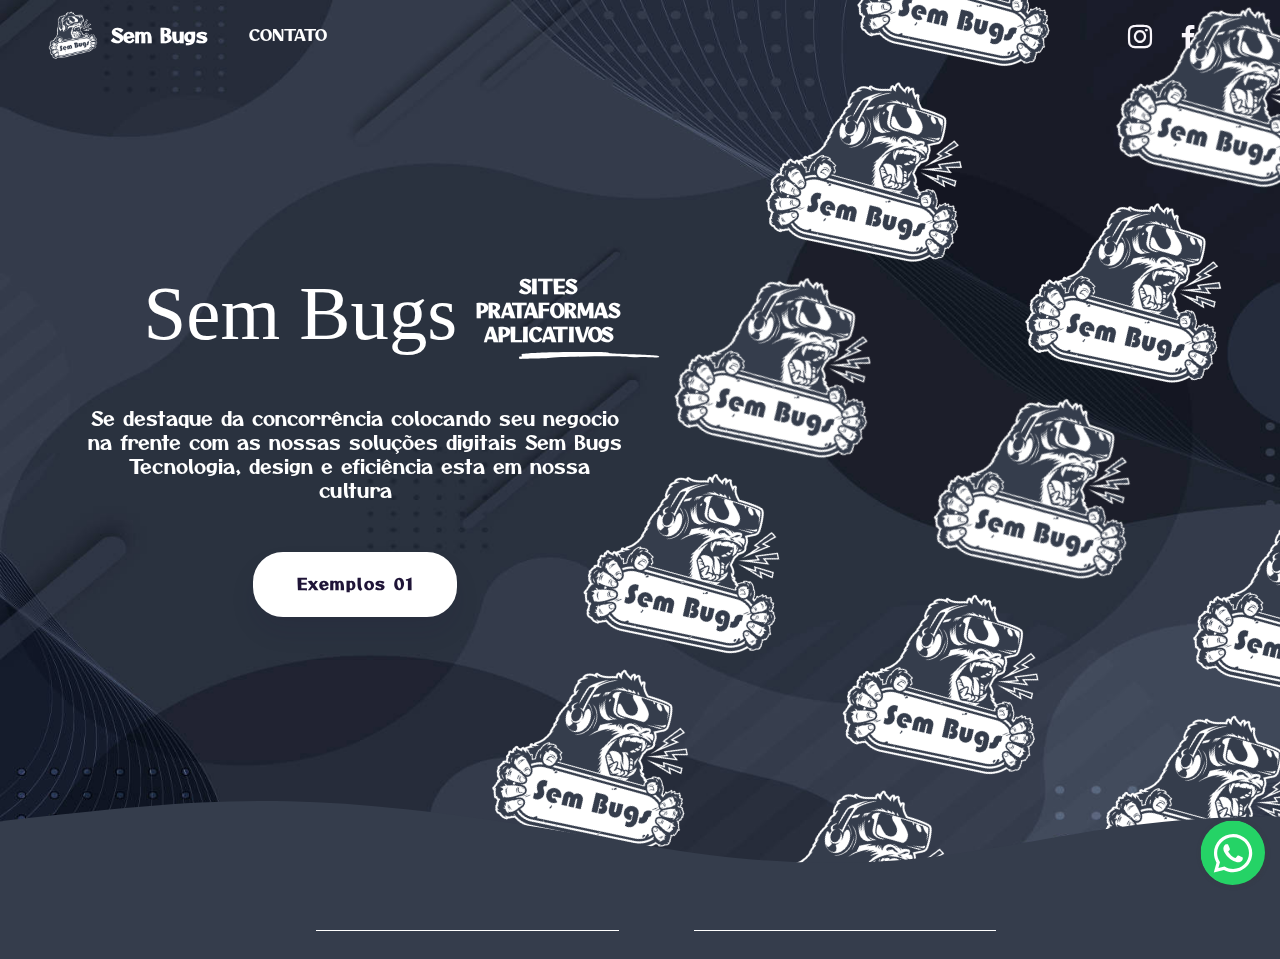
==== index.html @ 46cfd63a "Add files via upload" ====
<!DOCTYPE html>
<html  >
<head>
  
  <meta charset="UTF-8">
  <meta http-equiv="X-UA-Compatible" content="IE=edge">
  
  <meta name="twitter:card" content="summary_large_image"/>
  <meta name="twitter:image:src" content="assets/images/index-meta.png">
  <meta property="og:image" content="assets/images/index-meta.png">
  <meta name="twitter:title" content="Sem Bugs">
  <meta name="viewport" content="width=device-width, initial-scale=1, minimum-scale=1">
  <link rel="shortcut icon" href="assets/images/logo-sem-bungs-2.0-307x307.png" type="image/x-icon">
  <meta name="description" content=" Se destaque da concorrência colocando seu negocio
na frente com as nossas soluções digitais Sem Bugs.Tecnologia, design e eficiência esta em nossa cultura">
  
  
  <title>Sem Bugs</title>
  <link rel="stylesheet" href="assets/bootstrap/css/bootstrap.min.css">
  <link rel="stylesheet" href="assets/bootstrap/css/bootstrap-grid.min.css">
  <link rel="stylesheet" href="assets/bootstrap/css/bootstrap-reboot.min.css">
  <link rel="stylesheet" href="assets/animatecss/animate.css">
  <link rel="stylesheet" href="assets/chatbutton/floating-wpp.css">
  <link rel="stylesheet" href="assets/dropdown/css/style.css">
  <link rel="stylesheet" href="assets/socicon/css/styles.css">
  <link rel="stylesheet" href="assets/theme/css/style.css">
  <link href="assets/fonts/style.css" rel="stylesheet">
  <link rel="preload" href="https://fonts.googleapis.com/css?family=Otomanopee+One:400&display=swap" as="style" onload="this.onload=null;this.rel='stylesheet'">
  <noscript><link rel="stylesheet" href="https://fonts.googleapis.com/css?family=Otomanopee+One:400&display=swap"></noscript>
  <link rel="preload" as="style" href="assets/mobirise/css/mbr-additional.css"><link rel="stylesheet" href="assets/mobirise/css/mbr-additional.css" type="text/css">
  
  
  
  

</head>
<body>
  
  <section data-bs-version="5.1" class="menu menu3 cid-t0FpGBJ9zo" once="menu" id="menu3-f">
    

    <nav class="navbar navbar-dropdown navbar-fixed-top navbar-expand-lg">
        <div class="container-fluid">
            <div class="navbar-brand">
                <span class="navbar-logo">
                    <a href="index.html">
                        <img src="[data-uri]" alt="Sem Bugs" style="height: 4.1rem;" loading="lazy" class="lazyload" data-src="assets/images/logo-sem-bungs-2.0-307x307.png">
                    </a>
                </span>
                <span class="navbar-caption-wrap"><a class="navbar-caption text-white display-7" href="index.html">Sem Bugs</a></span>
            </div>
            <button class="navbar-toggler" type="button" data-toggle="collapse" data-bs-toggle="collapse" data-target="#navbarSupportedContent" data-bs-target="#navbarSupportedContent" aria-controls="navbarNavAltMarkup" aria-expanded="false" aria-label="Toggle navigation">
                <div class="hamburger">
                    <span></span>
                    <span></span>
                    <span></span>
                    <span></span>
                </div>
            </button>
            <div class="collapse navbar-collapse" id="navbarSupportedContent">
                <ul class="navbar-nav nav-dropdown nav-right" data-app-modern-menu="true"><li class="nav-item"><a class="nav-link link text-white display-4" href="Contato.html">CONTATO</a>
                    </li></ul>
                <div class="icons-menu">
                    <a class="iconfont-wrapper" href="https://www.instagram.com/guilherme.chelsea/" target="_blank">
                        <span class="p-2 mbr-iconfont socicon-instagram socicon"></span>
                    </a>
                    <a class="iconfont-wrapper" href="https://www.facebook.com/guilherme.chelseafc" target="_blank">
                        <span class="p-2 mbr-iconfont socicon-facebook socicon"></span>
                    </a>
                    
                    
                </div>
                
            </div>
        </div>
    </nav>
</section>

<section data-bs-version="5.1" class="header1 cid-sQg5cWglN6 mbr-fullscreen" id="header1-1">

    

    

    <div class="right-images">
        <div class="animated-container">
            <div class="img img1"></div>
            <div class="img img1"></div>
            <div class="img img1 animated"></div>
            <div class="img img1"></div>
            <div class="img img1"></div>
            <div class="img img1"></div>
            <div class="img img2"></div>
            <div class="img img2"></div>
            <div class="img img2 animated"></div>
            <div class="img img2"></div>
            <div class="img img2 animated"></div>
            <div class="img img2"></div>
            <div class="img img1"></div>
            <div class="img img1"></div>
            <div class="img img1"></div>
            <div class="img img1"></div>
            <div class="img img1 animated"></div>
            <div class="img img1"></div>
            <div class="img img2"></div>
            <div class="img img2"></div>
            <div class="img img2"></div>
            <div class="img img2"></div>
            <div class="img img2"></div>
            <div class="img img2 animated"></div>
            <div class="img img2"></div>
            <div class="img img1"></div>
            <div class="img img1"></div>
            <div class="img img1"></div>
        </div>
    </div>

    <div class="container">
        <div class="row">
            <div class="col-12 col-lg-6">
                <div class="content">
                    
                    <div class="title-wrap">
                        <h1 class="mbr-section-title mbr-fonts-style display-1">&nbsp; &nbsp;Sem Bugs&nbsp;<br></h1>
                        <h5 class="mbr-title-addition mbr-fonts-style display-7">
                            <span>
                                <strong>SITES<br>PRATAFORMAS<br>APLICATIVOS</strong><svg xmlns="http://www.w3.org/2000/svg" viewBox="0 0 185 9" fill="none">
                                    <path fill-rule="evenodd" clip-rule="evenodd" d="M32.6705 0.652891C25.9796 0.934397 16.5394 1.41835 11.6934 1.72793C3.08364 2.27765 2.89534 2.33084 3.51524 4.05534C4.03147 5.4939 3.74056 5.82048 1.94011 5.82048C0.253908 5.82048 -0.189329 6.21429 0.0677272 7.48292C0.327957 8.75893 1.0219 9.10545 3.05085 8.97394C4.50538 8.8801 12.2975 8.65327 20.3667 8.47003C28.4359 8.2868 36.7664 7.95283 38.879 7.72822C55.4427 5.96234 130.697 4.67155 141.099 5.9749C147.056 6.72041 151.714 6.82755 159.876 6.4064C161.767 6.30887 168.194 6.49654 174.157 6.82311C183.505 7.33514 185 7.26274 185 6.29926C185 5.68453 184.167 5.00478 183.149 4.78903C180.08 4.13957 155.962 2.92489 137.532 2.49117C124.76 2.1912 119.631 1.79886 117.992 0.996461C116.131 0.0861856 110.002 -0.0719309 80.302 0.0248598C60.7954 0.0884018 39.3613 0.370647 32.6705 0.652891Z">
                                    </path>
                                </svg></span></h5>
                    </div>
                    <p class="mbr-text mbr-fonts-style display-7">
                        Se destaque da concorrência colocando seu negocio <br>na frente com as nossas soluções digitais Sem Bugs<br>&nbsp;Tecnologia, design e eficiência esta em nossa cultura</p>
                    <div class="mbr-section-btn justify-content-center"><a class="btn btn-size btn-white display-4" href="Servicos.html">Exemplos 01<strong></strong></a></div>
                </div>
            </div>
        </div>
    </div>
    <div class="bottom-images">
        <div class="animated-container">
            <div class="img img1"></div>
            <div class="img img1 animated"></div>
            <div class="img img2"></div>
            <div class="img img2 animated"></div>
            <div class="img img1 animated"></div>
            <div class="img img1"></div>
            <div class="img img1"></div>
            <div class="img img2"></div>
            <div class="img img2"></div>
            <div class="img img2"></div>
            <div class="img img2 "></div>
            <div class="img img2"></div>
        </div>
    </div>
    <div class="wave-container">
        <div class="wave">
            <svg xmlns="http://www.w3.org/2000/svg" viewBox="0 0 12635 852" fill="none">
                <path d="M1488.94 101.957C980.637 -45.6519 284.521 40.4531 0 101.957V852H12635V70.4548C12393.6 115.791 11719.3 179.261 10953.5 70.4548C9996.13 -65.553 9903.74 248.965 9066.53 101.957C8229.31 -45.0517 8108.18 -11.7656 7371.48 70.4548C6717 143.5 6255 11.9509 5994.13 11.9514C5548.5 11.9514 4791.5 206 4355.23 101.957C3933.12 1.28993 3260.26 -0.215927 2955.13 70.4548C2678.19 142.459 1997.24 249.565 1488.94 101.957Z">
                </path>
            </svg>
        </div>
    </div>
</section>

<section data-bs-version="5.1" class="footer1 cid-t6M9EksaP3 mbr-reveal" once="footers" id="footer01-5k">
    
    
    <div class="container">
        <div class="media-container-row align-center mbr-white">
            <div class="row-copirayt">
                <p class="mbr-text mb-0 mbr-fonts-style mbr-white align-left display-4">
                    © Copyright 2022 Sem Bugs. <br>Todos os direitos reservados</p>
            </div>
            <div class="line"></div>
            <div class="navbar-logo">
                <a href="index.html">
                    <img src="[data-uri]" alt="Sem Bugs" loading="lazy" class="lazyload" data-src="assets/images/logo-sem-bungs-2.0-307x307.png">
                </a>
            </div>
            <div class="line"></div>
            <div class="wrapper">
                <div class="row-links">
                    <ul class="foot-menu">
                        <li class="foot-menu-item mbr-fonts-style display-4">CNPJ: 46.117.828/0001-25</li>
                    </ul>
                </div>
                
            </div>
        </div>
    </div>
</section>


<script src="assets/bootstrap/js/bootstrap.bundle.min.js"></script>
  <script src="assets/smoothscroll/smooth-scroll.js"></script>
  <script src="assets/ytplayer/index.js"></script>
  <script src="assets/chatbutton/floating-wpp.js"></script>
  <script src="assets/chatbutton/script.js"></script>
  <script src="assets/dropdown/js/navbar-dropdown.js"></script>
  <script src="assets/theme/js/script.js"></script>
  
  
  
  <input name="animation" type="hidden">
  <div id="chatbutton-wa" data-phone="+5531983849858" data-showpopup="true" data-headertitle="👋 Fale com a gente no WhatsApp!" data-popupmessage="OI!👋

Digite uma mensagem aqui. Vai direto para o nosso telefone! 🔥

Equipe Sem Bugs" data-placeholder="Digite aqui..." data-position="left" data-headercolor="#39847a" data-backgroundcolor="#e5ddd5" data-autoopentimeout="5" data-size="65px"><div class="floating-wpp-button" style="width: 65px; height: 65px;"><div class="floating-wpp-button-image"><!--?xml version="1.0" encoding="UTF-8" standalone="no"?--><svg xmlns="http://www.w3.org/2000/svg" xmlns:xlink="http://www.w3.org/1999/xlink" style="isolation:isolate" viewBox="0 0 800 800" width="65" height="65"><defs><clipPath id="_clipPath_A3g8G5hPEGG2L0B6hFCxamU4cc8rfqzQ"><rect width="800" height="800"></rect></clipPath></defs><g clip-path="url(#_clipPath_A3g8G5hPEGG2L0B6hFCxamU4cc8rfqzQ)"><g><path d=" M 787.59 800 L 12.41 800 C 5.556 800 0 793.332 0 785.108 L 0 14.892 C 0 6.667 5.556 0 12.41 0 L 787.59 0 C 794.444 0 800 6.667 800 14.892 L 800 785.108 C 800 793.332 794.444 800 787.59 800 Z " fill="rgb(37,211,102)"></path></g><g><path d=" M 508.558 450.429 C 502.67 447.483 473.723 433.24 468.325 431.273 C 462.929 429.308 459.003 428.328 455.078 434.22 C 451.153 440.114 439.869 453.377 436.434 457.307 C 433 461.236 429.565 461.729 423.677 458.78 C 417.79 455.834 398.818 449.617 376.328 429.556 C 358.825 413.943 347.008 394.663 343.574 388.768 C 340.139 382.873 343.207 379.687 346.155 376.752 C 348.804 374.113 352.044 369.874 354.987 366.436 C 357.931 362.999 358.912 360.541 360.875 356.614 C 362.837 352.683 361.857 349.246 360.383 346.299 C 358.912 343.352 347.136 314.369 342.231 302.579 C 337.451 291.099 332.597 292.654 328.983 292.472 C 325.552 292.301 321.622 292.265 317.698 292.265 C 313.773 292.265 307.394 293.739 301.996 299.632 C 296.6 305.527 281.389 319.772 281.389 348.752 C 281.389 377.735 302.487 405.731 305.431 409.661 C 308.376 413.592 346.949 473.062 406.015 498.566 C 420.062 504.634 431.03 508.256 439.581 510.969 C 453.685 515.451 466.521 514.818 476.666 513.302 C 487.978 511.613 511.502 499.06 516.409 485.307 C 521.315 471.55 521.315 459.762 519.842 457.307 C 518.371 454.851 514.446 453.377 508.558 450.429 Z  M 401.126 597.117 L 401.047 597.117 C 365.902 597.104 331.431 587.661 301.36 569.817 L 294.208 565.572 L 220.08 585.017 L 239.866 512.743 L 235.21 505.332 C 215.604 474.149 205.248 438.108 205.264 401.1 C 205.307 293.113 293.17 205.257 401.204 205.257 C 453.518 205.275 502.693 225.674 539.673 262.696 C 576.651 299.716 597.004 348.925 596.983 401.258 C 596.939 509.254 509.078 597.117 401.126 597.117 Z  M 567.816 234.565 C 523.327 190.024 464.161 165.484 401.124 165.458 C 271.24 165.458 165.529 271.161 165.477 401.085 C 165.46 442.617 176.311 483.154 196.932 518.892 L 163.502 641 L 288.421 608.232 C 322.839 627.005 361.591 636.901 401.03 636.913 L 401.126 636.913 L 401.127 636.913 C 530.998 636.913 636.717 531.2 636.77 401.274 C 636.794 338.309 612.306 279.105 567.816 234.565" fill-rule="evenodd" fill="rgb(255,255,255)"></path></g></g></svg></div></div></div>
 <script>"use strict";if("loading"in HTMLImageElement.prototype){document.querySelectorAll('img[loading="lazy"],iframe[loading="lazy"]').forEach(e=>{e.src=e.dataset.src,e.style.paddingTop=100*e.getAttribute("data-aspectratio")+"%",e.style.height=0,e.onload=function(){e.removeAttribute("style")}})}else{const e=document.createElement("script");e.src="https://cdnjs.cloudflare.com/ajax/libs/lazysizes/5.1.2/lazysizes.min.js",document.body.appendChild(e)}</script>

</body>
</html>
---- assets/chatbutton/floating-wpp.css ----
.floating-wpp {
    position: fixed;
    bottom: 15px;
    left: 15px;
    font-size: 14px;
    transition: bottom 0.2s;
    z-index: 1021;
}

.floating-wpp .floating-wpp-button {
    position: relative;
    border-radius: 50%;
    box-shadow: 1px 1px 4px rgba(60, 60, 60, 0.4);
    transition: box-shadow 0.2s;
    cursor: pointer;
    overflow: hidden;
}

.floating-wpp .floating-wpp-button img,
.floating-wpp .floating-wpp-button svg {
    position: absolute;
    width: 100%;
    height: auto;
    object-fit: cover;
    top: 50%;
    left: 50%;
    transform: translate3d(-50%, -50%, 0);
    border-radius: 50%;
}

.floating-wpp:hover .floating-wpp-button {
    box-shadow: 1px 2px 8px rgba(60, 60, 60, 0.4);
}

.floating-wpp .floating-wpp-popup {
    /*border: 2px solid white;*/
    border-radius: 8px;
    background-color: #e5ddd5;
    position: absolute;
    overflow: hidden;
    padding: 0;
    box-shadow: 1px 2px 8px rgba(60, 60, 60, 0.25);
    width: 0px;
    height: 0px;
    bottom: 0;
    opacity: 0;
    transition: bottom 0.1s ease-out, opacity 0.2s ease-out;
    transform-origin: bottom;
}

.floating-wpp .floating-wpp-popup.active {
    padding: 0 15px 12px 15px;
    width: 280px;
    height: auto;
    bottom: 82px;
    opacity: 1;
}

.floating-wpp .floating-wpp-popup .floating-wpp-message {
    background-color: white;
    padding: 8px;
    border-radius: 7.5px 7.5px 7.5px 7.5px;
    box-shadow: 1px 1px 5px rgba(0, 0, 0, 0.15);
    opacity: 0;
    transition: opacity 0.2s;
    max-width: 100%;
}

.floating-wpp .floating-wpp-popup.active .floating-wpp-message {
    opacity: 1;
    transition-delay: 0.2s;
}

.floating-wpp .floating-wpp-popup .floating-wpp-head {
    text-align: left;
    color: white;
    margin: 0 -15px 15px -15px;
    padding: 15px 15px;
    display: flex;
    flex-direction: column;
    justify-content: space-between;
    cursor: pointer;
}

.floating-wpp-headName {
    margin: 0;
}

.floating-wpp .floating-wpp-popup .floating-wpp-head .close {
    position: absolute;
    top: 14px;
    right: 8px;
    color: #ffffff;
    text-shadow: none;
    opacity: 1;
    font-size: inherit;
}

.floating-wpp .floating-wpp-input-message {
    background-color: #e5ddd5;
    margin: 5px -15px -15px -15px;
    padding: 0 15px;
    display: flex;
    align-items: center;
}

.floating-wpp .floating-wpp-input-message textarea {
    border: 1px solid #ffffff;
    border-radius: 21px;
    box-shadow: none;
    padding: 8px 12px;
    margin: 10px 0 15px 0;
    width: 100%;
    max-width: 100%;
    font-family: inherit;
    font-size: inherit;
    resize: none;
    outline: none;
    color: #4a4a4a;
    box-shadow: 1px 2px 8px rgba(60, 60, 60, 0.25);
    visibility: visible !important;
    animation-delay: 0s;
    animation-duration: 0s;
}

.floating-wpp .floating-wpp-btn-send {
    margin: 10px 0 15px 12px;
    font-size: 0;
    cursor: pointer;
    box-shadow: 1px 2px 8px rgba(60, 60, 60, 0.25);
    border-radius: 50%;
}
---- assets/dropdown/css/style.css ----
.navbar-dropdown {
  left: 0;
  padding: 0;
  position: absolute;
  right: 0;
  top: 0;
  transition: all 0.45s ease;
  z-index: 1030;
  background: #282828; }
  .navbar-dropdown .navbar-logo {
    margin-right: 0.8rem;
    transition: margin 0.3s ease-in-out;
    vertical-align: middle; }
    .navbar-dropdown .navbar-logo img {
      height: 3.125rem;
      transition: all 0.3s ease-in-out; }
    .navbar-dropdown .navbar-logo.mbr-iconfont {
      font-size: 3.125rem;
      line-height: 3.125rem; }
  .navbar-dropdown .navbar-caption {
    font-weight: 700;
    white-space: normal;
    vertical-align: -4px;
    line-height: 3.125rem !important; }
    .navbar-dropdown .navbar-caption, .navbar-dropdown .navbar-caption:hover {
      color: inherit;
      text-decoration: none; }
  .navbar-dropdown .mbr-iconfont + .navbar-caption {
    vertical-align: -1px; }
  .navbar-dropdown.navbar-fixed-top {
    position: fixed; }
  .navbar-dropdown .navbar-brand span {
    vertical-align: -4px; }
  .navbar-dropdown.bg-color.transparent {
    background: none; }
  .navbar-dropdown.navbar-short .navbar-brand {
    padding: 0.625rem 0; }
    .navbar-dropdown.navbar-short .navbar-brand span {
      vertical-align: -1px; }
  .navbar-dropdown.navbar-short .navbar-caption {
    line-height: 2.375rem !important;
    vertical-align: -2px; }
  .navbar-dropdown.navbar-short .navbar-logo {
    margin-right: 0.5rem; }
    .navbar-dropdown.navbar-short .navbar-logo img {
      height: 2.375rem; }
    .navbar-dropdown.navbar-short .navbar-logo.mbr-iconfont {
      font-size: 2.375rem;
      line-height: 2.375rem; }
  .navbar-dropdown.navbar-short .mbr-table-cell {
    height: 3.625rem; }
  .navbar-dropdown .navbar-close {
    left: 0.6875rem;
    position: fixed;
    top: 0.75rem;
    z-index: 1000; }
  .navbar-dropdown .hamburger-icon {
    content: "";
    display: inline-block;
    vertical-align: middle;
    width: 16px;
    -webkit-box-shadow: 0 -6px 0 1px #282828,0 0 0 1px #282828,0 6px 0 1px #282828;
    -moz-box-shadow: 0 -6px 0 1px #282828,0 0 0 1px #282828,0 6px 0 1px #282828;
    box-shadow: 0 -6px 0 1px #282828,0 0 0 1px #282828,0 6px 0 1px #282828; }

.dropdown-menu .dropdown-toggle[data-toggle="dropdown-submenu"]::after {
  border-bottom: 0.35em solid transparent;
  border-left: 0.35em solid;
  border-right: 0;
  border-top: 0.35em solid transparent;
  margin-left: 0.3rem; }

.dropdown-menu .dropdown-item:focus {
  outline: 0; }

.nav-dropdown {
  font-size: 0.75rem;
  font-weight: 500;
  height: auto !important; }
  .nav-dropdown .nav-btn {
    padding-left: 1rem; }
  .nav-dropdown .link {
    margin: .667em 1.667em;
    font-weight: 500;
    padding: 0;
    transition: color .2s ease-in-out; }
    .nav-dropdown .link.dropdown-toggle {
      margin-right: 2.583em; }
      .nav-dropdown .link.dropdown-toggle::after {
        margin-left: .25rem;
        border-top: 0.35em solid;
        border-right: 0.35em solid transparent;
        border-left: 0.35em solid transparent;
        border-bottom: 0; }
      .nav-dropdown .link.dropdown-toggle[aria-expanded="true"] {
        margin: 0;
        padding: 0.667em 3.263em  0.667em 1.667em; }
  .nav-dropdown .link::after,
  .nav-dropdown .dropdown-item::after {
    color: inherit; }
  .nav-dropdown .btn {
    font-size: 0.75rem;
    font-weight: 700;
    letter-spacing: 0;
    margin-bottom: 0;
    padding-left: 1.25rem;
    padding-right: 1.25rem; }
  .nav-dropdown .dropdown-menu {
    border-radius: 0;
    border: 0;
    left: 0;
    margin: 0;
    padding-bottom: 1.25rem;
    padding-top: 1.25rem;
    position: relative; }
  .nav-dropdown .dropdown-submenu {
    margin-left: 0.125rem;
    top: 0; }
  .nav-dropdown .dropdown-item {
    font-weight: 500;
    line-height: 2;
    padding: 0.3846em 4.615em 0.3846em 1.5385em;
    position: relative;
    transition: color .2s ease-in-out, background-color .2s ease-in-out; }
    .nav-dropdown .dropdown-item::after {
      margin-top: -0.3077em;
      position: absolute;
      right: 1.1538em;
      top: 50%; }
    .nav-dropdown .dropdown-item:focus, .nav-dropdown .dropdown-item:hover {
      background: none; }

@media (max-width: 767px) {
  .nav-dropdown.navbar-toggleable-sm {
    bottom: 0;
    display: none;
    left: 0;
    overflow-x: hidden;
    position: fixed;
    top: 0;
    transform: translateX(-100%);
    -ms-transform: translateX(-100%);
    -webkit-transform: translateX(-100%);
    width: 18.75rem;
    z-index: 999; } }
.nav-dropdown.navbar-toggleable-xl {
  bottom: 0;
  display: none;
  left: 0;
  overflow-x: hidden;
  position: fixed;
  top: 0;
  transform: translateX(-100%);
  -ms-transform: translateX(-100%);
  -webkit-transform: translateX(-100%);
  width: 18.75rem;
  z-index: 999; }

.nav-dropdown-sm {
  display: block !important;
  overflow-x: hidden;
  overflow: auto;
  padding-top: 3.875rem; }
  .nav-dropdown-sm::after {
    content: "";
    display: block;
    height: 3rem;
    width: 100%; }
  .nav-dropdown-sm.collapse.in ~ .navbar-close {
    display: block !important; }
  .nav-dropdown-sm.collapsing, .nav-dropdown-sm.collapse.in {
    transform: translateX(0);
    -ms-transform: translateX(0);
    -webkit-transform: translateX(0);
    transition: all 0.25s ease-out;
    -webkit-transition: all 0.25s ease-out;
    background: #282828; }
  .nav-dropdown-sm.collapsing[aria-expanded="false"] {
    transform: translateX(-100%);
    -ms-transform: translateX(-100%);
    -webkit-transform: translateX(-100%); }
  .nav-dropdown-sm .nav-item {
    display: block;
    margin-left: 0 !important;
    padding-left: 0; }
  .nav-dropdown-sm .link,
  .nav-dropdown-sm .dropdown-item {
    border-top: 1px dotted rgba(255, 255, 255, 0.1);
    font-size: 0.8125rem;
    line-height: 1.6;
    margin: 0 !important;
    padding: 0.875rem 2.4rem 0.875rem 1.5625rem !important;
    position: relative;
    white-space: normal; }
    .nav-dropdown-sm .link:focus, .nav-dropdown-sm .link:hover,
    .nav-dropdown-sm .dropdown-item:focus,
    .nav-dropdown-sm .dropdown-item:hover {
      background: rgba(0, 0, 0, 0.2) !important;
      color: #c0a375; }
  .nav-dropdown-sm .nav-btn {
    position: relative;
    padding: 1.5625rem 1.5625rem 0 1.5625rem; }
    .nav-dropdown-sm .nav-btn::before {
      border-top: 1px dotted rgba(255, 255, 255, 0.1);
      content: "";
      left: 0;
      position: absolute;
      top: 0;
      width: 100%; }
    .nav-dropdown-sm .nav-btn + .nav-btn {
      padding-top: 0.625rem; }
      .nav-dropdown-sm .nav-btn + .nav-btn::before {
        display: none; }
  .nav-dropdown-sm .btn {
    padding: 0.625rem 0; }
  .nav-dropdown-sm .dropdown-toggle[data-toggle="dropdown-submenu"]::after {
    margin-left: .25rem;
    border-top: 0.35em solid;
    border-right: 0.35em solid transparent;
    border-left: 0.35em solid transparent;
    border-bottom: 0; }
  .nav-dropdown-sm .dropdown-toggle[data-toggle="dropdown-submenu"][aria-expanded="true"]::after {
    border-top: 0;
    border-right: 0.35em solid transparent;
    border-left: 0.35em solid transparent;
    border-bottom: 0.35em solid; }
  .nav-dropdown-sm .dropdown-menu {
    margin: 0;
    padding: 0;
    position: relative;
    top: 0;
    left: 0;
    width: 100%;
    border: 0;
    float: none;
    border-radius: 0;
    background: none; }
  .nav-dropdown-sm .dropdown-submenu {
    left: 100%;
    margin-left: 0.125rem;
    margin-top: -1.25rem;
    top: 0; }

.navbar-toggleable-sm .nav-dropdown .dropdown-menu {
  position: absolute; }

.navbar-toggleable-sm .nav-dropdown .dropdown-submenu {
  left: 100%;
  margin-left: 0.125rem;
  margin-top: -1.25rem;
  top: 0; }

.navbar-toggleable-sm.opened .nav-dropdown .dropdown-menu {
  position: relative; }

.navbar-toggleable-sm.opened .nav-dropdown .dropdown-submenu {
  left: 0;
  margin-left: 00rem;
  margin-top: 0rem;
  top: 0; }

.is-builder .nav-dropdown.collapsing {
  transition: none !important; }
---- assets/socicon/css/styles.css ----
@charset "UTF-8";

@font-face {
  font-family: 'Socicon';
  src:  url('../fonts/socicon.eot');
  src:  url('../fonts/socicon.eot?#iefix') format('embedded-opentype'),
    url('../fonts/socicon.woff2') format('woff2'),
    url('../fonts/socicon.ttf') format('truetype'),
    url('../fonts/socicon.woff') format('woff'),
    url('../fonts/socicon.svg#socicon') format('svg');
  font-weight: normal;
  font-style: normal;
  font-display: swap;
}

[data-icon]:before {
  font-family: "socicon" !important;
  content: attr(data-icon);
  font-style: normal !important;
  font-weight: normal !important;
  font-variant: normal !important;
  text-transform: none !important;
  speak: none;
  line-height: 1;
  -webkit-font-smoothing: antialiased;
  -moz-osx-font-smoothing: grayscale;
}

[class^="socicon-"], [class*=" socicon-"] {
  /* use !important to prevent issues with browser extensions that change fonts */
  font-family: 'Socicon' !important;
  speak: none;
  font-style: normal;
  font-weight: normal;
  font-variant: normal;
  text-transform: none;
  line-height: 1;

  /* Better Font Rendering =========== */
  -webkit-font-smoothing: antialiased;
  -moz-osx-font-smoothing: grayscale;
}

.socicon-eitaa:before {
  content: "\e97c";
}
.socicon-soroush:before {
  content: "\e97d";
}
.socicon-bale:before {
  content: "\e97e";
}
.socicon-zazzle:before {
  content: "\e97b";
}
.socicon-society6:before {
  content: "\e97a";
}
.socicon-redbubble:before {
  content: "\e979";
}
.socicon-avvo:before {
  content: "\e978";
}
.socicon-stitcher:before {
  content: "\e977";
}
.socicon-googlehangouts:before {
  content: "\e974";
}
.socicon-dlive:before {
  content: "\e975";
}
.socicon-vsco:before {
  content: "\e976";
}
.socicon-flipboard:before {
  content: "\e973";
}
.socicon-ubuntu:before {
  content: "\e958";
}
.socicon-artstation:before {
  content: "\e959";
}
.socicon-invision:before {
  content: "\e95a";
}
.socicon-torial:before {
  content: "\e95b";
}
.socicon-collectorz:before {
  content: "\e95c";
}
.socicon-seenthis:before {
  content: "\e95d";
}
.socicon-googleplaymusic:before {
  content: "\e95e";
}
.socicon-debian:before {
  content: "\e95f";
}
.socicon-filmfreeway:before {
  content: "\e960";
}
.socicon-gnome:before {
  content: "\e961";
}
.socicon-itchio:before {
  content: "\e962";
}
.socicon-jamendo:before {
  content: "\e963";
}
.socicon-mix:before {
  content: "\e964";
}
.socicon-sharepoint:before {
  content: "\e965";
}
.socicon-tinder:before {
  content: "\e966";
}
.socicon-windguru:before {
  content: "\e967";
}
.socicon-cdbaby:before {
  content: "\e968";
}
.socicon-elementaryos:before {
  content: "\e969";
}
.socicon-stage32:before {
  content: "\e96a";
}
.socicon-tiktok:before {
  content: "\e96b";
}
.socicon-gitter:before {
  content: "\e96c";
}
.socicon-letterboxd:before {
  content: "\e96d";
}
.socicon-threema:before {
  content: "\e96e";
}
.socicon-splice:before {
  content: "\e96f";
}
.socicon-metapop:before {
  content: "\e970";
}
.socicon-naver:before {
  content: "\e971";
}
.socicon-remote:before {
  content: "\e972";
}
.socicon-internet:before {
  content: "\e957";
}
.socicon-moddb:before {
  content: "\e94b";
}
.socicon-indiedb:before {
  content: "\e94c";
}
.socicon-traxsource:before {
  content: "\e94d";
}
.socicon-gamefor:before {
  content: "\e94e";
}
.socicon-pixiv:before {
  content: "\e94f";
}
.socicon-myanimelist:before {
  content: "\e950";
}
.socicon-blackberry:before {
  content: "\e951";
}
.socicon-wickr:before {
  content: "\e952";
}
.socicon-spip:before {
  content: "\e953";
}
.socicon-napster:before {
  content: "\e954";
}
.socicon-beatport:before {
  content: "\e955";
}
.socicon-hackerone:before {
  content: "\e956";
}
.socicon-hackernews:before {
  content: "\e946";
}
.socicon-smashwords:before {
  content: "\e947";
}
.socicon-kobo:before {
  content: "\e948";
}
.socicon-bookbub:before {
  content: "\e949";
}
.socicon-mailru:before {
  content: "\e94a";
}
.socicon-gitlab:before {
  content: "\e945";
}
.socicon-instructables:before {
  content: "\e944";
}
.socicon-portfolio:before {
  content: "\e943";
}
.socicon-codered:before {
  content: "\e940";
}
.socicon-origin:before {
  content: "\e941";
}
.socicon-nextdoor:before {
  content: "\e942";
}
.socicon-udemy:before {
  content: "\e93f";
}
.socicon-livemaster:before {
  content: "\e93e";
}
.socicon-crunchbase:before {
  content: "\e93b";
}
.socicon-homefy:before {
  content: "\e93c";
}
.socicon-calendly:before {
  content: "\e93d";
}
.socicon-realtor:before {
  content: "\e90f";
}
.socicon-tidal:before {
  content: "\e910";
}
.socicon-qobuz:before {
  content: "\e911";
}
.socicon-natgeo:before {
  content: "\e912";
}
.socicon-mastodon:before {
  content: "\e913";
}
.socicon-unsplash:before {
  content: "\e914";
}
.socicon-homeadvisor:before {
  content: "\e915";
}
.socicon-angieslist:before {
  content: "\e916";
}
.socicon-codepen:before {
  content: "\e917";
}
.socicon-slack:before {
  content: "\e918";
}
.socicon-openaigym:before {
  content: "\e919";
}
.socicon-logmein:before {
  content: "\e91a";
}
.socicon-fiverr:before {
  content: "\e91b";
}
.socicon-gotomeeting:before {
  content: "\e91c";
}
.socicon-aliexpress:before {
  content: "\e91d";
}
.socicon-guru:before {
  content: "\e91e";
}
.socicon-appstore:before {
  content: "\e91f";
}
.socicon-homes:before {
  content: "\e920";
}
.socicon-zoom:before {
  content: "\e921";
}
.socicon-alibaba:before {
  content: "\e922";
}
.socicon-craigslist:before {
  content: "\e923";
}
.socicon-wix:before {
  content: "\e924";
}
.socicon-redfin:before {
  content: "\e925";
}
.socicon-googlecalendar:before {
  content: "\e926";
}
.socicon-shopify:before {
  content: "\e927";
}
.socicon-freelancer:before {
  content: "\e928";
}
.socicon-seedrs:before {
  content: "\e929";
}
.socicon-bing:before {
  content: "\e92a";
}
.socicon-doodle:before {
  content: "\e92b";
}
.socicon-bonanza:before {
  content: "\e92c";
}
.socicon-squarespace:before {
  content: "\e92d";
}
.socicon-toptal:before {
  content: "\e92e";
}
.socicon-gust:before {
  content: "\e92f";
}
.socicon-ask:before {
  content: "\e930";
}
.socicon-trulia:before {
  content: "\e931";
}
.socicon-loomly:before {
  content: "\e932";
}
.socicon-ghost:before {
  content: "\e933";
}
.socicon-upwork:before {
  content: "\e934";
}
.socicon-fundable:before {
  content: "\e935";
}
.socicon-booking:before {
  content: "\e936";
}
.socicon-googlemaps:before {
  content: "\e937";
}
.socicon-zillow:before {
  content: "\e938";
}
.socicon-niconico:before {
  content: "\e939";
}
.socicon-toneden:before {
  content: "\e93a";
}
.socicon-augment:before {
  content: "\e908";
}
.socicon-bitbucket:before {
  content: "\e909";
}
.socicon-fyuse:before {
  content: "\e90a";
}
.socicon-yt-gaming:before {
  content: "\e90b";
}
.socicon-sketchfab:before {
  content: "\e90c";
}
.socicon-mobcrush:before {
  content: "\e90d";
}
.socicon-microsoft:before {
  content: "\e90e";
}
.socicon-pandora:before {
  content: "\e907";
}
.socicon-messenger:before {
  content: "\e906";
}
.socicon-gamewisp:before {
  content: "\e905";
}
.socicon-bloglovin:before {
  content: "\e904";
}
.socicon-tunein:before {
  content: "\e903";
}
.socicon-gamejolt:before {
  content: "\e901";
}
.socicon-trello:before {
  content: "\e902";
}
.socicon-spreadshirt:before {
  content: "\e900";
}
.socicon-500px:before {
  content: "\e000";
}
.socicon-8tracks:before {
  content: "\e001";
}
.socicon-airbnb:before {
  content: "\e002";
}
.socicon-alliance:before {
  content: "\e003";
}
.socicon-amazon:before {
  content: "\e004";
}
.socicon-amplement:before {
  content: "\e005";
}
.socicon-android:before {
  content: "\e006";
}
.socicon-angellist:before {
  content: "\e007";
}
.socicon-apple:before {
  content: "\e008";
}
.socicon-appnet:before {
  content: "\e009";
}
.socicon-baidu:before {
  content: "\e00a";
}
.socicon-bandcamp:before {
  content: "\e00b";
}
.socicon-battlenet:before {
  content: "\e00c";
}
.socicon-mixer:before {
  content: "\e00d";
}
.socicon-bebee:before {
  content: "\e00e";
}
.socicon-bebo:before {
  content: "\e00f";
}
.socicon-behance:before {
  content: "\e010";
}
.socicon-blizzard:before {
  content: "\e011";
}
.socicon-blogger:before {
  content: "\e012";
}
.socicon-buffer:before {
  content: "\e013";
}
.socicon-chrome:before {
  content: "\e014";
}
.socicon-coderwall:before {
  content: "\e015";
}
.socicon-curse:before {
  content: "\e016";
}
.socicon-dailymotion:before {
  content: "\e017";
}
.socicon-deezer:before {
  content: "\e018";
}
.socicon-delicious:before {
  content: "\e019";
}
.socicon-deviantart:before {
  content: "\e01a";
}
.socicon-diablo:before {
  content: "\e01b";
}
.socicon-digg:before {
  content: "\e01c";
}
.socicon-discord:before {
  content: "\e01d";
}
.socicon-disqus:before {
  content: "\e01e";
}
.socicon-douban:before {
  content: "\e01f";
}
.socicon-draugiem:before {
  content: "\e020";
}
.socicon-dribbble:before {
  content: "\e021";
}
.socicon-drupal:before {
  content: "\e022";
}
.socicon-ebay:before {
  content: "\e023";
}
.socicon-ello:before {
  content: "\e024";
}
.socicon-endomodo:before {
  content: "\e025";
}
.socicon-envato:before {
  content: "\e026";
}
.socicon-etsy:before {
  content: "\e027";
}
.socicon-facebook:before {
  content: "\e028";
}
.socicon-feedburner:before {
  content: "\e029";
}
.socicon-filmweb:before {
  content: "\e02a";
}
.socicon-firefox:before {
  content: "\e02b";
}
.socicon-flattr:before {
  content: "\e02c";
}
.socicon-flickr:before {
  content: "\e02d";
}
.socicon-formulr:before {
  content: "\e02e";
}
.socicon-forrst:before {
  content: "\e02f";
}
.socicon-foursquare:before {
  content: "\e030";
}
.socicon-friendfeed:before {
  content: "\e031";
}
.socicon-github:before {
  content: "\e032";
}
.socicon-goodreads:before {
  content: "\e033";
}
.socicon-google:before {
  content: "\e034";
}
.socicon-googlescholar:before {
  content: "\e035";
}
.socicon-googlegroups:before {
  content: "\e036";
}
.socicon-googlephotos:before {
  content: "\e037";
}
.socicon-googleplus:before {
  content: "\e038";
}
.socicon-grooveshark:before {
  content: "\e039";
}
.socicon-hackerrank:before {
  content: "\e03a";
}
.socicon-hearthstone:before {
  content: "\e03b";
}
.socicon-hellocoton:before {
  content: "\e03c";
}
.socicon-heroes:before {
  content: "\e03d";
}
.socicon-smashcast:before {
  content: "\e03e";
}
.socicon-horde:before {
  content: "\e03f";
}
.socicon-houzz:before {
  content: "\e040";
}
.socicon-icq:before {
  content: "\e041";
}
.socicon-identica:before {
  content: "\e042";
}
.socicon-imdb:before {
  content: "\e043";
}
.socicon-instagram:before {
  content: "\e044";
}
.socicon-issuu:before {
  content: "\e045";
}
.socicon-istock:before {
  content: "\e046";
}
.socicon-itunes:before {
  content: "\e047";
}
.socicon-keybase:before {
  content: "\e048";
}
.socicon-lanyrd:before {
  content: "\e049";
}
.socicon-lastfm:before {
  content: "\e04a";
}
.socicon-line:before {
  content: "\e04b";
}
.socicon-linkedin:before {
  content: "\e04c";
}
.socicon-livejournal:before {
  content: "\e04d";
}
.socicon-lyft:before {
  content: "\e04e";
}
.socicon-macos:before {
  content: "\e04f";
}
.socicon-mail:before {
  content: "\e050";
}
.socicon-medium:before {
  content: "\e051";
}
.socicon-meetup:before {
  content: "\e052";
}
.socicon-mixcloud:before {
  content: "\e053";
}
.socicon-modelmayhem:before {
  content: "\e054";
}
.socicon-mumble:before {
  content: "\e055";
}
.socicon-myspace:before {
  content: "\e056";
}
.socicon-newsvine:before {
  content: "\e057";
}
.socicon-nintendo:before {
  content: "\e058";
}
.socicon-npm:before {
  content: "\e059";
}
.socicon-odnoklassniki:before {
  content: "\e05a";
}
.socicon-openid:before {
  content: "\e05b";
}
.socicon-opera:before {
  content: "\e05c";
}
.socicon-outlook:before {
  content: "\e05d";
}
.socicon-overwatch:before {
  content: "\e05e";
}
.socicon-patreon:before {
  content: "\e05f";
}
.socicon-paypal:before {
  content: "\e060";
}
.socicon-periscope:before {
  content: "\e061";
}
.socicon-persona:before {
  content: "\e062";
}
.socicon-pinterest:before {
  content: "\e063";
}
.socicon-play:before {
  content: "\e064";
}
.socicon-player:before {
  content: "\e065";
}
.socicon-playstation:before {
  content: "\e066";
}
.socicon-pocket:before {
  content: "\e067";
}
.socicon-qq:before {
  content: "\e068";
}
.socicon-quora:before {
  content: "\e069";
}
.socicon-raidcall:before {
  content: "\e06a";
}
.socicon-ravelry:before {
  content: "\e06b";
}
.socicon-reddit:before {
  content: "\e06c";
}
.socicon-renren:before {
  content: "\e06d";
}
.socicon-researchgate:before {
  content: "\e06e";
}
.socicon-residentadvisor:before {
  content: "\e06f";
}
.socicon-reverbnation:before {
  content: "\e070";
}
.socicon-rss:before {
  content: "\e071";
}
.socicon-sharethis:before {
  content: "\e072";
}
.socicon-skype:before {
  content: "\e073";
}
.socicon-slideshare:before {
  content: "\e074";
}
.socicon-smugmug:before {
  content: "\e075";
}
.socicon-snapchat:before {
  content: "\e076";
}
.socicon-songkick:before {
  content: "\e077";
}
.socicon-soundcloud:before {
  content: "\e078";
}
.socicon-spotify:before {
  content: "\e079";
}
.socicon-stackexchange:before {
  content: "\e07a";
}
.socicon-stackoverflow:before {
  content: "\e07b";
}
.socicon-starcraft:before {
  content: "\e07c";
}
.socicon-stayfriends:before {
  content: "\e07d";
}
.socicon-steam:before {
  content: "\e07e";
}
.socicon-storehouse:before {
  content: "\e07f";
}
.socicon-strava:before {
  content: "\e080";
}
.socicon-streamjar:before {
  content: "\e081";
}
.socicon-stumbleupon:before {
  content: "\e082";
}
.socicon-swarm:before {
  content: "\e083";
}
.socicon-teamspeak:before {
  content: "\e084";
}
.socicon-teamviewer:before {
  content: "\e085";
}
.socicon-technorati:before {
  content: "\e086";
}
.socicon-telegram:before {
  content: "\e087";
}
.socicon-tripadvisor:before {
  content: "\e088";
}
.socicon-tripit:before {
  content: "\e089";
}
.socicon-triplej:before {
  content: "\e08a";
}
.socicon-tumblr:before {
  content: "\e08b";
}
.socicon-twitch:before {
  content: "\e08c";
}
.socicon-twitter:before {
  content: "\e08d";
}
.socicon-uber:before {
  content: "\e08e";
}
.socicon-ventrilo:before {
  content: "\e08f";
}
.socicon-viadeo:before {
  content: "\e090";
}
.socicon-viber:before {
  content: "\e091";
}
.socicon-viewbug:before {
  content: "\e092";
}
.socicon-vimeo:before {
  content: "\e093";
}
.socicon-vine:before {
  content: "\e094";
}
.socicon-vkontakte:before {
  content: "\e095";
}
.socicon-warcraft:before {
  content: "\e096";
}
.socicon-wechat:before {
  content: "\e097";
}
.socicon-weibo:before {
  content: "\e098";
}
.socicon-whatsapp:before {
  content: "\e099";
}
.socicon-wikipedia:before {
  content: "\e09a";
}
.socicon-windows:before {
  content: "\e09b";
}
.socicon-wordpress:before {
  content: "\e09c";
}
.socicon-wykop:before {
  content: "\e09d";
}
.socicon-xbox:before {
  content: "\e09e";
}
.socicon-xing:before {
  content: "\e09f";
}
.socicon-yahoo:before {
  content: "\e0a0";
}
.socicon-yammer:before {
  content: "\e0a1";
}
.socicon-yandex:before {
  content: "\e0a2";
}
.socicon-yelp:before {
  content: "\e0a3";
}
.socicon-younow:before {
  content: "\e0a4";
}
.socicon-youtube:before {
  content: "\e0a5";
}
.socicon-zapier:before {
  content: "\e0a6";
}
.socicon-zerply:before {
  content: "\e0a7";
}
.socicon-zomato:before {
  content: "\e0a8";
}
.socicon-zynga:before {
  content: "\e0a9";
}
---- assets/theme/css/style.css ----
section{background-color:#fff}body{font-style:normal;line-height:1.5;font-weight:400;color:#1f1437;position:relative}button{background-color:transparent;border-color:transparent}section,.container,.container-fluid{position:relative;word-wrap:break-word}a.mbr-iconfont:hover{text-decoration:none}.article .lead p,.article .lead ul,.article .lead ol,.article .lead pre,.article .lead blockquote{margin-bottom:0}a{font-style:normal;font-weight:400;cursor:pointer}a,a:hover{text-decoration:none}.mbr-section-title{font-style:normal;line-height:1.3}.mbr-section-subtitle{line-height:1.3}.mbr-text{font-style:normal;line-height:1.7}h1,h2,h3,h4,h5,h6,span,p,a{word-break:break-word;word-wrap:break-word;font-weight:400}.display-1{line-height:1.05}.display-2{line-height:1.15}.display-4{line-height:1.45}.display-5{line-height:1.1}.display-7{line-height:1.25}b,strong{font-weight:bold}input:-webkit-autofill,input:-webkit-autofill:hover,input:-webkit-autofill:focus,input:-webkit-autofill:active{transition-delay:9999s;-webkit-transition-property:background-color,color;transition-property:background-color,color}textarea[type=hidden]{display:none}section{background-position:50% 50%;background-repeat:no-repeat;background-size:cover}section .mbr-background-video,section .mbr-background-video-preview{position:absolute;bottom:0;left:0;right:0;top:0}.hidden{visibility:hidden}.mbr-z-index20{z-index:20}/*! Base colors */.mbr-white{color:#fff}.mbr-black{color:#000}.mbr-bg-white{background-color:#fff}.mbr-bg-black{background-color:#000}/*! Text-aligns */.align-left{text-align:left}.align-center{text-align:center}.align-right{text-align:right}/*! Font-weight  */.mbr-light{font-weight:300}.mbr-regular{font-weight:400}.mbr-semibold{font-weight:500}.mbr-bold{font-weight:700}/*! Media  */.media-content{flex-basis:100%}.media-container-row{display:flex;flex-direction:row;flex-wrap:wrap;justify-content:center;align-content:center;align-items:start}.media-container-row .media-size-item{width:400px}.media-container-column{display:flex;flex-direction:column;flex-wrap:wrap;justify-content:center;align-content:center;align-items:stretch}.media-container-column>*{width:100%}@media(min-width: 992px){.media-container-row{flex-wrap:nowrap}}figure{margin-bottom:0;overflow:hidden}figure[mbr-media-size]{transition:width .1s}img,iframe{display:block;width:100%}.card{background-color:transparent;border:none}.card-box{width:100%}.card-img{text-align:center;flex-shrink:0;-webkit-flex-shrink:0}.media{max-width:100%;margin:0 auto}.mbr-figure{align-self:center}.media-container>div{max-width:100%}.mbr-figure img,.card-img img{width:100%}@media(max-width: 991px){.media-size-item{width:auto !important}.media{width:auto}.mbr-figure{width:100% !important}}/*! Buttons */.mbr-section-btn{margin-left:-0.6rem;margin-right:-0.6rem;font-size:0}.btn{font-weight:600;letter-spacing:1.5px;border-width:2px;font-style:normal;margin:.6rem .6rem;white-space:normal;transition:all .2s ease-in-out;display:inline-flex;align-items:center;justify-content:center;word-break:break-word}.btn-size{min-width:204px;min-height:65px}.btn-sm{font-weight:600;letter-spacing:1.5px;transition:all .3s ease-in-out}.btn-md{font-weight:600;letter-spacing:1.5px;transition:all .3s ease-in-out}.btn-lg{font-weight:600;letter-spacing:1.5px;transition:all .3s ease-in-out}.btn-form{margin:0}.btn-form:hover{cursor:pointer}nav .mbr-section-btn{margin-left:0rem;margin-right:0rem}/*! Btn icon margin */.btn .mbr-iconfont,.btn.btn-sm .mbr-iconfont{order:1;cursor:pointer;margin-left:.5rem;vertical-align:sub}.btn.btn-md .mbr-iconfont,.btn.btn-md .mbr-iconfont{margin-left:.8rem}.mbr-regular{font-weight:400}.mbr-semibold{font-weight:500}.mbr-bold{font-weight:700}[type=submit]{-webkit-appearance:none}/*! Full-screen */.mbr-fullscreen .mbr-overlay{min-height:100vh}.mbr-fullscreen{display:flex;display:-moz-flex;display:-ms-flex;display:-o-flex;align-items:center;min-height:100vh;padding-top:3rem;padding-bottom:3rem}/*! Map */.map{height:25rem;position:relative}.map iframe{width:100%;height:100%}/*! Scroll to top arrow */.mbr-arrow-up{bottom:25px;right:90px;position:fixed;text-align:right;z-index:5000;color:#fff;font-size:22px}.mbr-arrow-up a{background:rgba(0,0,0,.2);border-radius:50%;color:#fff;display:inline-block;height:60px;width:60px;border:2px solid #fff;outline-style:none !important;position:relative;text-decoration:none;transition:all .3s ease-in-out;cursor:pointer;text-align:center}.mbr-arrow-up a:hover{background-color:rgba(0,0,0,.4)}.mbr-arrow-up a i{line-height:60px}.mbr-arrow-up-icon{display:block;color:#fff}.mbr-arrow-up-icon::before{content:"›";display:inline-block;font-family:serif;font-size:22px;line-height:1;font-style:normal;position:relative;top:6px;left:-4px;transform:rotate(-90deg)}/*! Arrow Down */.mbr-arrow{position:absolute;bottom:45px;left:50%;width:60px;height:60px;cursor:pointer;background-color:rgba(80,80,80,.5);border-radius:50%;transform:translateX(-50%)}@media(max-width: 767px){.mbr-arrow{display:none}}.mbr-arrow>a{display:inline-block;text-decoration:none;outline-style:none;-webkit-animation:arrowdown 1.7s ease-in-out infinite;animation:arrowdown 1.7s ease-in-out infinite;color:#fff}.mbr-arrow>a>i{position:absolute;top:-2px;left:15px;font-size:2rem}#scrollToTop a i::before{content:"";position:absolute;display:block;border-bottom:2.5px solid #fff;border-left:2.5px solid #fff;width:27.8%;height:27.8%;left:50%;top:51%;transform:translateY(-30%) translateX(-50%) rotate(135deg)}@keyframes arrowdown{0%{transform:translateY(0px)}50%{transform:translateY(-5px)}100%{transform:translateY(0px)}}@-webkit-keyframes arrowdown{0%{transform:translateY(0px)}50%{transform:translateY(-5px)}100%{transform:translateY(0px)}}@media(max-width: 500px){.mbr-arrow-up{left:0;right:0;text-align:center}}@keyframes gradient-animation{from{background-position:0% 100%;-webkit-animation-timing-function:ease-in-out;animation-timing-function:ease-in-out}to{background-position:100% 0%;-webkit-animation-timing-function:ease-in-out;animation-timing-function:ease-in-out}}@-webkit-keyframes gradient-animation{from{background-position:0% 100%;-webkit-animation-timing-function:ease-in-out;animation-timing-function:ease-in-out}to{background-position:100% 0%;-webkit-animation-timing-function:ease-in-out;animation-timing-function:ease-in-out}}.bg-gradient{background-size:200% 200%;animation:gradient-animation 5s infinite alternate;-webkit-animation:gradient-animation 5s infinite alternate}.menu .navbar-brand{display:-webkit-flex}.menu .navbar-brand span{display:flex;display:-webkit-flex}.menu .navbar-brand .navbar-caption-wrap{display:-webkit-flex}.menu .navbar-brand .navbar-logo img{display:-webkit-flex;width:auto}@media(min-width: 768px)and (max-width: 991px){.menu .navbar-toggleable-sm .navbar-nav{display:-ms-flexbox}}@media(max-width: 991px){.menu .navbar-collapse{max-height:93.5vh}.menu .navbar-collapse.show{overflow:auto}}@media(min-width: 992px){.menu .navbar-nav.nav-dropdown{display:-webkit-flex}.menu .navbar-toggleable-sm .navbar-collapse{display:-webkit-flex !important}.menu .collapsed .navbar-collapse{max-height:93.5vh}.menu .collapsed .navbar-collapse.show{overflow:auto}}@media(max-width: 767px){.menu .navbar-collapse{max-height:80vh}}.nav-link .mbr-iconfont{margin-right:.5rem}.navbar{display:-webkit-flex;-webkit-flex-wrap:wrap;-webkit-align-items:center;-webkit-justify-content:space-between}.navbar-collapse{-webkit-flex-basis:100%;-webkit-flex-grow:1;-webkit-align-items:center}.nav-dropdown .link{padding:.667em 1.667em !important;margin:0 !important}.nav{display:-webkit-flex;-webkit-flex-wrap:wrap}.row{display:-webkit-flex;-webkit-flex-wrap:wrap}.justify-content-center{-webkit-justify-content:center}.form-inline{display:-webkit-flex}.card-wrapper{-webkit-flex:1}.carousel-control{z-index:10;display:-webkit-flex}.carousel-controls{display:-webkit-flex}.media{display:-webkit-flex}.form-group:focus{outline:none}.jq-selectbox__select{padding:7px 0;position:relative}.jq-selectbox__dropdown{overflow:hidden;border-radius:10px;position:absolute;top:100%;left:0 !important;width:100% !important}.jq-selectbox__trigger-arrow{right:0;transform:translateY(-50%)}.jq-selectbox li{padding:1.07em .5em}input[type=range]{padding-left:0 !important;padding-right:0 !important}.modal-dialog,.modal-content{height:100%}.modal-dialog .carousel-inner{height:calc(100vh - 1.75rem)}@media(max-width: 575px){.modal-dialog .carousel-inner{height:calc(100vh - 1rem)}}.carousel-item{text-align:center}.carousel-item img{margin:auto}.navbar-toggler{align-self:flex-start;padding:.25rem .75rem;font-size:1.25rem;line-height:1;background:transparent;border:1px solid transparent;border-radius:.25rem}.navbar-toggler:focus,.navbar-toggler:hover{text-decoration:none;box-shadow:none}.navbar-toggler-icon{display:inline-block;width:1.5em;height:1.5em;vertical-align:middle;content:"";background:no-repeat center center;background-size:100% 100%}.navbar-toggler-left{position:absolute;left:1rem}.navbar-toggler-right{position:absolute;right:1rem}.card-img{width:auto}.menu .navbar.collapsed:not(.beta-menu){flex-direction:column}.carousel-item.active,.carousel-item-next,.carousel-item-prev{display:flex}.note-air-layout .dropup .dropdown-menu,.note-air-layout .navbar-fixed-bottom .dropdown .dropdown-menu{bottom:initial !important}html,body{height:auto;min-height:100vh}.dropup .dropdown-toggle::after{display:none}.form-asterisk{font-family:initial;position:absolute;top:-2px;font-weight:normal}.form-control-label{position:relative;cursor:pointer;margin-bottom:.357em;padding:0}.alert{color:#fff;border-radius:0;border:0;font-size:1.1rem;line-height:1.5;margin-bottom:1.875rem;padding:1.25rem;position:relative;text-align:center}.alert.alert-form::after{background-color:inherit;bottom:-7px;content:"";display:block;height:14px;left:50%;margin-left:-7px;position:absolute;transform:rotate(45deg);width:14px}.form-control{background-color:#4f426b;background-clip:border-box;color:rgba(255,255,255,.5);line-height:1.33rem !important;height:55px;padding:0 20px;transition:border-color .25s ease 0s;border:1px solid transparent !important;border-radius:55px;box-shadow:none;outline:none}.form-active .form-control:invalid{border-color:red}form .row{margin-left:-0.6rem;margin-right:-0.6rem}form .row [class*=col]{padding-left:.6rem;padding-right:.6rem}form .mbr-section-btn{margin:0;padding-left:.6rem;padding-right:.6rem}form .btn{display:flex;padding:.6rem 1.2rem;margin:0}form .form-check-input{margin-top:.5}textarea.form-control{line-height:1.5rem !important}.form-group{margin-bottom:1.2rem}.form-control,form .btn{min-height:55px}.gdpr-block label span.textGDPR input[name=gdpr]{top:7px}.form-control:focus{box-shadow:none}:focus{outline:none}.mbr-overlay{background-color:#000;bottom:0;left:0;opacity:.5;position:absolute;right:0;top:0;z-index:0;pointer-events:none}blockquote{font-style:italic;padding:3rem;font-size:1.09rem;position:relative;border-left:3px solid}ul,ol,pre,blockquote{margin-bottom:2.3125rem}.mt-4{margin-top:2rem !important}.mb-4{margin-bottom:2rem !important}@media(min-width: 992px){.container{padding-left:16px;padding-right:16px}.row{margin-left:-16px;margin-right:-16px}.row>[class*=col]{padding-left:16px;padding-right:16px}}@media(min-width: 768px){.container-fluid{padding-left:32px;padding-right:32px}}@media(min-width: 768px)and (max-width: 991px){.mbr-container{padding-left:32px;padding-right:32px}}@media(max-width: 767px){.mbr-container{padding-left:16px;padding-right:16px}}.card-wrapper,.item-wrapper{overflow:hidden}.app-video-wrapper>img{opacity:1}.item{position:relative}.dropdown-menu .dropdown-menu{left:100%}.dropdown-item+.dropdown-menu{display:none}.dropdown-item:hover+.dropdown-menu,.dropdown-menu:hover{display:block}
---- assets/fonts/style.css ----
@font-face {
   font-family: 'Bauhaus 93';
   font-display: swap;
   src: url('Bauhaus 93/font.ttf');
}
---- assets/mobirise/css/mbr-additional.css ----
.btn {
  border-width: 2px;
}
body {
  font-family: 'Otomanopee One', sans-serif;
}
.display-1 {
  font-family: 'Bauhaus 93';
  font-size: 4.8rem;
  line-height: 1.05;
}
.display-1 > .mbr-iconfont {
  font-size: 6rem;
}
.display-2 {
  font-family: 'Otomanopee One', sans-serif;
  font-size: 3.6rem;
  line-height: 1.15;
}
.display-2 > .mbr-iconfont {
  font-size: 4.5rem;
}
.display-4 {
  font-family: 'Otomanopee One', sans-serif;
  font-size: 1rem;
  line-height: 1.45;
}
.display-4 > .mbr-iconfont {
  font-size: 1.25rem;
}
.display-5 {
  font-family: 'Otomanopee One', sans-serif;
  font-size: 1.4rem;
  line-height: 1.1;
}
.display-5 > .mbr-iconfont {
  font-size: 1.75rem;
}
.display-7 {
  font-family: 'Otomanopee One', sans-serif;
  font-size: 1.2rem;
  line-height: 1.25;
}
.display-7 > .mbr-iconfont {
  font-size: 1.5rem;
}
/* ---- Fluid typography for mobile devices ---- */
/* 1.4 - font scale ratio ( bootstrap == 1.42857 ) */
/* 100vw - current viewport width */
/* (48 - 20)  48 == 48rem == 768px, 20 == 20rem == 320px(minimal supported viewport) */
/* 0.65 - min scale variable, may vary */
@media (max-width: 992px) {
  .display-1 {
    font-size: 3.84rem;
  }
}
@media (max-width: 768px) {
  .display-1 {
    font-size: 3.36rem;
    font-size: calc( 2.33rem + (4.8 - 2.33) * ((100vw - 20rem) / (48 - 20)));
    line-height: calc( 1.1 * (2.33rem + (4.8 - 2.33) * ((100vw - 20rem) / (48 - 20))));
  }
  .display-2 {
    font-size: 2.88rem;
    font-size: calc( 1.91rem + (3.6 - 1.91) * ((100vw - 20rem) / (48 - 20)));
    line-height: calc( 1.3 * (1.91rem + (3.6 - 1.91) * ((100vw - 20rem) / (48 - 20))));
  }
  .display-4 {
    font-size: 0.8rem;
    font-size: calc( 1rem + (1 - 1) * ((100vw - 20rem) / (48 - 20)));
    line-height: calc( 1.4 * (1rem + (1 - 1) * ((100vw - 20rem) / (48 - 20))));
  }
  .display-5 {
    font-size: 1.12rem;
    font-size: calc( 1.14rem + (1.4 - 1.14) * ((100vw - 20rem) / (48 - 20)));
    line-height: calc( 1.4 * (1.14rem + (1.4 - 1.14) * ((100vw - 20rem) / (48 - 20))));
  }
  .display-7 {
    font-size: 0.96rem;
    font-size: calc( 1.07rem + (1.2 - 1.07) * ((100vw - 20rem) / (48 - 20)));
    line-height: calc( 1.4 * (1.07rem + (1.2 - 1.07) * ((100vw - 20rem) / (48 - 20))));
  }
}
/* Buttons */
.btn {
  padding: 0.6rem 1.2rem;
  border-radius: 0;
}
.btn-sm {
  padding: 0.6rem 1.2rem;
  border-radius: 4px;
}
.btn-md {
  padding: 0.6rem 1.2rem;
  border-radius: 4px;
}
.btn-lg {
  padding: 1rem 2.6rem;
  border-radius: 4px;
}
.bg-primary {
  background-color: #353d4c !important;
}
.bg-success {
  background-color: #8dd168 !important;
}
.bg-info {
  background-color: #47b5ed !important;
}
.bg-warning {
  background-color: #a2528a !important;
}
.bg-danger {
  background-color: #f8c37e !important;
}
.btn-primary {
  box-shadow: 0px 15px 25px 0px rgba(31, 20, 55, 0.1);
}
.btn-primary,
.btn-primary:active {
  background-color: #353d4c !important;
  border-color: #353d4c !important;
  color: #ffffff !important;
  box-shadow: 0px 15px 25px 0px rgba(31, 20, 55, 0.1);
}
.btn-primary:hover,
.btn-primary:focus,
.btn-primary.focus,
.btn-primary.active {
  color: #ffffff !important;
  background-color: #33d5ad !important;
  border-color: #33d5ad !important;
  box-shadow: 0px 15px 25px 0px rgba(31, 20, 55, 0.1);
}
.btn-primary.disabled,
.btn-primary:disabled {
  color: #ffffff !important;
  background-color: #33d5ad !important;
  border-color: #33d5ad !important;
}
.btn-secondary {
  box-shadow: 0px 15px 25px 0px rgba(31, 20, 55, 0.1);
}
.btn-secondary,
.btn-secondary:active {
  background-color: #353d4c !important;
  border-color: #353d4c !important;
  color: #ffffff !important;
  box-shadow: 0px 15px 25px 0px rgba(31, 20, 55, 0.1);
}
.btn-secondary:hover,
.btn-secondary:focus,
.btn-secondary.focus,
.btn-secondary.active {
  color: #ffffff !important;
  background-color: #1f1437 !important;
  border-color: #1f1437 !important;
  box-shadow: 0px 15px 25px 0px rgba(31, 20, 55, 0.1);
}
.btn-secondary.disabled,
.btn-secondary:disabled {
  color: #ffffff !important;
  background-color: #1f1437 !important;
  border-color: #1f1437 !important;
}
.btn-info {
  box-shadow: 0px 15px 25px 0px rgba(31, 20, 55, 0.1);
}
.btn-info,
.btn-info:active {
  background-color: #47b5ed !important;
  border-color: #47b5ed !important;
  color: #ffffff !important;
  box-shadow: 0px 15px 25px 0px rgba(31, 20, 55, 0.1);
}
.btn-info:hover,
.btn-info:focus,
.btn-info.focus,
.btn-info.active {
  color: #ffffff !important;
  background-color: #33d5ad !important;
  border-color: #33d5ad !important;
  box-shadow: 0px 15px 25px 0px rgba(31, 20, 55, 0.1);
}
.btn-info.disabled,
.btn-info:disabled {
  color: #ffffff !important;
  background-color: #33d5ad !important;
  border-color: #33d5ad !important;
}
.btn-success {
  box-shadow: 0px 15px 25px 0px rgba(31, 20, 55, 0.1);
}
.btn-success,
.btn-success:active {
  background-color: #8dd168 !important;
  border-color: #8dd168 !important;
  color: #ffffff !important;
  box-shadow: 0px 15px 25px 0px rgba(31, 20, 55, 0.1);
}
.btn-success:hover,
.btn-success:focus,
.btn-success.focus,
.btn-success.active {
  color: #ffffff !important;
  background-color: #33d5ad !important;
  border-color: #33d5ad !important;
  box-shadow: 0px 15px 25px 0px rgba(31, 20, 55, 0.1);
}
.btn-success.disabled,
.btn-success:disabled {
  color: #ffffff !important;
  background-color: #33d5ad !important;
  border-color: #33d5ad !important;
}
.btn-warning {
  box-shadow: 0px 15px 25px 0px rgba(31, 20, 55, 0.1);
}
.btn-warning,
.btn-warning:active {
  background-color: #a2528a !important;
  border-color: #a2528a !important;
  color: #ffffff !important;
  box-shadow: 0px 15px 25px 0px rgba(31, 20, 55, 0.1);
}
.btn-warning:hover,
.btn-warning:focus,
.btn-warning.focus,
.btn-warning.active {
  color: #ffffff !important;
  background-color: #33d5ad !important;
  border-color: #33d5ad !important;
  box-shadow: 0px 15px 25px 0px rgba(31, 20, 55, 0.1);
}
.btn-warning.disabled,
.btn-warning:disabled {
  color: #ffffff !important;
  background-color: #33d5ad !important;
  border-color: #33d5ad !important;
}
.btn-danger {
  box-shadow: 0px 15px 25px 0px rgba(31, 20, 55, 0.1);
}
.btn-danger,
.btn-danger:active {
  background-color: #f8c37e !important;
  border-color: #f8c37e !important;
  color: #ffffff !important;
  box-shadow: 0px 15px 25px 0px rgba(31, 20, 55, 0.1);
}
.btn-danger:hover,
.btn-danger:focus,
.btn-danger.focus,
.btn-danger.active {
  color: #ffffff !important;
  background-color: #33d5ad !important;
  border-color: #33d5ad !important;
  box-shadow: 0px 15px 25px 0px rgba(31, 20, 55, 0.1);
}
.btn-danger.disabled,
.btn-danger:disabled {
  color: #ffffff !important;
  background-color: #33d5ad !important;
  border-color: #33d5ad !important;
}
.btn-white {
  box-shadow: 0px 15px 25px 0px rgba(31, 20, 55, 0.1);
}
.btn-white,
.btn-white:active {
  background-color: #ffffff !important;
  border-color: #ffffff !important;
  color: #1f1437 !important;
  box-shadow: 0px 15px 25px 0px rgba(31, 20, 55, 0.1);
}
.btn-white:hover,
.btn-white:focus,
.btn-white.focus,
.btn-white.active {
  color: #ffffff !important;
  background-color: #33d5ad !important;
  border-color: #33d5ad !important;
  box-shadow: 0px 15px 25px 0px rgba(31, 20, 55, 0.1);
}
.btn-white.disabled,
.btn-white:disabled {
  color: #1f1437 !important;
  background-color: #33d5ad !important;
  border-color: #33d5ad !important;
}
.btn-black {
  box-shadow: 0px 15px 25px 0px rgba(31, 20, 55, 0.1);
}
.btn-black,
.btn-black:active {
  background-color: #000000 !important;
  border-color: #000000 !important;
  color: #ffffff !important;
  box-shadow: 0px 15px 25px 0px rgba(31, 20, 55, 0.1);
}
.btn-black:hover,
.btn-black:focus,
.btn-black.focus,
.btn-black.active {
  color: #ffffff !important;
  background-color: #33d5ad !important;
  border-color: #33d5ad !important;
  box-shadow: 0px 15px 25px 0px rgba(31, 20, 55, 0.1);
}
.btn-black.disabled,
.btn-black:disabled {
  color: #ffffff !important;
  background-color: #33d5ad !important;
  border-color: #33d5ad !important;
}
.btn-primary-outline {
  background-color: transparent !important;
  border-color: #353d4c;
  color: #353d4c;
}
.btn-primary-outline:hover,
.btn-primary-outline:focus,
.btn-primary-outline.focus,
.btn-primary-outline.active {
  color: #ffffff;
  background-color: #33d5ad !important;
  border-color: #33d5ad;
  box-shadow: none!important;
}
.btn-primary-outline.disabled,
.btn-primary-outline:disabled {
  color: #ffffff !important;
  background-color: #33d5ad !important;
  border-color: #33d5ad !important;
}
.btn-secondary-outline {
  background-color: transparent !important;
  border-color: #353d4c;
  color: #353d4c;
}
.btn-secondary-outline:hover,
.btn-secondary-outline:focus,
.btn-secondary-outline.focus,
.btn-secondary-outline.active {
  color: #ffffff;
  background-color: #33d5ad !important;
  border-color: #33d5ad;
  box-shadow: none!important;
}
.btn-secondary-outline.disabled,
.btn-secondary-outline:disabled {
  color: #ffffff !important;
  background-color: #33d5ad !important;
  border-color: #33d5ad !important;
}
.btn-info-outline {
  background-color: transparent !important;
  border-color: #47b5ed;
  color: #47b5ed;
}
.btn-info-outline:hover,
.btn-info-outline:focus,
.btn-info-outline.focus,
.btn-info-outline.active {
  color: #ffffff;
  background-color: #33d5ad !important;
  border-color: #33d5ad;
  box-shadow: none!important;
}
.btn-info-outline.disabled,
.btn-info-outline:disabled {
  color: #ffffff !important;
  background-color: #33d5ad !important;
  border-color: #33d5ad !important;
}
.btn-success-outline {
  background-color: transparent !important;
  border-color: #8dd168;
  color: #8dd168;
}
.btn-success-outline:hover,
.btn-success-outline:focus,
.btn-success-outline.focus,
.btn-success-outline.active {
  color: #ffffff;
  background-color: #33d5ad !important;
  border-color: #33d5ad;
  box-shadow: none!important;
}
.btn-success-outline.disabled,
.btn-success-outline:disabled {
  color: #ffffff !important;
  background-color: #33d5ad !important;
  border-color: #33d5ad !important;
}
.btn-warning-outline {
  background-color: transparent !important;
  border-color: #a2528a;
  color: #a2528a;
}
.btn-warning-outline:hover,
.btn-warning-outline:focus,
.btn-warning-outline.focus,
.btn-warning-outline.active {
  color: #ffffff;
  background-color: #33d5ad !important;
  border-color: #33d5ad;
  box-shadow: none!important;
}
.btn-warning-outline.disabled,
.btn-warning-outline:disabled {
  color: #ffffff !important;
  background-color: #33d5ad !important;
  border-color: #33d5ad !important;
}
.btn-danger-outline {
  background-color: transparent !important;
  border-color: #f8c37e;
  color: #f8c37e;
}
.btn-danger-outline:hover,
.btn-danger-outline:focus,
.btn-danger-outline.focus,
.btn-danger-outline.active {
  color: #ffffff;
  background-color: #33d5ad !important;
  border-color: #33d5ad;
  box-shadow: none!important;
}
.btn-danger-outline.disabled,
.btn-danger-outline:disabled {
  color: #ffffff !important;
  background-color: #33d5ad !important;
  border-color: #33d5ad !important;
}
.btn-black-outline {
  background-color: transparent !important;
  border-color: #000000;
  color: #000000;
}
.btn-black-outline:hover,
.btn-black-outline:focus,
.btn-black-outline.focus,
.btn-black-outline.active {
  color: #ffffff;
  background-color: #33d5ad !important;
  border-color: #33d5ad;
  box-shadow: none!important;
}
.btn-black-outline.disabled,
.btn-black-outline:disabled {
  color: #ffffff !important;
  background-color: #33d5ad !important;
  border-color: #33d5ad !important;
}
.btn-white-outline {
  background-color: transparent !important;
  border-color: #ffffff;
  color: #ffffff;
}
.btn-white-outline:hover,
.btn-white-outline:focus,
.btn-white-outline.focus,
.btn-white-outline.active {
  color: #ffffff;
  background-color: #33d5ad !important;
  border-color: #33d5ad;
  box-shadow: none!important;
}
.btn-white-outline.disabled,
.btn-white-outline:disabled {
  color: #ffffff !important;
  background-color: #33d5ad !important;
  border-color: #33d5ad !important;
}
.text-primary {
  color: #353d4c !important;
}
.text-secondary {
  color: #353d4c !important;
}
.text-success {
  color: #8dd168 !important;
}
.text-info {
  color: #47b5ed !important;
}
.text-warning {
  color: #a2528a !important;
}
.text-danger {
  color: #f8c37e !important;
}
.text-white {
  color: #ffffff !important;
}
.text-black {
  color: #000000 !important;
}
a.text-primary:hover,
a.text-primary:focus,
a.text-primary.active {
  color: #3f495b !important;
}
a.text-secondary:hover,
a.text-secondary:focus,
a.text-secondary.active {
  color: #3f495b !important;
}
a.text-success:hover,
a.text-success:focus,
a.text-success.active {
  color: #9cd77c !important;
}
a.text-info:hover,
a.text-info:focus,
a.text-info.active {
  color: #5ebeef !important;
}
a.text-warning:hover,
a.text-warning:focus,
a.text-warning.active {
  color: #ae5f97 !important;
}
a.text-danger:hover,
a.text-danger:focus,
a.text-danger.active {
  color: #f9ce96 !important;
}
a.text-white:hover,
a.text-white:focus,
a.text-white.active {
  color: #ffffff !important;
}
a.text-black:hover,
a.text-black:focus,
a.text-black.active {
  color: #333333 !important;
}
a[class*="text-"]:not(.nav-link):not(.dropdown-item):not([role]):not(.navbar-caption) {
  transition: 0.2s;
  position: relative;
  background-image: linear-gradient(currentColor 50%, currentColor 50%);
  background-size: 10000px 2px;
  background-repeat: no-repeat;
  background-position: 0 1.2em;
}
.nav-tabs .nav-link.active {
  color: #353d4c;
}
.nav-tabs .nav-link:not(.active) {
  color: #000000;
}
.alert-success {
  background-color: #8dd168;
}
.alert-info {
  background-color: #47b5ed;
}
.alert-warning {
  background-color: #a2528a;
}
.alert-danger {
  background-color: #f8c37e;
}
.mbr-section-btn a.btn:not(.btn-form) {
  border-radius: 30px;
}
.mbr-gallery-filter li a {
  border-radius: 30px !important;
}
.mbr-gallery-filter li.active .btn {
  background-color: #353d4c;
  border-color: #353d4c;
  color: #ffffff;
}
.mbr-gallery-filter li.active .btn:focus {
  box-shadow: none;
}
.nav-tabs .nav-link {
  border-radius: 30px !important;
}
a,
a:hover {
  color: #353d4c;
}
.mbr-plan-header.bg-primary .mbr-plan-subtitle,
.mbr-plan-header.bg-primary .mbr-plan-price-desc {
  color: #a6afc1;
}
.mbr-plan-header.bg-success .mbr-plan-subtitle,
.mbr-plan-header.bg-success .mbr-plan-price-desc {
  color: #ffffff;
}
.mbr-plan-header.bg-info .mbr-plan-subtitle,
.mbr-plan-header.bg-info .mbr-plan-price-desc {
  color: #ffffff;
}
.mbr-plan-header.bg-warning .mbr-plan-subtitle,
.mbr-plan-header.bg-warning .mbr-plan-price-desc {
  color: #d0a3c3;
}
.mbr-plan-header.bg-danger .mbr-plan-subtitle,
.mbr-plan-header.bg-danger .mbr-plan-price-desc {
  color: #ffffff;
}
/* Scroll to top button*/
.scrollToTop_wraper {
  display: none;
}
.form-control {
  font-family: 'Otomanopee One', sans-serif;
  font-size: 1rem;
  line-height: 1.45;
  font-weight: 400;
}
.form-control > .mbr-iconfont {
  font-size: 1.25rem;
}
.form-control:hover,
.form-control:focus {
  box-shadow: rgba(0, 0, 0, 0.07) 0px 1px 1px 0px, rgba(0, 0, 0, 0.07) 0px 1px 3px 0px, rgba(0, 0, 0, 0.03) 0px 0px 0px 1px;
  border-color: #353d4c !important;
}
.form-control:-webkit-input-placeholder {
  font-family: 'Otomanopee One', sans-serif;
  font-size: 1rem;
  line-height: 1.45;
  font-weight: 400;
}
.form-control:-webkit-input-placeholder > .mbr-iconfont {
  font-size: 1.25rem;
}
blockquote {
  border-color: #353d4c;
}
/* Forms */
.mbr-form .input-group-btn a.btn {
  border-radius: 30px !important;
}
.mbr-form .input-group-btn a.btn:hover {
  box-shadow: 0 10px 40px 0 rgba(0, 0, 0, 0.2);
}
.mbr-form .input-group-btn button[type="submit"] {
  border-radius: 30px !important;
  padding: 1rem 3rem;
}
.mbr-form .input-group-btn button[type="submit"]:hover {
  box-shadow: 0 10px 40px 0 rgba(0, 0, 0, 0.2);
}
.jq-selectbox li:hover,
.jq-selectbox li.selected {
  background-color: #353d4c;
  color: #ffffff;
}
.jq-number__spin {
  transition: 0.25s ease;
}
.jq-number__spin:hover {
  border-color: #353d4c;
}
.jq-selectbox .jq-selectbox__trigger-arrow,
.jq-number__spin.minus:after,
.jq-number__spin.plus:after {
  transition: 0.4s;
  border-top-color: #353535;
  border-bottom-color: #353535;
}
.jq-selectbox:hover .jq-selectbox__trigger-arrow,
.jq-number__spin.minus:hover:after,
.jq-number__spin.plus:hover:after {
  border-top-color: #353d4c;
  border-bottom-color: #353d4c;
}
.xdsoft_datetimepicker .xdsoft_calendar td.xdsoft_default,
.xdsoft_datetimepicker .xdsoft_calendar td.xdsoft_current,
.xdsoft_datetimepicker .xdsoft_timepicker .xdsoft_time_box > div > div.xdsoft_current {
  color: #ffffff !important;
  background-color: #353d4c !important;
  box-shadow: none !important;
}
.xdsoft_datetimepicker .xdsoft_calendar td:hover,
.xdsoft_datetimepicker .xdsoft_timepicker .xdsoft_time_box > div > div:hover {
  color: #ffffff !important;
  background: #353d4c !important;
  box-shadow: none !important;
}
.lazy-bg {
  background-image: none !important;
}
.lazy-placeholder:not(section),
.lazy-none {
  display: block;
  position: relative;
  padding-bottom: 56.25%;
  width: 100%;
  height: auto;
}
iframe.lazy-placeholder,
.lazy-placeholder:after {
  content: '';
  position: absolute;
  width: 200px;
  height: 200px;
  background: transparent no-repeat center;
  background-size: contain;
  top: 50%;
  left: 50%;
  transform: translateX(-50%) translateY(-50%);
  background-image: url("data:image/svg+xml;charset=UTF-8,%3csvg width='32' height='32' viewBox='0 0 64 64' xmlns='http://www.w3.org/2000/svg' stroke='%23353d4c' %3e%3cg fill='none' fill-rule='evenodd'%3e%3cg transform='translate(16 16)' stroke-width='2'%3e%3ccircle stroke-opacity='.5' cx='16' cy='16' r='16'/%3e%3cpath d='M32 16c0-9.94-8.06-16-16-16'%3e%3canimateTransform attributeName='transform' type='rotate' from='0 16 16' to='360 16 16' dur='1s' repeatCount='indefinite'/%3e%3c/path%3e%3c/g%3e%3c/g%3e%3c/svg%3e");
}
section.lazy-placeholder:after {
  opacity: 0.5;
}
body {
  overflow-x: hidden;
}
a {
  transition: color 0.6s;
}
.cid-sQg5cWglN6 {
  background-image: url("../../../assets/images/fundo-site-1920x1080.jpg");
}
.cid-sQg5cWglN6 .title-wrap {
  display: flex;
}
@media (max-width: 959px) {
  .cid-sQg5cWglN6 .title-wrap {
    display: block;
  }
}
.cid-sQg5cWglN6 .mbr-section-title {
  color: #ffffff;
  text-align: center;
}
.cid-sQg5cWglN6 .mbr-title-addition {
  color: #ffffff;
  align-self: flex-end;
  margin-bottom: 20px;
  text-align: center;
}
.cid-sQg5cWglN6 .mbr-title-addition span {
  position: relative;
}
.cid-sQg5cWglN6 .mbr-title-addition span svg {
  position: absolute;
  left: 0;
  bottom: -12px;
  width: 150%;
  height: 9px;
}
@media (max-width: 959px) {
  .cid-sQg5cWglN6 .mbr-title-addition span svg {
    left: -12px;
  }
}
.cid-sQg5cWglN6 .mbr-title-addition span svg path {
  fill: #ffffff;
}
.cid-sQg5cWglN6 .mbr-section-subtitle {
  color: #353d4c;
}
.cid-sQg5cWglN6 .mbr-section-subtitle span {
  position: relative;
}
.cid-sQg5cWglN6 .mbr-section-subtitle span svg {
  position: absolute;
  right: -50px;
  bottom: 50px;
  transform: rotate(20deg);
  width: 68px;
  height: 62px;
}
.cid-sQg5cWglN6 .mbr-section-subtitle span svg path {
  fill: #1f1437;
}
@media (max-width: 599px) {
  .cid-sQg5cWglN6 .mbr-section-subtitle span svg {
    display: none;
  }
}
.cid-sQg5cWglN6 .mbr-text {
  color: #1f1437;
  margin: 40px 0;
}
.cid-sQg5cWglN6 .mbr-section-btn {
  display: flex;
  flex-wrap: wrap;
}
@media (max-width: 959px) {
  .cid-sQg5cWglN6 .mbr-section-btn {
    justify-content: center!important;
  }
}
.cid-sQg5cWglN6 .right-images {
  position: absolute;
  width: 65%;
  height: 100%;
  top: 0;
  right: 0;
  overflow: hidden;
}
@media (max-width: 959px) {
  .cid-sQg5cWglN6 .right-images {
    display: none;
  }
}
.cid-sQg5cWglN6 .animated-container {
  width: 150%;
  height: 200%;
  display: flex;
  flex-direction: column;
  flex-wrap: wrap;
  align-content: flex-start;
  transform: rotate(25deg);
}
.cid-sQg5cWglN6 .img {
  width: 270px;
  height: 200px;
  margin: 0.5rem;
  background-position: center;
  background-repeat: no-repeat;
  background-size: contain;
}
.cid-sQg5cWglN6 .img1 {
  background-image: url("../../../assets/images/logo-sem-bungs-2.0-1080x1080.png");
}
.cid-sQg5cWglN6 .img2 {
  background-image: url("../../../assets/images/logo-sem-bungs-2.0-1080x1080.png");
}
.cid-sQg5cWglN6 .animated {
  animation: cooky 0.4s infinite linear;
  backface-visibility: hidden;
}
.cid-sQg5cWglN6 .bottom-images {
  display: none;
}
@media (max-width: 959px) {
  .cid-sQg5cWglN6 .bottom-images {
    display: block;
    position: absolute;
    width: 100%;
    height: 400px;
    left: 0;
    bottom: 0;
    overflow: hidden;
  }
}
@media (max-width: 690px) {
  .cid-sQg5cWglN6 .bottom-images {
    display: none;
  }
}
.cid-sQg5cWglN6 .wave-container {
  position: absolute;
  width: 100%;
  height: 100px;
  left: 0;
  bottom: -1px;
  overflow: hidden;
}
.cid-sQg5cWglN6 .wave-container .wave {
  width: 5500px;
  position: relative;
  left: -3300px;
}
.cid-sQg5cWglN6 .wave-container .wave svg {
  width: 100%;
  height: 100%;
  object-fit: cover;
  animation: wavy 35s infinite linear;
  backface-visibility: hidden;
}
.cid-sQg5cWglN6 .wave-container .wave svg path {
  fill: #353d4c;
}
@keyframes wavy {
  0% {
    opacity: 1;
    transform: translateX(0px) translateY(0px) rotate(0deg) scale(1, 1);
    animation-timing-function: linear;
  }
  100% {
    opacity: 1;
    transform: translateX(3230px) translateY(0px) rotate(0deg) scale(1, 1);
  }
}
@keyframes cooky {
  0% {
    opacity: 1;
    transform: translateX(0px) translateY(0px) rotate(0deg) scale(1, 1);
    animation-timing-function: linear;
  }
  25% {
    opacity: 1;
    transform: translateX(0px) translateY(0px) rotate(5deg) scale(1, 1);
    animation-timing-function: linear;
  }
  50% {
    opacity: 1;
    transform: translateX(0px) translateY(0px) rotate(0deg) scale(1, 1);
    animation-timing-function: linear;
  }
  75% {
    opacity: 1;
    transform: translateX(0px) translateY(0px) rotate(-5deg) scale(1, 1);
    animation-timing-function: linear;
  }
  100% {
    opacity: 1;
    transform: translateX(0px) translateY(0px) rotate(0deg) scale(1, 1);
  }
}
.cid-sQg5cWglN6 .mbr-text,
.cid-sQg5cWglN6 .mbr-section-btn {
  color: #ffffff;
  text-align: center;
}
.cid-t0FpGBJ9zo {
  z-index: 1000;
  width: 100%;
}
.cid-t0FpGBJ9zo nav.navbar {
  position: fixed;
}
.cid-t0FpGBJ9zo .dropdown-item:before {
  font-family: Moririse2 !important;
  content: "\e966";
  display: inline-block;
  width: 0;
  position: absolute;
  left: 1rem;
  top: 0.5rem;
  margin-right: 0.5rem;
  line-height: 1;
  font-size: inherit;
  vertical-align: middle;
  text-align: center;
  overflow: hidden;
  transform: scale(0, 1);
  transition: all 0.25s ease-in-out;
}
.cid-t0FpGBJ9zo .dropdown-menu {
  padding: 0;
  border-radius: 4px;
  box-shadow: 0 1px 3px 0 rgba(0, 0, 0, 0.1);
}
.cid-t0FpGBJ9zo .dropdown-item {
  border-bottom: 1px solid #e6e6e6;
}
.cid-t0FpGBJ9zo .dropdown-item:hover,
.cid-t0FpGBJ9zo .dropdown-item:focus {
  background: #353d4c !important;
  color: white !important;
}
.cid-t0FpGBJ9zo .dropdown-item:hover span {
  color: white;
}
.cid-t0FpGBJ9zo .dropdown-item:first-child {
  border-top-left-radius: 4px;
  border-top-right-radius: 4px;
}
.cid-t0FpGBJ9zo .dropdown-item:last-child {
  border-bottom: none;
  border-bottom-left-radius: 4px;
  border-bottom-right-radius: 4px;
}
.cid-t0FpGBJ9zo .nav-dropdown .link {
  padding: 0 0.3em !important;
  margin: 0.667em 1em !important;
}
.cid-t0FpGBJ9zo .nav-dropdown .link.dropdown-toggle::after {
  margin-left: 0.5rem;
  margin-top: 0.2rem;
}
.cid-t0FpGBJ9zo .nav-link {
  position: relative;
}
.cid-t0FpGBJ9zo .container {
  display: flex;
  margin: auto;
}
.cid-t0FpGBJ9zo .iconfont-wrapper {
  color: #f8f5fa !important;
  font-size: 1.5rem;
  padding-right: 0.5rem;
}
.cid-t0FpGBJ9zo .dropdown-menu,
.cid-t0FpGBJ9zo .navbar.opened {
  background: #353d4c !important;
}
.cid-t0FpGBJ9zo .nav-item:focus,
.cid-t0FpGBJ9zo .nav-link:focus {
  outline: none;
}
.cid-t0FpGBJ9zo .dropdown .dropdown-menu .dropdown-item {
  width: auto;
  transition: all 0.25s ease-in-out;
}
.cid-t0FpGBJ9zo .dropdown .dropdown-menu .dropdown-item::after {
  right: 0.5rem;
}
.cid-t0FpGBJ9zo .dropdown .dropdown-menu .dropdown-item .mbr-iconfont {
  margin-right: 0.5rem;
  vertical-align: sub;
}
.cid-t0FpGBJ9zo .dropdown .dropdown-menu .dropdown-item .mbr-iconfont:before {
  display: inline-block;
  transform: scale(1, 1);
  transition: all 0.25s ease-in-out;
}
.cid-t0FpGBJ9zo .collapsed .dropdown-menu .dropdown-item:before {
  display: none;
}
.cid-t0FpGBJ9zo .collapsed .dropdown .dropdown-menu .dropdown-item {
  padding: 0.235em 1.5em 0.235em 1.5em !important;
  transition: none;
  margin: 0 !important;
}
.cid-t0FpGBJ9zo .navbar {
  min-height: 70px;
  transition: all 0.3s;
  border-bottom: 1px solid transparent;
  background: rgba(53, 61, 76, 0);
}
.cid-t0FpGBJ9zo .navbar.opened {
  transition: all 0.3s;
}
.cid-t0FpGBJ9zo .navbar .dropdown-item {
  padding: 0.5rem 1.8rem;
}
.cid-t0FpGBJ9zo .navbar .navbar-logo img {
  width: auto;
}
.cid-t0FpGBJ9zo .navbar .navbar-collapse {
  justify-content: space-between;
  z-index: 1;
  margin-left: 20px;
}
.cid-t0FpGBJ9zo .navbar.collapsed {
  justify-content: center;
}
.cid-t0FpGBJ9zo .navbar.collapsed .nav-item .nav-link::before {
  display: none;
}
.cid-t0FpGBJ9zo .navbar.collapsed.opened .dropdown-menu {
  top: 0;
}
@media (min-width: 992px) {
  .cid-t0FpGBJ9zo .navbar.collapsed.opened:not(.navbar-short) .navbar-collapse {
    max-height: calc(98.5vh - 4.1rem);
  }
}
.cid-t0FpGBJ9zo .navbar.collapsed .dropdown-menu .dropdown-submenu {
  left: 0 !important;
}
.cid-t0FpGBJ9zo .navbar.collapsed .dropdown-menu .dropdown-item:after {
  right: auto;
}
.cid-t0FpGBJ9zo .navbar.collapsed .dropdown-menu .dropdown-toggle[data-toggle="dropdown-submenu"]:after {
  margin-left: 0.5rem;
  margin-top: 0.2rem;
  border-top: 0.35em solid;
  border-right: 0.35em solid transparent;
  border-left: 0.35em solid transparent;
  border-bottom: 0;
  top: 41%;
}
.cid-t0FpGBJ9zo .navbar.collapsed ul.navbar-nav li {
  margin: auto;
}
.cid-t0FpGBJ9zo .navbar.collapsed .dropdown-menu .dropdown-item {
  padding: 0.25rem 1.5rem;
  text-align: center;
}
.cid-t0FpGBJ9zo .navbar.collapsed .icons-menu {
  padding-left: 0;
  padding-right: 0;
  padding-top: 0.5rem;
  padding-bottom: 0.5rem;
}
@media (max-width: 991px) {
  .cid-t0FpGBJ9zo .navbar .nav-item .nav-link::before {
    display: none;
  }
  .cid-t0FpGBJ9zo .navbar.opened .dropdown-menu {
    top: 0;
  }
  .cid-t0FpGBJ9zo .navbar .dropdown-menu .dropdown-submenu {
    left: 0 !important;
  }
  .cid-t0FpGBJ9zo .navbar .dropdown-menu .dropdown-item:after {
    right: auto;
  }
  .cid-t0FpGBJ9zo .navbar .dropdown-menu .dropdown-toggle[data-toggle="dropdown-submenu"]:after {
    margin-left: 0.5rem;
    margin-top: 0.2rem;
    border-top: 0.35em solid;
    border-right: 0.35em solid transparent;
    border-left: 0.35em solid transparent;
    border-bottom: 0;
    top: 40%;
  }
  .cid-t0FpGBJ9zo .navbar .navbar-logo img {
    height: 3rem !important;
  }
  .cid-t0FpGBJ9zo .navbar ul.navbar-nav li {
    margin: auto;
  }
  .cid-t0FpGBJ9zo .navbar .dropdown-menu .dropdown-item {
    padding: 0.25rem 1.5rem !important;
    text-align: center;
  }
  .cid-t0FpGBJ9zo .navbar .navbar-brand {
    flex-shrink: initial;
    flex-basis: auto;
    word-break: break-word;
    padding-right: 2rem;
  }
  .cid-t0FpGBJ9zo .navbar .navbar-toggler {
    flex-basis: auto;
  }
  .cid-t0FpGBJ9zo .navbar .icons-menu {
    padding-left: 0;
    padding-top: 0.5rem;
    padding-bottom: 0.5rem;
  }
}
.cid-t0FpGBJ9zo .navbar.navbar-short {
  min-height: 60px;
}
.cid-t0FpGBJ9zo .navbar.navbar-short .navbar-logo img {
  height: 2.5rem !important;
}
.cid-t0FpGBJ9zo .navbar.navbar-short .navbar-brand {
  min-height: 60px;
  padding: 0;
}
.cid-t0FpGBJ9zo .navbar-brand {
  min-height: 70px;
  flex-shrink: 0;
  align-items: center;
  margin-right: 0;
  padding: 10px 0;
  transition: all 0.3s;
  word-break: break-word;
  z-index: 1;
}
.cid-t0FpGBJ9zo .navbar-brand .navbar-caption {
  line-height: inherit !important;
}
.cid-t0FpGBJ9zo .navbar-brand .navbar-logo a {
  outline: none;
}
.cid-t0FpGBJ9zo .dropdown-item.active,
.cid-t0FpGBJ9zo .dropdown-item:active {
  background-color: transparent;
}
.cid-t0FpGBJ9zo .navbar-expand-lg .navbar-nav .nav-link {
  padding: 0;
}
.cid-t0FpGBJ9zo .nav-dropdown .link.dropdown-toggle {
  margin-right: 1.667em;
}
.cid-t0FpGBJ9zo .nav-dropdown .link.dropdown-toggle[aria-expanded="true"] {
  margin-right: 0;
  padding: 0.667em 1.667em;
}
.cid-t0FpGBJ9zo .navbar.navbar-expand-lg .dropdown .dropdown-menu {
  background: #353d4c;
}
.cid-t0FpGBJ9zo .navbar.navbar-expand-lg .dropdown .dropdown-menu .dropdown-submenu {
  margin: 0;
  left: 100%;
}
.cid-t0FpGBJ9zo .navbar .dropdown.open > .dropdown-menu {
  display: block;
}
.cid-t0FpGBJ9zo ul.navbar-nav {
  flex-wrap: wrap;
}
.cid-t0FpGBJ9zo .navbar-buttons {
  text-align: center;
  min-width: 170px;
}
.cid-t0FpGBJ9zo button.navbar-toggler {
  outline: none;
  width: 31px;
  height: 20px;
  cursor: pointer;
  transition: all 0.2s;
  position: relative;
  align-self: center;
}
.cid-t0FpGBJ9zo button.navbar-toggler .hamburger span {
  position: absolute;
  right: 0;
  width: 30px;
  height: 2px;
  border-right: 5px;
  background-color: #58e0be;
}
.cid-t0FpGBJ9zo button.navbar-toggler .hamburger span:nth-child(1) {
  top: 0;
  transition: all 0.2s;
}
.cid-t0FpGBJ9zo button.navbar-toggler .hamburger span:nth-child(2) {
  top: 8px;
  transition: all 0.15s;
}
.cid-t0FpGBJ9zo button.navbar-toggler .hamburger span:nth-child(3) {
  top: 8px;
  transition: all 0.15s;
}
.cid-t0FpGBJ9zo button.navbar-toggler .hamburger span:nth-child(4) {
  top: 16px;
  transition: all 0.2s;
}
.cid-t0FpGBJ9zo nav.opened .hamburger span:nth-child(1) {
  top: 8px;
  width: 0;
  opacity: 0;
  right: 50%;
  transition: all 0.2s;
}
.cid-t0FpGBJ9zo nav.opened .hamburger span:nth-child(2) {
  transform: rotate(45deg);
  transition: all 0.25s;
}
.cid-t0FpGBJ9zo nav.opened .hamburger span:nth-child(3) {
  transform: rotate(-45deg);
  transition: all 0.25s;
}
.cid-t0FpGBJ9zo nav.opened .hamburger span:nth-child(4) {
  top: 8px;
  width: 0;
  opacity: 0;
  right: 50%;
  transition: all 0.2s;
}
.cid-t0FpGBJ9zo .navbar-dropdown {
  padding: 0 1rem;
  position: fixed;
}
.cid-t0FpGBJ9zo a.nav-link {
  display: flex;
  align-items: center;
  justify-content: center;
}
.cid-t0FpGBJ9zo .icons-menu {
  flex-wrap: nowrap;
  display: flex;
  justify-content: center;
  padding-left: 1rem;
  padding-right: 1rem;
  padding-top: 0.3rem;
  text-align: center;
}
@media screen and (-ms-high-contrast: active), (-ms-high-contrast: none) {
  .cid-t0FpGBJ9zo .navbar {
    height: 70px;
  }
  .cid-t0FpGBJ9zo .navbar.opened {
    height: auto;
  }
  .cid-t0FpGBJ9zo .nav-item .nav-link:hover::before {
    width: 175%;
    max-width: calc(100% + 2rem);
    left: -1rem;
  }
}
.cid-t6M9EksaP3 {
  padding-top: 0rem;
  padding-bottom: 0rem;
  background-color: #353d4c;
}
.cid-t6M9EksaP3 .row-links {
  justify-content: center;
}
.cid-t6M9EksaP3 .social-row {
  justify-content: center;
  padding: 0 1rem;
}
.cid-t6M9EksaP3 .wrapper {
  display: flex;
}
.cid-t6M9EksaP3 .container {
  max-width: 1700px;
}
.cid-t6M9EksaP3 img {
  width: 75px;
  margin: auto;
  padding: 0 0.5rem;
}
.cid-t6M9EksaP3 .row-copirayt {
  min-width: 300px;
}
.cid-t6M9EksaP3 .foot-menu-item {
  word-wrap: unset;
  word-break: unset;
  white-space: nowrap;
}
.cid-t6M9EksaP3 .line {
  width: 100%;
  height: 50px;
  position: relative;
}
.cid-t6M9EksaP3 .line:before {
  position: absolute;
  left: 0;
  top: 50%;
  width: 100%;
  height: 1px;
  background: #ffffff;
  content: "";
}
.cid-t6M9EksaP3 .row-links,
.cid-t6M9EksaP3 .wrapper {
  min-width: fit-content;
  padding: 0 0.5rem;
}
.cid-t6M9EksaP3 .foot-menu {
  width: fit-content;
}
.cid-t6M9EksaP3 .media-container-row {
  flex-direction: row;
  justify-content: space-between;
  align-items: center;
}
.cid-t6M9EksaP3 .media-container-row .foot-menu {
  list-style: none;
  display: flex;
  justify-content: center;
  padding: 0;
  margin-bottom: 0;
}
.cid-t6M9EksaP3 .media-container-row .foot-menu li {
  padding: 0 1rem;
}
.cid-t6M9EksaP3 .media-container-row .foot-menu li p {
  margin: 0;
}
.cid-t6M9EksaP3 .media-container-row .social-list {
  padding-left: 0;
  margin-bottom: 0;
  list-style: none;
  display: flex;
  justify-content: flex-end;
}
.cid-t6M9EksaP3 .media-container-row .social-list .mbr-iconfont-social {
  font-size: 1.5rem;
  color: #ffffff;
  transition: all 0.3s;
}
.cid-t6M9EksaP3 .media-container-row .social-list .mbr-iconfont-social:hover {
  color: #353d4c;
}
.cid-t6M9EksaP3 .media-container-row .social-list .soc-item {
  margin: 0 0.5rem;
}
.cid-t6M9EksaP3 .media-container-row .social-list a {
  margin: 0;
}
@media (max-width: 767px) {
  .cid-t6M9EksaP3 .media-container-row .social-list {
    -webkit-justify-content: center;
    justify-content: center;
  }
}
.cid-t6M9EksaP3 .media-container-row .row-copirayt {
  word-break: break-word;
}
.cid-t6M9EksaP3 .media-container-row .row-copirayt p {
  width: 100%;
}
@media (max-width: 992px) {
  .cid-t6M9EksaP3 .media-container-row {
    justify-content: center;
  }
  .cid-t6M9EksaP3 .media-container-row .mbr-text {
    text-align: center;
  }
  .cid-t6M9EksaP3 .media-container-row .wrapper {
    flex-direction: column;
  }
  .cid-t6M9EksaP3 .media-container-row .foot-menu {
    margin: auto;
    padding-bottom: 1rem;
  }
}
.cid-t6M9EksaP3 .media-container-row .mbr-text {
  color: #f8f5fa;
}
.cid-t0FTxlvvIo {
  padding-top: 10rem;
  padding-bottom: 10rem;
  background-image: url("../../../assets/images/fundo-site-1920x1080.jpg");
}
.cid-t0FTxlvvIo .image-wrapper {
  display: flex;
  align-items: center;
}
.cid-t0FTxlvvIo .card-wrapper {
  border-radius: 2rem;
  transition: all 0.3s;
  margin-bottom: 2rem;
  display: flex;
  background: #ffffff;
}
.cid-t0FTxlvvIo .card-wrapper:hover {
  box-shadow: 0 50px 50px -25px rgba(0, 0, 0, 0.3);
  transform: rotate(-2deg) scale(1.03);
}
@media (max-width: 991px) {
  .cid-t0FTxlvvIo .card-wrapper {
    padding: 1rem 2rem;
  }
}
@media (min-width: 992px) {
  .cid-t0FTxlvvIo .card-wrapper {
    padding: 2rem 4rem;
  }
}
.cid-t0FTxlvvIo .mbr-iconfont {
  font-size: 4rem;
  padding-right: 2rem;
  color: #353d4c;
}
@media (max-width: 767px) {
  .cid-t0FTxlvvIo .mbr-iconfont {
    font-size: 2.8rem;
  }
}
.cid-t0FTxlvvIo .mbr-section-subtitle {
  color: #696969;
}
.cid-t0FTxlvvIo .mbr-section-title {
  color: #ffffff;
}
.cid-t0FTxlvvIo .card-title {
  color: #353d4c;
  text-align: left;
}
.cid-t0FTxlvvIo P {
  color: #353d4c;
  text-align: left;
}
.cid-t0FPWgHYxk {
  z-index: 1000;
  width: 100%;
}
.cid-t0FPWgHYxk nav.navbar {
  position: fixed;
}
.cid-t0FPWgHYxk .dropdown-item:before {
  font-family: Moririse2 !important;
  content: "\e966";
  display: inline-block;
  width: 0;
  position: absolute;
  left: 1rem;
  top: 0.5rem;
  margin-right: 0.5rem;
  line-height: 1;
  font-size: inherit;
  vertical-align: middle;
  text-align: center;
  overflow: hidden;
  transform: scale(0, 1);
  transition: all 0.25s ease-in-out;
}
.cid-t0FPWgHYxk .dropdown-menu {
  padding: 0;
  border-radius: 4px;
  box-shadow: 0 1px 3px 0 rgba(0, 0, 0, 0.1);
}
.cid-t0FPWgHYxk .dropdown-item {
  border-bottom: 1px solid #e6e6e6;
}
.cid-t0FPWgHYxk .dropdown-item:hover,
.cid-t0FPWgHYxk .dropdown-item:focus {
  background: #353d4c !important;
  color: white !important;
}
.cid-t0FPWgHYxk .dropdown-item:hover span {
  color: white;
}
.cid-t0FPWgHYxk .dropdown-item:first-child {
  border-top-left-radius: 4px;
  border-top-right-radius: 4px;
}
.cid-t0FPWgHYxk .dropdown-item:last-child {
  border-bottom: none;
  border-bottom-left-radius: 4px;
  border-bottom-right-radius: 4px;
}
.cid-t0FPWgHYxk .nav-dropdown .link {
  padding: 0 0.3em !important;
  margin: 0.667em 1em !important;
}
.cid-t0FPWgHYxk .nav-dropdown .link.dropdown-toggle::after {
  margin-left: 0.5rem;
  margin-top: 0.2rem;
}
.cid-t0FPWgHYxk .nav-link {
  position: relative;
}
.cid-t0FPWgHYxk .container {
  display: flex;
  margin: auto;
}
.cid-t0FPWgHYxk .iconfont-wrapper {
  color: #f8f5fa !important;
  font-size: 1.5rem;
  padding-right: 0.5rem;
}
.cid-t0FPWgHYxk .dropdown-menu,
.cid-t0FPWgHYxk .navbar.opened {
  background: #353d4c !important;
}
.cid-t0FPWgHYxk .nav-item:focus,
.cid-t0FPWgHYxk .nav-link:focus {
  outline: none;
}
.cid-t0FPWgHYxk .dropdown .dropdown-menu .dropdown-item {
  width: auto;
  transition: all 0.25s ease-in-out;
}
.cid-t0FPWgHYxk .dropdown .dropdown-menu .dropdown-item::after {
  right: 0.5rem;
}
.cid-t0FPWgHYxk .dropdown .dropdown-menu .dropdown-item .mbr-iconfont {
  margin-right: 0.5rem;
  vertical-align: sub;
}
.cid-t0FPWgHYxk .dropdown .dropdown-menu .dropdown-item .mbr-iconfont:before {
  display: inline-block;
  transform: scale(1, 1);
  transition: all 0.25s ease-in-out;
}
.cid-t0FPWgHYxk .collapsed .dropdown-menu .dropdown-item:before {
  display: none;
}
.cid-t0FPWgHYxk .collapsed .dropdown .dropdown-menu .dropdown-item {
  padding: 0.235em 1.5em 0.235em 1.5em !important;
  transition: none;
  margin: 0 !important;
}
.cid-t0FPWgHYxk .navbar {
  min-height: 70px;
  transition: all 0.3s;
  border-bottom: 1px solid transparent;
  background: rgba(53, 61, 76, 0);
}
.cid-t0FPWgHYxk .navbar.opened {
  transition: all 0.3s;
}
.cid-t0FPWgHYxk .navbar .dropdown-item {
  padding: 0.5rem 1.8rem;
}
.cid-t0FPWgHYxk .navbar .navbar-logo img {
  width: auto;
}
.cid-t0FPWgHYxk .navbar .navbar-collapse {
  justify-content: space-between;
  z-index: 1;
  margin-left: 20px;
}
.cid-t0FPWgHYxk .navbar.collapsed {
  justify-content: center;
}
.cid-t0FPWgHYxk .navbar.collapsed .nav-item .nav-link::before {
  display: none;
}
.cid-t0FPWgHYxk .navbar.collapsed.opened .dropdown-menu {
  top: 0;
}
@media (min-width: 992px) {
  .cid-t0FPWgHYxk .navbar.collapsed.opened:not(.navbar-short) .navbar-collapse {
    max-height: calc(98.5vh - 4.1rem);
  }
}
.cid-t0FPWgHYxk .navbar.collapsed .dropdown-menu .dropdown-submenu {
  left: 0 !important;
}
.cid-t0FPWgHYxk .navbar.collapsed .dropdown-menu .dropdown-item:after {
  right: auto;
}
.cid-t0FPWgHYxk .navbar.collapsed .dropdown-menu .dropdown-toggle[data-toggle="dropdown-submenu"]:after {
  margin-left: 0.5rem;
  margin-top: 0.2rem;
  border-top: 0.35em solid;
  border-right: 0.35em solid transparent;
  border-left: 0.35em solid transparent;
  border-bottom: 0;
  top: 41%;
}
.cid-t0FPWgHYxk .navbar.collapsed ul.navbar-nav li {
  margin: auto;
}
.cid-t0FPWgHYxk .navbar.collapsed .dropdown-menu .dropdown-item {
  padding: 0.25rem 1.5rem;
  text-align: center;
}
.cid-t0FPWgHYxk .navbar.collapsed .icons-menu {
  padding-left: 0;
  padding-right: 0;
  padding-top: 0.5rem;
  padding-bottom: 0.5rem;
}
@media (max-width: 991px) {
  .cid-t0FPWgHYxk .navbar .nav-item .nav-link::before {
    display: none;
  }
  .cid-t0FPWgHYxk .navbar.opened .dropdown-menu {
    top: 0;
  }
  .cid-t0FPWgHYxk .navbar .dropdown-menu .dropdown-submenu {
    left: 0 !important;
  }
  .cid-t0FPWgHYxk .navbar .dropdown-menu .dropdown-item:after {
    right: auto;
  }
  .cid-t0FPWgHYxk .navbar .dropdown-menu .dropdown-toggle[data-toggle="dropdown-submenu"]:after {
    margin-left: 0.5rem;
    margin-top: 0.2rem;
    border-top: 0.35em solid;
    border-right: 0.35em solid transparent;
    border-left: 0.35em solid transparent;
    border-bottom: 0;
    top: 40%;
  }
  .cid-t0FPWgHYxk .navbar .navbar-logo img {
    height: 3rem !important;
  }
  .cid-t0FPWgHYxk .navbar ul.navbar-nav li {
    margin: auto;
  }
  .cid-t0FPWgHYxk .navbar .dropdown-menu .dropdown-item {
    padding: 0.25rem 1.5rem !important;
    text-align: center;
  }
  .cid-t0FPWgHYxk .navbar .navbar-brand {
    flex-shrink: initial;
    flex-basis: auto;
    word-break: break-word;
    padding-right: 2rem;
  }
  .cid-t0FPWgHYxk .navbar .navbar-toggler {
    flex-basis: auto;
  }
  .cid-t0FPWgHYxk .navbar .icons-menu {
    padding-left: 0;
    padding-top: 0.5rem;
    padding-bottom: 0.5rem;
  }
}
.cid-t0FPWgHYxk .navbar.navbar-short {
  min-height: 60px;
}
.cid-t0FPWgHYxk .navbar.navbar-short .navbar-logo img {
  height: 2.5rem !important;
}
.cid-t0FPWgHYxk .navbar.navbar-short .navbar-brand {
  min-height: 60px;
  padding: 0;
}
.cid-t0FPWgHYxk .navbar-brand {
  min-height: 70px;
  flex-shrink: 0;
  align-items: center;
  margin-right: 0;
  padding: 10px 0;
  transition: all 0.3s;
  word-break: break-word;
  z-index: 1;
}
.cid-t0FPWgHYxk .navbar-brand .navbar-caption {
  line-height: inherit !important;
}
.cid-t0FPWgHYxk .navbar-brand .navbar-logo a {
  outline: none;
}
.cid-t0FPWgHYxk .dropdown-item.active,
.cid-t0FPWgHYxk .dropdown-item:active {
  background-color: transparent;
}
.cid-t0FPWgHYxk .navbar-expand-lg .navbar-nav .nav-link {
  padding: 0;
}
.cid-t0FPWgHYxk .nav-dropdown .link.dropdown-toggle {
  margin-right: 1.667em;
}
.cid-t0FPWgHYxk .nav-dropdown .link.dropdown-toggle[aria-expanded="true"] {
  margin-right: 0;
  padding: 0.667em 1.667em;
}
.cid-t0FPWgHYxk .navbar.navbar-expand-lg .dropdown .dropdown-menu {
  background: #353d4c;
}
.cid-t0FPWgHYxk .navbar.navbar-expand-lg .dropdown .dropdown-menu .dropdown-submenu {
  margin: 0;
  left: 100%;
}
.cid-t0FPWgHYxk .navbar .dropdown.open > .dropdown-menu {
  display: block;
}
.cid-t0FPWgHYxk ul.navbar-nav {
  flex-wrap: wrap;
}
.cid-t0FPWgHYxk .navbar-buttons {
  text-align: center;
  min-width: 170px;
}
.cid-t0FPWgHYxk button.navbar-toggler {
  outline: none;
  width: 31px;
  height: 20px;
  cursor: pointer;
  transition: all 0.2s;
  position: relative;
  align-self: center;
}
.cid-t0FPWgHYxk button.navbar-toggler .hamburger span {
  position: absolute;
  right: 0;
  width: 30px;
  height: 2px;
  border-right: 5px;
  background-color: #58e0be;
}
.cid-t0FPWgHYxk button.navbar-toggler .hamburger span:nth-child(1) {
  top: 0;
  transition: all 0.2s;
}
.cid-t0FPWgHYxk button.navbar-toggler .hamburger span:nth-child(2) {
  top: 8px;
  transition: all 0.15s;
}
.cid-t0FPWgHYxk button.navbar-toggler .hamburger span:nth-child(3) {
  top: 8px;
  transition: all 0.15s;
}
.cid-t0FPWgHYxk button.navbar-toggler .hamburger span:nth-child(4) {
  top: 16px;
  transition: all 0.2s;
}
.cid-t0FPWgHYxk nav.opened .hamburger span:nth-child(1) {
  top: 8px;
  width: 0;
  opacity: 0;
  right: 50%;
  transition: all 0.2s;
}
.cid-t0FPWgHYxk nav.opened .hamburger span:nth-child(2) {
  transform: rotate(45deg);
  transition: all 0.25s;
}
.cid-t0FPWgHYxk nav.opened .hamburger span:nth-child(3) {
  transform: rotate(-45deg);
  transition: all 0.25s;
}
.cid-t0FPWgHYxk nav.opened .hamburger span:nth-child(4) {
  top: 8px;
  width: 0;
  opacity: 0;
  right: 50%;
  transition: all 0.2s;
}
.cid-t0FPWgHYxk .navbar-dropdown {
  padding: 0 1rem;
  position: fixed;
}
.cid-t0FPWgHYxk a.nav-link {
  display: flex;
  align-items: center;
  justify-content: center;
}
.cid-t0FPWgHYxk .icons-menu {
  flex-wrap: nowrap;
  display: flex;
  justify-content: center;
  padding-left: 1rem;
  padding-right: 1rem;
  padding-top: 0.3rem;
  text-align: center;
}
@media screen and (-ms-high-contrast: active), (-ms-high-contrast: none) {
  .cid-t0FPWgHYxk .navbar {
    height: 70px;
  }
  .cid-t0FPWgHYxk .navbar.opened {
    height: auto;
  }
  .cid-t0FPWgHYxk .nav-item .nav-link:hover::before {
    width: 175%;
    max-width: calc(100% + 2rem);
    left: -1rem;
  }
}
.cid-t6M9EksaP3 {
  padding-top: 0rem;
  padding-bottom: 0rem;
  background-color: #353d4c;
}
.cid-t6M9EksaP3 .row-links {
  justify-content: center;
}
.cid-t6M9EksaP3 .social-row {
  justify-content: center;
  padding: 0 1rem;
}
.cid-t6M9EksaP3 .wrapper {
  display: flex;
}
.cid-t6M9EksaP3 .container {
  max-width: 1700px;
}
.cid-t6M9EksaP3 img {
  width: 75px;
  margin: auto;
  padding: 0 0.5rem;
}
.cid-t6M9EksaP3 .row-copirayt {
  min-width: 300px;
}
.cid-t6M9EksaP3 .foot-menu-item {
  word-wrap: unset;
  word-break: unset;
  white-space: nowrap;
}
.cid-t6M9EksaP3 .line {
  width: 100%;
  height: 50px;
  position: relative;
}
.cid-t6M9EksaP3 .line:before {
  position: absolute;
  left: 0;
  top: 50%;
  width: 100%;
  height: 1px;
  background: #ffffff;
  content: "";
}
.cid-t6M9EksaP3 .row-links,
.cid-t6M9EksaP3 .wrapper {
  min-width: fit-content;
  padding: 0 0.5rem;
}
.cid-t6M9EksaP3 .foot-menu {
  width: fit-content;
}
.cid-t6M9EksaP3 .media-container-row {
  flex-direction: row;
  justify-content: space-between;
  align-items: center;
}
.cid-t6M9EksaP3 .media-container-row .foot-menu {
  list-style: none;
  display: flex;
  justify-content: center;
  padding: 0;
  margin-bottom: 0;
}
.cid-t6M9EksaP3 .media-container-row .foot-menu li {
  padding: 0 1rem;
}
.cid-t6M9EksaP3 .media-container-row .foot-menu li p {
  margin: 0;
}
.cid-t6M9EksaP3 .media-container-row .social-list {
  padding-left: 0;
  margin-bottom: 0;
  list-style: none;
  display: flex;
  justify-content: flex-end;
}
.cid-t6M9EksaP3 .media-container-row .social-list .mbr-iconfont-social {
  font-size: 1.5rem;
  color: #ffffff;
  transition: all 0.3s;
}
.cid-t6M9EksaP3 .media-container-row .social-list .mbr-iconfont-social:hover {
  color: #353d4c;
}
.cid-t6M9EksaP3 .media-container-row .social-list .soc-item {
  margin: 0 0.5rem;
}
.cid-t6M9EksaP3 .media-container-row .social-list a {
  margin: 0;
}
@media (max-width: 767px) {
  .cid-t6M9EksaP3 .media-container-row .social-list {
    -webkit-justify-content: center;
    justify-content: center;
  }
}
.cid-t6M9EksaP3 .media-container-row .row-copirayt {
  word-break: break-word;
}
.cid-t6M9EksaP3 .media-container-row .row-copirayt p {
  width: 100%;
}
@media (max-width: 992px) {
  .cid-t6M9EksaP3 .media-container-row {
    justify-content: center;
  }
  .cid-t6M9EksaP3 .media-container-row .mbr-text {
    text-align: center;
  }
  .cid-t6M9EksaP3 .media-container-row .wrapper {
    flex-direction: column;
  }
  .cid-t6M9EksaP3 .media-container-row .foot-menu {
    margin: auto;
    padding-bottom: 1rem;
  }
}
.cid-t6M9EksaP3 .media-container-row .mbr-text {
  color: #f8f5fa;
}
.cid-tbeFac8k36 {
  padding-top: 4rem;
  padding-bottom: 7rem;
  background-color: #ffffff;
}
.cid-tbeFac8k36 .section-head {
  margin-bottom: 2rem;
}
.cid-tbeFac8k36 .mbr-section-title {
  text-align: center;
  margin-bottom: 1.5rem;
}
.cid-tbeFac8k36 .mbr-section-subtitle {
  text-align: right;
}
@media (max-width: 991px) {
  .cid-tbeFac8k36 .row {
    text-align: center;
  }
}
.cid-tbeFac8k36 .wave-container {
  position: absolute;
  width: 100%;
  height: 100px;
  left: 0;
  bottom: -1px;
  overflow: hidden;
}
.cid-tbeFac8k36 .wave-container .wave {
  width: 5500px;
  position: relative;
  left: -3300px;
}
.cid-tbeFac8k36 .wave-container .wave svg {
  width: 100%;
  height: 100%;
  object-fit: cover;
  animation: wavy 35s infinite linear;
  backface-visibility: hidden;
}
.cid-tbeFac8k36 .wave-container .wave svg path {
  fill: #353d4c;
}
@keyframes wavy {
  0% {
    opacity: 1;
    transform: translateX(0px) translateY(0px) rotate(0deg) scale(1, 1);
    animation-timing-function: linear;
  }
  100% {
    opacity: 1;
    transform: translateX(3230px) translateY(0px) rotate(0deg) scale(1, 1);
  }
}
.cid-tbeE5xRZPu {
  padding-top: 15px;
  padding-bottom: 45px;
  background-color: #353d4c;
}
.cid-tbeE5xRZPu .card-wrapper {
  display: flex;
  -webkit-box-orient: horizontal;
  -webkit-box-direction: normal;
  -ms-flex-direction: row;
  flex-direction: row;
  border-radius: 30px;
  -webkit-box-align: center;
  -ms-flex-align: center;
  align-items: center;
  -webkit-box-pack: center;
  -ms-flex-pack: center;
  justify-content: center;
  background-color: #ffffff;
  -webkit-transition: all 0.3s;
  transition: all 0.3s;
  padding: 1rem 1rem !important;
  box-shadow: 0 15px 50px 10px rgba(179, 179, 179, 0.6);
}
.cid-tbeE5xRZPu .card-wrapper:hover {
  -webkit-transform: translateY(1rem);
  transform: translateY(1rem);
}
.cid-tbeE5xRZPu .card-wrapper:hover .ico2 {
  color: #353d4c !important;
}
.cid-tbeE5xRZPu .ico2 {
  color: #47b5ed !important;
  -webkit-transition: all 0.6s;
  transition: all 0.6s;
}
.cid-tbeE5xRZPu .text-info:hover {
  color: inherit !important;
}
.cid-tbeE5xRZPu .card-box {
  padding: 0rem 1rem;
}
.cid-tbeE5xRZPu .ico1 {
  font-size: 3rem !important;
}
.cid-tbeE5xRZPu h3,
.cid-tbeE5xRZPu h4 {
  padding: 0;
  margin: 0;
}
.cid-tbeE5xRZPu .mbr-fallback-image.disabled {
  display: none;
}
.cid-tbeE5xRZPu .mbr-fallback-image {
  display: block;
  background-size: cover;
  background-position: center center;
  width: 100%;
  height: 100%;
  position: absolute;
  top: 0;
}
.cid-tbeG2MTBmN {
  padding-top: 60px;
  padding-bottom: 60px;
  background-color: #353d4c;
}
.cid-tbeG2MTBmN .card-wrapper {
  display: flex;
  -webkit-box-orient: horizontal;
  -webkit-box-direction: normal;
  -ms-flex-direction: row;
  flex-direction: row;
  border-radius: 30px;
  -webkit-box-align: center;
  -ms-flex-align: center;
  align-items: center;
  -webkit-box-pack: center;
  -ms-flex-pack: center;
  justify-content: center;
  background-color: #ffffff;
  -webkit-transition: all 0.3s;
  transition: all 0.3s;
  padding: 1rem 1rem !important;
  box-shadow: 0 15px 50px 10px rgba(179, 179, 179, 0.6);
}
.cid-tbeG2MTBmN .card-wrapper:hover {
  -webkit-transform: translateY(1rem);
  transform: translateY(1rem);
}
.cid-tbeG2MTBmN .card-wrapper:hover .ico2 {
  color: #353d4c !important;
}
.cid-tbeG2MTBmN .ico2 {
  color: #47b5ed !important;
  -webkit-transition: all 0.6s;
  transition: all 0.6s;
}
.cid-tbeG2MTBmN .text-info:hover {
  color: inherit !important;
}
.cid-tbeG2MTBmN .card-box {
  padding: 0rem 1rem;
}
.cid-tbeG2MTBmN .ico1 {
  font-size: 3rem !important;
}
.cid-tbeG2MTBmN h3,
.cid-tbeG2MTBmN h4 {
  padding: 0;
  margin: 0;
}
.cid-tbeG2MTBmN .mbr-fallback-image.disabled {
  display: none;
}
.cid-tbeG2MTBmN .mbr-fallback-image {
  display: block;
  background-size: cover;
  background-position: center center;
  width: 100%;
  height: 100%;
  position: absolute;
  top: 0;
}
.cid-t0G267EeIP {
  z-index: 1000;
  width: 100%;
}
.cid-t0G267EeIP nav.navbar {
  position: fixed;
}
.cid-t0G267EeIP .dropdown-item:before {
  font-family: Moririse2 !important;
  content: "\e966";
  display: inline-block;
  width: 0;
  position: absolute;
  left: 1rem;
  top: 0.5rem;
  margin-right: 0.5rem;
  line-height: 1;
  font-size: inherit;
  vertical-align: middle;
  text-align: center;
  overflow: hidden;
  transform: scale(0, 1);
  transition: all 0.25s ease-in-out;
}
.cid-t0G267EeIP .dropdown-menu {
  padding: 0;
  border-radius: 4px;
  box-shadow: 0 1px 3px 0 rgba(0, 0, 0, 0.1);
}
.cid-t0G267EeIP .dropdown-item {
  border-bottom: 1px solid #e6e6e6;
}
.cid-t0G267EeIP .dropdown-item:hover,
.cid-t0G267EeIP .dropdown-item:focus {
  background: #353d4c !important;
  color: white !important;
}
.cid-t0G267EeIP .dropdown-item:hover span {
  color: white;
}
.cid-t0G267EeIP .dropdown-item:first-child {
  border-top-left-radius: 4px;
  border-top-right-radius: 4px;
}
.cid-t0G267EeIP .dropdown-item:last-child {
  border-bottom: none;
  border-bottom-left-radius: 4px;
  border-bottom-right-radius: 4px;
}
.cid-t0G267EeIP .nav-dropdown .link {
  padding: 0 0.3em !important;
  margin: 0.667em 1em !important;
}
.cid-t0G267EeIP .nav-dropdown .link.dropdown-toggle::after {
  margin-left: 0.5rem;
  margin-top: 0.2rem;
}
.cid-t0G267EeIP .nav-link {
  position: relative;
}
.cid-t0G267EeIP .container {
  display: flex;
  margin: auto;
}
.cid-t0G267EeIP .iconfont-wrapper {
  color: #f8f5fa !important;
  font-size: 1.5rem;
  padding-right: 0.5rem;
}
.cid-t0G267EeIP .dropdown-menu,
.cid-t0G267EeIP .navbar.opened {
  background: #353d4c !important;
}
.cid-t0G267EeIP .nav-item:focus,
.cid-t0G267EeIP .nav-link:focus {
  outline: none;
}
.cid-t0G267EeIP .dropdown .dropdown-menu .dropdown-item {
  width: auto;
  transition: all 0.25s ease-in-out;
}
.cid-t0G267EeIP .dropdown .dropdown-menu .dropdown-item::after {
  right: 0.5rem;
}
.cid-t0G267EeIP .dropdown .dropdown-menu .dropdown-item .mbr-iconfont {
  margin-right: 0.5rem;
  vertical-align: sub;
}
.cid-t0G267EeIP .dropdown .dropdown-menu .dropdown-item .mbr-iconfont:before {
  display: inline-block;
  transform: scale(1, 1);
  transition: all 0.25s ease-in-out;
}
.cid-t0G267EeIP .collapsed .dropdown-menu .dropdown-item:before {
  display: none;
}
.cid-t0G267EeIP .collapsed .dropdown .dropdown-menu .dropdown-item {
  padding: 0.235em 1.5em 0.235em 1.5em !important;
  transition: none;
  margin: 0 !important;
}
.cid-t0G267EeIP .navbar {
  min-height: 70px;
  transition: all 0.3s;
  border-bottom: 1px solid transparent;
  background: rgba(53, 61, 76, 0);
}
.cid-t0G267EeIP .navbar.opened {
  transition: all 0.3s;
}
.cid-t0G267EeIP .navbar .dropdown-item {
  padding: 0.5rem 1.8rem;
}
.cid-t0G267EeIP .navbar .navbar-logo img {
  width: auto;
}
.cid-t0G267EeIP .navbar .navbar-collapse {
  justify-content: space-between;
  z-index: 1;
  margin-left: 20px;
}
.cid-t0G267EeIP .navbar.collapsed {
  justify-content: center;
}
.cid-t0G267EeIP .navbar.collapsed .nav-item .nav-link::before {
  display: none;
}
.cid-t0G267EeIP .navbar.collapsed.opened .dropdown-menu {
  top: 0;
}
@media (min-width: 992px) {
  .cid-t0G267EeIP .navbar.collapsed.opened:not(.navbar-short) .navbar-collapse {
    max-height: calc(98.5vh - 4.1rem);
  }
}
.cid-t0G267EeIP .navbar.collapsed .dropdown-menu .dropdown-submenu {
  left: 0 !important;
}
.cid-t0G267EeIP .navbar.collapsed .dropdown-menu .dropdown-item:after {
  right: auto;
}
.cid-t0G267EeIP .navbar.collapsed .dropdown-menu .dropdown-toggle[data-toggle="dropdown-submenu"]:after {
  margin-left: 0.5rem;
  margin-top: 0.2rem;
  border-top: 0.35em solid;
  border-right: 0.35em solid transparent;
  border-left: 0.35em solid transparent;
  border-bottom: 0;
  top: 41%;
}
.cid-t0G267EeIP .navbar.collapsed ul.navbar-nav li {
  margin: auto;
}
.cid-t0G267EeIP .navbar.collapsed .dropdown-menu .dropdown-item {
  padding: 0.25rem 1.5rem;
  text-align: center;
}
.cid-t0G267EeIP .navbar.collapsed .icons-menu {
  padding-left: 0;
  padding-right: 0;
  padding-top: 0.5rem;
  padding-bottom: 0.5rem;
}
@media (max-width: 991px) {
  .cid-t0G267EeIP .navbar .nav-item .nav-link::before {
    display: none;
  }
  .cid-t0G267EeIP .navbar.opened .dropdown-menu {
    top: 0;
  }
  .cid-t0G267EeIP .navbar .dropdown-menu .dropdown-submenu {
    left: 0 !important;
  }
  .cid-t0G267EeIP .navbar .dropdown-menu .dropdown-item:after {
    right: auto;
  }
  .cid-t0G267EeIP .navbar .dropdown-menu .dropdown-toggle[data-toggle="dropdown-submenu"]:after {
    margin-left: 0.5rem;
    margin-top: 0.2rem;
    border-top: 0.35em solid;
    border-right: 0.35em solid transparent;
    border-left: 0.35em solid transparent;
    border-bottom: 0;
    top: 40%;
  }
  .cid-t0G267EeIP .navbar .navbar-logo img {
    height: 3rem !important;
  }
  .cid-t0G267EeIP .navbar ul.navbar-nav li {
    margin: auto;
  }
  .cid-t0G267EeIP .navbar .dropdown-menu .dropdown-item {
    padding: 0.25rem 1.5rem !important;
    text-align: center;
  }
  .cid-t0G267EeIP .navbar .navbar-brand {
    flex-shrink: initial;
    flex-basis: auto;
    word-break: break-word;
    padding-right: 2rem;
  }
  .cid-t0G267EeIP .navbar .navbar-toggler {
    flex-basis: auto;
  }
  .cid-t0G267EeIP .navbar .icons-menu {
    padding-left: 0;
    padding-top: 0.5rem;
    padding-bottom: 0.5rem;
  }
}
.cid-t0G267EeIP .navbar.navbar-short {
  min-height: 60px;
}
.cid-t0G267EeIP .navbar.navbar-short .navbar-logo img {
  height: 2.5rem !important;
}
.cid-t0G267EeIP .navbar.navbar-short .navbar-brand {
  min-height: 60px;
  padding: 0;
}
.cid-t0G267EeIP .navbar-brand {
  min-height: 70px;
  flex-shrink: 0;
  align-items: center;
  margin-right: 0;
  padding: 10px 0;
  transition: all 0.3s;
  word-break: break-word;
  z-index: 1;
}
.cid-t0G267EeIP .navbar-brand .navbar-caption {
  line-height: inherit !important;
}
.cid-t0G267EeIP .navbar-brand .navbar-logo a {
  outline: none;
}
.cid-t0G267EeIP .dropdown-item.active,
.cid-t0G267EeIP .dropdown-item:active {
  background-color: transparent;
}
.cid-t0G267EeIP .navbar-expand-lg .navbar-nav .nav-link {
  padding: 0;
}
.cid-t0G267EeIP .nav-dropdown .link.dropdown-toggle {
  margin-right: 1.667em;
}
.cid-t0G267EeIP .nav-dropdown .link.dropdown-toggle[aria-expanded="true"] {
  margin-right: 0;
  padding: 0.667em 1.667em;
}
.cid-t0G267EeIP .navbar.navbar-expand-lg .dropdown .dropdown-menu {
  background: #353d4c;
}
.cid-t0G267EeIP .navbar.navbar-expand-lg .dropdown .dropdown-menu .dropdown-submenu {
  margin: 0;
  left: 100%;
}
.cid-t0G267EeIP .navbar .dropdown.open > .dropdown-menu {
  display: block;
}
.cid-t0G267EeIP ul.navbar-nav {
  flex-wrap: wrap;
}
.cid-t0G267EeIP .navbar-buttons {
  text-align: center;
  min-width: 170px;
}
.cid-t0G267EeIP button.navbar-toggler {
  outline: none;
  width: 31px;
  height: 20px;
  cursor: pointer;
  transition: all 0.2s;
  position: relative;
  align-self: center;
}
.cid-t0G267EeIP button.navbar-toggler .hamburger span {
  position: absolute;
  right: 0;
  width: 30px;
  height: 2px;
  border-right: 5px;
  background-color: #58e0be;
}
.cid-t0G267EeIP button.navbar-toggler .hamburger span:nth-child(1) {
  top: 0;
  transition: all 0.2s;
}
.cid-t0G267EeIP button.navbar-toggler .hamburger span:nth-child(2) {
  top: 8px;
  transition: all 0.15s;
}
.cid-t0G267EeIP button.navbar-toggler .hamburger span:nth-child(3) {
  top: 8px;
  transition: all 0.15s;
}
.cid-t0G267EeIP button.navbar-toggler .hamburger span:nth-child(4) {
  top: 16px;
  transition: all 0.2s;
}
.cid-t0G267EeIP nav.opened .hamburger span:nth-child(1) {
  top: 8px;
  width: 0;
  opacity: 0;
  right: 50%;
  transition: all 0.2s;
}
.cid-t0G267EeIP nav.opened .hamburger span:nth-child(2) {
  transform: rotate(45deg);
  transition: all 0.25s;
}
.cid-t0G267EeIP nav.opened .hamburger span:nth-child(3) {
  transform: rotate(-45deg);
  transition: all 0.25s;
}
.cid-t0G267EeIP nav.opened .hamburger span:nth-child(4) {
  top: 8px;
  width: 0;
  opacity: 0;
  right: 50%;
  transition: all 0.2s;
}
.cid-t0G267EeIP .navbar-dropdown {
  padding: 0 1rem;
  position: fixed;
}
.cid-t0G267EeIP a.nav-link {
  display: flex;
  align-items: center;
  justify-content: center;
}
.cid-t0G267EeIP .icons-menu {
  flex-wrap: nowrap;
  display: flex;
  justify-content: center;
  padding-left: 1rem;
  padding-right: 1rem;
  padding-top: 0.3rem;
  text-align: center;
}
@media screen and (-ms-high-contrast: active), (-ms-high-contrast: none) {
  .cid-t0G267EeIP .navbar {
    height: 70px;
  }
  .cid-t0G267EeIP .navbar.opened {
    height: auto;
  }
  .cid-t0G267EeIP .nav-item .nav-link:hover::before {
    width: 175%;
    max-width: calc(100% + 2rem);
    left: -1rem;
  }
}
.cid-t6M9EksaP3 {
  padding-top: 0rem;
  padding-bottom: 0rem;
  background-color: #353d4c;
}
.cid-t6M9EksaP3 .row-links {
  justify-content: center;
}
.cid-t6M9EksaP3 .social-row {
  justify-content: center;
  padding: 0 1rem;
}
.cid-t6M9EksaP3 .wrapper {
  display: flex;
}
.cid-t6M9EksaP3 .container {
  max-width: 1700px;
}
.cid-t6M9EksaP3 img {
  width: 75px;
  margin: auto;
  padding: 0 0.5rem;
}
.cid-t6M9EksaP3 .row-copirayt {
  min-width: 300px;
}
.cid-t6M9EksaP3 .foot-menu-item {
  word-wrap: unset;
  word-break: unset;
  white-space: nowrap;
}
.cid-t6M9EksaP3 .line {
  width: 100%;
  height: 50px;
  position: relative;
}
.cid-t6M9EksaP3 .line:before {
  position: absolute;
  left: 0;
  top: 50%;
  width: 100%;
  height: 1px;
  background: #ffffff;
  content: "";
}
.cid-t6M9EksaP3 .row-links,
.cid-t6M9EksaP3 .wrapper {
  min-width: fit-content;
  padding: 0 0.5rem;
}
.cid-t6M9EksaP3 .foot-menu {
  width: fit-content;
}
.cid-t6M9EksaP3 .media-container-row {
  flex-direction: row;
  justify-content: space-between;
  align-items: center;
}
.cid-t6M9EksaP3 .media-container-row .foot-menu {
  list-style: none;
  display: flex;
  justify-content: center;
  padding: 0;
  margin-bottom: 0;
}
.cid-t6M9EksaP3 .media-container-row .foot-menu li {
  padding: 0 1rem;
}
.cid-t6M9EksaP3 .media-container-row .foot-menu li p {
  margin: 0;
}
.cid-t6M9EksaP3 .media-container-row .social-list {
  padding-left: 0;
  margin-bottom: 0;
  list-style: none;
  display: flex;
  justify-content: flex-end;
}
.cid-t6M9EksaP3 .media-container-row .social-list .mbr-iconfont-social {
  font-size: 1.5rem;
  color: #ffffff;
  transition: all 0.3s;
}
.cid-t6M9EksaP3 .media-container-row .social-list .mbr-iconfont-social:hover {
  color: #353d4c;
}
.cid-t6M9EksaP3 .media-container-row .social-list .soc-item {
  margin: 0 0.5rem;
}
.cid-t6M9EksaP3 .media-container-row .social-list a {
  margin: 0;
}
@media (max-width: 767px) {
  .cid-t6M9EksaP3 .media-container-row .social-list {
    -webkit-justify-content: center;
    justify-content: center;
  }
}
.cid-t6M9EksaP3 .media-container-row .row-copirayt {
  word-break: break-word;
}
.cid-t6M9EksaP3 .media-container-row .row-copirayt p {
  width: 100%;
}
@media (max-width: 992px) {
  .cid-t6M9EksaP3 .media-container-row {
    justify-content: center;
  }
  .cid-t6M9EksaP3 .media-container-row .mbr-text {
    text-align: center;
  }
  .cid-t6M9EksaP3 .media-container-row .wrapper {
    flex-direction: column;
  }
  .cid-t6M9EksaP3 .media-container-row .foot-menu {
    margin: auto;
    padding-bottom: 1rem;
  }
}
.cid-t6M9EksaP3 .media-container-row .mbr-text {
  color: #f8f5fa;
}
---- assets/mobirise/css/mbr-additional.css ----
.btn {
  border-width: 2px;
}
body {
  font-family: 'Otomanopee One', sans-serif;
}
.display-1 {
  font-family: 'Bauhaus 93';
  font-size: 4.8rem;
  line-height: 1.05;
}
.display-1 > .mbr-iconfont {
  font-size: 6rem;
}
.display-2 {
  font-family: 'Otomanopee One', sans-serif;
  font-size: 3.6rem;
  line-height: 1.15;
}
.display-2 > .mbr-iconfont {
  font-size: 4.5rem;
}
.display-4 {
  font-family: 'Otomanopee One', sans-serif;
  font-size: 1rem;
  line-height: 1.45;
}
.display-4 > .mbr-iconfont {
  font-size: 1.25rem;
}
.display-5 {
  font-family: 'Otomanopee One', sans-serif;
  font-size: 1.4rem;
  line-height: 1.1;
}
.display-5 > .mbr-iconfont {
  font-size: 1.75rem;
}
.display-7 {
  font-family: 'Otomanopee One', sans-serif;
  font-size: 1.2rem;
  line-height: 1.25;
}
.display-7 > .mbr-iconfont {
  font-size: 1.5rem;
}
/* ---- Fluid typography for mobile devices ---- */
/* 1.4 - font scale ratio ( bootstrap == 1.42857 ) */
/* 100vw - current viewport width */
/* (48 - 20)  48 == 48rem == 768px, 20 == 20rem == 320px(minimal supported viewport) */
/* 0.65 - min scale variable, may vary */
@media (max-width: 992px) {
  .display-1 {
    font-size: 3.84rem;
  }
}
@media (max-width: 768px) {
  .display-1 {
    font-size: 3.36rem;
    font-size: calc( 2.33rem + (4.8 - 2.33) * ((100vw - 20rem) / (48 - 20)));
    line-height: calc( 1.1 * (2.33rem + (4.8 - 2.33) * ((100vw - 20rem) / (48 - 20))));
  }
  .display-2 {
    font-size: 2.88rem;
    font-size: calc( 1.91rem + (3.6 - 1.91) * ((100vw - 20rem) / (48 - 20)));
    line-height: calc( 1.3 * (1.91rem + (3.6 - 1.91) * ((100vw - 20rem) / (48 - 20))));
  }
  .display-4 {
    font-size: 0.8rem;
    font-size: calc( 1rem + (1 - 1) * ((100vw - 20rem) / (48 - 20)));
    line-height: calc( 1.4 * (1rem + (1 - 1) * ((100vw - 20rem) / (48 - 20))));
  }
  .display-5 {
    font-size: 1.12rem;
    font-size: calc( 1.14rem + (1.4 - 1.14) * ((100vw - 20rem) / (48 - 20)));
    line-height: calc( 1.4 * (1.14rem + (1.4 - 1.14) * ((100vw - 20rem) / (48 - 20))));
  }
  .display-7 {
    font-size: 0.96rem;
    font-size: calc( 1.07rem + (1.2 - 1.07) * ((100vw - 20rem) / (48 - 20)));
    line-height: calc( 1.4 * (1.07rem + (1.2 - 1.07) * ((100vw - 20rem) / (48 - 20))));
  }
}
/* Buttons */
.btn {
  padding: 0.6rem 1.2rem;
  border-radius: 0;
}
.btn-sm {
  padding: 0.6rem 1.2rem;
  border-radius: 4px;
}
.btn-md {
  padding: 0.6rem 1.2rem;
  border-radius: 4px;
}
.btn-lg {
  padding: 1rem 2.6rem;
  border-radius: 4px;
}
.bg-primary {
  background-color: #353d4c !important;
}
.bg-success {
  background-color: #8dd168 !important;
}
.bg-info {
  background-color: #47b5ed !important;
}
.bg-warning {
  background-color: #a2528a !important;
}
.bg-danger {
  background-color: #f8c37e !important;
}
.btn-primary {
  box-shadow: 0px 15px 25px 0px rgba(31, 20, 55, 0.1);
}
.btn-primary,
.btn-primary:active {
  background-color: #353d4c !important;
  border-color: #353d4c !important;
  color: #ffffff !important;
  box-shadow: 0px 15px 25px 0px rgba(31, 20, 55, 0.1);
}
.btn-primary:hover,
.btn-primary:focus,
.btn-primary.focus,
.btn-primary.active {
  color: #ffffff !important;
  background-color: #33d5ad !important;
  border-color: #33d5ad !important;
  box-shadow: 0px 15px 25px 0px rgba(31, 20, 55, 0.1);
}
.btn-primary.disabled,
.btn-primary:disabled {
  color: #ffffff !important;
  background-color: #33d5ad !important;
  border-color: #33d5ad !important;
}
.btn-secondary {
  box-shadow: 0px 15px 25px 0px rgba(31, 20, 55, 0.1);
}
.btn-secondary,
.btn-secondary:active {
  background-color: #353d4c !important;
  border-color: #353d4c !important;
  color: #ffffff !important;
  box-shadow: 0px 15px 25px 0px rgba(31, 20, 55, 0.1);
}
.btn-secondary:hover,
.btn-secondary:focus,
.btn-secondary.focus,
.btn-secondary.active {
  color: #ffffff !important;
  background-color: #1f1437 !important;
  border-color: #1f1437 !important;
  box-shadow: 0px 15px 25px 0px rgba(31, 20, 55, 0.1);
}
.btn-secondary.disabled,
.btn-secondary:disabled {
  color: #ffffff !important;
  background-color: #1f1437 !important;
  border-color: #1f1437 !important;
}
.btn-info {
  box-shadow: 0px 15px 25px 0px rgba(31, 20, 55, 0.1);
}
.btn-info,
.btn-info:active {
  background-color: #47b5ed !important;
  border-color: #47b5ed !important;
  color: #ffffff !important;
  box-shadow: 0px 15px 25px 0px rgba(31, 20, 55, 0.1);
}
.btn-info:hover,
.btn-info:focus,
.btn-info.focus,
.btn-info.active {
  color: #ffffff !important;
  background-color: #33d5ad !important;
  border-color: #33d5ad !important;
  box-shadow: 0px 15px 25px 0px rgba(31, 20, 55, 0.1);
}
.btn-info.disabled,
.btn-info:disabled {
  color: #ffffff !important;
  background-color: #33d5ad !important;
  border-color: #33d5ad !important;
}
.btn-success {
  box-shadow: 0px 15px 25px 0px rgba(31, 20, 55, 0.1);
}
.btn-success,
.btn-success:active {
  background-color: #8dd168 !important;
  border-color: #8dd168 !important;
  color: #ffffff !important;
  box-shadow: 0px 15px 25px 0px rgba(31, 20, 55, 0.1);
}
.btn-success:hover,
.btn-success:focus,
.btn-success.focus,
.btn-success.active {
  color: #ffffff !important;
  background-color: #33d5ad !important;
  border-color: #33d5ad !important;
  box-shadow: 0px 15px 25px 0px rgba(31, 20, 55, 0.1);
}
.btn-success.disabled,
.btn-success:disabled {
  color: #ffffff !important;
  background-color: #33d5ad !important;
  border-color: #33d5ad !important;
}
.btn-warning {
  box-shadow: 0px 15px 25px 0px rgba(31, 20, 55, 0.1);
}
.btn-warning,
.btn-warning:active {
  background-color: #a2528a !important;
  border-color: #a2528a !important;
  color: #ffffff !important;
  box-shadow: 0px 15px 25px 0px rgba(31, 20, 55, 0.1);
}
.btn-warning:hover,
.btn-warning:focus,
.btn-warning.focus,
.btn-warning.active {
  color: #ffffff !important;
  background-color: #33d5ad !important;
  border-color: #33d5ad !important;
  box-shadow: 0px 15px 25px 0px rgba(31, 20, 55, 0.1);
}
.btn-warning.disabled,
.btn-warning:disabled {
  color: #ffffff !important;
  background-color: #33d5ad !important;
  border-color: #33d5ad !important;
}
.btn-danger {
  box-shadow: 0px 15px 25px 0px rgba(31, 20, 55, 0.1);
}
.btn-danger,
.btn-danger:active {
  background-color: #f8c37e !important;
  border-color: #f8c37e !important;
  color: #ffffff !important;
  box-shadow: 0px 15px 25px 0px rgba(31, 20, 55, 0.1);
}
.btn-danger:hover,
.btn-danger:focus,
.btn-danger.focus,
.btn-danger.active {
  color: #ffffff !important;
  background-color: #33d5ad !important;
  border-color: #33d5ad !important;
  box-shadow: 0px 15px 25px 0px rgba(31, 20, 55, 0.1);
}
.btn-danger.disabled,
.btn-danger:disabled {
  color: #ffffff !important;
  background-color: #33d5ad !important;
  border-color: #33d5ad !important;
}
.btn-white {
  box-shadow: 0px 15px 25px 0px rgba(31, 20, 55, 0.1);
}
.btn-white,
.btn-white:active {
  background-color: #ffffff !important;
  border-color: #ffffff !important;
  color: #1f1437 !important;
  box-shadow: 0px 15px 25px 0px rgba(31, 20, 55, 0.1);
}
.btn-white:hover,
.btn-white:focus,
.btn-white.focus,
.btn-white.active {
  color: #ffffff !important;
  background-color: #33d5ad !important;
  border-color: #33d5ad !important;
  box-shadow: 0px 15px 25px 0px rgba(31, 20, 55, 0.1);
}
.btn-white.disabled,
.btn-white:disabled {
  color: #1f1437 !important;
  background-color: #33d5ad !important;
  border-color: #33d5ad !important;
}
.btn-black {
  box-shadow: 0px 15px 25px 0px rgba(31, 20, 55, 0.1);
}
.btn-black,
.btn-black:active {
  background-color: #000000 !important;
  border-color: #000000 !important;
  color: #ffffff !important;
  box-shadow: 0px 15px 25px 0px rgba(31, 20, 55, 0.1);
}
.btn-black:hover,
.btn-black:focus,
.btn-black.focus,
.btn-black.active {
  color: #ffffff !important;
  background-color: #33d5ad !important;
  border-color: #33d5ad !important;
  box-shadow: 0px 15px 25px 0px rgba(31, 20, 55, 0.1);
}
.btn-black.disabled,
.btn-black:disabled {
  color: #ffffff !important;
  background-color: #33d5ad !important;
  border-color: #33d5ad !important;
}
.btn-primary-outline {
  background-color: transparent !important;
  border-color: #353d4c;
  color: #353d4c;
}
.btn-primary-outline:hover,
.btn-primary-outline:focus,
.btn-primary-outline.focus,
.btn-primary-outline.active {
  color: #ffffff;
  background-color: #33d5ad !important;
  border-color: #33d5ad;
  box-shadow: none!important;
}
.btn-primary-outline.disabled,
.btn-primary-outline:disabled {
  color: #ffffff !important;
  background-color: #33d5ad !important;
  border-color: #33d5ad !important;
}
.btn-secondary-outline {
  background-color: transparent !important;
  border-color: #353d4c;
  color: #353d4c;
}
.btn-secondary-outline:hover,
.btn-secondary-outline:focus,
.btn-secondary-outline.focus,
.btn-secondary-outline.active {
  color: #ffffff;
  background-color: #33d5ad !important;
  border-color: #33d5ad;
  box-shadow: none!important;
}
.btn-secondary-outline.disabled,
.btn-secondary-outline:disabled {
  color: #ffffff !important;
  background-color: #33d5ad !important;
  border-color: #33d5ad !important;
}
.btn-info-outline {
  background-color: transparent !important;
  border-color: #47b5ed;
  color: #47b5ed;
}
.btn-info-outline:hover,
.btn-info-outline:focus,
.btn-info-outline.focus,
.btn-info-outline.active {
  color: #ffffff;
  background-color: #33d5ad !important;
  border-color: #33d5ad;
  box-shadow: none!important;
}
.btn-info-outline.disabled,
.btn-info-outline:disabled {
  color: #ffffff !important;
  background-color: #33d5ad !important;
  border-color: #33d5ad !important;
}
.btn-success-outline {
  background-color: transparent !important;
  border-color: #8dd168;
  color: #8dd168;
}
.btn-success-outline:hover,
.btn-success-outline:focus,
.btn-success-outline.focus,
.btn-success-outline.active {
  color: #ffffff;
  background-color: #33d5ad !important;
  border-color: #33d5ad;
  box-shadow: none!important;
}
.btn-success-outline.disabled,
.btn-success-outline:disabled {
  color: #ffffff !important;
  background-color: #33d5ad !important;
  border-color: #33d5ad !important;
}
.btn-warning-outline {
  background-color: transparent !important;
  border-color: #a2528a;
  color: #a2528a;
}
.btn-warning-outline:hover,
.btn-warning-outline:focus,
.btn-warning-outline.focus,
.btn-warning-outline.active {
  color: #ffffff;
  background-color: #33d5ad !important;
  border-color: #33d5ad;
  box-shadow: none!important;
}
.btn-warning-outline.disabled,
.btn-warning-outline:disabled {
  color: #ffffff !important;
  background-color: #33d5ad !important;
  border-color: #33d5ad !important;
}
.btn-danger-outline {
  background-color: transparent !important;
  border-color: #f8c37e;
  color: #f8c37e;
}
.btn-danger-outline:hover,
.btn-danger-outline:focus,
.btn-danger-outline.focus,
.btn-danger-outline.active {
  color: #ffffff;
  background-color: #33d5ad !important;
  border-color: #33d5ad;
  box-shadow: none!important;
}
.btn-danger-outline.disabled,
.btn-danger-outline:disabled {
  color: #ffffff !important;
  background-color: #33d5ad !important;
  border-color: #33d5ad !important;
}
.btn-black-outline {
  background-color: transparent !important;
  border-color: #000000;
  color: #000000;
}
.btn-black-outline:hover,
.btn-black-outline:focus,
.btn-black-outline.focus,
.btn-black-outline.active {
  color: #ffffff;
  background-color: #33d5ad !important;
  border-color: #33d5ad;
  box-shadow: none!important;
}
.btn-black-outline.disabled,
.btn-black-outline:disabled {
  color: #ffffff !important;
  background-color: #33d5ad !important;
  border-color: #33d5ad !important;
}
.btn-white-outline {
  background-color: transparent !important;
  border-color: #ffffff;
  color: #ffffff;
}
.btn-white-outline:hover,
.btn-white-outline:focus,
.btn-white-outline.focus,
.btn-white-outline.active {
  color: #ffffff;
  background-color: #33d5ad !important;
  border-color: #33d5ad;
  box-shadow: none!important;
}
.btn-white-outline.disabled,
.btn-white-outline:disabled {
  color: #ffffff !important;
  background-color: #33d5ad !important;
  border-color: #33d5ad !important;
}
.text-primary {
  color: #353d4c !important;
}
.text-secondary {
  color: #353d4c !important;
}
.text-success {
  color: #8dd168 !important;
}
.text-info {
  color: #47b5ed !important;
}
.text-warning {
  color: #a2528a !important;
}
.text-danger {
  color: #f8c37e !important;
}
.text-white {
  color: #ffffff !important;
}
.text-black {
  color: #000000 !important;
}
a.text-primary:hover,
a.text-primary:focus,
a.text-primary.active {
  color: #3f495b !important;
}
a.text-secondary:hover,
a.text-secondary:focus,
a.text-secondary.active {
  color: #3f495b !important;
}
a.text-success:hover,
a.text-success:focus,
a.text-success.active {
  color: #9cd77c !important;
}
a.text-info:hover,
a.text-info:focus,
a.text-info.active {
  color: #5ebeef !important;
}
a.text-warning:hover,
a.text-warning:focus,
a.text-warning.active {
  color: #ae5f97 !important;
}
a.text-danger:hover,
a.text-danger:focus,
a.text-danger.active {
  color: #f9ce96 !important;
}
a.text-white:hover,
a.text-white:focus,
a.text-white.active {
  color: #ffffff !important;
}
a.text-black:hover,
a.text-black:focus,
a.text-black.active {
  color: #333333 !important;
}
a[class*="text-"]:not(.nav-link):not(.dropdown-item):not([role]):not(.navbar-caption) {
  transition: 0.2s;
  position: relative;
  background-image: linear-gradient(currentColor 50%, currentColor 50%);
  background-size: 10000px 2px;
  background-repeat: no-repeat;
  background-position: 0 1.2em;
}
.nav-tabs .nav-link.active {
  color: #353d4c;
}
.nav-tabs .nav-link:not(.active) {
  color: #000000;
}
.alert-success {
  background-color: #8dd168;
}
.alert-info {
  background-color: #47b5ed;
}
.alert-warning {
  background-color: #a2528a;
}
.alert-danger {
  background-color: #f8c37e;
}
.mbr-section-btn a.btn:not(.btn-form) {
  border-radius: 30px;
}
.mbr-gallery-filter li a {
  border-radius: 30px !important;
}
.mbr-gallery-filter li.active .btn {
  background-color: #353d4c;
  border-color: #353d4c;
  color: #ffffff;
}
.mbr-gallery-filter li.active .btn:focus {
  box-shadow: none;
}
.nav-tabs .nav-link {
  border-radius: 30px !important;
}
a,
a:hover {
  color: #353d4c;
}
.mbr-plan-header.bg-primary .mbr-plan-subtitle,
.mbr-plan-header.bg-primary .mbr-plan-price-desc {
  color: #a6afc1;
}
.mbr-plan-header.bg-success .mbr-plan-subtitle,
.mbr-plan-header.bg-success .mbr-plan-price-desc {
  color: #ffffff;
}
.mbr-plan-header.bg-info .mbr-plan-subtitle,
.mbr-plan-header.bg-info .mbr-plan-price-desc {
  color: #ffffff;
}
.mbr-plan-header.bg-warning .mbr-plan-subtitle,
.mbr-plan-header.bg-warning .mbr-plan-price-desc {
  color: #d0a3c3;
}
.mbr-plan-header.bg-danger .mbr-plan-subtitle,
.mbr-plan-header.bg-danger .mbr-plan-price-desc {
  color: #ffffff;
}
/* Scroll to top button*/
.scrollToTop_wraper {
  display: none;
}
.form-control {
  font-family: 'Otomanopee One', sans-serif;
  font-size: 1rem;
  line-height: 1.45;
  font-weight: 400;
}
.form-control > .mbr-iconfont {
  font-size: 1.25rem;
}
.form-control:hover,
.form-control:focus {
  box-shadow: rgba(0, 0, 0, 0.07) 0px 1px 1px 0px, rgba(0, 0, 0, 0.07) 0px 1px 3px 0px, rgba(0, 0, 0, 0.03) 0px 0px 0px 1px;
  border-color: #353d4c !important;
}
.form-control:-webkit-input-placeholder {
  font-family: 'Otomanopee One', sans-serif;
  font-size: 1rem;
  line-height: 1.45;
  font-weight: 400;
}
.form-control:-webkit-input-placeholder > .mbr-iconfont {
  font-size: 1.25rem;
}
blockquote {
  border-color: #353d4c;
}
/* Forms */
.mbr-form .input-group-btn a.btn {
  border-radius: 30px !important;
}
.mbr-form .input-group-btn a.btn:hover {
  box-shadow: 0 10px 40px 0 rgba(0, 0, 0, 0.2);
}
.mbr-form .input-group-btn button[type="submit"] {
  border-radius: 30px !important;
  padding: 1rem 3rem;
}
.mbr-form .input-group-btn button[type="submit"]:hover {
  box-shadow: 0 10px 40px 0 rgba(0, 0, 0, 0.2);
}
.jq-selectbox li:hover,
.jq-selectbox li.selected {
  background-color: #353d4c;
  color: #ffffff;
}
.jq-number__spin {
  transition: 0.25s ease;
}
.jq-number__spin:hover {
  border-color: #353d4c;
}
.jq-selectbox .jq-selectbox__trigger-arrow,
.jq-number__spin.minus:after,
.jq-number__spin.plus:after {
  transition: 0.4s;
  border-top-color: #353535;
  border-bottom-color: #353535;
}
.jq-selectbox:hover .jq-selectbox__trigger-arrow,
.jq-number__spin.minus:hover:after,
.jq-number__spin.plus:hover:after {
  border-top-color: #353d4c;
  border-bottom-color: #353d4c;
}
.xdsoft_datetimepicker .xdsoft_calendar td.xdsoft_default,
.xdsoft_datetimepicker .xdsoft_calendar td.xdsoft_current,
.xdsoft_datetimepicker .xdsoft_timepicker .xdsoft_time_box > div > div.xdsoft_current {
  color: #ffffff !important;
  background-color: #353d4c !important;
  box-shadow: none !important;
}
.xdsoft_datetimepicker .xdsoft_calendar td:hover,
.xdsoft_datetimepicker .xdsoft_timepicker .xdsoft_time_box > div > div:hover {
  color: #ffffff !important;
  background: #353d4c !important;
  box-shadow: none !important;
}
.lazy-bg {
  background-image: none !important;
}
.lazy-placeholder:not(section),
.lazy-none {
  display: block;
  position: relative;
  padding-bottom: 56.25%;
  width: 100%;
  height: auto;
}
iframe.lazy-placeholder,
.lazy-placeholder:after {
  content: '';
  position: absolute;
  width: 200px;
  height: 200px;
  background: transparent no-repeat center;
  background-size: contain;
  top: 50%;
  left: 50%;
  transform: translateX(-50%) translateY(-50%);
  background-image: url("data:image/svg+xml;charset=UTF-8,%3csvg width='32' height='32' viewBox='0 0 64 64' xmlns='http://www.w3.org/2000/svg' stroke='%23353d4c' %3e%3cg fill='none' fill-rule='evenodd'%3e%3cg transform='translate(16 16)' stroke-width='2'%3e%3ccircle stroke-opacity='.5' cx='16' cy='16' r='16'/%3e%3cpath d='M32 16c0-9.94-8.06-16-16-16'%3e%3canimateTransform attributeName='transform' type='rotate' from='0 16 16' to='360 16 16' dur='1s' repeatCount='indefinite'/%3e%3c/path%3e%3c/g%3e%3c/g%3e%3c/svg%3e");
}
section.lazy-placeholder:after {
  opacity: 0.5;
}
body {
  overflow-x: hidden;
}
a {
  transition: color 0.6s;
}
.cid-sQg5cWglN6 {
  background-image: url("../../../assets/images/fundo-site-1920x1080.jpg");
}
.cid-sQg5cWglN6 .title-wrap {
  display: flex;
}
@media (max-width: 959px) {
  .cid-sQg5cWglN6 .title-wrap {
    display: block;
  }
}
.cid-sQg5cWglN6 .mbr-section-title {
  color: #ffffff;
  text-align: center;
}
.cid-sQg5cWglN6 .mbr-title-addition {
  color: #ffffff;
  align-self: flex-end;
  margin-bottom: 20px;
  text-align: center;
}
.cid-sQg5cWglN6 .mbr-title-addition span {
  position: relative;
}
.cid-sQg5cWglN6 .mbr-title-addition span svg {
  position: absolute;
  left: 0;
  bottom: -12px;
  width: 150%;
  height: 9px;
}
@media (max-width: 959px) {
  .cid-sQg5cWglN6 .mbr-title-addition span svg {
    left: -12px;
  }
}
.cid-sQg5cWglN6 .mbr-title-addition span svg path {
  fill: #ffffff;
}
.cid-sQg5cWglN6 .mbr-section-subtitle {
  color: #353d4c;
}
.cid-sQg5cWglN6 .mbr-section-subtitle span {
  position: relative;
}
.cid-sQg5cWglN6 .mbr-section-subtitle span svg {
  position: absolute;
  right: -50px;
  bottom: 50px;
  transform: rotate(20deg);
  width: 68px;
  height: 62px;
}
.cid-sQg5cWglN6 .mbr-section-subtitle span svg path {
  fill: #1f1437;
}
@media (max-width: 599px) {
  .cid-sQg5cWglN6 .mbr-section-subtitle span svg {
    display: none;
  }
}
.cid-sQg5cWglN6 .mbr-text {
  color: #1f1437;
  margin: 40px 0;
}
.cid-sQg5cWglN6 .mbr-section-btn {
  display: flex;
  flex-wrap: wrap;
}
@media (max-width: 959px) {
  .cid-sQg5cWglN6 .mbr-section-btn {
    justify-content: center!important;
  }
}
.cid-sQg5cWglN6 .right-images {
  position: absolute;
  width: 65%;
  height: 100%;
  top: 0;
  right: 0;
  overflow: hidden;
}
@media (max-width: 959px) {
  .cid-sQg5cWglN6 .right-images {
    display: none;
  }
}
.cid-sQg5cWglN6 .animated-container {
  width: 150%;
  height: 200%;
  display: flex;
  flex-direction: column;
  flex-wrap: wrap;
  align-content: flex-start;
  transform: rotate(25deg);
}
.cid-sQg5cWglN6 .img {
  width: 270px;
  height: 200px;
  margin: 0.5rem;
  background-position: center;
  background-repeat: no-repeat;
  background-size: contain;
}
.cid-sQg5cWglN6 .img1 {
  background-image: url("../../../assets/images/logo-sem-bungs-2.0-1080x1080.png");
}
.cid-sQg5cWglN6 .img2 {
  background-image: url("../../../assets/images/logo-sem-bungs-2.0-1080x1080.png");
}
.cid-sQg5cWglN6 .animated {
  animation: cooky 0.4s infinite linear;
  backface-visibility: hidden;
}
.cid-sQg5cWglN6 .bottom-images {
  display: none;
}
@media (max-width: 959px) {
  .cid-sQg5cWglN6 .bottom-images {
    display: block;
    position: absolute;
    width: 100%;
    height: 400px;
    left: 0;
    bottom: 0;
    overflow: hidden;
  }
}
@media (max-width: 690px) {
  .cid-sQg5cWglN6 .bottom-images {
    display: none;
  }
}
.cid-sQg5cWglN6 .wave-container {
  position: absolute;
  width: 100%;
  height: 100px;
  left: 0;
  bottom: -1px;
  overflow: hidden;
}
.cid-sQg5cWglN6 .wave-container .wave {
  width: 5500px;
  position: relative;
  left: -3300px;
}
.cid-sQg5cWglN6 .wave-container .wave svg {
  width: 100%;
  height: 100%;
  object-fit: cover;
  animation: wavy 35s infinite linear;
  backface-visibility: hidden;
}
.cid-sQg5cWglN6 .wave-container .wave svg path {
  fill: #353d4c;
}
@keyframes wavy {
  0% {
    opacity: 1;
    transform: translateX(0px) translateY(0px) rotate(0deg) scale(1, 1);
    animation-timing-function: linear;
  }
  100% {
    opacity: 1;
    transform: translateX(3230px) translateY(0px) rotate(0deg) scale(1, 1);
  }
}
@keyframes cooky {
  0% {
    opacity: 1;
    transform: translateX(0px) translateY(0px) rotate(0deg) scale(1, 1);
    animation-timing-function: linear;
  }
  25% {
    opacity: 1;
    transform: translateX(0px) translateY(0px) rotate(5deg) scale(1, 1);
    animation-timing-function: linear;
  }
  50% {
    opacity: 1;
    transform: translateX(0px) translateY(0px) rotate(0deg) scale(1, 1);
    animation-timing-function: linear;
  }
  75% {
    opacity: 1;
    transform: translateX(0px) translateY(0px) rotate(-5deg) scale(1, 1);
    animation-timing-function: linear;
  }
  100% {
    opacity: 1;
    transform: translateX(0px) translateY(0px) rotate(0deg) scale(1, 1);
  }
}
.cid-sQg5cWglN6 .mbr-text,
.cid-sQg5cWglN6 .mbr-section-btn {
  color: #ffffff;
  text-align: center;
}
.cid-t0FpGBJ9zo {
  z-index: 1000;
  width: 100%;
}
.cid-t0FpGBJ9zo nav.navbar {
  position: fixed;
}
.cid-t0FpGBJ9zo .dropdown-item:before {
  font-family: Moririse2 !important;
  content: "\e966";
  display: inline-block;
  width: 0;
  position: absolute;
  left: 1rem;
  top: 0.5rem;
  margin-right: 0.5rem;
  line-height: 1;
  font-size: inherit;
  vertical-align: middle;
  text-align: center;
  overflow: hidden;
  transform: scale(0, 1);
  transition: all 0.25s ease-in-out;
}
.cid-t0FpGBJ9zo .dropdown-menu {
  padding: 0;
  border-radius: 4px;
  box-shadow: 0 1px 3px 0 rgba(0, 0, 0, 0.1);
}
.cid-t0FpGBJ9zo .dropdown-item {
  border-bottom: 1px solid #e6e6e6;
}
.cid-t0FpGBJ9zo .dropdown-item:hover,
.cid-t0FpGBJ9zo .dropdown-item:focus {
  background: #353d4c !important;
  color: white !important;
}
.cid-t0FpGBJ9zo .dropdown-item:hover span {
  color: white;
}
.cid-t0FpGBJ9zo .dropdown-item:first-child {
  border-top-left-radius: 4px;
  border-top-right-radius: 4px;
}
.cid-t0FpGBJ9zo .dropdown-item:last-child {
  border-bottom: none;
  border-bottom-left-radius: 4px;
  border-bottom-right-radius: 4px;
}
.cid-t0FpGBJ9zo .nav-dropdown .link {
  padding: 0 0.3em !important;
  margin: 0.667em 1em !important;
}
.cid-t0FpGBJ9zo .nav-dropdown .link.dropdown-toggle::after {
  margin-left: 0.5rem;
  margin-top: 0.2rem;
}
.cid-t0FpGBJ9zo .nav-link {
  position: relative;
}
.cid-t0FpGBJ9zo .container {
  display: flex;
  margin: auto;
}
.cid-t0FpGBJ9zo .iconfont-wrapper {
  color: #f8f5fa !important;
  font-size: 1.5rem;
  padding-right: 0.5rem;
}
.cid-t0FpGBJ9zo .dropdown-menu,
.cid-t0FpGBJ9zo .navbar.opened {
  background: #353d4c !important;
}
.cid-t0FpGBJ9zo .nav-item:focus,
.cid-t0FpGBJ9zo .nav-link:focus {
  outline: none;
}
.cid-t0FpGBJ9zo .dropdown .dropdown-menu .dropdown-item {
  width: auto;
  transition: all 0.25s ease-in-out;
}
.cid-t0FpGBJ9zo .dropdown .dropdown-menu .dropdown-item::after {
  right: 0.5rem;
}
.cid-t0FpGBJ9zo .dropdown .dropdown-menu .dropdown-item .mbr-iconfont {
  margin-right: 0.5rem;
  vertical-align: sub;
}
.cid-t0FpGBJ9zo .dropdown .dropdown-menu .dropdown-item .mbr-iconfont:before {
  display: inline-block;
  transform: scale(1, 1);
  transition: all 0.25s ease-in-out;
}
.cid-t0FpGBJ9zo .collapsed .dropdown-menu .dropdown-item:before {
  display: none;
}
.cid-t0FpGBJ9zo .collapsed .dropdown .dropdown-menu .dropdown-item {
  padding: 0.235em 1.5em 0.235em 1.5em !important;
  transition: none;
  margin: 0 !important;
}
.cid-t0FpGBJ9zo .navbar {
  min-height: 70px;
  transition: all 0.3s;
  border-bottom: 1px solid transparent;
  background: rgba(53, 61, 76, 0);
}
.cid-t0FpGBJ9zo .navbar.opened {
  transition: all 0.3s;
}
.cid-t0FpGBJ9zo .navbar .dropdown-item {
  padding: 0.5rem 1.8rem;
}
.cid-t0FpGBJ9zo .navbar .navbar-logo img {
  width: auto;
}
.cid-t0FpGBJ9zo .navbar .navbar-collapse {
  justify-content: space-between;
  z-index: 1;
  margin-left: 20px;
}
.cid-t0FpGBJ9zo .navbar.collapsed {
  justify-content: center;
}
.cid-t0FpGBJ9zo .navbar.collapsed .nav-item .nav-link::before {
  display: none;
}
.cid-t0FpGBJ9zo .navbar.collapsed.opened .dropdown-menu {
  top: 0;
}
@media (min-width: 992px) {
  .cid-t0FpGBJ9zo .navbar.collapsed.opened:not(.navbar-short) .navbar-collapse {
    max-height: calc(98.5vh - 4.1rem);
  }
}
.cid-t0FpGBJ9zo .navbar.collapsed .dropdown-menu .dropdown-submenu {
  left: 0 !important;
}
.cid-t0FpGBJ9zo .navbar.collapsed .dropdown-menu .dropdown-item:after {
  right: auto;
}
.cid-t0FpGBJ9zo .navbar.collapsed .dropdown-menu .dropdown-toggle[data-toggle="dropdown-submenu"]:after {
  margin-left: 0.5rem;
  margin-top: 0.2rem;
  border-top: 0.35em solid;
  border-right: 0.35em solid transparent;
  border-left: 0.35em solid transparent;
  border-bottom: 0;
  top: 41%;
}
.cid-t0FpGBJ9zo .navbar.collapsed ul.navbar-nav li {
  margin: auto;
}
.cid-t0FpGBJ9zo .navbar.collapsed .dropdown-menu .dropdown-item {
  padding: 0.25rem 1.5rem;
  text-align: center;
}
.cid-t0FpGBJ9zo .navbar.collapsed .icons-menu {
  padding-left: 0;
  padding-right: 0;
  padding-top: 0.5rem;
  padding-bottom: 0.5rem;
}
@media (max-width: 991px) {
  .cid-t0FpGBJ9zo .navbar .nav-item .nav-link::before {
    display: none;
  }
  .cid-t0FpGBJ9zo .navbar.opened .dropdown-menu {
    top: 0;
  }
  .cid-t0FpGBJ9zo .navbar .dropdown-menu .dropdown-submenu {
    left: 0 !important;
  }
  .cid-t0FpGBJ9zo .navbar .dropdown-menu .dropdown-item:after {
    right: auto;
  }
  .cid-t0FpGBJ9zo .navbar .dropdown-menu .dropdown-toggle[data-toggle="dropdown-submenu"]:after {
    margin-left: 0.5rem;
    margin-top: 0.2rem;
    border-top: 0.35em solid;
    border-right: 0.35em solid transparent;
    border-left: 0.35em solid transparent;
    border-bottom: 0;
    top: 40%;
  }
  .cid-t0FpGBJ9zo .navbar .navbar-logo img {
    height: 3rem !important;
  }
  .cid-t0FpGBJ9zo .navbar ul.navbar-nav li {
    margin: auto;
  }
  .cid-t0FpGBJ9zo .navbar .dropdown-menu .dropdown-item {
    padding: 0.25rem 1.5rem !important;
    text-align: center;
  }
  .cid-t0FpGBJ9zo .navbar .navbar-brand {
    flex-shrink: initial;
    flex-basis: auto;
    word-break: break-word;
    padding-right: 2rem;
  }
  .cid-t0FpGBJ9zo .navbar .navbar-toggler {
    flex-basis: auto;
  }
  .cid-t0FpGBJ9zo .navbar .icons-menu {
    padding-left: 0;
    padding-top: 0.5rem;
    padding-bottom: 0.5rem;
  }
}
.cid-t0FpGBJ9zo .navbar.navbar-short {
  min-height: 60px;
}
.cid-t0FpGBJ9zo .navbar.navbar-short .navbar-logo img {
  height: 2.5rem !important;
}
.cid-t0FpGBJ9zo .navbar.navbar-short .navbar-brand {
  min-height: 60px;
  padding: 0;
}
.cid-t0FpGBJ9zo .navbar-brand {
  min-height: 70px;
  flex-shrink: 0;
  align-items: center;
  margin-right: 0;
  padding: 10px 0;
  transition: all 0.3s;
  word-break: break-word;
  z-index: 1;
}
.cid-t0FpGBJ9zo .navbar-brand .navbar-caption {
  line-height: inherit !important;
}
.cid-t0FpGBJ9zo .navbar-brand .navbar-logo a {
  outline: none;
}
.cid-t0FpGBJ9zo .dropdown-item.active,
.cid-t0FpGBJ9zo .dropdown-item:active {
  background-color: transparent;
}
.cid-t0FpGBJ9zo .navbar-expand-lg .navbar-nav .nav-link {
  padding: 0;
}
.cid-t0FpGBJ9zo .nav-dropdown .link.dropdown-toggle {
  margin-right: 1.667em;
}
.cid-t0FpGBJ9zo .nav-dropdown .link.dropdown-toggle[aria-expanded="true"] {
  margin-right: 0;
  padding: 0.667em 1.667em;
}
.cid-t0FpGBJ9zo .navbar.navbar-expand-lg .dropdown .dropdown-menu {
  background: #353d4c;
}
.cid-t0FpGBJ9zo .navbar.navbar-expand-lg .dropdown .dropdown-menu .dropdown-submenu {
  margin: 0;
  left: 100%;
}
.cid-t0FpGBJ9zo .navbar .dropdown.open > .dropdown-menu {
  display: block;
}
.cid-t0FpGBJ9zo ul.navbar-nav {
  flex-wrap: wrap;
}
.cid-t0FpGBJ9zo .navbar-buttons {
  text-align: center;
  min-width: 170px;
}
.cid-t0FpGBJ9zo button.navbar-toggler {
  outline: none;
  width: 31px;
  height: 20px;
  cursor: pointer;
  transition: all 0.2s;
  position: relative;
  align-self: center;
}
.cid-t0FpGBJ9zo button.navbar-toggler .hamburger span {
  position: absolute;
  right: 0;
  width: 30px;
  height: 2px;
  border-right: 5px;
  background-color: #58e0be;
}
.cid-t0FpGBJ9zo button.navbar-toggler .hamburger span:nth-child(1) {
  top: 0;
  transition: all 0.2s;
}
.cid-t0FpGBJ9zo button.navbar-toggler .hamburger span:nth-child(2) {
  top: 8px;
  transition: all 0.15s;
}
.cid-t0FpGBJ9zo button.navbar-toggler .hamburger span:nth-child(3) {
  top: 8px;
  transition: all 0.15s;
}
.cid-t0FpGBJ9zo button.navbar-toggler .hamburger span:nth-child(4) {
  top: 16px;
  transition: all 0.2s;
}
.cid-t0FpGBJ9zo nav.opened .hamburger span:nth-child(1) {
  top: 8px;
  width: 0;
  opacity: 0;
  right: 50%;
  transition: all 0.2s;
}
.cid-t0FpGBJ9zo nav.opened .hamburger span:nth-child(2) {
  transform: rotate(45deg);
  transition: all 0.25s;
}
.cid-t0FpGBJ9zo nav.opened .hamburger span:nth-child(3) {
  transform: rotate(-45deg);
  transition: all 0.25s;
}
.cid-t0FpGBJ9zo nav.opened .hamburger span:nth-child(4) {
  top: 8px;
  width: 0;
  opacity: 0;
  right: 50%;
  transition: all 0.2s;
}
.cid-t0FpGBJ9zo .navbar-dropdown {
  padding: 0 1rem;
  position: fixed;
}
.cid-t0FpGBJ9zo a.nav-link {
  display: flex;
  align-items: center;
  justify-content: center;
}
.cid-t0FpGBJ9zo .icons-menu {
  flex-wrap: nowrap;
  display: flex;
  justify-content: center;
  padding-left: 1rem;
  padding-right: 1rem;
  padding-top: 0.3rem;
  text-align: center;
}
@media screen and (-ms-high-contrast: active), (-ms-high-contrast: none) {
  .cid-t0FpGBJ9zo .navbar {
    height: 70px;
  }
  .cid-t0FpGBJ9zo .navbar.opened {
    height: auto;
  }
  .cid-t0FpGBJ9zo .nav-item .nav-link:hover::before {
    width: 175%;
    max-width: calc(100% + 2rem);
    left: -1rem;
  }
}
.cid-t6M9EksaP3 {
  padding-top: 0rem;
  padding-bottom: 0rem;
  background-color: #353d4c;
}
.cid-t6M9EksaP3 .row-links {
  justify-content: center;
}
.cid-t6M9EksaP3 .social-row {
  justify-content: center;
  padding: 0 1rem;
}
.cid-t6M9EksaP3 .wrapper {
  display: flex;
}
.cid-t6M9EksaP3 .container {
  max-width: 1700px;
}
.cid-t6M9EksaP3 img {
  width: 75px;
  margin: auto;
  padding: 0 0.5rem;
}
.cid-t6M9EksaP3 .row-copirayt {
  min-width: 300px;
}
.cid-t6M9EksaP3 .foot-menu-item {
  word-wrap: unset;
  word-break: unset;
  white-space: nowrap;
}
.cid-t6M9EksaP3 .line {
  width: 100%;
  height: 50px;
  position: relative;
}
.cid-t6M9EksaP3 .line:before {
  position: absolute;
  left: 0;
  top: 50%;
  width: 100%;
  height: 1px;
  background: #ffffff;
  content: "";
}
.cid-t6M9EksaP3 .row-links,
.cid-t6M9EksaP3 .wrapper {
  min-width: fit-content;
  padding: 0 0.5rem;
}
.cid-t6M9EksaP3 .foot-menu {
  width: fit-content;
}
.cid-t6M9EksaP3 .media-container-row {
  flex-direction: row;
  justify-content: space-between;
  align-items: center;
}
.cid-t6M9EksaP3 .media-container-row .foot-menu {
  list-style: none;
  display: flex;
  justify-content: center;
  padding: 0;
  margin-bottom: 0;
}
.cid-t6M9EksaP3 .media-container-row .foot-menu li {
  padding: 0 1rem;
}
.cid-t6M9EksaP3 .media-container-row .foot-menu li p {
  margin: 0;
}
.cid-t6M9EksaP3 .media-container-row .social-list {
  padding-left: 0;
  margin-bottom: 0;
  list-style: none;
  display: flex;
  justify-content: flex-end;
}
.cid-t6M9EksaP3 .media-container-row .social-list .mbr-iconfont-social {
  font-size: 1.5rem;
  color: #ffffff;
  transition: all 0.3s;
}
.cid-t6M9EksaP3 .media-container-row .social-list .mbr-iconfont-social:hover {
  color: #353d4c;
}
.cid-t6M9EksaP3 .media-container-row .social-list .soc-item {
  margin: 0 0.5rem;
}
.cid-t6M9EksaP3 .media-container-row .social-list a {
  margin: 0;
}
@media (max-width: 767px) {
  .cid-t6M9EksaP3 .media-container-row .social-list {
    -webkit-justify-content: center;
    justify-content: center;
  }
}
.cid-t6M9EksaP3 .media-container-row .row-copirayt {
  word-break: break-word;
}
.cid-t6M9EksaP3 .media-container-row .row-copirayt p {
  width: 100%;
}
@media (max-width: 992px) {
  .cid-t6M9EksaP3 .media-container-row {
    justify-content: center;
  }
  .cid-t6M9EksaP3 .media-container-row .mbr-text {
    text-align: center;
  }
  .cid-t6M9EksaP3 .media-container-row .wrapper {
    flex-direction: column;
  }
  .cid-t6M9EksaP3 .media-container-row .foot-menu {
    margin: auto;
    padding-bottom: 1rem;
  }
}
.cid-t6M9EksaP3 .media-container-row .mbr-text {
  color: #f8f5fa;
}
.cid-t0FTxlvvIo {
  padding-top: 10rem;
  padding-bottom: 10rem;
  background-image: url("../../../assets/images/fundo-site-1920x1080.jpg");
}
.cid-t0FTxlvvIo .image-wrapper {
  display: flex;
  align-items: center;
}
.cid-t0FTxlvvIo .card-wrapper {
  border-radius: 2rem;
  transition: all 0.3s;
  margin-bottom: 2rem;
  display: flex;
  background: #ffffff;
}
.cid-t0FTxlvvIo .card-wrapper:hover {
  box-shadow: 0 50px 50px -25px rgba(0, 0, 0, 0.3);
  transform: rotate(-2deg) scale(1.03);
}
@media (max-width: 991px) {
  .cid-t0FTxlvvIo .card-wrapper {
    padding: 1rem 2rem;
  }
}
@media (min-width: 992px) {
  .cid-t0FTxlvvIo .card-wrapper {
    padding: 2rem 4rem;
  }
}
.cid-t0FTxlvvIo .mbr-iconfont {
  font-size: 4rem;
  padding-right: 2rem;
  color: #353d4c;
}
@media (max-width: 767px) {
  .cid-t0FTxlvvIo .mbr-iconfont {
    font-size: 2.8rem;
  }
}
.cid-t0FTxlvvIo .mbr-section-subtitle {
  color: #696969;
}
.cid-t0FTxlvvIo .mbr-section-title {
  color: #ffffff;
}
.cid-t0FTxlvvIo .card-title {
  color: #353d4c;
  text-align: left;
}
.cid-t0FTxlvvIo P {
  color: #353d4c;
  text-align: left;
}
.cid-t0FPWgHYxk {
  z-index: 1000;
  width: 100%;
}
.cid-t0FPWgHYxk nav.navbar {
  position: fixed;
}
.cid-t0FPWgHYxk .dropdown-item:before {
  font-family: Moririse2 !important;
  content: "\e966";
  display: inline-block;
  width: 0;
  position: absolute;
  left: 1rem;
  top: 0.5rem;
  margin-right: 0.5rem;
  line-height: 1;
  font-size: inherit;
  vertical-align: middle;
  text-align: center;
  overflow: hidden;
  transform: scale(0, 1);
  transition: all 0.25s ease-in-out;
}
.cid-t0FPWgHYxk .dropdown-menu {
  padding: 0;
  border-radius: 4px;
  box-shadow: 0 1px 3px 0 rgba(0, 0, 0, 0.1);
}
.cid-t0FPWgHYxk .dropdown-item {
  border-bottom: 1px solid #e6e6e6;
}
.cid-t0FPWgHYxk .dropdown-item:hover,
.cid-t0FPWgHYxk .dropdown-item:focus {
  background: #353d4c !important;
  color: white !important;
}
.cid-t0FPWgHYxk .dropdown-item:hover span {
  color: white;
}
.cid-t0FPWgHYxk .dropdown-item:first-child {
  border-top-left-radius: 4px;
  border-top-right-radius: 4px;
}
.cid-t0FPWgHYxk .dropdown-item:last-child {
  border-bottom: none;
  border-bottom-left-radius: 4px;
  border-bottom-right-radius: 4px;
}
.cid-t0FPWgHYxk .nav-dropdown .link {
  padding: 0 0.3em !important;
  margin: 0.667em 1em !important;
}
.cid-t0FPWgHYxk .nav-dropdown .link.dropdown-toggle::after {
  margin-left: 0.5rem;
  margin-top: 0.2rem;
}
.cid-t0FPWgHYxk .nav-link {
  position: relative;
}
.cid-t0FPWgHYxk .container {
  display: flex;
  margin: auto;
}
.cid-t0FPWgHYxk .iconfont-wrapper {
  color: #f8f5fa !important;
  font-size: 1.5rem;
  padding-right: 0.5rem;
}
.cid-t0FPWgHYxk .dropdown-menu,
.cid-t0FPWgHYxk .navbar.opened {
  background: #353d4c !important;
}
.cid-t0FPWgHYxk .nav-item:focus,
.cid-t0FPWgHYxk .nav-link:focus {
  outline: none;
}
.cid-t0FPWgHYxk .dropdown .dropdown-menu .dropdown-item {
  width: auto;
  transition: all 0.25s ease-in-out;
}
.cid-t0FPWgHYxk .dropdown .dropdown-menu .dropdown-item::after {
  right: 0.5rem;
}
.cid-t0FPWgHYxk .dropdown .dropdown-menu .dropdown-item .mbr-iconfont {
  margin-right: 0.5rem;
  vertical-align: sub;
}
.cid-t0FPWgHYxk .dropdown .dropdown-menu .dropdown-item .mbr-iconfont:before {
  display: inline-block;
  transform: scale(1, 1);
  transition: all 0.25s ease-in-out;
}
.cid-t0FPWgHYxk .collapsed .dropdown-menu .dropdown-item:before {
  display: none;
}
.cid-t0FPWgHYxk .collapsed .dropdown .dropdown-menu .dropdown-item {
  padding: 0.235em 1.5em 0.235em 1.5em !important;
  transition: none;
  margin: 0 !important;
}
.cid-t0FPWgHYxk .navbar {
  min-height: 70px;
  transition: all 0.3s;
  border-bottom: 1px solid transparent;
  background: rgba(53, 61, 76, 0);
}
.cid-t0FPWgHYxk .navbar.opened {
  transition: all 0.3s;
}
.cid-t0FPWgHYxk .navbar .dropdown-item {
  padding: 0.5rem 1.8rem;
}
.cid-t0FPWgHYxk .navbar .navbar-logo img {
  width: auto;
}
.cid-t0FPWgHYxk .navbar .navbar-collapse {
  justify-content: space-between;
  z-index: 1;
  margin-left: 20px;
}
.cid-t0FPWgHYxk .navbar.collapsed {
  justify-content: center;
}
.cid-t0FPWgHYxk .navbar.collapsed .nav-item .nav-link::before {
  display: none;
}
.cid-t0FPWgHYxk .navbar.collapsed.opened .dropdown-menu {
  top: 0;
}
@media (min-width: 992px) {
  .cid-t0FPWgHYxk .navbar.collapsed.opened:not(.navbar-short) .navbar-collapse {
    max-height: calc(98.5vh - 4.1rem);
  }
}
.cid-t0FPWgHYxk .navbar.collapsed .dropdown-menu .dropdown-submenu {
  left: 0 !important;
}
.cid-t0FPWgHYxk .navbar.collapsed .dropdown-menu .dropdown-item:after {
  right: auto;
}
.cid-t0FPWgHYxk .navbar.collapsed .dropdown-menu .dropdown-toggle[data-toggle="dropdown-submenu"]:after {
  margin-left: 0.5rem;
  margin-top: 0.2rem;
  border-top: 0.35em solid;
  border-right: 0.35em solid transparent;
  border-left: 0.35em solid transparent;
  border-bottom: 0;
  top: 41%;
}
.cid-t0FPWgHYxk .navbar.collapsed ul.navbar-nav li {
  margin: auto;
}
.cid-t0FPWgHYxk .navbar.collapsed .dropdown-menu .dropdown-item {
  padding: 0.25rem 1.5rem;
  text-align: center;
}
.cid-t0FPWgHYxk .navbar.collapsed .icons-menu {
  padding-left: 0;
  padding-right: 0;
  padding-top: 0.5rem;
  padding-bottom: 0.5rem;
}
@media (max-width: 991px) {
  .cid-t0FPWgHYxk .navbar .nav-item .nav-link::before {
    display: none;
  }
  .cid-t0FPWgHYxk .navbar.opened .dropdown-menu {
    top: 0;
  }
  .cid-t0FPWgHYxk .navbar .dropdown-menu .dropdown-submenu {
    left: 0 !important;
  }
  .cid-t0FPWgHYxk .navbar .dropdown-menu .dropdown-item:after {
    right: auto;
  }
  .cid-t0FPWgHYxk .navbar .dropdown-menu .dropdown-toggle[data-toggle="dropdown-submenu"]:after {
    margin-left: 0.5rem;
    margin-top: 0.2rem;
    border-top: 0.35em solid;
    border-right: 0.35em solid transparent;
    border-left: 0.35em solid transparent;
    border-bottom: 0;
    top: 40%;
  }
  .cid-t0FPWgHYxk .navbar .navbar-logo img {
    height: 3rem !important;
  }
  .cid-t0FPWgHYxk .navbar ul.navbar-nav li {
    margin: auto;
  }
  .cid-t0FPWgHYxk .navbar .dropdown-menu .dropdown-item {
    padding: 0.25rem 1.5rem !important;
    text-align: center;
  }
  .cid-t0FPWgHYxk .navbar .navbar-brand {
    flex-shrink: initial;
    flex-basis: auto;
    word-break: break-word;
    padding-right: 2rem;
  }
  .cid-t0FPWgHYxk .navbar .navbar-toggler {
    flex-basis: auto;
  }
  .cid-t0FPWgHYxk .navbar .icons-menu {
    padding-left: 0;
    padding-top: 0.5rem;
    padding-bottom: 0.5rem;
  }
}
.cid-t0FPWgHYxk .navbar.navbar-short {
  min-height: 60px;
}
.cid-t0FPWgHYxk .navbar.navbar-short .navbar-logo img {
  height: 2.5rem !important;
}
.cid-t0FPWgHYxk .navbar.navbar-short .navbar-brand {
  min-height: 60px;
  padding: 0;
}
.cid-t0FPWgHYxk .navbar-brand {
  min-height: 70px;
  flex-shrink: 0;
  align-items: center;
  margin-right: 0;
  padding: 10px 0;
  transition: all 0.3s;
  word-break: break-word;
  z-index: 1;
}
.cid-t0FPWgHYxk .navbar-brand .navbar-caption {
  line-height: inherit !important;
}
.cid-t0FPWgHYxk .navbar-brand .navbar-logo a {
  outline: none;
}
.cid-t0FPWgHYxk .dropdown-item.active,
.cid-t0FPWgHYxk .dropdown-item:active {
  background-color: transparent;
}
.cid-t0FPWgHYxk .navbar-expand-lg .navbar-nav .nav-link {
  padding: 0;
}
.cid-t0FPWgHYxk .nav-dropdown .link.dropdown-toggle {
  margin-right: 1.667em;
}
.cid-t0FPWgHYxk .nav-dropdown .link.dropdown-toggle[aria-expanded="true"] {
  margin-right: 0;
  padding: 0.667em 1.667em;
}
.cid-t0FPWgHYxk .navbar.navbar-expand-lg .dropdown .dropdown-menu {
  background: #353d4c;
}
.cid-t0FPWgHYxk .navbar.navbar-expand-lg .dropdown .dropdown-menu .dropdown-submenu {
  margin: 0;
  left: 100%;
}
.cid-t0FPWgHYxk .navbar .dropdown.open > .dropdown-menu {
  display: block;
}
.cid-t0FPWgHYxk ul.navbar-nav {
  flex-wrap: wrap;
}
.cid-t0FPWgHYxk .navbar-buttons {
  text-align: center;
  min-width: 170px;
}
.cid-t0FPWgHYxk button.navbar-toggler {
  outline: none;
  width: 31px;
  height: 20px;
  cursor: pointer;
  transition: all 0.2s;
  position: relative;
  align-self: center;
}
.cid-t0FPWgHYxk button.navbar-toggler .hamburger span {
  position: absolute;
  right: 0;
  width: 30px;
  height: 2px;
  border-right: 5px;
  background-color: #58e0be;
}
.cid-t0FPWgHYxk button.navbar-toggler .hamburger span:nth-child(1) {
  top: 0;
  transition: all 0.2s;
}
.cid-t0FPWgHYxk button.navbar-toggler .hamburger span:nth-child(2) {
  top: 8px;
  transition: all 0.15s;
}
.cid-t0FPWgHYxk button.navbar-toggler .hamburger span:nth-child(3) {
  top: 8px;
  transition: all 0.15s;
}
.cid-t0FPWgHYxk button.navbar-toggler .hamburger span:nth-child(4) {
  top: 16px;
  transition: all 0.2s;
}
.cid-t0FPWgHYxk nav.opened .hamburger span:nth-child(1) {
  top: 8px;
  width: 0;
  opacity: 0;
  right: 50%;
  transition: all 0.2s;
}
.cid-t0FPWgHYxk nav.opened .hamburger span:nth-child(2) {
  transform: rotate(45deg);
  transition: all 0.25s;
}
.cid-t0FPWgHYxk nav.opened .hamburger span:nth-child(3) {
  transform: rotate(-45deg);
  transition: all 0.25s;
}
.cid-t0FPWgHYxk nav.opened .hamburger span:nth-child(4) {
  top: 8px;
  width: 0;
  opacity: 0;
  right: 50%;
  transition: all 0.2s;
}
.cid-t0FPWgHYxk .navbar-dropdown {
  padding: 0 1rem;
  position: fixed;
}
.cid-t0FPWgHYxk a.nav-link {
  display: flex;
  align-items: center;
  justify-content: center;
}
.cid-t0FPWgHYxk .icons-menu {
  flex-wrap: nowrap;
  display: flex;
  justify-content: center;
  padding-left: 1rem;
  padding-right: 1rem;
  padding-top: 0.3rem;
  text-align: center;
}
@media screen and (-ms-high-contrast: active), (-ms-high-contrast: none) {
  .cid-t0FPWgHYxk .navbar {
    height: 70px;
  }
  .cid-t0FPWgHYxk .navbar.opened {
    height: auto;
  }
  .cid-t0FPWgHYxk .nav-item .nav-link:hover::before {
    width: 175%;
    max-width: calc(100% + 2rem);
    left: -1rem;
  }
}
.cid-t6M9EksaP3 {
  padding-top: 0rem;
  padding-bottom: 0rem;
  background-color: #353d4c;
}
.cid-t6M9EksaP3 .row-links {
  justify-content: center;
}
.cid-t6M9EksaP3 .social-row {
  justify-content: center;
  padding: 0 1rem;
}
.cid-t6M9EksaP3 .wrapper {
  display: flex;
}
.cid-t6M9EksaP3 .container {
  max-width: 1700px;
}
.cid-t6M9EksaP3 img {
  width: 75px;
  margin: auto;
  padding: 0 0.5rem;
}
.cid-t6M9EksaP3 .row-copirayt {
  min-width: 300px;
}
.cid-t6M9EksaP3 .foot-menu-item {
  word-wrap: unset;
  word-break: unset;
  white-space: nowrap;
}
.cid-t6M9EksaP3 .line {
  width: 100%;
  height: 50px;
  position: relative;
}
.cid-t6M9EksaP3 .line:before {
  position: absolute;
  left: 0;
  top: 50%;
  width: 100%;
  height: 1px;
  background: #ffffff;
  content: "";
}
.cid-t6M9EksaP3 .row-links,
.cid-t6M9EksaP3 .wrapper {
  min-width: fit-content;
  padding: 0 0.5rem;
}
.cid-t6M9EksaP3 .foot-menu {
  width: fit-content;
}
.cid-t6M9EksaP3 .media-container-row {
  flex-direction: row;
  justify-content: space-between;
  align-items: center;
}
.cid-t6M9EksaP3 .media-container-row .foot-menu {
  list-style: none;
  display: flex;
  justify-content: center;
  padding: 0;
  margin-bottom: 0;
}
.cid-t6M9EksaP3 .media-container-row .foot-menu li {
  padding: 0 1rem;
}
.cid-t6M9EksaP3 .media-container-row .foot-menu li p {
  margin: 0;
}
.cid-t6M9EksaP3 .media-container-row .social-list {
  padding-left: 0;
  margin-bottom: 0;
  list-style: none;
  display: flex;
  justify-content: flex-end;
}
.cid-t6M9EksaP3 .media-container-row .social-list .mbr-iconfont-social {
  font-size: 1.5rem;
  color: #ffffff;
  transition: all 0.3s;
}
.cid-t6M9EksaP3 .media-container-row .social-list .mbr-iconfont-social:hover {
  color: #353d4c;
}
.cid-t6M9EksaP3 .media-container-row .social-list .soc-item {
  margin: 0 0.5rem;
}
.cid-t6M9EksaP3 .media-container-row .social-list a {
  margin: 0;
}
@media (max-width: 767px) {
  .cid-t6M9EksaP3 .media-container-row .social-list {
    -webkit-justify-content: center;
    justify-content: center;
  }
}
.cid-t6M9EksaP3 .media-container-row .row-copirayt {
  word-break: break-word;
}
.cid-t6M9EksaP3 .media-container-row .row-copirayt p {
  width: 100%;
}
@media (max-width: 992px) {
  .cid-t6M9EksaP3 .media-container-row {
    justify-content: center;
  }
  .cid-t6M9EksaP3 .media-container-row .mbr-text {
    text-align: center;
  }
  .cid-t6M9EksaP3 .media-container-row .wrapper {
    flex-direction: column;
  }
  .cid-t6M9EksaP3 .media-container-row .foot-menu {
    margin: auto;
    padding-bottom: 1rem;
  }
}
.cid-t6M9EksaP3 .media-container-row .mbr-text {
  color: #f8f5fa;
}
.cid-tbeFac8k36 {
  padding-top: 4rem;
  padding-bottom: 7rem;
  background-color: #ffffff;
}
.cid-tbeFac8k36 .section-head {
  margin-bottom: 2rem;
}
.cid-tbeFac8k36 .mbr-section-title {
  text-align: center;
  margin-bottom: 1.5rem;
}
.cid-tbeFac8k36 .mbr-section-subtitle {
  text-align: right;
}
@media (max-width: 991px) {
  .cid-tbeFac8k36 .row {
    text-align: center;
  }
}
.cid-tbeFac8k36 .wave-container {
  position: absolute;
  width: 100%;
  height: 100px;
  left: 0;
  bottom: -1px;
  overflow: hidden;
}
.cid-tbeFac8k36 .wave-container .wave {
  width: 5500px;
  position: relative;
  left: -3300px;
}
.cid-tbeFac8k36 .wave-container .wave svg {
  width: 100%;
  height: 100%;
  object-fit: cover;
  animation: wavy 35s infinite linear;
  backface-visibility: hidden;
}
.cid-tbeFac8k36 .wave-container .wave svg path {
  fill: #353d4c;
}
@keyframes wavy {
  0% {
    opacity: 1;
    transform: translateX(0px) translateY(0px) rotate(0deg) scale(1, 1);
    animation-timing-function: linear;
  }
  100% {
    opacity: 1;
    transform: translateX(3230px) translateY(0px) rotate(0deg) scale(1, 1);
  }
}
.cid-tbeE5xRZPu {
  padding-top: 15px;
  padding-bottom: 45px;
  background-color: #353d4c;
}
.cid-tbeE5xRZPu .card-wrapper {
  display: flex;
  -webkit-box-orient: horizontal;
  -webkit-box-direction: normal;
  -ms-flex-direction: row;
  flex-direction: row;
  border-radius: 30px;
  -webkit-box-align: center;
  -ms-flex-align: center;
  align-items: center;
  -webkit-box-pack: center;
  -ms-flex-pack: center;
  justify-content: center;
  background-color: #ffffff;
  -webkit-transition: all 0.3s;
  transition: all 0.3s;
  padding: 1rem 1rem !important;
  box-shadow: 0 15px 50px 10px rgba(179, 179, 179, 0.6);
}
.cid-tbeE5xRZPu .card-wrapper:hover {
  -webkit-transform: translateY(1rem);
  transform: translateY(1rem);
}
.cid-tbeE5xRZPu .card-wrapper:hover .ico2 {
  color: #353d4c !important;
}
.cid-tbeE5xRZPu .ico2 {
  color: #47b5ed !important;
  -webkit-transition: all 0.6s;
  transition: all 0.6s;
}
.cid-tbeE5xRZPu .text-info:hover {
  color: inherit !important;
}
.cid-tbeE5xRZPu .card-box {
  padding: 0rem 1rem;
}
.cid-tbeE5xRZPu .ico1 {
  font-size: 3rem !important;
}
.cid-tbeE5xRZPu h3,
.cid-tbeE5xRZPu h4 {
  padding: 0;
  margin: 0;
}
.cid-tbeE5xRZPu .mbr-fallback-image.disabled {
  display: none;
}
.cid-tbeE5xRZPu .mbr-fallback-image {
  display: block;
  background-size: cover;
  background-position: center center;
  width: 100%;
  height: 100%;
  position: absolute;
  top: 0;
}
.cid-tbeG2MTBmN {
  padding-top: 60px;
  padding-bottom: 60px;
  background-color: #353d4c;
}
.cid-tbeG2MTBmN .card-wrapper {
  display: flex;
  -webkit-box-orient: horizontal;
  -webkit-box-direction: normal;
  -ms-flex-direction: row;
  flex-direction: row;
  border-radius: 30px;
  -webkit-box-align: center;
  -ms-flex-align: center;
  align-items: center;
  -webkit-box-pack: center;
  -ms-flex-pack: center;
  justify-content: center;
  background-color: #ffffff;
  -webkit-transition: all 0.3s;
  transition: all 0.3s;
  padding: 1rem 1rem !important;
  box-shadow: 0 15px 50px 10px rgba(179, 179, 179, 0.6);
}
.cid-tbeG2MTBmN .card-wrapper:hover {
  -webkit-transform: translateY(1rem);
  transform: translateY(1rem);
}
.cid-tbeG2MTBmN .card-wrapper:hover .ico2 {
  color: #353d4c !important;
}
.cid-tbeG2MTBmN .ico2 {
  color: #47b5ed !important;
  -webkit-transition: all 0.6s;
  transition: all 0.6s;
}
.cid-tbeG2MTBmN .text-info:hover {
  color: inherit !important;
}
.cid-tbeG2MTBmN .card-box {
  padding: 0rem 1rem;
}
.cid-tbeG2MTBmN .ico1 {
  font-size: 3rem !important;
}
.cid-tbeG2MTBmN h3,
.cid-tbeG2MTBmN h4 {
  padding: 0;
  margin: 0;
}
.cid-tbeG2MTBmN .mbr-fallback-image.disabled {
  display: none;
}
.cid-tbeG2MTBmN .mbr-fallback-image {
  display: block;
  background-size: cover;
  background-position: center center;
  width: 100%;
  height: 100%;
  position: absolute;
  top: 0;
}
.cid-t0G267EeIP {
  z-index: 1000;
  width: 100%;
}
.cid-t0G267EeIP nav.navbar {
  position: fixed;
}
.cid-t0G267EeIP .dropdown-item:before {
  font-family: Moririse2 !important;
  content: "\e966";
  display: inline-block;
  width: 0;
  position: absolute;
  left: 1rem;
  top: 0.5rem;
  margin-right: 0.5rem;
  line-height: 1;
  font-size: inherit;
  vertical-align: middle;
  text-align: center;
  overflow: hidden;
  transform: scale(0, 1);
  transition: all 0.25s ease-in-out;
}
.cid-t0G267EeIP .dropdown-menu {
  padding: 0;
  border-radius: 4px;
  box-shadow: 0 1px 3px 0 rgba(0, 0, 0, 0.1);
}
.cid-t0G267EeIP .dropdown-item {
  border-bottom: 1px solid #e6e6e6;
}
.cid-t0G267EeIP .dropdown-item:hover,
.cid-t0G267EeIP .dropdown-item:focus {
  background: #353d4c !important;
  color: white !important;
}
.cid-t0G267EeIP .dropdown-item:hover span {
  color: white;
}
.cid-t0G267EeIP .dropdown-item:first-child {
  border-top-left-radius: 4px;
  border-top-right-radius: 4px;
}
.cid-t0G267EeIP .dropdown-item:last-child {
  border-bottom: none;
  border-bottom-left-radius: 4px;
  border-bottom-right-radius: 4px;
}
.cid-t0G267EeIP .nav-dropdown .link {
  padding: 0 0.3em !important;
  margin: 0.667em 1em !important;
}
.cid-t0G267EeIP .nav-dropdown .link.dropdown-toggle::after {
  margin-left: 0.5rem;
  margin-top: 0.2rem;
}
.cid-t0G267EeIP .nav-link {
  position: relative;
}
.cid-t0G267EeIP .container {
  display: flex;
  margin: auto;
}
.cid-t0G267EeIP .iconfont-wrapper {
  color: #f8f5fa !important;
  font-size: 1.5rem;
  padding-right: 0.5rem;
}
.cid-t0G267EeIP .dropdown-menu,
.cid-t0G267EeIP .navbar.opened {
  background: #353d4c !important;
}
.cid-t0G267EeIP .nav-item:focus,
.cid-t0G267EeIP .nav-link:focus {
  outline: none;
}
.cid-t0G267EeIP .dropdown .dropdown-menu .dropdown-item {
  width: auto;
  transition: all 0.25s ease-in-out;
}
.cid-t0G267EeIP .dropdown .dropdown-menu .dropdown-item::after {
  right: 0.5rem;
}
.cid-t0G267EeIP .dropdown .dropdown-menu .dropdown-item .mbr-iconfont {
  margin-right: 0.5rem;
  vertical-align: sub;
}
.cid-t0G267EeIP .dropdown .dropdown-menu .dropdown-item .mbr-iconfont:before {
  display: inline-block;
  transform: scale(1, 1);
  transition: all 0.25s ease-in-out;
}
.cid-t0G267EeIP .collapsed .dropdown-menu .dropdown-item:before {
  display: none;
}
.cid-t0G267EeIP .collapsed .dropdown .dropdown-menu .dropdown-item {
  padding: 0.235em 1.5em 0.235em 1.5em !important;
  transition: none;
  margin: 0 !important;
}
.cid-t0G267EeIP .navbar {
  min-height: 70px;
  transition: all 0.3s;
  border-bottom: 1px solid transparent;
  background: rgba(53, 61, 76, 0);
}
.cid-t0G267EeIP .navbar.opened {
  transition: all 0.3s;
}
.cid-t0G267EeIP .navbar .dropdown-item {
  padding: 0.5rem 1.8rem;
}
.cid-t0G267EeIP .navbar .navbar-logo img {
  width: auto;
}
.cid-t0G267EeIP .navbar .navbar-collapse {
  justify-content: space-between;
  z-index: 1;
  margin-left: 20px;
}
.cid-t0G267EeIP .navbar.collapsed {
  justify-content: center;
}
.cid-t0G267EeIP .navbar.collapsed .nav-item .nav-link::before {
  display: none;
}
.cid-t0G267EeIP .navbar.collapsed.opened .dropdown-menu {
  top: 0;
}
@media (min-width: 992px) {
  .cid-t0G267EeIP .navbar.collapsed.opened:not(.navbar-short) .navbar-collapse {
    max-height: calc(98.5vh - 4.1rem);
  }
}
.cid-t0G267EeIP .navbar.collapsed .dropdown-menu .dropdown-submenu {
  left: 0 !important;
}
.cid-t0G267EeIP .navbar.collapsed .dropdown-menu .dropdown-item:after {
  right: auto;
}
.cid-t0G267EeIP .navbar.collapsed .dropdown-menu .dropdown-toggle[data-toggle="dropdown-submenu"]:after {
  margin-left: 0.5rem;
  margin-top: 0.2rem;
  border-top: 0.35em solid;
  border-right: 0.35em solid transparent;
  border-left: 0.35em solid transparent;
  border-bottom: 0;
  top: 41%;
}
.cid-t0G267EeIP .navbar.collapsed ul.navbar-nav li {
  margin: auto;
}
.cid-t0G267EeIP .navbar.collapsed .dropdown-menu .dropdown-item {
  padding: 0.25rem 1.5rem;
  text-align: center;
}
.cid-t0G267EeIP .navbar.collapsed .icons-menu {
  padding-left: 0;
  padding-right: 0;
  padding-top: 0.5rem;
  padding-bottom: 0.5rem;
}
@media (max-width: 991px) {
  .cid-t0G267EeIP .navbar .nav-item .nav-link::before {
    display: none;
  }
  .cid-t0G267EeIP .navbar.opened .dropdown-menu {
    top: 0;
  }
  .cid-t0G267EeIP .navbar .dropdown-menu .dropdown-submenu {
    left: 0 !important;
  }
  .cid-t0G267EeIP .navbar .dropdown-menu .dropdown-item:after {
    right: auto;
  }
  .cid-t0G267EeIP .navbar .dropdown-menu .dropdown-toggle[data-toggle="dropdown-submenu"]:after {
    margin-left: 0.5rem;
    margin-top: 0.2rem;
    border-top: 0.35em solid;
    border-right: 0.35em solid transparent;
    border-left: 0.35em solid transparent;
    border-bottom: 0;
    top: 40%;
  }
  .cid-t0G267EeIP .navbar .navbar-logo img {
    height: 3rem !important;
  }
  .cid-t0G267EeIP .navbar ul.navbar-nav li {
    margin: auto;
  }
  .cid-t0G267EeIP .navbar .dropdown-menu .dropdown-item {
    padding: 0.25rem 1.5rem !important;
    text-align: center;
  }
  .cid-t0G267EeIP .navbar .navbar-brand {
    flex-shrink: initial;
    flex-basis: auto;
    word-break: break-word;
    padding-right: 2rem;
  }
  .cid-t0G267EeIP .navbar .navbar-toggler {
    flex-basis: auto;
  }
  .cid-t0G267EeIP .navbar .icons-menu {
    padding-left: 0;
    padding-top: 0.5rem;
    padding-bottom: 0.5rem;
  }
}
.cid-t0G267EeIP .navbar.navbar-short {
  min-height: 60px;
}
.cid-t0G267EeIP .navbar.navbar-short .navbar-logo img {
  height: 2.5rem !important;
}
.cid-t0G267EeIP .navbar.navbar-short .navbar-brand {
  min-height: 60px;
  padding: 0;
}
.cid-t0G267EeIP .navbar-brand {
  min-height: 70px;
  flex-shrink: 0;
  align-items: center;
  margin-right: 0;
  padding: 10px 0;
  transition: all 0.3s;
  word-break: break-word;
  z-index: 1;
}
.cid-t0G267EeIP .navbar-brand .navbar-caption {
  line-height: inherit !important;
}
.cid-t0G267EeIP .navbar-brand .navbar-logo a {
  outline: none;
}
.cid-t0G267EeIP .dropdown-item.active,
.cid-t0G267EeIP .dropdown-item:active {
  background-color: transparent;
}
.cid-t0G267EeIP .navbar-expand-lg .navbar-nav .nav-link {
  padding: 0;
}
.cid-t0G267EeIP .nav-dropdown .link.dropdown-toggle {
  margin-right: 1.667em;
}
.cid-t0G267EeIP .nav-dropdown .link.dropdown-toggle[aria-expanded="true"] {
  margin-right: 0;
  padding: 0.667em 1.667em;
}
.cid-t0G267EeIP .navbar.navbar-expand-lg .dropdown .dropdown-menu {
  background: #353d4c;
}
.cid-t0G267EeIP .navbar.navbar-expand-lg .dropdown .dropdown-menu .dropdown-submenu {
  margin: 0;
  left: 100%;
}
.cid-t0G267EeIP .navbar .dropdown.open > .dropdown-menu {
  display: block;
}
.cid-t0G267EeIP ul.navbar-nav {
  flex-wrap: wrap;
}
.cid-t0G267EeIP .navbar-buttons {
  text-align: center;
  min-width: 170px;
}
.cid-t0G267EeIP button.navbar-toggler {
  outline: none;
  width: 31px;
  height: 20px;
  cursor: pointer;
  transition: all 0.2s;
  position: relative;
  align-self: center;
}
.cid-t0G267EeIP button.navbar-toggler .hamburger span {
  position: absolute;
  right: 0;
  width: 30px;
  height: 2px;
  border-right: 5px;
  background-color: #58e0be;
}
.cid-t0G267EeIP button.navbar-toggler .hamburger span:nth-child(1) {
  top: 0;
  transition: all 0.2s;
}
.cid-t0G267EeIP button.navbar-toggler .hamburger span:nth-child(2) {
  top: 8px;
  transition: all 0.15s;
}
.cid-t0G267EeIP button.navbar-toggler .hamburger span:nth-child(3) {
  top: 8px;
  transition: all 0.15s;
}
.cid-t0G267EeIP button.navbar-toggler .hamburger span:nth-child(4) {
  top: 16px;
  transition: all 0.2s;
}
.cid-t0G267EeIP nav.opened .hamburger span:nth-child(1) {
  top: 8px;
  width: 0;
  opacity: 0;
  right: 50%;
  transition: all 0.2s;
}
.cid-t0G267EeIP nav.opened .hamburger span:nth-child(2) {
  transform: rotate(45deg);
  transition: all 0.25s;
}
.cid-t0G267EeIP nav.opened .hamburger span:nth-child(3) {
  transform: rotate(-45deg);
  transition: all 0.25s;
}
.cid-t0G267EeIP nav.opened .hamburger span:nth-child(4) {
  top: 8px;
  width: 0;
  opacity: 0;
  right: 50%;
  transition: all 0.2s;
}
.cid-t0G267EeIP .navbar-dropdown {
  padding: 0 1rem;
  position: fixed;
}
.cid-t0G267EeIP a.nav-link {
  display: flex;
  align-items: center;
  justify-content: center;
}
.cid-t0G267EeIP .icons-menu {
  flex-wrap: nowrap;
  display: flex;
  justify-content: center;
  padding-left: 1rem;
  padding-right: 1rem;
  padding-top: 0.3rem;
  text-align: center;
}
@media screen and (-ms-high-contrast: active), (-ms-high-contrast: none) {
  .cid-t0G267EeIP .navbar {
    height: 70px;
  }
  .cid-t0G267EeIP .navbar.opened {
    height: auto;
  }
  .cid-t0G267EeIP .nav-item .nav-link:hover::before {
    width: 175%;
    max-width: calc(100% + 2rem);
    left: -1rem;
  }
}
.cid-t6M9EksaP3 {
  padding-top: 0rem;
  padding-bottom: 0rem;
  background-color: #353d4c;
}
.cid-t6M9EksaP3 .row-links {
  justify-content: center;
}
.cid-t6M9EksaP3 .social-row {
  justify-content: center;
  padding: 0 1rem;
}
.cid-t6M9EksaP3 .wrapper {
  display: flex;
}
.cid-t6M9EksaP3 .container {
  max-width: 1700px;
}
.cid-t6M9EksaP3 img {
  width: 75px;
  margin: auto;
  padding: 0 0.5rem;
}
.cid-t6M9EksaP3 .row-copirayt {
  min-width: 300px;
}
.cid-t6M9EksaP3 .foot-menu-item {
  word-wrap: unset;
  word-break: unset;
  white-space: nowrap;
}
.cid-t6M9EksaP3 .line {
  width: 100%;
  height: 50px;
  position: relative;
}
.cid-t6M9EksaP3 .line:before {
  position: absolute;
  left: 0;
  top: 50%;
  width: 100%;
  height: 1px;
  background: #ffffff;
  content: "";
}
.cid-t6M9EksaP3 .row-links,
.cid-t6M9EksaP3 .wrapper {
  min-width: fit-content;
  padding: 0 0.5rem;
}
.cid-t6M9EksaP3 .foot-menu {
  width: fit-content;
}
.cid-t6M9EksaP3 .media-container-row {
  flex-direction: row;
  justify-content: space-between;
  align-items: center;
}
.cid-t6M9EksaP3 .media-container-row .foot-menu {
  list-style: none;
  display: flex;
  justify-content: center;
  padding: 0;
  margin-bottom: 0;
}
.cid-t6M9EksaP3 .media-container-row .foot-menu li {
  padding: 0 1rem;
}
.cid-t6M9EksaP3 .media-container-row .foot-menu li p {
  margin: 0;
}
.cid-t6M9EksaP3 .media-container-row .social-list {
  padding-left: 0;
  margin-bottom: 0;
  list-style: none;
  display: flex;
  justify-content: flex-end;
}
.cid-t6M9EksaP3 .media-container-row .social-list .mbr-iconfont-social {
  font-size: 1.5rem;
  color: #ffffff;
  transition: all 0.3s;
}
.cid-t6M9EksaP3 .media-container-row .social-list .mbr-iconfont-social:hover {
  color: #353d4c;
}
.cid-t6M9EksaP3 .media-container-row .social-list .soc-item {
  margin: 0 0.5rem;
}
.cid-t6M9EksaP3 .media-container-row .social-list a {
  margin: 0;
}
@media (max-width: 767px) {
  .cid-t6M9EksaP3 .media-container-row .social-list {
    -webkit-justify-content: center;
    justify-content: center;
  }
}
.cid-t6M9EksaP3 .media-container-row .row-copirayt {
  word-break: break-word;
}
.cid-t6M9EksaP3 .media-container-row .row-copirayt p {
  width: 100%;
}
@media (max-width: 992px) {
  .cid-t6M9EksaP3 .media-container-row {
    justify-content: center;
  }
  .cid-t6M9EksaP3 .media-container-row .mbr-text {
    text-align: center;
  }
  .cid-t6M9EksaP3 .media-container-row .wrapper {
    flex-direction: column;
  }
  .cid-t6M9EksaP3 .media-container-row .foot-menu {
    margin: auto;
    padding-bottom: 1rem;
  }
}
.cid-t6M9EksaP3 .media-container-row .mbr-text {
  color: #f8f5fa;
}
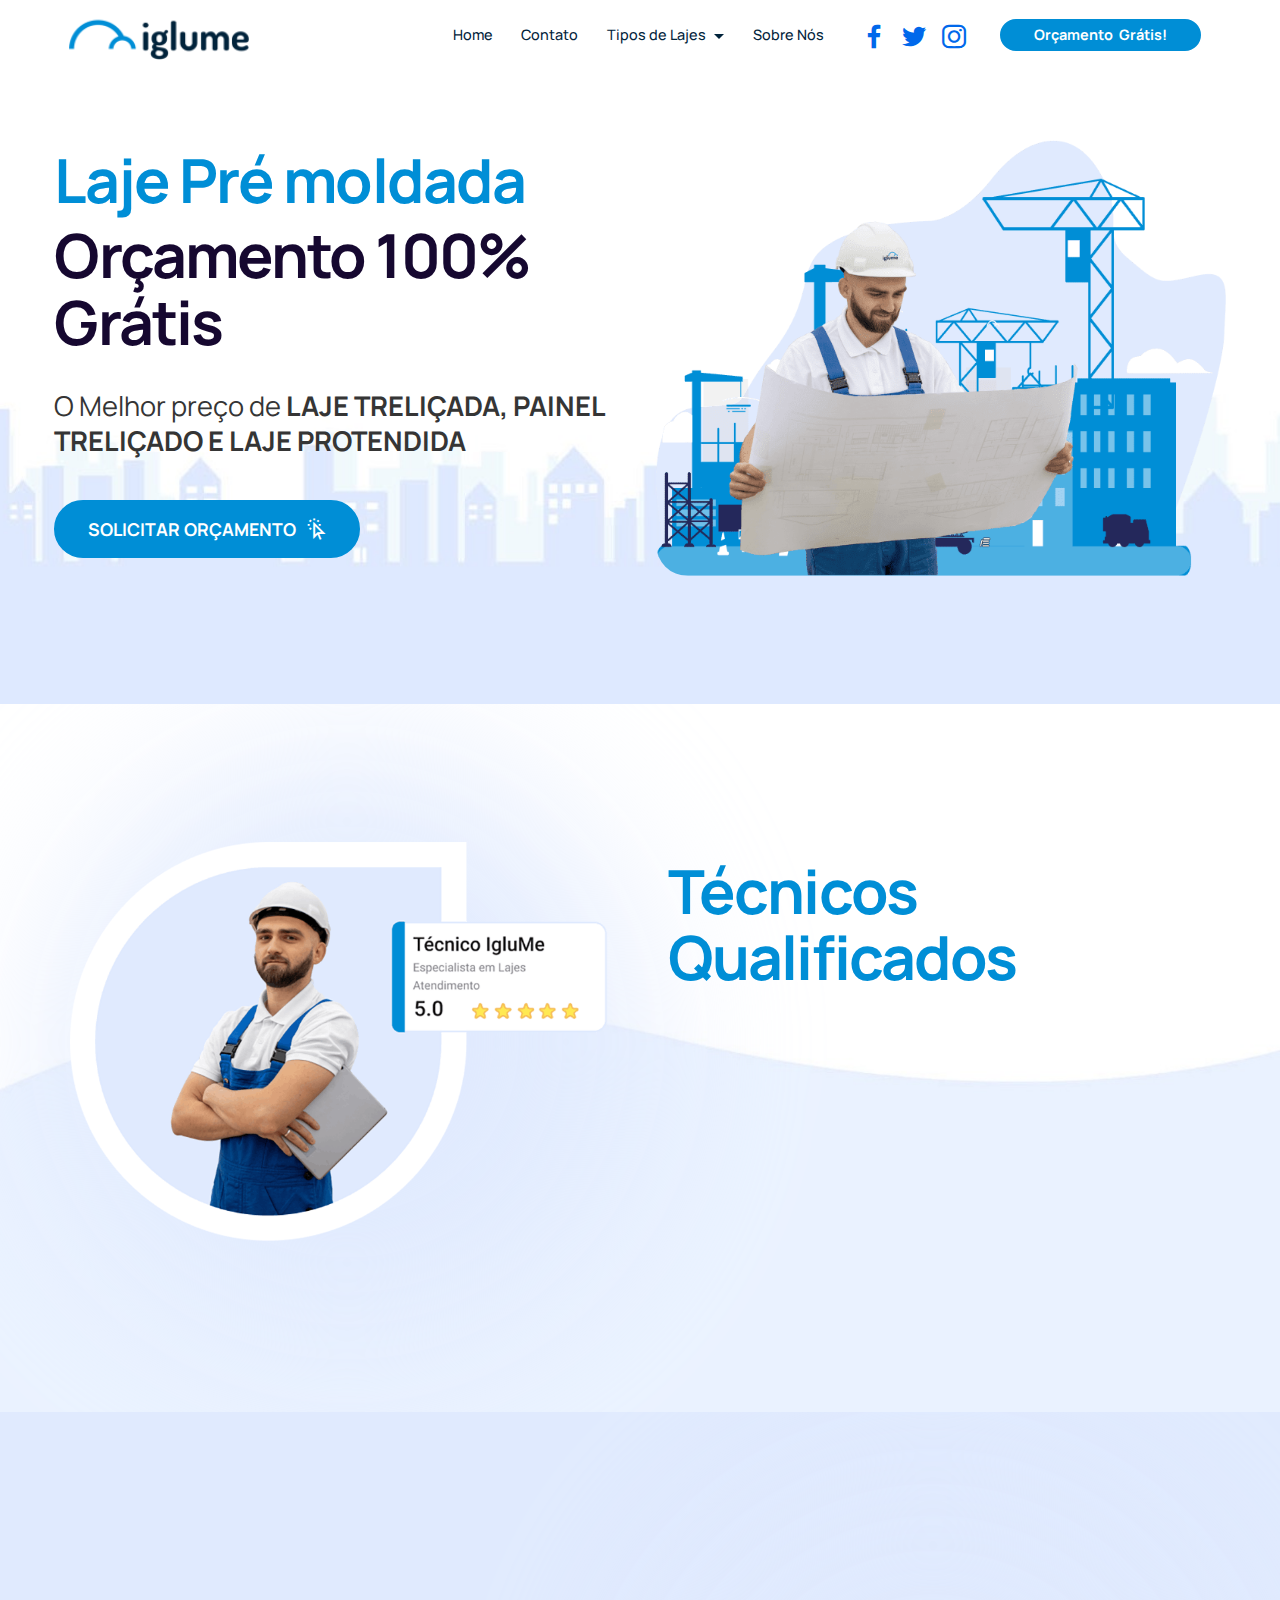
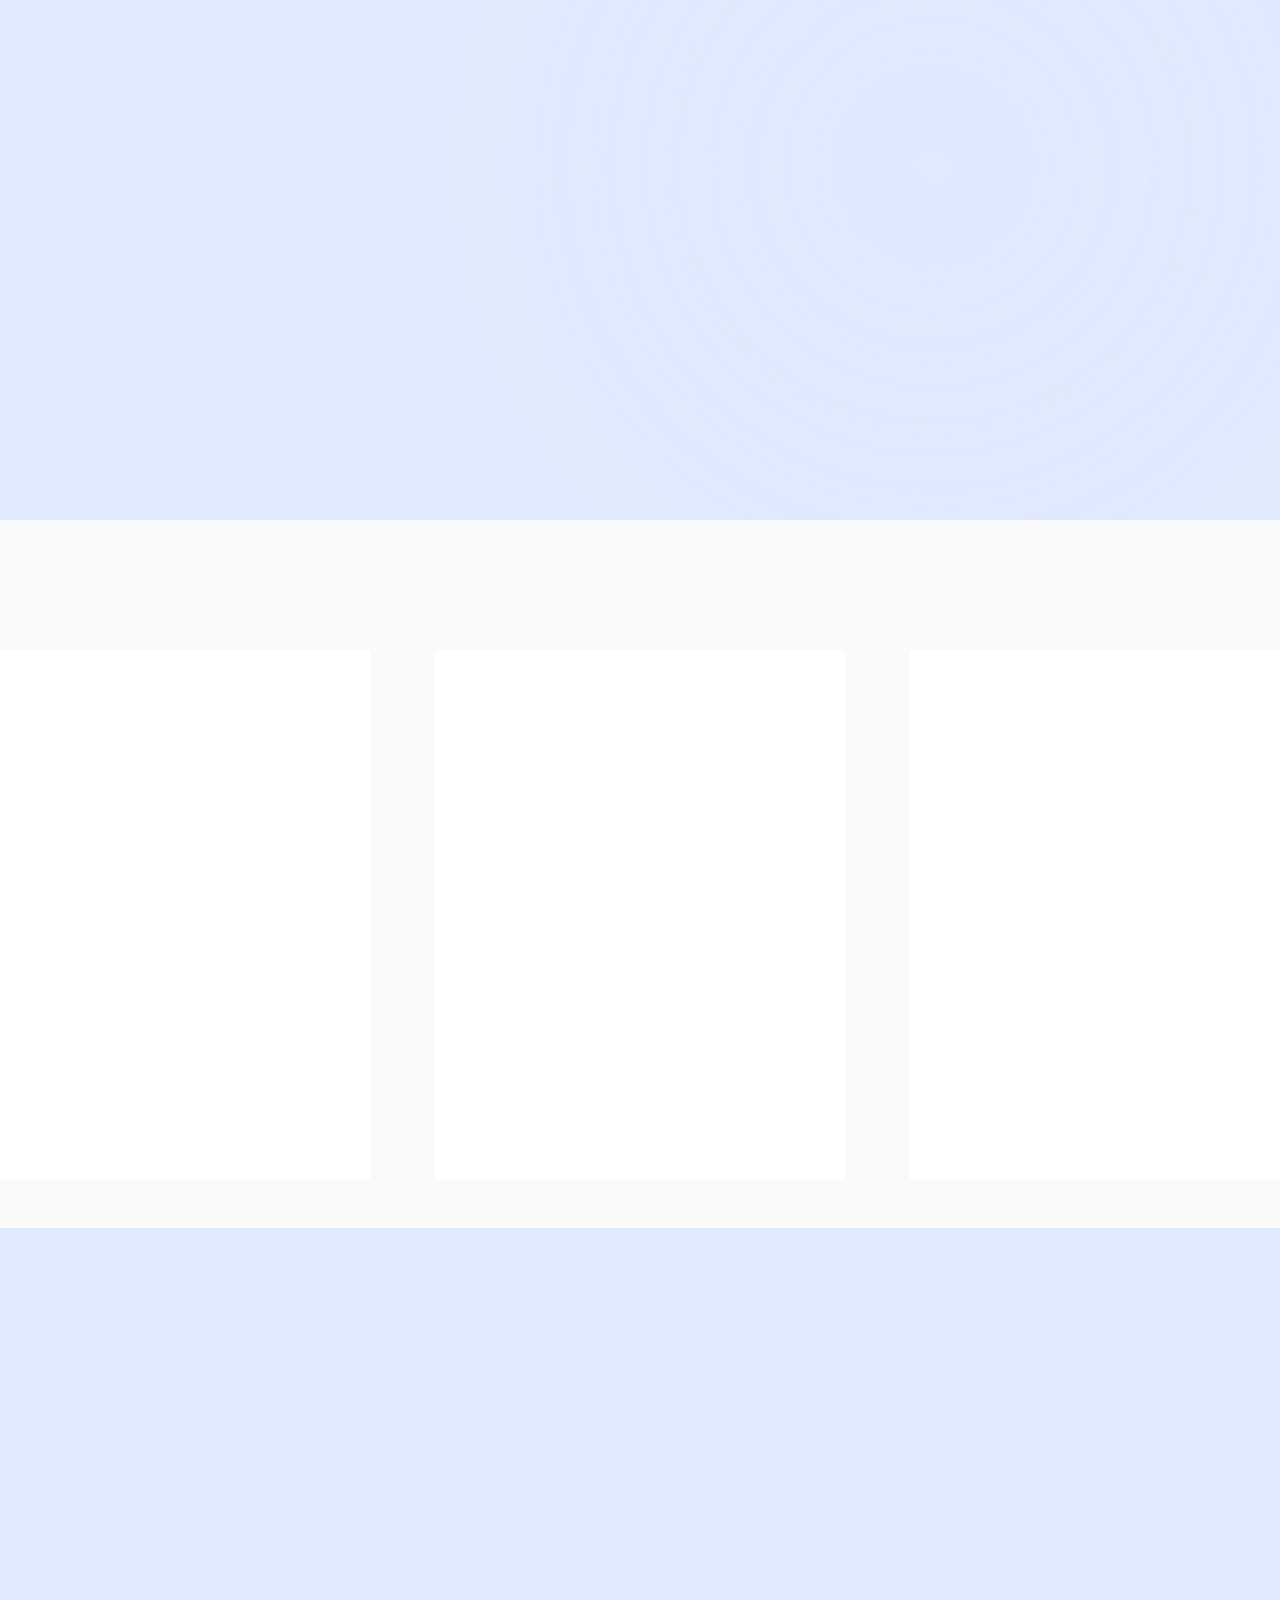
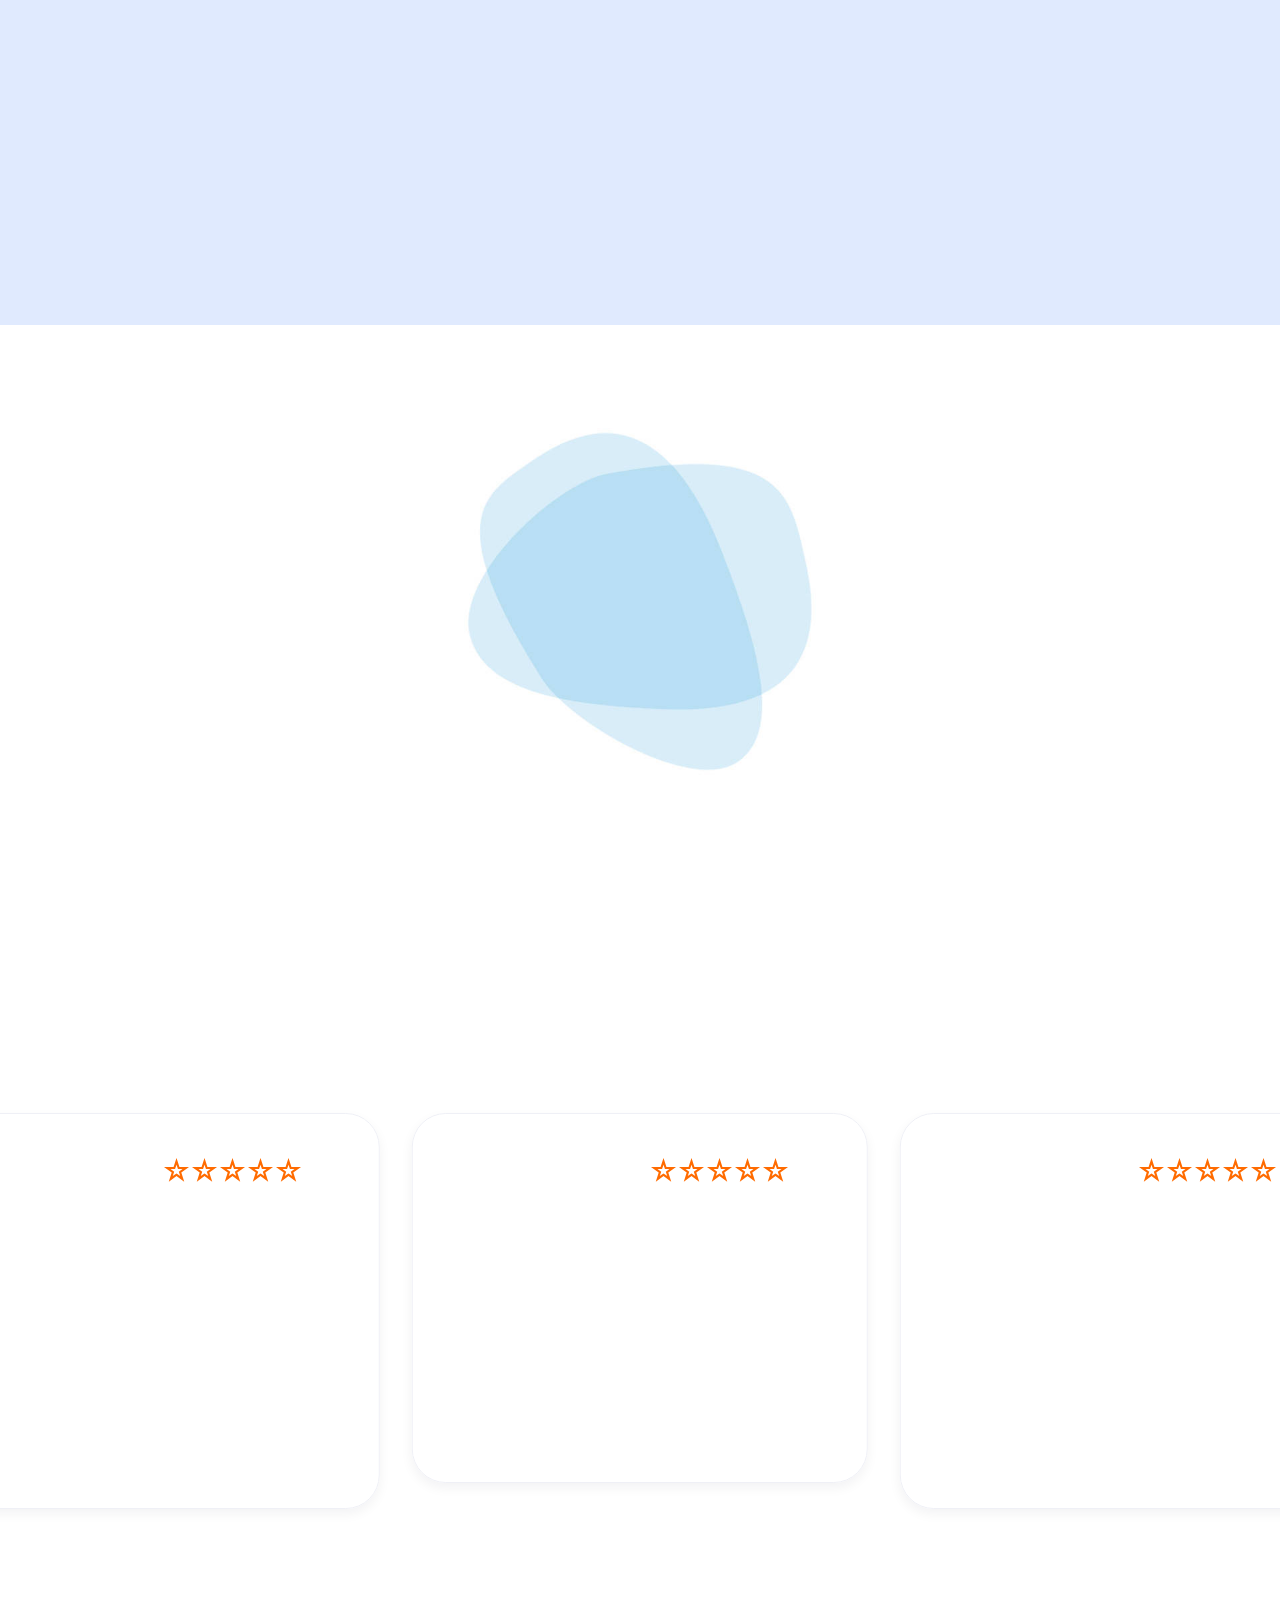
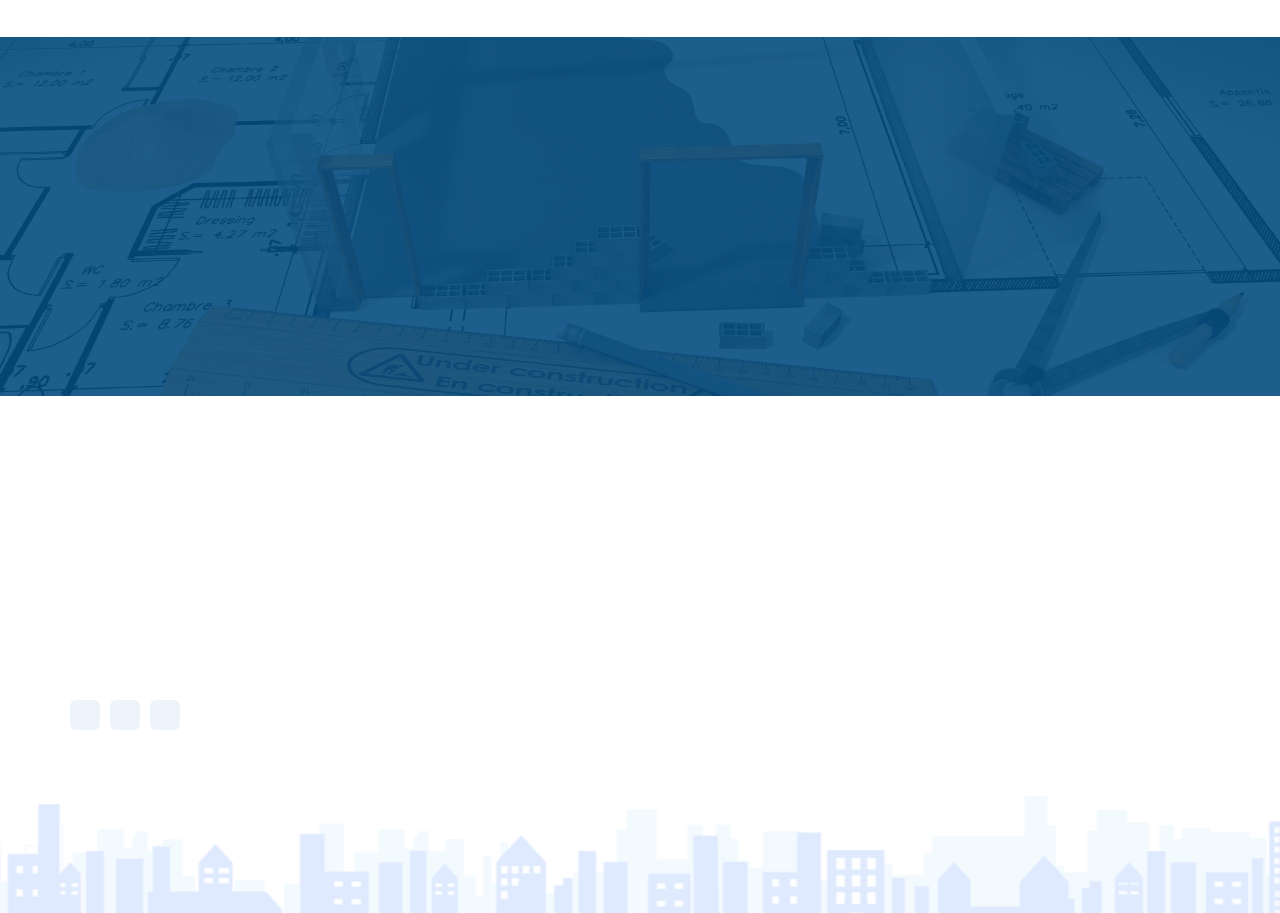
==== commit 8f5c3f4b: "Add files via upload" ====
--- a/index.html
+++ b/index.html
@@ -8,25 +8,25 @@
   <meta name="twitter:card" content="summary_large_image"/>
   <meta name="twitter:image:src" content="assets/images/index-meta.png">
   <meta property="og:image" content="assets/images/index-meta.png">
-  <meta name="twitter:title" content="Sem Bugs">
+  <meta name="twitter:title" content="Iglume: Laje Pré moldada - Treliçada e Protendida">
   <meta name="viewport" content="width=device-width, initial-scale=1, minimum-scale=1">
-  <link rel="shortcut icon" href="assets/images/logo-sem-bungs-2.0-307x307.png" type="image/x-icon">
-  <meta name="description" content=" Se destaque da concorrência colocando seu negocio
-na frente com as nossas soluções digitais Sem Bugs.Tecnologia, design e eficiência esta em nossa cultura">
-  
-  
-  <title>Sem Bugs</title>
+  <link rel="shortcut icon" href="assets/images/images-1-128x128.png" type="image/x-icon">
+  <meta name="description" content="A IgluMe é uma empresa do segmento de Lajes Pré-moldadas ou Pré Fabricadas,Trabalhamos com todos os tipo de lajes como: Laje treliçada com isopor, Laje treliçada com lajota cerâmica, Laje Painel treliçado maciço, Laje Painel treliçado Aliviado, Laje nervurada e Laje protendida com isopor ou tijolo cerâmico.">
+  
+  
+  <title>Iglume: Laje Pré moldada - Treliçada e Protendida</title>
+  <link rel="stylesheet" href="assets/web/assets/mobirise-icons2/mobirise2.css">
   <link rel="stylesheet" href="assets/bootstrap/css/bootstrap.min.css">
   <link rel="stylesheet" href="assets/bootstrap/css/bootstrap-grid.min.css">
   <link rel="stylesheet" href="assets/bootstrap/css/bootstrap-reboot.min.css">
   <link rel="stylesheet" href="assets/animatecss/animate.css">
-  <link rel="stylesheet" href="assets/chatbutton/floating-wpp.css">
+  <link rel="stylesheet" href="assets/popup-overlay-plugin/style.css">
+  <link rel="stylesheet" href="assets/smart-cart/minicart-theme.css">
   <link rel="stylesheet" href="assets/dropdown/css/style.css">
   <link rel="stylesheet" href="assets/socicon/css/styles.css">
   <link rel="stylesheet" href="assets/theme/css/style.css">
-  <link href="assets/fonts/style.css" rel="stylesheet">
-  <link rel="preload" href="https://fonts.googleapis.com/css?family=Otomanopee+One:400&display=swap" as="style" onload="this.onload=null;this.rel='stylesheet'">
-  <noscript><link rel="stylesheet" href="https://fonts.googleapis.com/css?family=Otomanopee+One:400&display=swap"></noscript>
+  <link rel="preload" href="https://fonts.googleapis.com/css?family=Manrope:200,300,400,500,600,700,800&display=swap" as="style" onload="this.onload=null;this.rel='stylesheet'">
+  <noscript><link rel="stylesheet" href="https://fonts.googleapis.com/css?family=Manrope:200,300,400,500,600,700,800&display=swap"></noscript>
   <link rel="preload" as="style" href="assets/mobirise/css/mbr-additional.css"><link rel="stylesheet" href="assets/mobirise/css/mbr-additional.css" type="text/css">
   
   
@@ -36,18 +36,17 @@
 </head>
 <body>
   
-  <section data-bs-version="5.1" class="menu menu3 cid-t0FpGBJ9zo" once="menu" id="menu3-f">
-    
-
+  <section data-bs-version="5.1" class="menu menu1 cid-tq6AaLblFA" once="menu" id="menu01-17">
+    
     <nav class="navbar navbar-dropdown navbar-fixed-top navbar-expand-lg">
-        <div class="container-fluid">
+        <div class="container">
             <div class="navbar-brand">
                 <span class="navbar-logo">
-                    <a href="index.html">
-                        <img src="[data-uri]" alt="Sem Bugs" style="height: 4.1rem;" loading="lazy" class="lazyload" data-src="assets/images/logo-sem-bungs-2.0-307x307.png">
-                    </a>
+                    
+                        <a href="index.html#top"><img src="[data-uri]" alt="" style="height: 3rem;" loading="lazy" class="lazyload" data-src="assets/images/group-3073-170x47.png"></a>
+                    
                 </span>
-                <span class="navbar-caption-wrap"><a class="navbar-caption text-white display-7" href="index.html">Sem Bugs</a></span>
+                
             </div>
             <button class="navbar-toggler" type="button" data-toggle="collapse" data-bs-toggle="collapse" data-target="#navbarSupportedContent" data-bs-target="#navbarSupportedContent" aria-controls="navbarNavAltMarkup" aria-expanded="false" aria-label="Toggle navigation">
                 <div class="hamburger">
@@ -58,133 +57,549 @@
                 </div>
             </button>
             <div class="collapse navbar-collapse" id="navbarSupportedContent">
-                <ul class="navbar-nav nav-dropdown nav-right" data-app-modern-menu="true"><li class="nav-item"><a class="nav-link link text-white display-4" href="Contato.html">CONTATO</a>
-                    </li></ul>
+                <ul class="navbar-nav nav-dropdown" data-app-modern-menu="true"><li class="nav-item"><a class="nav-link link text-primary display-7" href="index.html#top" data-bs-auto-close="outside" aria-expanded="false">Home</a></li><li class="nav-item"><a class="nav-link link show text-primary display-7" href="#" data-bs-auto-close="outside" aria-expanded="false">Contato</a></li>
+                    
+                    <li class="nav-item dropdown"><a class="nav-link link text-primary dropdown-toggle show display-7" href="index.html#top" data-toggle="dropdown-submenu" data-bs-toggle="dropdown" data-bs-auto-close="outside" aria-expanded="false">Tipos de Lajes</a><div class="dropdown-menu show" aria-labelledby="dropdown-315" data-bs-popper="none"><a class="text-primary dropdown-item display-7" href="page1.html">Laje Treliçada com Isopor </a><a class="text-primary dropdown-item display-7" href="page2.html">Laje Treliçada com Tijolo </a><a class="text-primary dropdown-item display-7" href="page3.html">Laje Painel Treliçado Maciço e Aliviádo </a><a class="text-primary dropdown-item display-7" href="page1.html">Laje Protendida Com Isopor </a><a class="text-primary dropdown-item display-7" href="page1.html">Laje Protendida com Cerâmica | Tijolo </a></div>
+                    </li><li class="nav-item"><a class="nav-link link text-primary display-7" href="index.html#top">Sobre Nós</a></li></ul>
                 <div class="icons-menu">
-                    <a class="iconfont-wrapper" href="https://www.instagram.com/guilherme.chelsea/" target="_blank">
-                        <span class="p-2 mbr-iconfont socicon-instagram socicon"></span>
-                    </a>
-                    <a class="iconfont-wrapper" href="https://www.facebook.com/guilherme.chelseafc" target="_blank">
-                        <span class="p-2 mbr-iconfont socicon-facebook socicon"></span>
-                    </a>
-                    
-                    
-                </div>
+                    
+                        <a href="https://pt-br.facebook.com/iglume/" target="_blank"><span class="p-2 mbr-iconfont socicon-facebook socicon" style="font-size: 24px; color: rgb(0, 104, 235); fill: rgb(0, 104, 235);"></span></a>
+                    
+                    
+                        <a href="https://www.instagram.com/iglume_/" target="_blank"><span class="p-2 mbr-iconfont socicon-twitter socicon" style="font-size: 24px; color: rgb(0, 104, 235); fill: rgb(0, 104, 235);"></span></a>
+                    
+                    
+                        <a href="https://www.instagram.com/iglume_/" target="_blank"><span class="p-2 mbr-iconfont socicon-instagram socicon" style="font-size: 24px; color: rgb(0, 104, 235); fill: rgb(0, 104, 235);"></span></a>
+                    
+                    
+                </div>
+                <div class="navbar-buttons mbr-section-btn"><a class="btn btn-sm btn-secondary display-7" href="https://api.whatsapp.com/message/5LH3IWKH4NJTF1?autoload=1&app_absent=0" target="_blank">Orçamento&nbsp; Grátis!</a></div>
+            </div>
+        </div>
+    </nav>
+</section>
+
+<section data-bs-version="5.1" class="header3 cid-tqLnFnzmm6" id="header03-4a">
+    
+    
+
+    
+    <div class="container">
+        <div class="row align-left justify-content-center align-content-around">
+            <div class="col-12 col-lg col-md-12 m-auto">
+                <div class="text-wrapper md-pb">
+                    <h2 class="mbr-section-subtitle mbr-fonts-style mb-2 align-left display-1"><strong>Laje Pré moldada</strong></h2>
+                    <h1 class="mbr-section-title mbr-fonts-style mb-4 align-left display-1"><strong>Orçamento 100% Grátis</strong></h1>
+                    <p class="mbr-text mbr-fonts-style align-left display-5">
+                        O Melhor preço de <strong>LAJE TRELIÇADA, PAINEL TRELIÇADO E LAJE PROTENDIDA
+                    </strong></p>
+                     <div class="mbr-section-btn mt-4"><a class="btn btn-secondary display-4" href="https://api.whatsapp.com/message/5LH3IWKH4NJTF1?autoload=1&app_absent=0" target="_blank"><span class="mobi-mbri mobi-mbri-cursor-click mbr-iconfont mbr-iconfont-btn"></span>SOLICITAR ORÇAMENTO</a></div>
+                  
+                </div>
+            </div>
+            <div class="col-12 col-md-12 col-lg-6 image-wrapper">
+                <img class="w-100 lazyload" src="[data-uri]" alt="" loading="lazy" data-src="assets/images/engenheiro-projeto-laje-1-752x575.png">
+            </div>
+        </div>
+    </div>
+</section>
+
+<section data-bs-version="5.1" class="header1 cid-tq6fedrPaP" id="aheader1-0">
+
+    
+
+    
+    
+    <div class="container">
+        <div class="m-0 row align-items-center">
+            <div class="col-12 col-lg col-text">
+                <div class="card-wrapper">
+                    <div class="card-box">
+                        <h4 class="card-title mbr-fonts-style display-1"><strong>Técnicos Qualificados</strong></h4>
+                        <p class="mbr-text mbr-fonts-style display-2"><strong>Atendimento</strong> direto na sua <strong>obra</strong>. Solicite uma visita técnica, <strong>sem custo!</strong><br></p>
+                        <div class="mbr-section-btn"><a class="btn btn-black display-4" href="https://api.whatsapp.com/message/5LH3IWKH4NJTF1?autoload=1&app_absent=0" target="_blank"><span class="mobi-mbri mobi-mbri-cursor-click mbr-iconfont mbr-iconfont-btn"></span>SOLICITAR VISITA</a></div>
+                    </div>
+                </div>
+            </div>
+            <div class="col-12 col-lg-6 col-img">
+                <div class="circle-blur"></div>
+                <div class="image-wrapper">
+                    <img src="[data-uri]" alt="" loading="lazy" class="lazyload" data-src="assets/images/imagem-2-808x595.png">
+                </div>
+            </div>
+        </div>
+    </div>
+</section>
+
+<section data-bs-version="5.1" class="header1 cid-tq6g1WfdaA" id="aheader1-1">
+
+    
+
+    
+    
+    <div class="container">
+        <div class="m-0 row align-items-center">
+            <div class="col-12 col-lg col-text">
+                <div class="card-wrapper">
+                    <div class="card-box">
+                        <h4 class="card-title mbr-fonts-style display-1"><strong>Envie o Projeto da sua Laje para nossa equipe de Engenharia</strong></h4>
+                        <p class="mbr-text mbr-fonts-style display-5">Calculamos a Laje Pré moldada ideal para a sua construção</p>
+                        <div class="mbr-section-btn"><a class="btn btn-secondary display-4" href="https://api.whatsapp.com/message/5LH3IWKH4NJTF1?autoload=1&app_absent=0" target="_blank"><span class="mobi-mbri mobi-mbri-cursor-click mbr-iconfont mbr-iconfont-btn"></span>ENVIAR PLOJETO</a></div>
+                    </div>
+                </div>
+            </div>
+            <div class="col-12 col-lg-6 col-img">
+                <div class="circle-blur"></div>
+                <div class="image-wrapper">
+                    <img src="[data-uri]" alt="" loading="lazy" class="lazyload" data-src="assets/images/ilustrao-projeto-2d-iglume-513x697.png">
+                </div>
+            </div>
+        </div>
+    </div>
+</section>
+
+<section data-bs-version="5.1" class="slider4 mbr-embla cid-tq6hDDPdKw" id="slider4-b">
+    
+    
+    <div class="position-relative text-center">
+        <div class="mbr-section-head">
+            <h4 class="mbr-section-title mbr-fonts-style align-center mb-0 display-1"><strong>&nbsp; &nbsp; &nbsp; &nbsp;Veja a Melhor Laje Pré moldada  para vc</strong><strong><br></strong></h4>
+            
+        </div>
+        <div class="embla mt-4" data-skip-snaps="true" data-align="center" data-contain-scroll="trimSnaps" data-loop="true" data-auto-play-interval="5" data-draggable="true">
+            <div class="embla__viewport container">
+                <div class="embla__container">
+                    <div class="embla__slide slider-image item active" style="margin-left: 2rem; margin-right: 2rem;">
+                        <div class="slide-content">
+                            <div class="item-wrapper">
+                                <div class="item-img">
+                                    <img src="[data-uri]" alt="" data-slide-to="0" data-bs-slide-to="0" loading="lazy" class="lazyload" data-src="assets/images/laje-isopor-2-1-412x204.png">
+                                </div>
+                            </div>
+                            <div class="item-content">
+                                <h5 class="item-title mbr-fonts-style display-4"><strong>LAJE PROTENDIDA COM ISOPOR</strong></h5>
+                                
+                                <p class="mbr-text mbr-fonts-style mt-3 display-7">Fácil e prática de montar,  gera poucos resíduos no corte quando necessário, podendo cortar até com uma faca de cortar pão.<br></p>
+                            </div>
+                            <div class="mbr-section-btn item-footer mt-2"><a href="page1.html" class="btn item-btn btn-secondary display-7" target="_blank">VEJA AS VANTAGENS E DESVANTAGENS</a></div>
+                        </div>
+                    </div>
+                    <div class="embla__slide slider-image item" style="margin-left: 2rem; margin-right: 2rem;">
+                        <div class="slide-content">
+                            <div class="item-wrapper">
+                                <div class="item-img">
+                                    <img src="[data-uri]" alt="" data-slide-to="1" data-bs-slide-to="1" loading="lazy" class="lazyload" data-src="assets/images/painel-macio-412x208.png">
+                                </div>
+                            </div>
+                            <div class="item-content">
+                                <h5 class="item-title mbr-fonts-style display-4"><strong>LAJE PRÉ FABRICADA PAINEL TRELIÇADO</strong></h5>
+                                
+                                <p class="mbr-text mbr-fonts-style mt-3 display-7">Mais econômica em relação à laje maciça tradicional, por não utilizar madeiras e por utilizar menos escoras.Tem um ótimo acabamento final, dispensando o uso de forros dependendo do perfil da obra. </p>
+                            </div>
+                            <div class="mbr-section-btn item-footer mt-2"><a href="" class="btn item-btn btn-secondary display-7" target="_blank">VEJA AS VANTAGENS E DESVANTAGENS</a></div>
+                        </div>
+                    </div>
+                    
+                    <div class="embla__slide slider-image item" style="margin-left: 2rem; margin-right: 2rem;">
+                        <div class="slide-content">
+                            <div class="item-wrapper">
+                                <div class="item-img">
+                                    <img src="[data-uri]" alt="" data-slide-to="2" data-bs-slide-to="2" loading="lazy" class="lazyload" data-src="assets/images/laje-de-tijolo-1-1-412x202.png">
+                                </div>
+                            </div>
+                            <div class="item-content">
+                                <h5 class="item-title mbr-fonts-style display-4"><strong>LAJE TRELIÇADA COM LAJOTA CERÂMICA</strong></h5>
+                                
+                                <p class="mbr-text mbr-fonts-style mt-3 display-7">Fácil e prática de montar,  gera poucos resíduos no corte quando necessário, podendo cortar até com uma faca de cortar pão.</p>
+                            </div>
+                            <div class="mbr-section-btn item-footer mt-2"><a href="" class="btn item-btn btn-secondary display-7" target="_blank">VEJA AS VANTAGENS E DESVANTAGENS</a></div>
+                        </div>
+                    </div><div class="embla__slide slider-image item" style="margin-left: 2rem; margin-right: 2rem;">
+                        <div class="slide-content">
+                            <div class="item-wrapper">
+                                <div class="item-img">
+                                    <img src="[data-uri]" alt="" data-slide-to="3" data-bs-slide-to="3" loading="lazy" class="lazyload" data-src="assets/images/laje-tijolo-cermico-protendida-308x168.png">
+                                </div>
+                            </div>
+                            <div class="item-content">
+                                <h5 class="item-title mbr-fonts-style display-4"><strong>LAJE PROTENDIDA TIJOLO</strong></h5>
+                                
+                                <p class="mbr-text mbr-fonts-style mt-3 display-7">Fácil e prática de montar,  gera poucos resíduos no corte quando necessário, podendo cortar até com uma faca de cortar pão.</p>
+                            </div>
+                            <div class="mbr-section-btn item-footer mt-2"><a href="" class="btn item-btn btn-secondary display-7" target="_blank">VEJA AS VANTAGENS E DESVANTAGENS</a></div>
+                        </div>
+                    </div><div class="embla__slide slider-image item" style="margin-left: 2rem; margin-right: 2rem;">
+                        <div class="slide-content">
+                            <div class="item-wrapper">
+                                <div class="item-img">
+                                    <img src="[data-uri]" alt="" data-slide-to="4" data-bs-slide-to="4" loading="lazy" class="lazyload" data-src="assets/images/laje-protendida-isopor-412x227.png">
+                                </div>
+                            </div>
+                            <div class="item-content">
+                                <h5 class="item-title mbr-fonts-style display-4"><strong>LAJE PROTENDIDA</strong></h5>
+                                
+                                <p class="mbr-text mbr-fonts-style mt-3 display-7">Suporta vãos de até 3,10m livre sem escoras, já vem com a contra flexa, reduzindo o custo da mão de obra para a montagem do escoramento e da locação das escoras, suporta o dobro da carga da laje treliçada. </p>
+                            </div>
+                            <div class="mbr-section-btn item-footer mt-2"><a href="" class="btn item-btn btn-secondary display-7" target="_blank">VEJA AS VANTAGENS E DESVANTAGENS</a></div>
+                        </div>
+                    </div>
+                </div>
+            </div>
+            <button class="embla__button embla__button--prev">
+                <span class="mobi-mbri mobi-mbri-arrow-prev mbr-iconfont" aria-hidden="true"></span>
+                <span class="sr-only visually-hidden visually-hidden">Previous</span>
+            </button>
+            <button class="embla__button embla__button--next">
+                <span class="mobi-mbri mobi-mbri-arrow-next mbr-iconfont" aria-hidden="true"></span>
+                <span class="sr-only visually-hidden visually-hidden">Next</span>
+            </button>
+        </div>
+    </div>
+</section>
+
+<section data-bs-version="5.1" class="gallery3 cid-tq6pLC8V3r" id="gallery3-o">
+    
+    
+    <div class="container-fluid">
+        <div class="mbr-section-head">
+            <h4 class="mbr-section-title mbr-fonts-style align-center mb-0 display-1"><strong>O que acompanha a sua Laje?</strong></h4>
+            
+        </div>
+        <div class="row mt-4">
+            <div class="item features-image сol-12 col-md-6 col-lg-4">
+                <div class="item-wrapper">
+                    <div class="item-img">
+                        <img src="[data-uri]" alt="" loading="lazy" class="lazyload" data-src="assets/images/projeto-de-montagem-da-laje-premoldada-883x615.png">
+                    </div>
+                    <div class="item-content">
+                        <h5 class="item-title mbr-fonts-style display-4"><strong>Proejeto de Montagem</strong></h5>
+                        
+                        <p class="mbr-text mbr-fonts-style mt-3 display-7"><strong>Projeto 2D de montagem </strong>da sua laje e toda Assistência técnica de acompanhamento.<br></p>
+                    </div>
+                    
+                </div>
+            </div>
+            <div class="item features-image сol-12 col-md-6 col-lg-4">
+                <div class="item-wrapper">
+                    <div class="item-img">
+                        <img src="[data-uri]" alt="" loading="lazy" class="lazyload" data-src="assets/images/art-anotao-de-responsabilidade-tcnica-do-engenheiro-883x615.png">
+                    </div>
+                    <div class="item-content">
+                        <h5 class="item-title mbr-fonts-style display-4"><strong>ART de Fábrica</strong></h5>
+                        
+                        <p class="mbr-text mbr-fonts-style mt-3 display-7"><strong>A</strong>notação de<strong> R</strong>esponsabilidade <strong>T</strong>écnica de <strong>Fabricação</strong> da Laje, atestando <strong>produtos</strong> de <strong>Qualidade</strong>.&nbsp;<br></p>
+                    </div>
+                    
+                </div>
+            </div>
+            <div class="item features-image сol-12 col-md-6 col-lg-4">
+                <div class="item-wrapper">
+                    <div class="item-img">
+                        <img src="[data-uri]" alt="" loading="lazy" class="lazyload" data-src="assets/images/garantia-da-laje-pr-moldada-2-883x621.png">
+                    </div>
+                    <div class="item-content">
+                        <h5 class="item-title mbr-fonts-style display-4"><strong>Garantia de 5 Anos</strong></h5>
+                        
+                        <p class="mbr-text mbr-fonts-style mt-3 display-7"><strong>5 Anos de Garantia</strong> contra defeitos de Fabricação, após a montagem da laje.</p>
+                    </div>
+                    
+                </div>
+            </div>
+            
+        </div>
+    </div>
+</section>
+
+<section data-bs-version="5.1" class="header1 cid-tqtU6DLYsf" id="header01-1t">
+
+    
+
+    
+    
+
+    <div class="container">
+        <div class="row justify-content-center">
+            <div class="col-12 col-lg-9">
                 
-            </div>
-        </div>
-    </nav>
-</section>
-
-<section data-bs-version="5.1" class="header1 cid-sQg5cWglN6 mbr-fullscreen" id="header1-1">
-
-    
-
-    
-
-    <div class="right-images">
-        <div class="animated-container">
-            <div class="img img1"></div>
-            <div class="img img1"></div>
-            <div class="img img1 animated"></div>
-            <div class="img img1"></div>
-            <div class="img img1"></div>
-            <div class="img img1"></div>
-            <div class="img img2"></div>
-            <div class="img img2"></div>
-            <div class="img img2 animated"></div>
-            <div class="img img2"></div>
-            <div class="img img2 animated"></div>
-            <div class="img img2"></div>
-            <div class="img img1"></div>
-            <div class="img img1"></div>
-            <div class="img img1"></div>
-            <div class="img img1"></div>
-            <div class="img img1 animated"></div>
-            <div class="img img1"></div>
-            <div class="img img2"></div>
-            <div class="img img2"></div>
-            <div class="img img2"></div>
-            <div class="img img2"></div>
-            <div class="img img2"></div>
-            <div class="img img2 animated"></div>
-            <div class="img img2"></div>
-            <div class="img img1"></div>
-            <div class="img img1"></div>
-            <div class="img img1"></div>
-        </div>
-    </div>
-
+                <h1 class="mbr-section-title mbr-fonts-style mb-3 display-1">Mais de <strong>1.113 Orçamentos</strong> realizados</h1>
+                <p class="mbr-text mbr-fonts-style display-1">Realizados em <strong>17 CIDADES&nbsp;</strong><br></p>
+                
+            </div>
+        </div>
+    </div>
+</section>
+
+<section data-bs-version="5.1" class="slider3 mbr-embla cid-tqMdBg5lZ3" id="slider3-5f">
+    
+
+    
+
+    <div class="container">
+        <div class="row title-block">
+            <div class="col">
+                <h4 class="mbr-section-subtitle mbr-fonts-style display-1"><strong>Quem contratou recomenda</strong></h4>
+            </div>
+            <div class="col-auto">
+                
+            </div>
+        </div>
+        <div class="embla" data-skip-snaps="true" data-align="center" data-contain-scroll="trimSnaps" data-loop="true" data-auto-play-interval="5" data-draggable="true">
+            <div class="embla__viewport container">
+                <div class="embla__container">
+                    
+                    <div class="embla__slide slider-image item features-image active" style="margin-left: 1rem; margin-right: 1rem;">
+                        <div class="slide-content">
+                            <div class="shadow item-wrapper">
+                                <div class="row people">
+                                    <div class="col-auto">
+                                        <img src="[data-uri]" alt="" data-slide-to="0" data-bs-slide-to="0" loading="lazy" class="lazyload" data-src="assets/images/image-396-99x99.png">
+                                    </div>
+                                    <div class="col">
+                                        <div class="iconfont-wrapper">
+                                            <span class="mbr-iconfont mbr-iconfont-1 mobi-mbri-star mobi-mbri" style="color: rgb(255, 107, 0); fill: rgb(255, 107, 0);"></span>
+                                            <span class="mbr-iconfont mbr-iconfont-1 mobi-mbri-star mobi-mbri" style="color: rgb(255, 107, 0); fill: rgb(255, 107, 0);"></span>
+                                            <span class="mbr-iconfont mbr-iconfont-1 mobi-mbri-star mobi-mbri" style="color: rgb(255, 107, 0); fill: rgb(255, 107, 0);"></span>
+                                            <span class="mbr-iconfont mbr-iconfont-1 mobi-mbri-star mobi-mbri" style="color: rgb(255, 107, 0); fill: rgb(255, 107, 0);"></span>
+                                            <span class="mbr-iconfont mbr-iconfont-1 mobi-mbri-star mobi-mbri" style="color: rgb(255, 107, 0); fill: rgb(255, 107, 0);"></span>
+                                        </div>
+                                        <h5 class="card-text mbr-fonts-style display-4">Sem sombra de dúvidas, indico a Iglume. Atendimento excepcional, produto de qualidade. Já fizemos várias obras juntos e nunca tivemos problema<br><br></h5>
+                                        <div class="align">
+                                            <h5 class="card-subtitle mbr-fonts-style display-4">
+                                                <strong>Matheus&nbsp;</strong></h5>
+                                            <h5 class="card-subtitle2 mbr-fonts-style display-4"><strong>
+                                                    Coelho</strong></h5>
+                                        </div>
+                                    </div>
+                                </div>
+                            </div>
+                        </div>
+                    </div><div class="embla__slide slider-image item features-image" style="margin-left: 1rem; margin-right: 1rem;">
+                        <div class="slide-content">
+                            <div class="shadow item-wrapper">
+                                <div class="row people">
+                                    <div class="col-auto">
+                                        <img src="[data-uri]" alt="" data-slide-to="1" data-bs-slide-to="1" loading="lazy" class="lazyload" data-src="assets/images/image-383-99x99.png">
+                                    </div>
+                                    <div class="col">
+
+                                        <div class="iconfont-wrapper">
+                                            <span class="mbr-iconfont mbr-iconfont-1 mobi-mbri-star mobi-mbri" style="color: rgb(255, 107, 0); fill: rgb(255, 107, 0);"></span>
+                                            <span class="mbr-iconfont mbr-iconfont-1 mobi-mbri-star mobi-mbri" style="color: rgb(255, 107, 0); fill: rgb(255, 107, 0);"></span>
+                                            <span class="mbr-iconfont mbr-iconfont-1 mobi-mbri-star mobi-mbri" style="color: rgb(255, 107, 0); fill: rgb(255, 107, 0);"></span>
+                                            <span class="mbr-iconfont mbr-iconfont-1 mobi-mbri-star mobi-mbri" style="color: rgb(255, 107, 0); fill: rgb(255, 107, 0);"></span>
+                                            <span class="mbr-iconfont mbr-iconfont-1 mobi-mbri-star mobi-mbri" style="color: rgb(255, 107, 0); fill: rgb(255, 107, 0);"></span>
+                                        </div>
+                                        <h5 class="card-text mbr-fonts-style display-4">Atendimento Profissional, qualidade nos produtos, tempo de entrega atende as expectativas, mão de obra qualificada na venda e no pós venda, parabéns a todos!<br><br></h5>
+                                        <div class="align">
+                                            <h5 class="card-subtitle mbr-fonts-style display-4">
+                                                <strong>Rafael&nbsp;</strong></h5>
+                                            <h5 class="card-subtitle2 mbr-fonts-style display-4"><strong>
+                                                    Carvalho</strong></h5>
+                                        </div>
+                                    </div>
+                                </div>
+                            </div>
+                        </div>
+                    </div>
+                    <div class="embla__slide slider-image item features-image" style="margin-left: 1rem; margin-right: 1rem;">
+                        <div class="slide-content">
+                            <div class="shadow item-wrapper">
+                                <div class="row people">
+                                    <div class="col-auto">
+                                        <img src="[data-uri]" alt="" data-slide-to="2" data-bs-slide-to="2" loading="lazy" class="lazyload" data-src="assets/images/image-397-99x99.png">
+                                    </div>
+                                    <div class="col">
+                                        <div class="iconfont-wrapper">
+                                            <span class="mbr-iconfont mbr-iconfont-1 mobi-mbri-star mobi-mbri" style="color: rgb(255, 107, 0); fill: rgb(255, 107, 0);"></span>
+                                            <span class="mbr-iconfont mbr-iconfont-1 mobi-mbri-star mobi-mbri" style="color: rgb(255, 107, 0); fill: rgb(255, 107, 0);"></span>
+                                            <span class="mbr-iconfont mbr-iconfont-1 mobi-mbri-star mobi-mbri" style="color: rgb(255, 107, 0); fill: rgb(255, 107, 0);"></span>
+                                            <span class="mbr-iconfont mbr-iconfont-1 mobi-mbri-star mobi-mbri" style="color: rgb(255, 107, 0); fill: rgb(255, 107, 0);"></span>
+                                            <span class="mbr-iconfont mbr-iconfont-1 mobi-mbri-star mobi-mbri" style="color: rgb(255, 107, 0); fill: rgb(255, 107, 0);"></span>
+                                        </div>
+                                        <h5 class="card-text mbr-fonts-style display-4">Excelente empresa, com muito valor agregado, atendimento ágil, produção de alta qualidade e entrega pontual.<br><br><br></h5>
+                                        <div class="align">
+                                            <h5 class="card-subtitle mbr-fonts-style display-4">
+                                                <strong>Luiz</strong></h5>
+                                            <h5 class="card-subtitle2 mbr-fonts-style display-4"><strong>
+                                                    Silva</strong></h5>
+                                        </div>
+                                    </div>
+                                </div>
+                            </div>
+                        </div>
+                    </div><div class="embla__slide slider-image item features-image" style="margin-left: 1rem; margin-right: 1rem;">
+                        <div class="slide-content">
+                            <div class="shadow item-wrapper">
+                                <div class="row people">
+                                    <div class="col-auto">
+                                        <img src="[data-uri]" alt="" data-slide-to="3" data-bs-slide-to="3" loading="lazy" class="lazyload" data-src="assets/images/image-393-99x99.png">
+                                    </div>
+                                    <div class="col">
+                                        <div class="iconfont-wrapper">
+                                            <span class="mbr-iconfont mbr-iconfont-1 mobi-mbri-star mobi-mbri" style="color: rgb(255, 107, 0); fill: rgb(255, 107, 0);"></span>
+                                            <span class="mbr-iconfont mbr-iconfont-1 mobi-mbri-star mobi-mbri" style="color: rgb(255, 107, 0); fill: rgb(255, 107, 0);"></span>
+                                            <span class="mbr-iconfont mbr-iconfont-1 mobi-mbri-star mobi-mbri" style="color: rgb(255, 107, 0); fill: rgb(255, 107, 0);"></span>
+                                            <span class="mbr-iconfont mbr-iconfont-1 mobi-mbri-star mobi-mbri" style="color: rgb(255, 107, 0); fill: rgb(255, 107, 0);"></span>
+                                            <span class="mbr-iconfont mbr-iconfont-1 mobi-mbri-star mobi-mbri" style="color: rgb(255, 107, 0); fill: rgb(255, 107, 0);"></span>
+                                        </div>
+                                        <h5 class="card-text mbr-fonts-style display-4">Foi excelente experiência contar com a consultoria do IgluMe. Pessoas incríveis, responderam todas as minhas dúvidas e necessidades, inclusive orientação técnicas sobre o produto.</h5>
+                                        <div class="align">
+                                            <h5 class="card-subtitle mbr-fonts-style display-4"><strong>Lídia&nbsp;</strong></h5>
+                                            <h5 class="card-subtitle2 mbr-fonts-style display-4"><strong>
+                                                    Alvarenga</strong></h5>
+                                        </div>
+                                    </div>
+                                </div>
+                            </div>
+                        </div>
+                    </div><div class="embla__slide slider-image item features-image" style="margin-left: 1rem; margin-right: 1rem;">
+                        <div class="slide-content">
+                            <div class="shadow item-wrapper">
+                                <div class="row people">
+                                    <div class="col-auto">
+                                        <img src="[data-uri]" alt="" data-slide-to="4" data-bs-slide-to="4" loading="lazy" class="lazyload" data-src="assets/images/image-392-99x99.png">
+                                    </div>
+                                    <div class="col">
+                                        <div class="iconfont-wrapper">
+                                            <span class="mbr-iconfont mbr-iconfont-1 mobi-mbri-star mobi-mbri" style="color: rgb(255, 107, 0); fill: rgb(255, 107, 0);"></span>
+                                            <span class="mbr-iconfont mbr-iconfont-1 mobi-mbri-star mobi-mbri" style="color: rgb(255, 107, 0); fill: rgb(255, 107, 0);"></span>
+                                            <span class="mbr-iconfont mbr-iconfont-1 mobi-mbri-star mobi-mbri" style="color: rgb(255, 107, 0); fill: rgb(255, 107, 0);"></span>
+                                            <span class="mbr-iconfont mbr-iconfont-1 mobi-mbri-star mobi-mbri" style="color: rgb(255, 107, 0); fill: rgb(255, 107, 0);"></span>
+                                            <span class="mbr-iconfont mbr-iconfont-1 mobi-mbri-star mobi-mbri" style="color: rgb(255, 107, 0); fill: rgb(255, 107, 0);"></span>
+                                        </div>
+                                        <h5 class="card-text mbr-fonts-style display-4">Excelente atendimento, trabalho em comércio e sei que no dia de hoje isso é de extrema importância, parabéns, estou muito satisfeito<br><br><br></h5>
+                                        <div class="align">
+                                            <h5 class="card-subtitle mbr-fonts-style display-4"><strong>Fábio&nbsp;</strong></h5>
+                                            <h5 class="card-subtitle2 mbr-fonts-style display-4"><strong>
+                                                    Lúcío</strong></h5>
+                                        </div>
+                                    </div>
+                                </div>
+                            </div>
+                        </div>
+                    </div>
+                    
+                </div>
+            </div>
+            <button class="embla__button embla__button--prev">
+                <span class="mobi-mbri mobi-mbri-arrow-prev mbr-iconfont" aria-hidden="true"></span>
+                <span class="sr-only visually-hidden visually-hidden">Previous</span>
+            </button>
+            <button class="embla__button embla__button--next">
+                <span class="mobi-mbri mobi-mbri-arrow-next mbr-iconfont" aria-hidden="true"></span>
+                <span class="sr-only visually-hidden visually-hidden">Next</span>
+            </button>
+        </div>
+        
+    </div>
+</section>
+
+<section data-bs-version="5.1" class="features4 cid-tqtEjePkm2" id="afeatures4-1r">
+
+    
+
+    <div class="mbr-overlay" style="opacity: 0.9; background-color: rgb(5, 77, 128);"></div>
+    
+    <div class="container">
+        <div class="row justify-content-center">
+            <div class="col-12">
+                <div class="title-container">
+                    <h3 class="mbr-section-title mb-0 mbr-fonts-style align-center display-2"><strong>Os melhores Pré moldados em sua obra.</strong></h3>
+                    <h4 class="mbr-section-subtitle mb-0 mbr-fonts-style align-center display-4">Pré Fabricados e pré- moldados de qualidade para a sua construção&nbsp;</h4>
+                    <div class="mbr-section-btn align-center"><a class="btn btn-primary display-5" href="https://api.whatsapp.com/message/5LH3IWKH4NJTF1?autoload=1&app_absent=0" target="_blank"><span class="mobi-mbri mobi-mbri-cursor-click mbr-iconfont mbr-iconfont-btn"></span>Solicitar Orçamento</a></div>
+                </div>
+            </div>
+        </div>
+    </div>
+</section>
+
+<section data-bs-version="5.1" class="footer1 cid-tq6EIiPhSa" once="footers" id="afooter1-1h">
+
+    
+    
+
+    
     <div class="container">
         <div class="row">
-            <div class="col-12 col-lg-6">
-                <div class="content">
-                    
-                    <div class="title-wrap">
-                        <h1 class="mbr-section-title mbr-fonts-style display-1">&nbsp; &nbsp;Sem Bugs&nbsp;<br></h1>
-                        <h5 class="mbr-title-addition mbr-fonts-style display-7">
-                            <span>
-                                <strong>SITES<br>PRATAFORMAS<br>APLICATIVOS</strong><svg xmlns="http://www.w3.org/2000/svg" viewBox="0 0 185 9" fill="none">
-                                    <path fill-rule="evenodd" clip-rule="evenodd" d="M32.6705 0.652891C25.9796 0.934397 16.5394 1.41835 11.6934 1.72793C3.08364 2.27765 2.89534 2.33084 3.51524 4.05534C4.03147 5.4939 3.74056 5.82048 1.94011 5.82048C0.253908 5.82048 -0.189329 6.21429 0.0677272 7.48292C0.327957 8.75893 1.0219 9.10545 3.05085 8.97394C4.50538 8.8801 12.2975 8.65327 20.3667 8.47003C28.4359 8.2868 36.7664 7.95283 38.879 7.72822C55.4427 5.96234 130.697 4.67155 141.099 5.9749C147.056 6.72041 151.714 6.82755 159.876 6.4064C161.767 6.30887 168.194 6.49654 174.157 6.82311C183.505 7.33514 185 7.26274 185 6.29926C185 5.68453 184.167 5.00478 183.149 4.78903C180.08 4.13957 155.962 2.92489 137.532 2.49117C124.76 2.1912 119.631 1.79886 117.992 0.996461C116.131 0.0861856 110.002 -0.0719309 80.302 0.0248598C60.7954 0.0884018 39.3613 0.370647 32.6705 0.652891Z">
-                                    </path>
-                                </svg></span></h5>
-                    </div>
-                    <p class="mbr-text mbr-fonts-style display-7">
-                        Se destaque da concorrência colocando seu negocio <br>na frente com as nossas soluções digitais Sem Bugs<br>&nbsp;Tecnologia, design e eficiência esta em nossa cultura</p>
-                    <div class="mbr-section-btn justify-content-center"><a class="btn btn-size btn-white display-4" href="Servicos.html">Exemplos 01<strong></strong></a></div>
-                </div>
-            </div>
-        </div>
-    </div>
-    <div class="bottom-images">
-        <div class="animated-container">
-            <div class="img img1"></div>
-            <div class="img img1 animated"></div>
-            <div class="img img2"></div>
-            <div class="img img2 animated"></div>
-            <div class="img img1 animated"></div>
-            <div class="img img1"></div>
-            <div class="img img1"></div>
-            <div class="img img2"></div>
-            <div class="img img2"></div>
-            <div class="img img2"></div>
-            <div class="img img2 "></div>
-            <div class="img img2"></div>
-        </div>
-    </div>
-    <div class="wave-container">
-        <div class="wave">
-            <svg xmlns="http://www.w3.org/2000/svg" viewBox="0 0 12635 852" fill="none">
-                <path d="M1488.94 101.957C980.637 -45.6519 284.521 40.4531 0 101.957V852H12635V70.4548C12393.6 115.791 11719.3 179.261 10953.5 70.4548C9996.13 -65.553 9903.74 248.965 9066.53 101.957C8229.31 -45.0517 8108.18 -11.7656 7371.48 70.4548C6717 143.5 6255 11.9509 5994.13 11.9514C5548.5 11.9514 4791.5 206 4355.23 101.957C3933.12 1.28993 3260.26 -0.215927 2955.13 70.4548C2678.19 142.459 1997.24 249.565 1488.94 101.957Z">
-                </path>
-            </svg>
-        </div>
-    </div>
-</section>
-
-<section data-bs-version="5.1" class="footer1 cid-t6M9EksaP3 mbr-reveal" once="footers" id="footer01-5k">
-    
-    
+            <div class="col-12 col-lg-4 col-brand">
+                <div class="navbar-brand">
+                    <span class="navbar-logo">
+                        
+                            <img src="[data-uri]" alt="" style="height: 5.9rem;" loading="lazy" class="lazyload" data-src="assets/images/picwish-1-200x200.png">
+                        
+                    </span>
+                    
+                </div>
+                <p class="brand-text mbr-fonts-style display-4">
+                    A IgluMe é uma empresa do segmento de Lajes Pré-moldadas ou Pré Fabricadas, com mais de 12 anos de experiência no mercado. </p>
+                <div class="social-row display-7">
+                    <div class="soc-item">
+                        
+                            <a href="https://pt-br.facebook.com/iglume/" target="_blank"><span class="mbr-iconfont socicon-facebook socicon"></span></a>
+                        
+                    </div>
+                    <div class="soc-item">
+                        
+                            <a href="https://www.instagram.com/iglume_/" target="_blank"><span class="mbr-iconfont socicon-twitter socicon"></span></a>
+                        
+                    </div>
+                    <div class="soc-item">
+                        
+                            <a href="https://www.instagram.com/iglume_/" target="_blank"><span class="mbr-iconfont socicon-instagram socicon"></span></a>
+                        
+                    </div>
+                    
+                </div>
+            </div>
+            <div class="col-12 col-lg-2 col-sm-4 ms-auto col-link1 col-link">
+                <h5 class="mbr-section-subtitle mbr-fonts-style display-4">
+                    <strong>Atalhos</strong></h5>
+                <ul class="list mbr-fonts-style display-7">
+                    <li class="mbr-text item-wrap">Home</li>
+                    <li class="mbr-text item-wrap">Contato<a href="#" class="text-danger"><br></a></li>
+                    <li class="mbr-text item-wrap">Orçamentos grátis!<a href="#" class="text-black"><br></a></li>
+                    <li class="mbr-text item-wrap"><a href="#" class="text-black">Sobre nós&nbsp;<br></a></li>
+                    <li class="mbr-text item-wrap"><br></li>
+                </ul>
+            </div>
+            <div class="col-12 col-lg-3 col-sm-4 col-link2 col-link">
+                <h5 class="mbr-section-subtitle mbr-fonts-style display-4">
+                    <strong>Tipos de Lajes</strong></h5>
+                <ul class="list mbr-fonts-style display-7">
+                    <li class="mbr-text item-wrap">LAJE PROTENDIDA COM ISOPOR<a href="#" class="text-black"><br></a></li>
+                    <li class="mbr-text item-wrap">LAJE PRÉ MOLDADA TRELIÇADA COM ISOPOR<a href="#" class="text-black"><br></a></li>
+                    <li class="mbr-text item-wrap">LAJE PRÉ FABRICADA PAINEL TRELIÇADO<a href="#" class="text-black"><br></a></li>
+                    <li class="mbr-text item-wrap"><a href="#" class="text-black">LAJE TRELIÇADA COM LAJOTA CERÂMICA<br></a></li>
+                    <li class="mbr-text item-wrap"><br></li>
+                </ul>
+            </div>
+            <div class="col-12 col-xl-2 col-lg-3 col-sm-4 col-link3 col-link">
+                <h5 class="mbr-section-subtitle mbr-fonts-style display-4">
+                    <strong>Leias mais sobre:</strong></h5>
+                <ul class="list mbr-fonts-style display-7">
+                    <li class="mbr-text item-wrap">Link 1<a href="#" class="text-black"><br></a></li>
+                    <li class="mbr-text item-wrap">Link 2<a href="#" class="text-black"><br></a></li>
+                    <li class="mbr-text item-wrap">Link 3<a href="#" class="text-black"><br></a></li>
+                    <li class="mbr-text item-wrap"><a href="#" class="text-black">Link 4</a></li>
+                </ul>
+            </div>
+            
+        </div>
+    </div>
+</section>
+
+<section data-bs-version="5.1" class="footer3 cid-tqHWmg22ER" id="footer01-2x">
+
+    
+
+    
+
     <div class="container">
         <div class="media-container-row align-center mbr-white">
-            <div class="row-copirayt">
-                <p class="mbr-text mb-0 mbr-fonts-style mbr-white align-left display-4">
-                    © Copyright 2022 Sem Bugs. <br>Todos os direitos reservados</p>
-            </div>
-            <div class="line"></div>
-            <div class="navbar-logo">
-                <a href="index.html">
-                    <img src="[data-uri]" alt="Sem Bugs" loading="lazy" class="lazyload" data-src="assets/images/logo-sem-bungs-2.0-307x307.png">
-                </a>
-            </div>
-            <div class="line"></div>
-            <div class="wrapper">
-                <div class="row-links">
-                    <ul class="foot-menu">
-                        <li class="foot-menu-item mbr-fonts-style display-4">CNPJ: 46.117.828/0001-25</li>
-                    </ul>
-                </div>
-                
+            <div class="col-12">
+                <p class="mbr-text mb-0 mbr-fonts-style display-4">
+                    © Copyright 2022 Iglume - Todos os direitos reservados<br>
+                </p>
             </div>
         </div>
     </div>
@@ -194,20 +609,17 @@
 <script src="assets/bootstrap/js/bootstrap.bundle.min.js"></script>
   <script src="assets/smoothscroll/smooth-scroll.js"></script>
   <script src="assets/ytplayer/index.js"></script>
-  <script src="assets/chatbutton/floating-wpp.js"></script>
-  <script src="assets/chatbutton/script.js"></script>
+  <script src="assets/smart-cart/minicart.js"></script>
+  <script src="assets/smart-cart/minicart-customizer.js"></script>
+  <script src="assets/embla/embla.min.js"></script>
+  <script src="assets/embla/script.js"></script>
   <script src="assets/dropdown/js/navbar-dropdown.js"></script>
   <script src="assets/theme/js/script.js"></script>
   
   
   
   <input name="animation" type="hidden">
-  <div id="chatbutton-wa" data-phone="+5531983849858" data-showpopup="true" data-headertitle="👋 Fale com a gente no WhatsApp!" data-popupmessage="OI!👋
-
-Digite uma mensagem aqui. Vai direto para o nosso telefone! 🔥
-
-Equipe Sem Bugs" data-placeholder="Digite aqui..." data-position="left" data-headercolor="#39847a" data-backgroundcolor="#e5ddd5" data-autoopentimeout="5" data-size="65px"><div class="floating-wpp-button" style="width: 65px; height: 65px;"><div class="floating-wpp-button-image"><!--?xml version="1.0" encoding="UTF-8" standalone="no"?--><svg xmlns="http://www.w3.org/2000/svg" xmlns:xlink="http://www.w3.org/1999/xlink" style="isolation:isolate" viewBox="0 0 800 800" width="65" height="65"><defs><clipPath id="_clipPath_A3g8G5hPEGG2L0B6hFCxamU4cc8rfqzQ"><rect width="800" height="800"></rect></clipPath></defs><g clip-path="url(#_clipPath_A3g8G5hPEGG2L0B6hFCxamU4cc8rfqzQ)"><g><path d=" M 787.59 800 L 12.41 800 C 5.556 800 0 793.332 0 785.108 L 0 14.892 C 0 6.667 5.556 0 12.41 0 L 787.59 0 C 794.444 0 800 6.667 800 14.892 L 800 785.108 C 800 793.332 794.444 800 787.59 800 Z " fill="rgb(37,211,102)"></path></g><g><path d=" M 508.558 450.429 C 502.67 447.483 473.723 433.24 468.325 431.273 C 462.929 429.308 459.003 428.328 455.078 434.22 C 451.153 440.114 439.869 453.377 436.434 457.307 C 433 461.236 429.565 461.729 423.677 458.78 C 417.79 455.834 398.818 449.617 376.328 429.556 C 358.825 413.943 347.008 394.663 343.574 388.768 C 340.139 382.873 343.207 379.687 346.155 376.752 C 348.804 374.113 352.044 369.874 354.987 366.436 C 357.931 362.999 358.912 360.541 360.875 356.614 C 362.837 352.683 361.857 349.246 360.383 346.299 C 358.912 343.352 347.136 314.369 342.231 302.579 C 337.451 291.099 332.597 292.654 328.983 292.472 C 325.552 292.301 321.622 292.265 317.698 292.265 C 313.773 292.265 307.394 293.739 301.996 299.632 C 296.6 305.527 281.389 319.772 281.389 348.752 C 281.389 377.735 302.487 405.731 305.431 409.661 C 308.376 413.592 346.949 473.062 406.015 498.566 C 420.062 504.634 431.03 508.256 439.581 510.969 C 453.685 515.451 466.521 514.818 476.666 513.302 C 487.978 511.613 511.502 499.06 516.409 485.307 C 521.315 471.55 521.315 459.762 519.842 457.307 C 518.371 454.851 514.446 453.377 508.558 450.429 Z  M 401.126 597.117 L 401.047 597.117 C 365.902 597.104 331.431 587.661 301.36 569.817 L 294.208 565.572 L 220.08 585.017 L 239.866 512.743 L 235.21 505.332 C 215.604 474.149 205.248 438.108 205.264 401.1 C 205.307 293.113 293.17 205.257 401.204 205.257 C 453.518 205.275 502.693 225.674 539.673 262.696 C 576.651 299.716 597.004 348.925 596.983 401.258 C 596.939 509.254 509.078 597.117 401.126 597.117 Z  M 567.816 234.565 C 523.327 190.024 464.161 165.484 401.124 165.458 C 271.24 165.458 165.529 271.161 165.477 401.085 C 165.46 442.617 176.311 483.154 196.932 518.892 L 163.502 641 L 288.421 608.232 C 322.839 627.005 361.591 636.901 401.03 636.913 L 401.126 636.913 L 401.127 636.913 C 530.998 636.913 636.717 531.2 636.77 401.274 C 636.794 338.309 612.306 279.105 567.816 234.565" fill-rule="evenodd" fill="rgb(255,255,255)"></path></g></g></svg></div></div></div>
- <script>"use strict";if("loading"in HTMLImageElement.prototype){document.querySelectorAll('img[loading="lazy"],iframe[loading="lazy"]').forEach(e=>{e.src=e.dataset.src,e.style.paddingTop=100*e.getAttribute("data-aspectratio")+"%",e.style.height=0,e.onload=function(){e.removeAttribute("style")}})}else{const e=document.createElement("script");e.src="https://cdnjs.cloudflare.com/ajax/libs/lazysizes/5.1.2/lazysizes.min.js",document.body.appendChild(e)}</script>
+  <script>"use strict";if("loading"in HTMLImageElement.prototype){document.querySelectorAll('img[loading="lazy"],iframe[loading="lazy"]').forEach(e=>{e.src=e.dataset.src,e.style.paddingTop=100*e.getAttribute("data-aspectratio")+"%",e.style.height=0,e.onload=function(){e.removeAttribute("style")}})}else{const e=document.createElement("script");e.src="https://cdnjs.cloudflare.com/ajax/libs/lazysizes/5.1.2/lazysizes.min.js",document.body.appendChild(e)}</script>
 
 </body>
 </html>--- a/assets/web/assets/mobirise-icons2/mobirise2.css
+++ b/assets/web/assets/mobirise-icons2/mobirise2.css
@@ -0,0 +1,498 @@
+@font-face {
+  font-family: 'Moririse2';
+  font-display: swap;
+  src:  url('mobirise2.eot?f2bix4');
+  src:  url('mobirise2.eot?f2bix4#iefix') format('embedded-opentype'),
+    url('mobirise2.ttf?f2bix4') format('truetype'),
+    url('mobirise2.woff?f2bix4') format('woff'),
+    url('mobirise2.svg?f2bix4#mobirise2') format('svg');
+  font-weight: normal;
+  font-style: normal;
+}
+
+[class^="mobi-"], [class*=" mobi-"] {
+  /* use !important to prevent issues with browser extensions that change fonts */
+  font-family: 'Moririse2' !important;
+  speak: none;
+  font-style: normal;
+  font-weight: normal;
+  font-variant: normal;
+  text-transform: none;
+  line-height: 1;
+
+  /* Better Font Rendering =========== */
+  -webkit-font-smoothing: antialiased;
+  -moz-osx-font-smoothing: grayscale;
+}
+
+.mobi-mbri-add-submenu:before {
+  content: "\e900";
+}
+.mobi-mbri-alert:before {
+  content: "\e901";
+}
+.mobi-mbri-align-center:before {
+  content: "\e902";
+}
+.mobi-mbri-align-justify:before {
+  content: "\e903";
+}
+.mobi-mbri-align-left:before {
+  content: "\e904";
+}
+.mobi-mbri-align-right:before {
+  content: "\e905";
+}
+.mobi-mbri-android:before {
+  content: "\e906";
+}
+.mobi-mbri-apple:before {
+  content: "\e907";
+}
+.mobi-mbri-arrow-down:before {
+  content: "\e908";
+}
+.mobi-mbri-arrow-next:before {
+  content: "\e909";
+}
+.mobi-mbri-arrow-prev:before {
+  content: "\e90a";
+}
+.mobi-mbri-arrow-up:before {
+  content: "\e90b";
+}
+.mobi-mbri-bold:before {
+  content: "\e90c";
+}
+.mobi-mbri-bookmark:before {
+  content: "\e90d";
+}
+.mobi-mbri-bootstrap:before {
+  content: "\e90e";
+}
+.mobi-mbri-briefcase:before {
+  content: "\e90f";
+}
+.mobi-mbri-browse:before {
+  content: "\e910";
+}
+.mobi-mbri-bulleted-list:before {
+  content: "\e911";
+}
+.mobi-mbri-calendar:before {
+  content: "\e912";
+}
+.mobi-mbri-camera:before {
+  content: "\e913";
+}
+.mobi-mbri-cart-add:before {
+  content: "\e914";
+}
+.mobi-mbri-cart-full:before {
+  content: "\e915";
+}
+.mobi-mbri-cash:before {
+  content: "\e916";
+}
+.mobi-mbri-change-style:before {
+  content: "\e917";
+}
+.mobi-mbri-chat:before {
+  content: "\e918";
+}
+.mobi-mbri-clock:before {
+  content: "\e919";
+}
+.mobi-mbri-close:before {
+  content: "\e91a";
+}
+.mobi-mbri-cloud:before {
+  content: "\e91b";
+}
+.mobi-mbri-code:before {
+  content: "\e91c";
+}
+.mobi-mbri-contact-form:before {
+  content: "\e91d";
+}
+.mobi-mbri-credit-card:before {
+  content: "\e91e";
+}
+.mobi-mbri-cursor-click:before {
+  content: "\e91f";
+}
+.mobi-mbri-cust-feedback:before {
+  content: "\e920";
+}
+.mobi-mbri-database:before {
+  content: "\e921";
+}
+.mobi-mbri-delivery:before {
+  content: "\e922";
+}
+.mobi-mbri-desktop:before {
+  content: "\e923";
+}
+.mobi-mbri-devices:before {
+  content: "\e924";
+}
+.mobi-mbri-down:before {
+  content: "\e925";
+}
+.mobi-mbri-download-2:before {
+  content: "\e926";
+}
+.mobi-mbri-download:before {
+  content: "\e927";
+}
+.mobi-mbri-drag-n-drop-2:before {
+  content: "\e928";
+}
+.mobi-mbri-drag-n-drop:before {
+  content: "\e929";
+}
+.mobi-mbri-edit-2:before {
+  content: "\e92a";
+}
+.mobi-mbri-edit:before {
+  content: "\e92b";
+}
+.mobi-mbri-error:before {
+  content: "\e92c";
+}
+.mobi-mbri-extension:before {
+  content: "\e92d";
+}
+.mobi-mbri-features:before {
+  content: "\e92e";
+}
+.mobi-mbri-file:before {
+  content: "\e92f";
+}
+.mobi-mbri-flag:before {
+  content: "\e930";
+}
+.mobi-mbri-folder:before {
+  content: "\e931";
+}
+.mobi-mbri-gift:before {
+  content: "\e932";
+}
+.mobi-mbri-github:before {
+  content: "\e933";
+}
+.mobi-mbri-globe-2:before {
+  content: "\e934";
+}
+.mobi-mbri-globe:before {
+  content: "\e935";
+}
+.mobi-mbri-growing-chart:before {
+  content: "\e936";
+}
+.mobi-mbri-hearth:before {
+  content: "\e937";
+}
+.mobi-mbri-help:before {
+  content: "\e938";
+}
+.mobi-mbri-home:before {
+  content: "\e939";
+}
+.mobi-mbri-hot-cup:before {
+  content: "\e93a";
+}
+.mobi-mbri-idea:before {
+  content: "\e93b";
+}
+.mobi-mbri-image-gallery:before {
+  content: "\e93c";
+}
+.mobi-mbri-image-slider:before {
+  content: "\e93d";
+}
+.mobi-mbri-info:before {
+  content: "\e93e";
+}
+.mobi-mbri-italic:before {
+  content: "\e93f";
+}
+.mobi-mbri-key:before {
+  content: "\e940";
+}
+.mobi-mbri-laptop:before {
+  content: "\e941";
+}
+.mobi-mbri-layers:before {
+  content: "\e942";
+}
+.mobi-mbri-left-right:before {
+  content: "\e943";
+}
+.mobi-mbri-left:before {
+  content: "\e944";
+}
+.mobi-mbri-letter:before {
+  content: "\e945";
+}
+.mobi-mbri-like:before {
+  content: "\e946";
+}
+.mobi-mbri-link:before {
+  content: "\e947";
+}
+.mobi-mbri-lock:before {
+  content: "\e948";
+}
+.mobi-mbri-login:before {
+  content: "\e949";
+}
+.mobi-mbri-logout:before {
+  content: "\e94a";
+}
+.mobi-mbri-magic-stick:before {
+  content: "\e94b";
+}
+.mobi-mbri-map-pin:before {
+  content: "\e94c";
+}
+.mobi-mbri-menu:before {
+  content: "\e94d";
+}
+.mobi-mbri-mobile-2:before {
+  content: "\e94e";
+}
+.mobi-mbri-mobile-horizontal:before {
+  content: "\e94f";
+}
+.mobi-mbri-mobile:before {
+  content: "\e950";
+}
+.mobi-mbri-mobirise:before {
+  content: "\e951";
+}
+.mobi-mbri-more-horizontal:before {
+  content: "\e952";
+}
+.mobi-mbri-more-vertical:before {
+  content: "\e953";
+}
+.mobi-mbri-music:before {
+  content: "\e954";
+}
+.mobi-mbri-new-file:before {
+  content: "\e955";
+}
+.mobi-mbri-numbered-list:before {
+  content: "\e956";
+}
+.mobi-mbri-opened-folder:before {
+  content: "\e957";
+}
+.mobi-mbri-pages:before {
+  content: "\e958";
+}
+.mobi-mbri-paper-plane:before {
+  content: "\e959";
+}
+.mobi-mbri-paperclip:before {
+  content: "\e95a";
+}
+.mobi-mbri-phone:before {
+  content: "\e95b";
+}
+.mobi-mbri-photo:before {
+  content: "\e95c";
+}
+.mobi-mbri-photos:before {
+  content: "\e95d";
+}
+.mobi-mbri-pin:before {
+  content: "\e95e";
+}
+.mobi-mbri-play:before {
+  content: "\e95f";
+}
+.mobi-mbri-plus:before {
+  content: "\e960";
+}
+.mobi-mbri-preview:before {
+  content: "\e961";
+}
+.mobi-mbri-print:before {
+  content: "\e962";
+}
+.mobi-mbri-protect:before {
+  content: "\e963";
+}
+.mobi-mbri-question:before {
+  content: "\e964";
+}
+.mobi-mbri-quote-left:before {
+  content: "\e965";
+}
+.mobi-mbri-quote-right:before {
+  content: "\e966";
+}
+.mobi-mbri-redo:before {
+  content: "\e967";
+}
+.mobi-mbri-refresh:before {
+  content: "\e968";
+}
+.mobi-mbri-responsive-2:before {
+  content: "\e969";
+}
+.mobi-mbri-responsive:before {
+  content: "\e96a";
+}
+.mobi-mbri-right:before {
+  content: "\e96b";
+}
+.mobi-mbri-rocket:before {
+  content: "\e96c";
+}
+.mobi-mbri-sad-face:before {
+  content: "\e96d";
+}
+.mobi-mbri-sale:before {
+  content: "\e96e";
+}
+.mobi-mbri-save:before {
+  content: "\e96f";
+}
+.mobi-mbri-search:before {
+  content: "\e970";
+}
+.mobi-mbri-setting-2:before {
+  content: "\e971";
+}
+.mobi-mbri-setting-3:before {
+  content: "\e972";
+}
+.mobi-mbri-setting:before {
+  content: "\e973";
+}
+.mobi-mbri-share:before {
+  content: "\e974";
+}
+.mobi-mbri-shopping-bag:before {
+  content: "\e975";
+}
+.mobi-mbri-shopping-basket:before {
+  content: "\e976";
+}
+.mobi-mbri-shopping-cart:before {
+  content: "\e977";
+}
+.mobi-mbri-sites:before {
+  content: "\e978";
+}
+.mobi-mbri-smile-face:before {
+  content: "\e979";
+}
+.mobi-mbri-speed:before {
+  content: "\e97a";
+}
+.mobi-mbri-star:before {
+  content: "\e97b";
+}
+.mobi-mbri-success:before {
+  content: "\e97c";
+}
+.mobi-mbri-sun:before {
+  content: "\e97d";
+}
+.mobi-mbri-sun2:before {
+  content: "\e97e";
+}
+.mobi-mbri-tablet-vertical:before {
+  content: "\e97f";
+}
+.mobi-mbri-tablet:before {
+  content: "\e980";
+}
+.mobi-mbri-target:before {
+  content: "\e981";
+}
+.mobi-mbri-timer:before {
+  content: "\e982";
+}
+.mobi-mbri-to-ftp:before {
+  content: "\e983";
+}
+.mobi-mbri-to-local-drive:before {
+  content: "\e984";
+}
+.mobi-mbri-touch-swipe:before {
+  content: "\e985";
+}
+.mobi-mbri-touch:before {
+  content: "\e986";
+}
+.mobi-mbri-trash:before {
+  content: "\e987";
+}
+.mobi-mbri-underline:before {
+  content: "\e988";
+}
+.mobi-mbri-undo:before {
+  content: "\e989";
+}
+.mobi-mbri-unlink:before {
+  content: "\e98a";
+}
+.mobi-mbri-unlock:before {
+  content: "\e98b";
+}
+.mobi-mbri-up-down:before {
+  content: "\e98c";
+}
+.mobi-mbri-up:before {
+  content: "\e98d";
+}
+.mobi-mbri-update:before {
+  content: "\e98e";
+}
+.mobi-mbri-upload-2:before {
+  content: "\e98f";
+}
+.mobi-mbri-upload:before {
+  content: "\e990";
+}
+.mobi-mbri-user-2:before {
+  content: "\e991";
+}
+.mobi-mbri-user:before {
+  content: "\e992";
+}
+.mobi-mbri-users:before {
+  content: "\e993";
+}
+.mobi-mbri-video-play:before {
+  content: "\e994";
+}
+.mobi-mbri-video:before {
+  content: "\e995";
+}
+.mobi-mbri-watch:before {
+  content: "\e996";
+}
+.mobi-mbri-website-theme-2:before {
+  content: "\e997";
+}
+.mobi-mbri-website-theme:before {
+  content: "\e998";
+}
+.mobi-mbri-wifi:before {
+  content: "\e999";
+}
+.mobi-mbri-windows:before {
+  content: "\e99a";
+}
+.mobi-mbri-zoom-in:before {
+  content: "\e99b";
+}
+.mobi-mbri-zoom-out:before {
+  content: "\e99c";
+}
--- a/assets/popup-overlay-plugin/style.css
+++ b/assets/popup-overlay-plugin/style.css
@@ -0,0 +1,3 @@
+html.is-builder .modal-backdrop.show {
+    display: none !important;
+}--- a/assets/theme/css/style.css
+++ b/assets/theme/css/style.css
@@ -1 +1,954 @@
-section{background-color:#fff}body{font-style:normal;line-height:1.5;font-weight:400;color:#1f1437;position:relative}button{background-color:transparent;border-color:transparent}section,.container,.container-fluid{position:relative;word-wrap:break-word}a.mbr-iconfont:hover{text-decoration:none}.article .lead p,.article .lead ul,.article .lead ol,.article .lead pre,.article .lead blockquote{margin-bottom:0}a{font-style:normal;font-weight:400;cursor:pointer}a,a:hover{text-decoration:none}.mbr-section-title{font-style:normal;line-height:1.3}.mbr-section-subtitle{line-height:1.3}.mbr-text{font-style:normal;line-height:1.7}h1,h2,h3,h4,h5,h6,span,p,a{word-break:break-word;word-wrap:break-word;font-weight:400}.display-1{line-height:1.05}.display-2{line-height:1.15}.display-4{line-height:1.45}.display-5{line-height:1.1}.display-7{line-height:1.25}b,strong{font-weight:bold}input:-webkit-autofill,input:-webkit-autofill:hover,input:-webkit-autofill:focus,input:-webkit-autofill:active{transition-delay:9999s;-webkit-transition-property:background-color,color;transition-property:background-color,color}textarea[type=hidden]{display:none}section{background-position:50% 50%;background-repeat:no-repeat;background-size:cover}section .mbr-background-video,section .mbr-background-video-preview{position:absolute;bottom:0;left:0;right:0;top:0}.hidden{visibility:hidden}.mbr-z-index20{z-index:20}/*! Base colors */.mbr-white{color:#fff}.mbr-black{color:#000}.mbr-bg-white{background-color:#fff}.mbr-bg-black{background-color:#000}/*! Text-aligns */.align-left{text-align:left}.align-center{text-align:center}.align-right{text-align:right}/*! Font-weight  */.mbr-light{font-weight:300}.mbr-regular{font-weight:400}.mbr-semibold{font-weight:500}.mbr-bold{font-weight:700}/*! Media  */.media-content{flex-basis:100%}.media-container-row{display:flex;flex-direction:row;flex-wrap:wrap;justify-content:center;align-content:center;align-items:start}.media-container-row .media-size-item{width:400px}.media-container-column{display:flex;flex-direction:column;flex-wrap:wrap;justify-content:center;align-content:center;align-items:stretch}.media-container-column>*{width:100%}@media(min-width: 992px){.media-container-row{flex-wrap:nowrap}}figure{margin-bottom:0;overflow:hidden}figure[mbr-media-size]{transition:width .1s}img,iframe{display:block;width:100%}.card{background-color:transparent;border:none}.card-box{width:100%}.card-img{text-align:center;flex-shrink:0;-webkit-flex-shrink:0}.media{max-width:100%;margin:0 auto}.mbr-figure{align-self:center}.media-container>div{max-width:100%}.mbr-figure img,.card-img img{width:100%}@media(max-width: 991px){.media-size-item{width:auto !important}.media{width:auto}.mbr-figure{width:100% !important}}/*! Buttons */.mbr-section-btn{margin-left:-0.6rem;margin-right:-0.6rem;font-size:0}.btn{font-weight:600;letter-spacing:1.5px;border-width:2px;font-style:normal;margin:.6rem .6rem;white-space:normal;transition:all .2s ease-in-out;display:inline-flex;align-items:center;justify-content:center;word-break:break-word}.btn-size{min-width:204px;min-height:65px}.btn-sm{font-weight:600;letter-spacing:1.5px;transition:all .3s ease-in-out}.btn-md{font-weight:600;letter-spacing:1.5px;transition:all .3s ease-in-out}.btn-lg{font-weight:600;letter-spacing:1.5px;transition:all .3s ease-in-out}.btn-form{margin:0}.btn-form:hover{cursor:pointer}nav .mbr-section-btn{margin-left:0rem;margin-right:0rem}/*! Btn icon margin */.btn .mbr-iconfont,.btn.btn-sm .mbr-iconfont{order:1;cursor:pointer;margin-left:.5rem;vertical-align:sub}.btn.btn-md .mbr-iconfont,.btn.btn-md .mbr-iconfont{margin-left:.8rem}.mbr-regular{font-weight:400}.mbr-semibold{font-weight:500}.mbr-bold{font-weight:700}[type=submit]{-webkit-appearance:none}/*! Full-screen */.mbr-fullscreen .mbr-overlay{min-height:100vh}.mbr-fullscreen{display:flex;display:-moz-flex;display:-ms-flex;display:-o-flex;align-items:center;min-height:100vh;padding-top:3rem;padding-bottom:3rem}/*! Map */.map{height:25rem;position:relative}.map iframe{width:100%;height:100%}/*! Scroll to top arrow */.mbr-arrow-up{bottom:25px;right:90px;position:fixed;text-align:right;z-index:5000;color:#fff;font-size:22px}.mbr-arrow-up a{background:rgba(0,0,0,.2);border-radius:50%;color:#fff;display:inline-block;height:60px;width:60px;border:2px solid #fff;outline-style:none !important;position:relative;text-decoration:none;transition:all .3s ease-in-out;cursor:pointer;text-align:center}.mbr-arrow-up a:hover{background-color:rgba(0,0,0,.4)}.mbr-arrow-up a i{line-height:60px}.mbr-arrow-up-icon{display:block;color:#fff}.mbr-arrow-up-icon::before{content:"›";display:inline-block;font-family:serif;font-size:22px;line-height:1;font-style:normal;position:relative;top:6px;left:-4px;transform:rotate(-90deg)}/*! Arrow Down */.mbr-arrow{position:absolute;bottom:45px;left:50%;width:60px;height:60px;cursor:pointer;background-color:rgba(80,80,80,.5);border-radius:50%;transform:translateX(-50%)}@media(max-width: 767px){.mbr-arrow{display:none}}.mbr-arrow>a{display:inline-block;text-decoration:none;outline-style:none;-webkit-animation:arrowdown 1.7s ease-in-out infinite;animation:arrowdown 1.7s ease-in-out infinite;color:#fff}.mbr-arrow>a>i{position:absolute;top:-2px;left:15px;font-size:2rem}#scrollToTop a i::before{content:"";position:absolute;display:block;border-bottom:2.5px solid #fff;border-left:2.5px solid #fff;width:27.8%;height:27.8%;left:50%;top:51%;transform:translateY(-30%) translateX(-50%) rotate(135deg)}@keyframes arrowdown{0%{transform:translateY(0px)}50%{transform:translateY(-5px)}100%{transform:translateY(0px)}}@-webkit-keyframes arrowdown{0%{transform:translateY(0px)}50%{transform:translateY(-5px)}100%{transform:translateY(0px)}}@media(max-width: 500px){.mbr-arrow-up{left:0;right:0;text-align:center}}@keyframes gradient-animation{from{background-position:0% 100%;-webkit-animation-timing-function:ease-in-out;animation-timing-function:ease-in-out}to{background-position:100% 0%;-webkit-animation-timing-function:ease-in-out;animation-timing-function:ease-in-out}}@-webkit-keyframes gradient-animation{from{background-position:0% 100%;-webkit-animation-timing-function:ease-in-out;animation-timing-function:ease-in-out}to{background-position:100% 0%;-webkit-animation-timing-function:ease-in-out;animation-timing-function:ease-in-out}}.bg-gradient{background-size:200% 200%;animation:gradient-animation 5s infinite alternate;-webkit-animation:gradient-animation 5s infinite alternate}.menu .navbar-brand{display:-webkit-flex}.menu .navbar-brand span{display:flex;display:-webkit-flex}.menu .navbar-brand .navbar-caption-wrap{display:-webkit-flex}.menu .navbar-brand .navbar-logo img{display:-webkit-flex;width:auto}@media(min-width: 768px)and (max-width: 991px){.menu .navbar-toggleable-sm .navbar-nav{display:-ms-flexbox}}@media(max-width: 991px){.menu .navbar-collapse{max-height:93.5vh}.menu .navbar-collapse.show{overflow:auto}}@media(min-width: 992px){.menu .navbar-nav.nav-dropdown{display:-webkit-flex}.menu .navbar-toggleable-sm .navbar-collapse{display:-webkit-flex !important}.menu .collapsed .navbar-collapse{max-height:93.5vh}.menu .collapsed .navbar-collapse.show{overflow:auto}}@media(max-width: 767px){.menu .navbar-collapse{max-height:80vh}}.nav-link .mbr-iconfont{margin-right:.5rem}.navbar{display:-webkit-flex;-webkit-flex-wrap:wrap;-webkit-align-items:center;-webkit-justify-content:space-between}.navbar-collapse{-webkit-flex-basis:100%;-webkit-flex-grow:1;-webkit-align-items:center}.nav-dropdown .link{padding:.667em 1.667em !important;margin:0 !important}.nav{display:-webkit-flex;-webkit-flex-wrap:wrap}.row{display:-webkit-flex;-webkit-flex-wrap:wrap}.justify-content-center{-webkit-justify-content:center}.form-inline{display:-webkit-flex}.card-wrapper{-webkit-flex:1}.carousel-control{z-index:10;display:-webkit-flex}.carousel-controls{display:-webkit-flex}.media{display:-webkit-flex}.form-group:focus{outline:none}.jq-selectbox__select{padding:7px 0;position:relative}.jq-selectbox__dropdown{overflow:hidden;border-radius:10px;position:absolute;top:100%;left:0 !important;width:100% !important}.jq-selectbox__trigger-arrow{right:0;transform:translateY(-50%)}.jq-selectbox li{padding:1.07em .5em}input[type=range]{padding-left:0 !important;padding-right:0 !important}.modal-dialog,.modal-content{height:100%}.modal-dialog .carousel-inner{height:calc(100vh - 1.75rem)}@media(max-width: 575px){.modal-dialog .carousel-inner{height:calc(100vh - 1rem)}}.carousel-item{text-align:center}.carousel-item img{margin:auto}.navbar-toggler{align-self:flex-start;padding:.25rem .75rem;font-size:1.25rem;line-height:1;background:transparent;border:1px solid transparent;border-radius:.25rem}.navbar-toggler:focus,.navbar-toggler:hover{text-decoration:none;box-shadow:none}.navbar-toggler-icon{display:inline-block;width:1.5em;height:1.5em;vertical-align:middle;content:"";background:no-repeat center center;background-size:100% 100%}.navbar-toggler-left{position:absolute;left:1rem}.navbar-toggler-right{position:absolute;right:1rem}.card-img{width:auto}.menu .navbar.collapsed:not(.beta-menu){flex-direction:column}.carousel-item.active,.carousel-item-next,.carousel-item-prev{display:flex}.note-air-layout .dropup .dropdown-menu,.note-air-layout .navbar-fixed-bottom .dropdown .dropdown-menu{bottom:initial !important}html,body{height:auto;min-height:100vh}.dropup .dropdown-toggle::after{display:none}.form-asterisk{font-family:initial;position:absolute;top:-2px;font-weight:normal}.form-control-label{position:relative;cursor:pointer;margin-bottom:.357em;padding:0}.alert{color:#fff;border-radius:0;border:0;font-size:1.1rem;line-height:1.5;margin-bottom:1.875rem;padding:1.25rem;position:relative;text-align:center}.alert.alert-form::after{background-color:inherit;bottom:-7px;content:"";display:block;height:14px;left:50%;margin-left:-7px;position:absolute;transform:rotate(45deg);width:14px}.form-control{background-color:#4f426b;background-clip:border-box;color:rgba(255,255,255,.5);line-height:1.33rem !important;height:55px;padding:0 20px;transition:border-color .25s ease 0s;border:1px solid transparent !important;border-radius:55px;box-shadow:none;outline:none}.form-active .form-control:invalid{border-color:red}form .row{margin-left:-0.6rem;margin-right:-0.6rem}form .row [class*=col]{padding-left:.6rem;padding-right:.6rem}form .mbr-section-btn{margin:0;padding-left:.6rem;padding-right:.6rem}form .btn{display:flex;padding:.6rem 1.2rem;margin:0}form .form-check-input{margin-top:.5}textarea.form-control{line-height:1.5rem !important}.form-group{margin-bottom:1.2rem}.form-control,form .btn{min-height:55px}.gdpr-block label span.textGDPR input[name=gdpr]{top:7px}.form-control:focus{box-shadow:none}:focus{outline:none}.mbr-overlay{background-color:#000;bottom:0;left:0;opacity:.5;position:absolute;right:0;top:0;z-index:0;pointer-events:none}blockquote{font-style:italic;padding:3rem;font-size:1.09rem;position:relative;border-left:3px solid}ul,ol,pre,blockquote{margin-bottom:2.3125rem}.mt-4{margin-top:2rem !important}.mb-4{margin-bottom:2rem !important}@media(min-width: 992px){.container{padding-left:16px;padding-right:16px}.row{margin-left:-16px;margin-right:-16px}.row>[class*=col]{padding-left:16px;padding-right:16px}}@media(min-width: 768px){.container-fluid{padding-left:32px;padding-right:32px}}@media(min-width: 768px)and (max-width: 991px){.mbr-container{padding-left:32px;padding-right:32px}}@media(max-width: 767px){.mbr-container{padding-left:16px;padding-right:16px}}.card-wrapper,.item-wrapper{overflow:hidden}.app-video-wrapper>img{opacity:1}.item{position:relative}.dropdown-menu .dropdown-menu{left:100%}.dropdown-item+.dropdown-menu{display:none}.dropdown-item:hover+.dropdown-menu,.dropdown-menu:hover{display:block}+@charset "UTF-8";
+section {
+  background-color: #ffffff;
+}
+
+body {
+  font-style: normal;
+  line-height: 1.5;
+  font-weight: 400;
+  color: #232323;
+  position: relative;
+}
+
+button {
+  background-color: transparent;
+  border-color: transparent;
+}
+
+section,
+.container,
+.container-fluid {
+  position: relative;
+  word-wrap: break-word;
+}
+
+a.mbr-iconfont:hover {
+  text-decoration: none;
+}
+
+.article .lead p,
+.article .lead ul,
+.article .lead ol,
+.article .lead pre,
+.article .lead blockquote {
+  margin-bottom: 0;
+}
+
+a {
+  font-style: normal;
+  font-weight: 400;
+  cursor: pointer;
+}
+a, a:hover {
+  text-decoration: none;
+}
+
+.mbr-section-title {
+  font-style: normal;
+  line-height: 1.3;
+}
+
+.mbr-section-subtitle {
+  line-height: 1.3;
+}
+
+.mbr-text {
+  font-style: normal;
+  line-height: 1.7;
+}
+
+h1,
+h2,
+h3,
+h4,
+h5,
+h6,
+.display-1,
+.display-2,
+.display-4,
+.display-5,
+.display-7,
+span,
+p,
+a {
+  line-height: 1;
+  word-break: break-word;
+  word-wrap: break-word;
+  font-weight: 400;
+}
+
+b,
+strong {
+  font-weight: bold;
+}
+
+input:-webkit-autofill, input:-webkit-autofill:hover, input:-webkit-autofill:focus, input:-webkit-autofill:active {
+  transition-delay: 9999s;
+  -webkit-transition-property: background-color, color;
+  transition-property: background-color, color;
+}
+
+textarea[type=hidden] {
+  display: none;
+}
+
+section {
+  background-position: 50% 50%;
+  background-repeat: no-repeat;
+  background-size: cover;
+}
+section .mbr-background-video,
+section .mbr-background-video-preview {
+  position: absolute;
+  bottom: 0;
+  left: 0;
+  right: 0;
+  top: 0;
+}
+
+.hidden {
+  visibility: hidden;
+}
+
+.mbr-z-index20 {
+  z-index: 20;
+}
+
+/*! Base colors */
+.mbr-white {
+  color: #ffffff;
+}
+
+.mbr-black {
+  color: #111111;
+}
+
+.mbr-bg-white {
+  background-color: #ffffff;
+}
+
+.mbr-bg-black {
+  background-color: #000000;
+}
+
+/*! Text-aligns */
+.align-left {
+  text-align: left;
+}
+
+.align-center {
+  text-align: center;
+}
+
+.align-right {
+  text-align: right;
+}
+
+/*! Font-weight  */
+.mbr-light {
+  font-weight: 300;
+}
+
+.mbr-regular {
+  font-weight: 400;
+}
+
+.mbr-semibold {
+  font-weight: 500;
+}
+
+.mbr-bold {
+  font-weight: 700;
+}
+
+/*! Media  */
+.media-content {
+  flex-basis: 100%;
+}
+
+.media-container-row {
+  display: flex;
+  flex-direction: row;
+  flex-wrap: wrap;
+  justify-content: center;
+  align-content: center;
+  align-items: start;
+}
+.media-container-row .media-size-item {
+  width: 400px;
+}
+
+.media-container-column {
+  display: flex;
+  flex-direction: column;
+  flex-wrap: wrap;
+  justify-content: center;
+  align-content: center;
+  align-items: stretch;
+}
+.media-container-column > * {
+  width: 100%;
+}
+
+@media (min-width: 992px) {
+  .media-container-row {
+    flex-wrap: nowrap;
+  }
+}
+figure {
+  margin-bottom: 0;
+  overflow: hidden;
+}
+
+figure[mbr-media-size] {
+  transition: width 0.1s;
+}
+
+img,
+iframe {
+  display: block;
+  width: 100%;
+}
+
+.card {
+  background-color: transparent;
+  border: none;
+}
+
+.card-box {
+  width: 100%;
+}
+
+.card-img {
+  text-align: center;
+  flex-shrink: 0;
+  -webkit-flex-shrink: 0;
+}
+
+.media {
+  max-width: 100%;
+  margin: 0 auto;
+}
+
+.mbr-figure {
+  align-self: center;
+}
+
+.media-container > div {
+  max-width: 100%;
+}
+
+.mbr-figure img,
+.card-img img {
+  width: 100%;
+}
+
+@media (max-width: 991px) {
+  .media-size-item {
+    width: auto !important;
+  }
+
+  .media {
+    width: auto;
+  }
+
+  .mbr-figure {
+    width: 100% !important;
+  }
+}
+/*! Buttons */
+.mbr-section-btn {
+  margin-left: -0.6rem;
+  margin-right: -0.6rem;
+  font-size: 0;
+}
+
+.btn {
+  font-weight: 600;
+  border-width: 1px;
+  font-style: normal;
+  margin: 0.6rem 0.6rem;
+  white-space: normal;
+  transition: all 0.2s ease-in-out;
+  display: inline-flex;
+  align-items: center;
+  justify-content: center;
+  word-break: break-word;
+}
+
+.btn-sm {
+  font-weight: 600;
+  letter-spacing: 0px;
+  transition: all 0.3s ease-in-out;
+}
+
+.btn-md {
+  font-weight: 600;
+  letter-spacing: 0px;
+  transition: all 0.3s ease-in-out;
+}
+
+.btn-lg {
+  font-weight: 600;
+  letter-spacing: 0px;
+  transition: all 0.3s ease-in-out;
+}
+
+.btn-form {
+  margin: 0;
+}
+.btn-form:hover {
+  cursor: pointer;
+}
+
+nav .mbr-section-btn {
+  margin-left: 0rem;
+  margin-right: 0rem;
+}
+
+/*! Btn icon margin */
+.btn .mbr-iconfont,
+.btn.btn-sm .mbr-iconfont {
+  order: 1;
+  cursor: pointer;
+  margin-left: 0.5rem;
+  vertical-align: sub;
+}
+
+.btn.btn-md .mbr-iconfont,
+.btn.btn-md .mbr-iconfont {
+  margin-left: 0.8rem;
+}
+
+.mbr-regular {
+  font-weight: 400;
+}
+
+.mbr-semibold {
+  font-weight: 500;
+}
+
+.mbr-bold {
+  font-weight: 700;
+}
+
+[type=submit] {
+  -webkit-appearance: none;
+}
+
+/*! Full-screen */
+.mbr-fullscreen .mbr-overlay {
+  min-height: 100vh;
+}
+
+.mbr-fullscreen {
+  display: flex;
+  display: -moz-flex;
+  display: -ms-flex;
+  display: -o-flex;
+  align-items: center;
+  min-height: 100vh;
+  padding-top: 3rem;
+  padding-bottom: 3rem;
+}
+
+/*! Map */
+.map {
+  height: 25rem;
+  position: relative;
+}
+.map iframe {
+  width: 100%;
+  height: 100%;
+}
+
+/*! Scroll to top arrow */
+.mbr-arrow-up {
+  bottom: 25px;
+  right: 90px;
+  position: fixed;
+  text-align: right;
+  z-index: 5000;
+  color: #ffffff;
+  font-size: 22px;
+}
+
+.mbr-arrow-up a {
+  background: rgba(0, 0, 0, 0.2);
+  border-radius: 50%;
+  color: #fff;
+  display: inline-block;
+  height: 60px;
+  width: 60px;
+  border: 2px solid #fff;
+  outline-style: none !important;
+  position: relative;
+  text-decoration: none;
+  transition: all 0.3s ease-in-out;
+  cursor: pointer;
+  text-align: center;
+}
+.mbr-arrow-up a:hover {
+  background-color: rgba(0, 0, 0, 0.4);
+}
+.mbr-arrow-up a i {
+  line-height: 60px;
+}
+
+.mbr-arrow-up-icon {
+  display: block;
+  color: #fff;
+}
+
+.mbr-arrow-up-icon::before {
+  content: "›";
+  display: inline-block;
+  font-family: serif;
+  font-size: 22px;
+  line-height: 1;
+  font-style: normal;
+  position: relative;
+  top: 6px;
+  left: -4px;
+  transform: rotate(-90deg);
+}
+
+/*! Arrow Down */
+.mbr-arrow {
+  position: absolute;
+  bottom: 45px;
+  left: 50%;
+  width: 60px;
+  height: 60px;
+  cursor: pointer;
+  background-color: rgba(80, 80, 80, 0.5);
+  border-radius: 50%;
+  transform: translateX(-50%);
+}
+@media (max-width: 767px) {
+  .mbr-arrow {
+    display: none;
+  }
+}
+.mbr-arrow > a {
+  display: inline-block;
+  text-decoration: none;
+  outline-style: none;
+  -webkit-animation: arrowdown 1.7s ease-in-out infinite;
+          animation: arrowdown 1.7s ease-in-out infinite;
+  color: #ffffff;
+}
+.mbr-arrow > a > i {
+  position: absolute;
+  top: -2px;
+  left: 15px;
+  font-size: 2rem;
+}
+
+#scrollToTop a i::before {
+  content: "";
+  position: absolute;
+  display: block;
+  border-bottom: 2.5px solid #fff;
+  border-left: 2.5px solid #fff;
+  width: 27.8%;
+  height: 27.8%;
+  left: 50%;
+  top: 51%;
+  transform: translateY(-30%) translateX(-50%) rotate(135deg);
+}
+
+@keyframes arrowdown {
+  0% {
+    transform: translateY(0px);
+  }
+  50% {
+    transform: translateY(-5px);
+  }
+  100% {
+    transform: translateY(0px);
+  }
+}
+@-webkit-keyframes arrowdown {
+  0% {
+    transform: translateY(0px);
+  }
+  50% {
+    transform: translateY(-5px);
+  }
+  100% {
+    transform: translateY(0px);
+  }
+}
+@media (max-width: 500px) {
+  .mbr-arrow-up {
+    left: 0;
+    right: 0;
+    text-align: center;
+  }
+}
+/*Gradients animation*/
+@keyframes gradient-animation {
+  from {
+    background-position: 0% 100%;
+    -webkit-animation-timing-function: ease-in-out;
+            animation-timing-function: ease-in-out;
+  }
+  to {
+    background-position: 100% 0%;
+    -webkit-animation-timing-function: ease-in-out;
+            animation-timing-function: ease-in-out;
+  }
+}
+@-webkit-keyframes gradient-animation {
+  from {
+    background-position: 0% 100%;
+    -webkit-animation-timing-function: ease-in-out;
+            animation-timing-function: ease-in-out;
+  }
+  to {
+    background-position: 100% 0%;
+    -webkit-animation-timing-function: ease-in-out;
+            animation-timing-function: ease-in-out;
+  }
+}
+.bg-gradient {
+  background-size: 200% 200%;
+  animation: gradient-animation 5s infinite alternate;
+  -webkit-animation: gradient-animation 5s infinite alternate;
+}
+
+.menu .navbar-brand {
+  display: -webkit-flex;
+}
+.menu .navbar-brand span {
+  display: flex;
+  display: -webkit-flex;
+}
+.menu .navbar-brand .navbar-caption-wrap {
+  display: -webkit-flex;
+}
+.menu .navbar-brand .navbar-logo img {
+  display: -webkit-flex;
+  width: auto;
+}
+@media (min-width: 768px) and (max-width: 991px) {
+  .menu .navbar-toggleable-sm .navbar-nav {
+    display: -ms-flexbox;
+  }
+}
+@media (max-width: 991px) {
+  .menu .navbar-collapse {
+    max-height: 93.5vh;
+  }
+  .menu .navbar-collapse.show {
+    overflow: auto;
+  }
+}
+@media (min-width: 992px) {
+  .menu .navbar-nav.nav-dropdown {
+    display: -webkit-flex;
+  }
+  .menu .navbar-toggleable-sm .navbar-collapse {
+    display: -webkit-flex !important;
+  }
+  .menu .collapsed .navbar-collapse {
+    max-height: 93.5vh;
+  }
+  .menu .collapsed .navbar-collapse.show {
+    overflow: auto;
+  }
+}
+@media (max-width: 767px) {
+  .menu .navbar-collapse {
+    max-height: 80vh;
+  }
+}
+
+.nav-link .mbr-iconfont {
+  margin-right: 0.5rem;
+}
+
+.navbar {
+  display: -webkit-flex;
+  -webkit-flex-wrap: wrap;
+  -webkit-align-items: center;
+  -webkit-justify-content: space-between;
+}
+
+.navbar-collapse {
+  -webkit-flex-basis: 100%;
+  -webkit-flex-grow: 1;
+  -webkit-align-items: center;
+}
+
+.nav-dropdown .link {
+  padding: 0.667em 1.667em !important;
+  margin: 0 !important;
+}
+
+.nav {
+  display: -webkit-flex;
+  -webkit-flex-wrap: wrap;
+}
+
+.row {
+  display: -webkit-flex;
+  -webkit-flex-wrap: wrap;
+}
+
+.justify-content-center {
+  -webkit-justify-content: center;
+}
+
+.form-inline {
+  display: -webkit-flex;
+}
+
+.card-wrapper {
+  -webkit-flex: 1;
+}
+
+.carousel-control {
+  z-index: 10;
+  display: -webkit-flex;
+}
+
+.carousel-controls {
+  display: -webkit-flex;
+}
+
+.media {
+  display: -webkit-flex;
+}
+
+.form-group:focus {
+  outline: none;
+}
+
+.jq-selectbox__select {
+  padding: 7px 0;
+  position: relative;
+}
+
+.jq-selectbox__dropdown {
+  overflow: hidden;
+  border-radius: 10px;
+  position: absolute;
+  top: 100%;
+  left: 0 !important;
+  width: 100% !important;
+}
+
+.jq-selectbox__trigger-arrow {
+  right: 0;
+  transform: translateY(-50%);
+}
+
+.jq-selectbox li {
+  padding: 1.07em 0.5em;
+}
+
+input[type=range] {
+  padding-left: 0 !important;
+  padding-right: 0 !important;
+}
+
+.modal-dialog,
+.modal-content {
+  height: 100%;
+}
+
+.modal-dialog .carousel-inner {
+  height: calc(100vh - 1.75rem);
+}
+@media (max-width: 575px) {
+  .modal-dialog .carousel-inner {
+    height: calc(100vh - 1rem);
+  }
+}
+
+.carousel-item {
+  text-align: center;
+}
+
+.carousel-item img {
+  margin: auto;
+}
+
+.navbar-toggler {
+  align-self: flex-start;
+  padding: 0.25rem 0.75rem;
+  font-size: 1.25rem;
+  line-height: 1;
+  background: transparent;
+  border: 1px solid transparent;
+  border-radius: 0.25rem;
+}
+
+.navbar-toggler:focus,
+.navbar-toggler:hover {
+  text-decoration: none;
+  box-shadow: none;
+}
+
+.navbar-toggler-icon {
+  display: inline-block;
+  width: 1.5em;
+  height: 1.5em;
+  vertical-align: middle;
+  content: "";
+  background: no-repeat center center;
+  background-size: 100% 100%;
+}
+
+.navbar-toggler-left {
+  position: absolute;
+  left: 1rem;
+}
+
+.navbar-toggler-right {
+  position: absolute;
+  right: 1rem;
+}
+
+.card-img {
+  width: auto;
+}
+
+.menu .navbar.collapsed:not(.beta-menu) {
+  flex-direction: column;
+}
+
+.carousel-item.active,
+.carousel-item-next,
+.carousel-item-prev {
+  display: flex;
+}
+
+.note-air-layout .dropup .dropdown-menu,
+.note-air-layout .navbar-fixed-bottom .dropdown .dropdown-menu {
+  bottom: initial !important;
+}
+
+html,
+body {
+  height: auto;
+  min-height: 100vh;
+}
+
+.dropup .dropdown-toggle::after {
+  display: none;
+}
+
+.form-asterisk {
+  font-family: initial;
+  position: absolute;
+  top: -2px;
+  font-weight: normal;
+}
+
+.form-control-label {
+  position: relative;
+  cursor: pointer;
+  margin-bottom: 0.357em;
+  padding: 0;
+}
+
+.alert {
+  color: #ffffff;
+  border-radius: 0;
+  border: 0;
+  font-size: 1.1rem;
+  line-height: 1.5;
+  margin-bottom: 1.875rem;
+  padding: 1.25rem;
+  position: relative;
+  text-align: center;
+}
+.alert.alert-form::after {
+  background-color: inherit;
+  bottom: -7px;
+  content: "";
+  display: block;
+  height: 14px;
+  left: 50%;
+  margin-left: -7px;
+  position: absolute;
+  transform: rotate(45deg);
+  width: 14px;
+}
+
+.form-control {
+  background-color: #ffffff;
+  background-clip: border-box;
+  color: #232323;
+  line-height: 1rem !important;
+  height: auto;
+  padding: 0.6rem 1.2rem;
+  transition: border-color 0.25s ease 0s;
+  border: 1px solid transparent !important;
+  border-radius: 4px;
+  box-shadow: rgba(0, 0, 0, 0.07) 0px 1px 1px 0px, rgba(0, 0, 0, 0.07) 0px 1px 3px 0px, rgba(0, 0, 0, 0.03) 0px 0px 0px 1px;
+}
+.form-active .form-control:invalid {
+  border-color: red;
+}
+
+form .row {
+  margin-left: -0.6rem;
+  margin-right: -0.6rem;
+}
+form .row [class*=col] {
+  padding-left: 0.6rem;
+  padding-right: 0.6rem;
+}
+
+form .mbr-section-btn {
+  margin: 0;
+  padding-left: 0.6rem;
+  padding-right: 0.6rem;
+}
+
+form .btn {
+  display: flex;
+  padding: 0.6rem 1.2rem;
+  margin: 0;
+}
+
+form .form-check-input {
+  margin-top: 0.5;
+}
+
+textarea.form-control {
+  line-height: 1.5rem !important;
+}
+
+.form-group {
+  margin-bottom: 1.2rem;
+}
+
+.form-control,
+form .btn {
+  min-height: 48px;
+}
+
+.gdpr-block label span.textGDPR input[name=gdpr] {
+  top: 7px;
+}
+
+.form-control:focus {
+  box-shadow: none;
+}
+
+:focus {
+  outline: none;
+}
+
+.mbr-overlay {
+  background-color: #000;
+  bottom: 0;
+  left: 0;
+  opacity: 0.5;
+  position: absolute;
+  right: 0;
+  top: 0;
+  z-index: 0;
+  pointer-events: none;
+}
+
+blockquote {
+  font-style: italic;
+  padding: 3rem;
+  font-size: 1.09rem;
+  position: relative;
+  border-left: 3px solid;
+}
+
+ul,
+ol,
+pre,
+blockquote {
+  margin-bottom: 2.3125rem;
+}
+
+.mt-4 {
+  margin-top: 2rem !important;
+}
+
+.mb-4 {
+  margin-bottom: 2rem !important;
+}
+
+@media (min-width: 992px) {
+  .container {
+    padding-left: 16px;
+    padding-right: 16px;
+  }
+
+  .row {
+    margin-left: -16px;
+    margin-right: -16px;
+  }
+  .row > [class*=col] {
+    padding-left: 16px;
+    padding-right: 16px;
+  }
+}
+@media (min-width: 768px) {
+  .container-fluid {
+    padding-left: 32px;
+    padding-right: 32px;
+  }
+}
+@media (min-width: 768px) and (max-width: 991px) {
+  .mbr-container {
+    padding-left: 32px;
+    padding-right: 32px;
+  }
+}
+@media (max-width: 767px) {
+  .mbr-container {
+    padding-left: 16px;
+    padding-right: 16px;
+  }
+}
+.card-wrapper,
+.item-wrapper {
+  overflow: hidden;
+}
+
+.app-video-wrapper > img {
+  opacity: 1;
+}
+
+.item {
+  position: relative;
+}
+
+.dropdown-menu .dropdown-menu {
+  left: 100%;
+}
+
+.dropdown-item + .dropdown-menu {
+  display: none;
+}
+
+.dropdown-item:hover + .dropdown-menu,
+.dropdown-menu:hover {
+  display: block;
+}
+
+@media (min-aspect-ratio: 16/9) {
+  .mbr-video-foreground {
+    height: 300% !important;
+    top: -100% !important;
+  }
+}
+@media (max-aspect-ratio: 16/9) {
+  .mbr-video-foreground {
+    width: 300% !important;
+    left: -100% !important;
+  }
+}--- a/assets/mobirise/css/mbr-additional.css
+++ b/assets/mobirise/css/mbr-additional.css
@@ -2,47 +2,49 @@
   border-width: 2px;
 }
 body {
-  font-family: 'Otomanopee One', sans-serif;
+  font-family: 'Manrope', sans-serif;
 }
 .display-1 {
-  font-family: 'Bauhaus 93';
-  font-size: 4.8rem;
-  line-height: 1.05;
+  font-family: 'Manrope', sans-serif;
+  font-size: 3.8rem;
+  line-height: 1.1;
+  letter-spacing: -1.9px;
 }
 .display-1 > .mbr-iconfont {
-  font-size: 6rem;
+  font-size: 4.75rem;
 }
 .display-2 {
-  font-family: 'Otomanopee One', sans-serif;
-  font-size: 3.6rem;
-  line-height: 1.15;
+  font-family: 'Manrope', sans-serif;
+  font-size: 2.1rem;
+  line-height: 1.1;
+  letter-spacing: -1.9px;
 }
 .display-2 > .mbr-iconfont {
-  font-size: 4.5rem;
+  font-size: 2.625rem;
 }
 .display-4 {
-  font-family: 'Otomanopee One', sans-serif;
-  font-size: 1rem;
-  line-height: 1.45;
+  font-family: 'Manrope', sans-serif;
+  font-size: 1.1rem;
+  line-height: 1.5;
 }
 .display-4 > .mbr-iconfont {
-  font-size: 1.25rem;
+  font-size: 1.375rem;
 }
 .display-5 {
-  font-family: 'Otomanopee One', sans-serif;
-  font-size: 1.4rem;
-  line-height: 1.1;
+  font-family: 'Manrope', sans-serif;
+  font-size: 1.7rem;
+  line-height: 1.3;
 }
 .display-5 > .mbr-iconfont {
-  font-size: 1.75rem;
+  font-size: 2.125rem;
 }
 .display-7 {
-  font-family: 'Otomanopee One', sans-serif;
-  font-size: 1.2rem;
-  line-height: 1.25;
+  font-family: 'Manrope', sans-serif;
+  font-size: 0.9rem;
+  line-height: 1.5;
 }
 .display-7 > .mbr-iconfont {
-  font-size: 1.5rem;
+  font-size: 1.125rem;
 }
 /* ---- Fluid typography for mobile devices ---- */
 /* 1.4 - font scale ratio ( bootstrap == 1.42857 ) */
@@ -51,40 +53,40 @@
 /* 0.65 - min scale variable, may vary */
 @media (max-width: 992px) {
   .display-1 {
-    font-size: 3.84rem;
+    font-size: 3.04rem;
   }
 }
 @media (max-width: 768px) {
   .display-1 {
-    font-size: 3.36rem;
-    font-size: calc( 2.33rem + (4.8 - 2.33) * ((100vw - 20rem) / (48 - 20)));
-    line-height: calc( 1.1 * (2.33rem + (4.8 - 2.33) * ((100vw - 20rem) / (48 - 20))));
+    font-size: 2.66rem;
+    font-size: calc( 1.98rem + (3.8 - 1.98) * ((100vw - 20rem) / (48 - 20)));
+    line-height: calc( 1.1 * (1.98rem + (3.8 - 1.98) * ((100vw - 20rem) / (48 - 20))));
   }
   .display-2 {
-    font-size: 2.88rem;
-    font-size: calc( 1.91rem + (3.6 - 1.91) * ((100vw - 20rem) / (48 - 20)));
-    line-height: calc( 1.3 * (1.91rem + (3.6 - 1.91) * ((100vw - 20rem) / (48 - 20))));
+    font-size: 1.68rem;
+    font-size: calc( 1.385rem + (2.1 - 1.385) * ((100vw - 20rem) / (48 - 20)));
+    line-height: calc( 1.3 * (1.385rem + (2.1 - 1.385) * ((100vw - 20rem) / (48 - 20))));
   }
   .display-4 {
-    font-size: 0.8rem;
-    font-size: calc( 1rem + (1 - 1) * ((100vw - 20rem) / (48 - 20)));
-    line-height: calc( 1.4 * (1rem + (1 - 1) * ((100vw - 20rem) / (48 - 20))));
+    font-size: 0.88rem;
+    font-size: calc( 1.0350000000000001rem + (1.1 - 1.0350000000000001) * ((100vw - 20rem) / (48 - 20)));
+    line-height: calc( 1.4 * (1.0350000000000001rem + (1.1 - 1.0350000000000001) * ((100vw - 20rem) / (48 - 20))));
   }
   .display-5 {
-    font-size: 1.12rem;
-    font-size: calc( 1.14rem + (1.4 - 1.14) * ((100vw - 20rem) / (48 - 20)));
-    line-height: calc( 1.4 * (1.14rem + (1.4 - 1.14) * ((100vw - 20rem) / (48 - 20))));
+    font-size: 1.36rem;
+    font-size: calc( 1.245rem + (1.7 - 1.245) * ((100vw - 20rem) / (48 - 20)));
+    line-height: calc( 1.3 * (1.245rem + (1.7 - 1.245) * ((100vw - 20rem) / (48 - 20))));
   }
   .display-7 {
-    font-size: 0.96rem;
-    font-size: calc( 1.07rem + (1.2 - 1.07) * ((100vw - 20rem) / (48 - 20)));
-    line-height: calc( 1.4 * (1.07rem + (1.2 - 1.07) * ((100vw - 20rem) / (48 - 20))));
+    font-size: 0.72rem;
+    font-size: calc( 0.965rem + (0.9 - 0.965) * ((100vw - 20rem) / (48 - 20)));
+    line-height: calc( 1.4 * (0.965rem + (0.9 - 0.965) * ((100vw - 20rem) / (48 - 20))));
   }
 }
 /* Buttons */
 .btn {
   padding: 0.6rem 1.2rem;
-  border-radius: 0;
+  border-radius: 4px;
 }
 .btn-sm {
   padding: 0.6rem 1.2rem;
@@ -99,361 +101,345 @@
   border-radius: 4px;
 }
 .bg-primary {
-  background-color: #353d4c !important;
+  background-color: #01233b !important;
 }
 .bg-success {
-  background-color: #8dd168 !important;
+  background-color: #3acc3a !important;
 }
 .bg-info {
-  background-color: #47b5ed !important;
+  background-color: #0068eb !important;
 }
 .bg-warning {
-  background-color: #a2528a !important;
+  background-color: #0068eb !important;
 }
 .bg-danger {
-  background-color: #f8c37e !important;
-}
-.btn-primary {
-  box-shadow: 0px 15px 25px 0px rgba(31, 20, 55, 0.1);
+  background-color: #000000 !important;
 }
 .btn-primary,
 .btn-primary:active {
-  background-color: #353d4c !important;
-  border-color: #353d4c !important;
+  background-color: #01233b !important;
+  border-color: #01233b !important;
   color: #ffffff !important;
-  box-shadow: 0px 15px 25px 0px rgba(31, 20, 55, 0.1);
+  box-shadow: 0 2px 2px 0 rgba(0, 0, 0, 0.2);
 }
 .btn-primary:hover,
 .btn-primary:focus,
 .btn-primary.focus,
 .btn-primary.active {
   color: #ffffff !important;
-  background-color: #33d5ad !important;
-  border-color: #33d5ad !important;
-  box-shadow: 0px 15px 25px 0px rgba(31, 20, 55, 0.1);
+  background-color: #000000 !important;
+  border-color: #000000 !important;
+  box-shadow: 0 2px 5px 0 rgba(0, 0, 0, 0.2);
 }
 .btn-primary.disabled,
 .btn-primary:disabled {
   color: #ffffff !important;
-  background-color: #33d5ad !important;
-  border-color: #33d5ad !important;
-}
-.btn-secondary {
-  box-shadow: 0px 15px 25px 0px rgba(31, 20, 55, 0.1);
+  background-color: #000000 !important;
+  border-color: #000000 !important;
 }
 .btn-secondary,
 .btn-secondary:active {
-  background-color: #353d4c !important;
-  border-color: #353d4c !important;
+  background-color: #008ed6 !important;
+  border-color: #008ed6 !important;
   color: #ffffff !important;
-  box-shadow: 0px 15px 25px 0px rgba(31, 20, 55, 0.1);
+  box-shadow: 0 2px 2px 0 rgba(0, 0, 0, 0.2);
 }
 .btn-secondary:hover,
 .btn-secondary:focus,
 .btn-secondary.focus,
 .btn-secondary.active {
   color: #ffffff !important;
-  background-color: #1f1437 !important;
-  border-color: #1f1437 !important;
-  box-shadow: 0px 15px 25px 0px rgba(31, 20, 55, 0.1);
+  background-color: #00547f !important;
+  border-color: #00547f !important;
+  box-shadow: 0 2px 5px 0 rgba(0, 0, 0, 0.2);
 }
 .btn-secondary.disabled,
 .btn-secondary:disabled {
   color: #ffffff !important;
-  background-color: #1f1437 !important;
-  border-color: #1f1437 !important;
-}
-.btn-info {
-  box-shadow: 0px 15px 25px 0px rgba(31, 20, 55, 0.1);
+  background-color: #00547f !important;
+  border-color: #00547f !important;
 }
 .btn-info,
 .btn-info:active {
-  background-color: #47b5ed !important;
-  border-color: #47b5ed !important;
+  background-color: #0068eb !important;
+  border-color: #0068eb !important;
   color: #ffffff !important;
-  box-shadow: 0px 15px 25px 0px rgba(31, 20, 55, 0.1);
+  box-shadow: 0 2px 2px 0 rgba(0, 0, 0, 0.2);
 }
 .btn-info:hover,
 .btn-info:focus,
 .btn-info.focus,
 .btn-info.active {
   color: #ffffff !important;
-  background-color: #33d5ad !important;
-  border-color: #33d5ad !important;
-  box-shadow: 0px 15px 25px 0px rgba(31, 20, 55, 0.1);
+  background-color: #004294 !important;
+  border-color: #004294 !important;
+  box-shadow: 0 2px 5px 0 rgba(0, 0, 0, 0.2);
 }
 .btn-info.disabled,
 .btn-info:disabled {
   color: #ffffff !important;
-  background-color: #33d5ad !important;
-  border-color: #33d5ad !important;
-}
-.btn-success {
-  box-shadow: 0px 15px 25px 0px rgba(31, 20, 55, 0.1);
+  background-color: #004294 !important;
+  border-color: #004294 !important;
 }
 .btn-success,
 .btn-success:active {
-  background-color: #8dd168 !important;
-  border-color: #8dd168 !important;
+  background-color: #3acc3a !important;
+  border-color: #3acc3a !important;
   color: #ffffff !important;
-  box-shadow: 0px 15px 25px 0px rgba(31, 20, 55, 0.1);
+  box-shadow: 0 2px 2px 0 rgba(0, 0, 0, 0.2);
 }
 .btn-success:hover,
 .btn-success:focus,
 .btn-success.focus,
 .btn-success.active {
   color: #ffffff !important;
-  background-color: #33d5ad !important;
-  border-color: #33d5ad !important;
-  box-shadow: 0px 15px 25px 0px rgba(31, 20, 55, 0.1);
+  background-color: #248b24 !important;
+  border-color: #248b24 !important;
+  box-shadow: 0 2px 5px 0 rgba(0, 0, 0, 0.2);
 }
 .btn-success.disabled,
 .btn-success:disabled {
   color: #ffffff !important;
-  background-color: #33d5ad !important;
-  border-color: #33d5ad !important;
-}
-.btn-warning {
-  box-shadow: 0px 15px 25px 0px rgba(31, 20, 55, 0.1);
+  background-color: #248b24 !important;
+  border-color: #248b24 !important;
 }
 .btn-warning,
 .btn-warning:active {
-  background-color: #a2528a !important;
-  border-color: #a2528a !important;
+  background-color: #0068eb !important;
+  border-color: #0068eb !important;
   color: #ffffff !important;
-  box-shadow: 0px 15px 25px 0px rgba(31, 20, 55, 0.1);
+  box-shadow: 0 2px 2px 0 rgba(0, 0, 0, 0.2);
 }
 .btn-warning:hover,
 .btn-warning:focus,
 .btn-warning.focus,
 .btn-warning.active {
   color: #ffffff !important;
-  background-color: #33d5ad !important;
-  border-color: #33d5ad !important;
-  box-shadow: 0px 15px 25px 0px rgba(31, 20, 55, 0.1);
+  background-color: #004294 !important;
+  border-color: #004294 !important;
+  box-shadow: 0 2px 5px 0 rgba(0, 0, 0, 0.2);
 }
 .btn-warning.disabled,
 .btn-warning:disabled {
   color: #ffffff !important;
-  background-color: #33d5ad !important;
-  border-color: #33d5ad !important;
-}
-.btn-danger {
-  box-shadow: 0px 15px 25px 0px rgba(31, 20, 55, 0.1);
+  background-color: #004294 !important;
+  border-color: #004294 !important;
 }
 .btn-danger,
 .btn-danger:active {
-  background-color: #f8c37e !important;
-  border-color: #f8c37e !important;
+  background-color: #000000 !important;
+  border-color: #000000 !important;
   color: #ffffff !important;
-  box-shadow: 0px 15px 25px 0px rgba(31, 20, 55, 0.1);
+  box-shadow: 0 2px 2px 0 rgba(0, 0, 0, 0.2);
 }
 .btn-danger:hover,
 .btn-danger:focus,
 .btn-danger.focus,
 .btn-danger.active {
   color: #ffffff !important;
-  background-color: #33d5ad !important;
-  border-color: #33d5ad !important;
-  box-shadow: 0px 15px 25px 0px rgba(31, 20, 55, 0.1);
+  background-color: #000000 !important;
+  border-color: #000000 !important;
+  box-shadow: 0 2px 5px 0 rgba(0, 0, 0, 0.2);
 }
 .btn-danger.disabled,
 .btn-danger:disabled {
   color: #ffffff !important;
-  background-color: #33d5ad !important;
-  border-color: #33d5ad !important;
-}
-.btn-white {
-  box-shadow: 0px 15px 25px 0px rgba(31, 20, 55, 0.1);
+  background-color: #000000 !important;
+  border-color: #000000 !important;
 }
 .btn-white,
 .btn-white:active {
   background-color: #ffffff !important;
   border-color: #ffffff !important;
-  color: #1f1437 !important;
-  box-shadow: 0px 15px 25px 0px rgba(31, 20, 55, 0.1);
+  color: #808080 !important;
+  box-shadow: 0 2px 2px 0 rgba(0, 0, 0, 0.2);
 }
 .btn-white:hover,
 .btn-white:focus,
 .btn-white.focus,
 .btn-white.active {
-  color: #ffffff !important;
-  background-color: #33d5ad !important;
-  border-color: #33d5ad !important;
-  box-shadow: 0px 15px 25px 0px rgba(31, 20, 55, 0.1);
+  color: #545454 !important;
+  background-color: #d4d4d4 !important;
+  border-color: #d4d4d4 !important;
+  box-shadow: 0 2px 5px 0 rgba(0, 0, 0, 0.2);
 }
 .btn-white.disabled,
 .btn-white:disabled {
-  color: #1f1437 !important;
-  background-color: #33d5ad !important;
-  border-color: #33d5ad !important;
-}
-.btn-black {
-  box-shadow: 0px 15px 25px 0px rgba(31, 20, 55, 0.1);
+  color: #808080 !important;
+  background-color: #d4d4d4 !important;
+  border-color: #d4d4d4 !important;
 }
 .btn-black,
 .btn-black:active {
-  background-color: #000000 !important;
-  border-color: #000000 !important;
+  background-color: #0a0a0a !important;
+  border-color: #0a0a0a !important;
   color: #ffffff !important;
-  box-shadow: 0px 15px 25px 0px rgba(31, 20, 55, 0.1);
+  box-shadow: 0 2px 2px 0 rgba(0, 0, 0, 0.2);
 }
 .btn-black:hover,
 .btn-black:focus,
 .btn-black.focus,
 .btn-black.active {
   color: #ffffff !important;
-  background-color: #33d5ad !important;
-  border-color: #33d5ad !important;
-  box-shadow: 0px 15px 25px 0px rgba(31, 20, 55, 0.1);
+  background-color: #000000 !important;
+  border-color: #000000 !important;
+  box-shadow: 0 2px 5px 0 rgba(0, 0, 0, 0.2);
 }
 .btn-black.disabled,
 .btn-black:disabled {
   color: #ffffff !important;
-  background-color: #33d5ad !important;
-  border-color: #33d5ad !important;
-}
-.btn-primary-outline {
+  background-color: #000000 !important;
+  border-color: #000000 !important;
+}
+.btn-primary-outline,
+.btn-primary-outline:active {
   background-color: transparent !important;
-  border-color: #353d4c;
-  color: #353d4c;
+  border-color: #01233b;
+  color: #01233b;
 }
 .btn-primary-outline:hover,
 .btn-primary-outline:focus,
 .btn-primary-outline.focus,
 .btn-primary-outline.active {
-  color: #ffffff;
-  background-color: #33d5ad !important;
-  border-color: #33d5ad;
+  color: #000000 !important;
+  background-color: transparent!important;
+  border-color: #000000 !important;
   box-shadow: none!important;
 }
 .btn-primary-outline.disabled,
 .btn-primary-outline:disabled {
   color: #ffffff !important;
-  background-color: #33d5ad !important;
-  border-color: #33d5ad !important;
-}
-.btn-secondary-outline {
+  background-color: #01233b !important;
+  border-color: #01233b !important;
+}
+.btn-secondary-outline,
+.btn-secondary-outline:active {
   background-color: transparent !important;
-  border-color: #353d4c;
-  color: #353d4c;
+  border-color: #008ed6;
+  color: #008ed6;
 }
 .btn-secondary-outline:hover,
 .btn-secondary-outline:focus,
 .btn-secondary-outline.focus,
 .btn-secondary-outline.active {
-  color: #ffffff;
-  background-color: #33d5ad !important;
-  border-color: #33d5ad;
+  color: #00547f !important;
+  background-color: transparent!important;
+  border-color: #00547f !important;
   box-shadow: none!important;
 }
 .btn-secondary-outline.disabled,
 .btn-secondary-outline:disabled {
   color: #ffffff !important;
-  background-color: #33d5ad !important;
-  border-color: #33d5ad !important;
-}
-.btn-info-outline {
+  background-color: #008ed6 !important;
+  border-color: #008ed6 !important;
+}
+.btn-info-outline,
+.btn-info-outline:active {
   background-color: transparent !important;
-  border-color: #47b5ed;
-  color: #47b5ed;
+  border-color: #0068eb;
+  color: #0068eb;
 }
 .btn-info-outline:hover,
 .btn-info-outline:focus,
 .btn-info-outline.focus,
 .btn-info-outline.active {
-  color: #ffffff;
-  background-color: #33d5ad !important;
-  border-color: #33d5ad;
+  color: #004294 !important;
+  background-color: transparent!important;
+  border-color: #004294 !important;
   box-shadow: none!important;
 }
 .btn-info-outline.disabled,
 .btn-info-outline:disabled {
   color: #ffffff !important;
-  background-color: #33d5ad !important;
-  border-color: #33d5ad !important;
-}
-.btn-success-outline {
+  background-color: #0068eb !important;
+  border-color: #0068eb !important;
+}
+.btn-success-outline,
+.btn-success-outline:active {
   background-color: transparent !important;
-  border-color: #8dd168;
-  color: #8dd168;
+  border-color: #3acc3a;
+  color: #3acc3a;
 }
 .btn-success-outline:hover,
 .btn-success-outline:focus,
 .btn-success-outline.focus,
 .btn-success-outline.active {
-  color: #ffffff;
-  background-color: #33d5ad !important;
-  border-color: #33d5ad;
+  color: #248b24 !important;
+  background-color: transparent!important;
+  border-color: #248b24 !important;
   box-shadow: none!important;
 }
 .btn-success-outline.disabled,
 .btn-success-outline:disabled {
   color: #ffffff !important;
-  background-color: #33d5ad !important;
-  border-color: #33d5ad !important;
-}
-.btn-warning-outline {
+  background-color: #3acc3a !important;
+  border-color: #3acc3a !important;
+}
+.btn-warning-outline,
+.btn-warning-outline:active {
   background-color: transparent !important;
-  border-color: #a2528a;
-  color: #a2528a;
+  border-color: #0068eb;
+  color: #0068eb;
 }
 .btn-warning-outline:hover,
 .btn-warning-outline:focus,
 .btn-warning-outline.focus,
 .btn-warning-outline.active {
-  color: #ffffff;
-  background-color: #33d5ad !important;
-  border-color: #33d5ad;
+  color: #004294 !important;
+  background-color: transparent!important;
+  border-color: #004294 !important;
   box-shadow: none!important;
 }
 .btn-warning-outline.disabled,
 .btn-warning-outline:disabled {
   color: #ffffff !important;
-  background-color: #33d5ad !important;
-  border-color: #33d5ad !important;
-}
-.btn-danger-outline {
+  background-color: #0068eb !important;
+  border-color: #0068eb !important;
+}
+.btn-danger-outline,
+.btn-danger-outline:active {
   background-color: transparent !important;
-  border-color: #f8c37e;
-  color: #f8c37e;
+  border-color: #000000;
+  color: #000000;
 }
 .btn-danger-outline:hover,
 .btn-danger-outline:focus,
 .btn-danger-outline.focus,
 .btn-danger-outline.active {
-  color: #ffffff;
-  background-color: #33d5ad !important;
-  border-color: #33d5ad;
+  color: #000000 !important;
+  background-color: transparent!important;
+  border-color: #000000 !important;
   box-shadow: none!important;
 }
 .btn-danger-outline.disabled,
 .btn-danger-outline:disabled {
   color: #ffffff !important;
-  background-color: #33d5ad !important;
-  border-color: #33d5ad !important;
-}
-.btn-black-outline {
+  background-color: #000000 !important;
+  border-color: #000000 !important;
+}
+.btn-black-outline,
+.btn-black-outline:active {
   background-color: transparent !important;
-  border-color: #000000;
-  color: #000000;
+  border-color: #0a0a0a;
+  color: #0a0a0a;
 }
 .btn-black-outline:hover,
 .btn-black-outline:focus,
 .btn-black-outline.focus,
 .btn-black-outline.active {
-  color: #ffffff;
-  background-color: #33d5ad !important;
-  border-color: #33d5ad;
+  color: #000000 !important;
+  background-color: transparent!important;
+  border-color: #000000 !important;
   box-shadow: none!important;
 }
 .btn-black-outline.disabled,
 .btn-black-outline:disabled {
   color: #ffffff !important;
-  background-color: #33d5ad !important;
-  border-color: #33d5ad !important;
-}
-.btn-white-outline {
+  background-color: #0a0a0a !important;
+  border-color: #0a0a0a !important;
+}
+.btn-white-outline,
+.btn-white-outline:active {
   background-color: transparent !important;
   border-color: #ffffff;
   color: #ffffff;
@@ -462,80 +448,80 @@
 .btn-white-outline:focus,
 .btn-white-outline.focus,
 .btn-white-outline.active {
-  color: #ffffff;
-  background-color: #33d5ad !important;
-  border-color: #33d5ad;
+  color: #d4d4d4 !important;
+  background-color: transparent!important;
+  border-color: #d4d4d4 !important;
   box-shadow: none!important;
 }
 .btn-white-outline.disabled,
 .btn-white-outline:disabled {
-  color: #ffffff !important;
-  background-color: #33d5ad !important;
-  border-color: #33d5ad !important;
+  color: #808080 !important;
+  background-color: #ffffff !important;
+  border-color: #ffffff !important;
 }
 .text-primary {
-  color: #353d4c !important;
+  color: #01233b !important;
 }
 .text-secondary {
-  color: #353d4c !important;
+  color: #008ed6 !important;
 }
 .text-success {
-  color: #8dd168 !important;
+  color: #3acc3a !important;
 }
 .text-info {
-  color: #47b5ed !important;
+  color: #0068eb !important;
 }
 .text-warning {
-  color: #a2528a !important;
+  color: #0068eb !important;
 }
 .text-danger {
-  color: #f8c37e !important;
+  color: #000000 !important;
 }
 .text-white {
   color: #ffffff !important;
 }
 .text-black {
-  color: #000000 !important;
+  color: #161616 !important;
 }
 a.text-primary:hover,
 a.text-primary:focus,
 a.text-primary.active {
-  color: #3f495b !important;
+  color: #000000 !important;
 }
 a.text-secondary:hover,
 a.text-secondary:focus,
 a.text-secondary.active {
-  color: #3f495b !important;
+  color: #004a70 !important;
 }
 a.text-success:hover,
 a.text-success:focus,
 a.text-success.active {
-  color: #9cd77c !important;
+  color: #217f21 !important;
 }
 a.text-info:hover,
 a.text-info:focus,
 a.text-info.active {
-  color: #5ebeef !important;
+  color: #003b85 !important;
 }
 a.text-warning:hover,
 a.text-warning:focus,
 a.text-warning.active {
-  color: #ae5f97 !important;
+  color: #003b85 !important;
 }
 a.text-danger:hover,
 a.text-danger:focus,
 a.text-danger.active {
-  color: #f9ce96 !important;
+  color: #000000 !important;
 }
 a.text-white:hover,
 a.text-white:focus,
 a.text-white.active {
-  color: #ffffff !important;
+  color: #cccccc !important;
 }
 a.text-black:hover,
 a.text-black:focus,
 a.text-black.active {
-  color: #333333 !important;
+  color: #000000 !important;
 }
 a[class*="text-"]:not(.nav-link):not(.dropdown-item):not([role]):not(.navbar-caption) {
   transition: 0.2s;
@@ -546,103 +532,103 @@
   background-position: 0 1.2em;
 }
 .nav-tabs .nav-link.active {
-  color: #353d4c;
+  color: #01233b;
 }
 .nav-tabs .nav-link:not(.active) {
-  color: #000000;
+  color: #161616;
 }
 .alert-success {
-  background-color: #8dd168;
+  background-color: #70c770;
 }
 .alert-info {
-  background-color: #47b5ed;
+  background-color: #0068eb;
 }
 .alert-warning {
-  background-color: #a2528a;
+  background-color: #0068eb;
 }
 .alert-danger {
-  background-color: #f8c37e;
+  background-color: #000000;
 }
 .mbr-section-btn a.btn:not(.btn-form) {
-  border-radius: 30px;
+  border-radius: 100px;
 }
 .mbr-gallery-filter li a {
-  border-radius: 30px !important;
+  border-radius: 100px !important;
 }
 .mbr-gallery-filter li.active .btn {
-  background-color: #353d4c;
-  border-color: #353d4c;
+  background-color: #01233b;
+  border-color: #01233b;
   color: #ffffff;
 }
 .mbr-gallery-filter li.active .btn:focus {
   box-shadow: none;
 }
 .nav-tabs .nav-link {
-  border-radius: 30px !important;
+  border-radius: 100px !important;
 }
 a,
 a:hover {
-  color: #353d4c;
+  color: #01233b;
 }
 .mbr-plan-header.bg-primary .mbr-plan-subtitle,
 .mbr-plan-header.bg-primary .mbr-plan-price-desc {
-  color: #a6afc1;
+  color: #26a3fb;
 }
 .mbr-plan-header.bg-success .mbr-plan-subtitle,
 .mbr-plan-header.bg-success .mbr-plan-price-desc {
-  color: #ffffff;
+  color: #dcf6dc;
 }
 .mbr-plan-header.bg-info .mbr-plan-subtitle,
 .mbr-plan-header.bg-info .mbr-plan-price-desc {
-  color: #ffffff;
+  color: #b8d7ff;
 }
 .mbr-plan-header.bg-warning .mbr-plan-subtitle,
 .mbr-plan-header.bg-warning .mbr-plan-price-desc {
-  color: #d0a3c3;
+  color: #b8d7ff;
 }
 .mbr-plan-header.bg-danger .mbr-plan-subtitle,
 .mbr-plan-header.bg-danger .mbr-plan-price-desc {
-  color: #ffffff;
+  color: #b3b3b3;
 }
 /* Scroll to top button*/
 .scrollToTop_wraper {
   display: none;
 }
 .form-control {
-  font-family: 'Otomanopee One', sans-serif;
-  font-size: 1rem;
-  line-height: 1.45;
+  font-family: 'Manrope', sans-serif;
+  font-size: 1.1rem;
+  line-height: 1.5;
   font-weight: 400;
 }
 .form-control > .mbr-iconfont {
-  font-size: 1.25rem;
+  font-size: 1.375rem;
 }
 .form-control:hover,
 .form-control:focus {
   box-shadow: rgba(0, 0, 0, 0.07) 0px 1px 1px 0px, rgba(0, 0, 0, 0.07) 0px 1px 3px 0px, rgba(0, 0, 0, 0.03) 0px 0px 0px 1px;
-  border-color: #353d4c !important;
+  border-color: #01233b !important;
 }
 .form-control:-webkit-input-placeholder {
-  font-family: 'Otomanopee One', sans-serif;
-  font-size: 1rem;
-  line-height: 1.45;
+  font-family: 'Manrope', sans-serif;
+  font-size: 1.1rem;
+  line-height: 1.5;
   font-weight: 400;
 }
 .form-control:-webkit-input-placeholder > .mbr-iconfont {
-  font-size: 1.25rem;
+  font-size: 1.375rem;
 }
 blockquote {
-  border-color: #353d4c;
+  border-color: #01233b;
 }
 /* Forms */
 .mbr-form .input-group-btn a.btn {
-  border-radius: 30px !important;
+  border-radius: 100px !important;
 }
 .mbr-form .input-group-btn a.btn:hover {
   box-shadow: 0 10px 40px 0 rgba(0, 0, 0, 0.2);
 }
 .mbr-form .input-group-btn button[type="submit"] {
-  border-radius: 30px !important;
+  border-radius: 100px !important;
   padding: 1rem 3rem;
 }
 .mbr-form .input-group-btn button[type="submit"]:hover {
@@ -650,14 +636,14 @@
 }
 .jq-selectbox li:hover,
 .jq-selectbox li.selected {
-  background-color: #353d4c;
+  background-color: #01233b;
   color: #ffffff;
 }
 .jq-number__spin {
   transition: 0.25s ease;
 }
 .jq-number__spin:hover {
-  border-color: #353d4c;
+  border-color: #01233b;
 }
 .jq-selectbox .jq-selectbox__trigger-arrow,
 .jq-number__spin.minus:after,
@@ -669,20 +655,20 @@
 .jq-selectbox:hover .jq-selectbox__trigger-arrow,
 .jq-number__spin.minus:hover:after,
 .jq-number__spin.plus:hover:after {
-  border-top-color: #353d4c;
-  border-bottom-color: #353d4c;
+  border-top-color: #01233b;
+  border-bottom-color: #01233b;
 }
 .xdsoft_datetimepicker .xdsoft_calendar td.xdsoft_default,
 .xdsoft_datetimepicker .xdsoft_calendar td.xdsoft_current,
 .xdsoft_datetimepicker .xdsoft_timepicker .xdsoft_time_box > div > div.xdsoft_current {
   color: #ffffff !important;
-  background-color: #353d4c !important;
+  background-color: #01233b !important;
   box-shadow: none !important;
 }
 .xdsoft_datetimepicker .xdsoft_calendar td:hover,
 .xdsoft_datetimepicker .xdsoft_timepicker .xdsoft_time_box > div > div:hover {
   color: #ffffff !important;
-  background: #353d4c !important;
+  background: #008ed6 !important;
   box-shadow: none !important;
 }
 .lazy-bg {
@@ -707,7 +693,7 @@
   top: 50%;
   left: 50%;
   transform: translateX(-50%) translateY(-50%);
-  background-image: url("data:image/svg+xml;charset=UTF-8,%3csvg width='32' height='32' viewBox='0 0 64 64' xmlns='http://www.w3.org/2000/svg' stroke='%23353d4c' %3e%3cg fill='none' fill-rule='evenodd'%3e%3cg transform='translate(16 16)' stroke-width='2'%3e%3ccircle stroke-opacity='.5' cx='16' cy='16' r='16'/%3e%3cpath d='M32 16c0-9.94-8.06-16-16-16'%3e%3canimateTransform attributeName='transform' type='rotate' from='0 16 16' to='360 16 16' dur='1s' repeatCount='indefinite'/%3e%3c/path%3e%3c/g%3e%3c/g%3e%3c/svg%3e");
+  background-image: url("data:image/svg+xml;charset=UTF-8,%3csvg width='32' height='32' viewBox='0 0 64 64' xmlns='http://www.w3.org/2000/svg' stroke='%2301233b' %3e%3cg fill='none' fill-rule='evenodd'%3e%3cg transform='translate(16 16)' stroke-width='2'%3e%3ccircle stroke-opacity='.5' cx='16' cy='16' r='16'/%3e%3cpath d='M32 16c0-9.94-8.06-16-16-16'%3e%3canimateTransform attributeName='transform' type='rotate' from='0 16 16' to='360 16 16' dur='1s' repeatCount='indefinite'/%3e%3c/path%3e%3c/g%3e%3c/g%3e%3c/svg%3e");
 }
 section.lazy-placeholder:after {
   opacity: 0.5;
@@ -718,212 +704,1023 @@
 a {
   transition: color 0.6s;
 }
-.cid-sQg5cWglN6 {
-  background-image: url("../../../assets/images/fundo-site-1920x1080.jpg");
-}
-.cid-sQg5cWglN6 .title-wrap {
-  display: flex;
-}
-@media (max-width: 959px) {
-  .cid-sQg5cWglN6 .title-wrap {
-    display: block;
-  }
-}
-.cid-sQg5cWglN6 .mbr-section-title {
-  color: #ffffff;
-  text-align: center;
-}
-.cid-sQg5cWglN6 .mbr-title-addition {
-  color: #ffffff;
-  align-self: flex-end;
-  margin-bottom: 20px;
-  text-align: center;
-}
-.cid-sQg5cWglN6 .mbr-title-addition span {
+a:hover {
+  background-image: none !important;
+}
+.container {
+  max-width: 1392px;
+  width: 94%;
+}
+@media (max-width: 767px) {
+  .container {
+    width: 100%;
+  }
+}
+.row {
+  justify-content: center;
+}
+.mbr-section-btn .btn {
+  min-width: 120px;
+  border-radius: 8px;
+  padding: 16px 32px;
+  line-height: 1.25;
+  font-weight: 700 !important;
+  box-shadow: none !important;
+}
+.mbr-section-btn .btn:hover {
+  -webkit-transform: translate(0, -2px) !important;
+  -ms-transform: translate(0, -2px) !important;
+  transform: translate(0, -2px) !important;
+}
+.mbr-section-btn .btn-black-outline {
+  background-color: #ffffff !important;
+  border: 2px solid #161616;
+}
+.mbr-section-btn .btn-black-outline:hover,
+.mbr-section-btn .btn-black-outline:focus,
+.mbr-section-btn .btn-black-outline:active {
+  background-color: #c2c0bc !important;
+  border: 2px solid #161616 !important;
+}
+.mbr-section-btn .btn-white-outline {
+  background-color: transparent !important;
+  border: 2px solid #ffffff;
+  color: #ffffff !important;
+}
+.mbr-section-btn .btn-white-outline:hover,
+.mbr-section-btn .btn-white-outline:focus,
+.mbr-section-btn .btn-white-outline:active {
+  background-color: transparent !important;
+  border: 2px solid #ffffff !important;
+  color: #ffffff !important;
+}
+.mbr-section-btn .btn-white {
+  background-color: #ffffff !important;
+  color: #000000 !important;
+}
+.mbr-section-btn .btn-white:hover,
+.mbr-section-btn .btn-white:focus,
+.mbr-section-btn .btn-white:active {
+  background-color: #ffffff !important;
+  color: #000000 !important;
+}
+@media (max-width: 575px) {
+  .mbr-section-btn {
+    width: 100%;
+  }
+  .mbr-section-btn .btn {
+    width: 100%;
+  }
+}
+b {
+  font-weight: 700 !important;
+}
+.cid-tqLnFnzmm6 {
+  padding-top: 5rem;
+  padding-bottom: 8rem;
+  background-image: url("../../../assets/images/fundo-1.0-1920x1080.jpeg");
+}
+.cid-tqLnFnzmm6 .mbr-section-title {
+  color: #160830;
+}
+.cid-tqLnFnzmm6 .mbr-text,
+.cid-tqLnFnzmm6 .mbr-section-btn {
+  color: #353535;
+}
+.cid-tqLnFnzmm6 .mbr-section-subtitle {
+  color: #008ed6;
+}
+.cid-tqLnFnzmm6 img {
+  border-radius: 2rem;
+}
+.cid-tqLnFnzmm6 .mbr-fallback-image.disabled {
+  display: none;
+}
+.cid-tqLnFnzmm6 .mbr-fallback-image {
+  display: block;
+  background-size: cover;
+  background-position: center center;
+  width: 100%;
+  height: 100%;
+  position: absolute;
+  top: 0;
+}
+.cid-tq6fedrPaP {
+  padding-top: 2rem;
+  padding-bottom: 4rem;
+  background-image: url("../../../assets/images/fundo-2-1920x1080.jpeg");
+  overflow: hidden;
+}
+.cid-tq6fedrPaP .mbr-fallback-image.disabled {
+  display: none;
+}
+.cid-tq6fedrPaP .mbr-fallback-image {
+  display: block;
+  background-size: cover;
+  background-position: center center;
+  width: 100%;
+  height: 100%;
+  position: absolute;
+  top: 0;
+}
+.cid-tq6fedrPaP .row {
+  flex-direction: row-reverse;
+}
+.cid-tq6fedrPaP .col-text {
   position: relative;
-}
-.cid-sQg5cWglN6 .mbr-title-addition span svg {
+  z-index: 10;
+}
+@media (min-width: 992px) {
+  .cid-tq6fedrPaP .col-text {
+    padding-left: 28px;
+  }
+}
+@media (max-width: 991px) {
+  .cid-tq6fedrPaP .col-text {
+    order: 2;
+  }
+}
+.cid-tq6fedrPaP .col-img {
+  position: relative;
+}
+@media (min-width: 992px) {
+  .cid-tq6fedrPaP .col-img {
+    padding-right: 28px;
+  }
+}
+@media (max-width: 991px) {
+  .cid-tq6fedrPaP .col-img {
+    order: 1;
+  }
+}
+.cid-tq6fedrPaP .card-title {
+  color: #161616;
+  margin-top: 1rem;
+  margin-bottom: 0 !important;
+  width: 100%;
+}
+@media (max-width: 991px) {
+  .cid-tq6fedrPaP .card-title {
+    max-width: 640px;
+    margin-left: auto;
+    margin-right: auto;
+    text-align: center !important;
+  }
+}
+.cid-tq6fedrPaP .mbr-text {
+  color: #161616;
+  margin-top: 2rem;
+  margin-bottom: 0 !important;
+  width: 100%;
+  max-width: 480px;
+}
+@media (max-width: 991px) {
+  .cid-tq6fedrPaP .mbr-text {
+    text-align: center !important;
+    padding-right: 0;
+    margin-top: 1.5rem;
+    margin-left: auto;
+    margin-right: auto;
+  }
+}
+.cid-tq6fedrPaP .mbr-section-btn {
+  margin-top: 30px;
+}
+@media (max-width: 991px) {
+  .cid-tq6fedrPaP .mbr-section-btn {
+    text-align: center !important;
+  }
+}
+@media (max-width: 575px) {
+  .cid-tq6fedrPaP .mbr-section-btn {
+    width: 100%;
+  }
+}
+.cid-tq6fedrPaP .image-wrapper {
+  display: flex;
+  position: relative;
+  z-index: 10;
+  overflow: hidden;
+  width: 100%;
+  max-width: 100%;
+  height: 612px;
+  -webkit-box-pack: center;
+  -webkit-justify-content: center;
+  -ms-flex-pack: center;
+  justify-content: center;
+  -webkit-box-align: center;
+  -webkit-align-items: center;
+  -ms-flex-align: center;
+  align-items: center;
+}
+@media (max-width: 991px) {
+  .cid-tq6fedrPaP .image-wrapper {
+    height: 432px;
+    margin-bottom: 24px;
+  }
+}
+@media (max-width: 575px) {
+  .cid-tq6fedrPaP .image-wrapper {
+    height: auto;
+  }
+}
+.cid-tq6fedrPaP .image-wrapper img {
+  width: 100%;
+  height: 100%;
+  max-width: 100%;
+  object-fit: contain;
+}
+.cid-tq6fedrPaP .circle-blur {
   position: absolute;
+  top: 50%;
+  right: 50%;
+  transform: translate(50%, -50%);
+  display: block;
+  width: 560px;
+  height: 560px;
+  -webkit-box-pack: center;
+  -webkit-justify-content: center;
+  -ms-flex-pack: center;
+  justify-content: center;
+  -webkit-box-align: center;
+  -webkit-align-items: center;
+  -ms-flex-align: center;
+  align-items: center;
+  -webkit-align-self: center;
+  -ms-grid-row-align: center;
+  align-self: center;
+  border-radius: 500px;
+  background-image: linear-gradient(132deg, #e0eafe 27%, #e0eafe 50%, #e0eafe 79%);
+  opacity: .97;
+  -webkit-filter: blur(64px) blur(64px);
+  filter: blur(64px) blur(64px);
+}
+@media (max-width: 991px) {
+  .cid-tq6fedrPaP .circle-blur {
+    width: 320px;
+    height: 320px;
+    top: -10%;
+    right: -5%;
+    transform: translate(0, 0);
+  }
+}
+.cid-tq6fedrPaP .card-title,
+.cid-tq6fedrPaP .mbr-section-btn {
+  color: #008ed6;
+}
+.cid-tq6g1WfdaA {
+  padding-top: 3rem;
+  padding-bottom: 3rem;
+  background-color: #e0eafe;
+  overflow: hidden;
+}
+.cid-tq6g1WfdaA .mbr-fallback-image.disabled {
+  display: none;
+}
+.cid-tq6g1WfdaA .mbr-fallback-image {
+  display: block;
+  background-size: cover;
+  background-position: center center;
+  width: 100%;
+  height: 100%;
+  position: absolute;
+  top: 0;
+}
+.cid-tq6g1WfdaA .col-text {
+  position: relative;
+  z-index: 10;
+}
+@media (min-width: 992px) {
+  .cid-tq6g1WfdaA .col-text {
+    padding-right: 28px;
+  }
+}
+@media (max-width: 991px) {
+  .cid-tq6g1WfdaA .col-text {
+    order: 2;
+  }
+}
+.cid-tq6g1WfdaA .col-img {
+  position: relative;
+}
+@media (min-width: 992px) {
+  .cid-tq6g1WfdaA .col-img {
+    padding-left: 28px;
+  }
+}
+@media (max-width: 991px) {
+  .cid-tq6g1WfdaA .col-img {
+    order: 1;
+  }
+}
+.cid-tq6g1WfdaA .card-title {
+  color: #161616;
+  margin-top: 1rem;
+  margin-bottom: 0 !important;
+  width: 100%;
+}
+@media (max-width: 991px) {
+  .cid-tq6g1WfdaA .card-title {
+    max-width: 640px;
+    margin-left: auto;
+    margin-right: auto;
+    text-align: center !important;
+  }
+}
+.cid-tq6g1WfdaA .mbr-text {
+  color: #161616;
+  margin-top: 2rem;
+  margin-bottom: 0 !important;
+  width: 100%;
+  max-width: 480px;
+}
+@media (max-width: 991px) {
+  .cid-tq6g1WfdaA .mbr-text {
+    text-align: center !important;
+    padding-right: 0;
+    margin-top: 1.5rem;
+    margin-left: auto;
+    margin-right: auto;
+  }
+}
+.cid-tq6g1WfdaA .mbr-section-btn {
+  margin-top: 30px;
+}
+@media (max-width: 991px) {
+  .cid-tq6g1WfdaA .mbr-section-btn {
+    text-align: center !important;
+  }
+}
+@media (max-width: 575px) {
+  .cid-tq6g1WfdaA .mbr-section-btn {
+    width: 100%;
+  }
+}
+.cid-tq6g1WfdaA .image-wrapper {
+  display: flex;
+  position: relative;
+  z-index: 10;
+  overflow: hidden;
+  width: 100%;
+  max-width: 100%;
+  height: 612px;
+  -webkit-box-pack: center;
+  -webkit-justify-content: center;
+  -ms-flex-pack: center;
+  justify-content: center;
+  -webkit-box-align: center;
+  -webkit-align-items: center;
+  -ms-flex-align: center;
+  align-items: center;
+}
+@media (max-width: 991px) {
+  .cid-tq6g1WfdaA .image-wrapper {
+    height: 432px;
+    margin-bottom: 24px;
+  }
+}
+@media (max-width: 575px) {
+  .cid-tq6g1WfdaA .image-wrapper {
+    height: auto;
+  }
+}
+.cid-tq6g1WfdaA .image-wrapper img {
+  width: 100%;
+  height: 100%;
+  max-width: 100%;
+  object-fit: contain;
+}
+.cid-tq6g1WfdaA .circle-blur {
+  position: absolute;
+  top: 50%;
+  right: 50%;
+  transform: translate(50%, -50%);
+  display: block;
+  width: 560px;
+  height: 560px;
+  -webkit-box-pack: center;
+  -webkit-justify-content: center;
+  -ms-flex-pack: center;
+  justify-content: center;
+  -webkit-box-align: center;
+  -webkit-align-items: center;
+  -ms-flex-align: center;
+  align-items: center;
+  -webkit-align-self: center;
+  -ms-grid-row-align: center;
+  align-self: center;
+  border-radius: 500px;
+  background-image: linear-gradient(132deg, #e0eafe 27%, #e0eafe 50%, #e0eafe 79%);
+  opacity: .97;
+  -webkit-filter: blur(64px) blur(64px);
+  filter: blur(64px) blur(64px);
+}
+@media (max-width: 991px) {
+  .cid-tq6g1WfdaA .circle-blur {
+    width: 320px;
+    height: 320px;
+    top: -10%;
+    right: -5%;
+    transform: translate(0, 0);
+  }
+}
+.cid-tq6g1WfdaA .card-title,
+.cid-tq6g1WfdaA .mbr-section-btn {
+  color: #01233b;
+}
+.cid-tq6hDDPdKw {
+  padding-top: 2rem;
+  padding-bottom: 3rem;
+  background-color: #fafafa;
+}
+.cid-tq6hDDPdKw img,
+.cid-tq6hDDPdKw .item-img {
+  width: 100%;
+}
+.cid-tq6hDDPdKw .item:focus,
+.cid-tq6hDDPdKw span:focus {
+  outline: none;
+}
+.cid-tq6hDDPdKw .item-wrapper {
+  position: relative;
+}
+.cid-tq6hDDPdKw .slide-content {
+  position: relative;
+  border-radius: 4px;
+  background: #ffffff;
+  height: 100%;
+  display: flex;
+  overflow: hidden;
+  flex-flow: column nowrap;
+}
+@media (min-width: 992px) {
+  .cid-tq6hDDPdKw .slide-content .item-content {
+    padding: 2rem 2rem 0;
+  }
+  .cid-tq6hDDPdKw .slide-content .item-footer {
+    padding: 0 2rem 2rem;
+  }
+}
+@media (max-width: 991px) {
+  .cid-tq6hDDPdKw .slide-content .item-content {
+    padding: 1rem 1rem 0;
+  }
+  .cid-tq6hDDPdKw .slide-content .item-footer {
+    padding: 0 1rem 1rem;
+  }
+}
+.cid-tq6hDDPdKw .mbr-section-btn {
+  margin-top: auto !important;
+}
+.cid-tq6hDDPdKw .mbr-section-title {
+  color: #01233b;
+  text-align: center;
+}
+.cid-tq6hDDPdKw .mbr-text,
+.cid-tq6hDDPdKw .mbr-section-btn {
+  text-align: left;
+}
+.cid-tq6hDDPdKw .item-title {
+  text-align: center;
+  color: #008ed6;
+}
+.cid-tq6hDDPdKw .item-subtitle {
+  text-align: left;
+}
+.cid-tq6hDDPdKw .embla__slide {
+  display: flex;
+  justify-content: center;
+  position: relative;
+  min-width: 410px;
+  max-width: 410px;
+}
+@media (max-width: 768px) {
+  .cid-tq6hDDPdKw .embla__slide {
+    min-width: 70%;
+    max-width: initial;
+    margin-left: 1rem !important;
+    margin-right: 1rem !important;
+  }
+}
+.cid-tq6hDDPdKw .embla__button--next,
+.cid-tq6hDDPdKw .embla__button--prev {
+  display: flex;
+}
+.cid-tq6hDDPdKw .embla__button {
+  top: 50%;
+  width: 60px;
+  height: 60px;
+  margin-top: -1.5rem;
+  font-size: 22px;
+  background-color: rgba(0, 0, 0, 0.5);
+  color: #fff;
+  border: 2px solid #fff;
+  border-radius: 50%;
+  transition: all 0.3s;
+  position: absolute;
+  display: flex;
+  justify-content: center;
+  align-items: center;
+}
+.cid-tq6hDDPdKw .embla__button:disabled {
+  cursor: default;
+  display: none;
+}
+.cid-tq6hDDPdKw .embla__button:hover {
+  background: #000;
+  color: rgba(255, 255, 255, 0.5);
+}
+.cid-tq6hDDPdKw .embla__button.embla__button--prev {
   left: 0;
-  bottom: -12px;
-  width: 150%;
-  height: 9px;
-}
-@media (max-width: 959px) {
-  .cid-sQg5cWglN6 .mbr-title-addition span svg {
-    left: -12px;
-  }
-}
-.cid-sQg5cWglN6 .mbr-title-addition span svg path {
-  fill: #ffffff;
-}
-.cid-sQg5cWglN6 .mbr-section-subtitle {
-  color: #353d4c;
-}
-.cid-sQg5cWglN6 .mbr-section-subtitle span {
+  margin-left: 2.5rem;
+}
+.cid-tq6hDDPdKw .embla__button.embla__button--next {
+  right: 0;
+  margin-right: 2.5rem;
+}
+@media (max-width: 767px) {
+  .cid-tq6hDDPdKw .embla__button {
+    top: auto;
+  }
+}
+.cid-tq6hDDPdKw .embla {
   position: relative;
-}
-.cid-sQg5cWglN6 .mbr-section-subtitle span svg {
+  width: 100%;
+}
+.cid-tq6hDDPdKw .embla__viewport {
+  overflow: hidden;
+  width: 100%;
+}
+.cid-tq6hDDPdKw .embla__viewport.is-draggable {
+  cursor: grab;
+}
+.cid-tq6hDDPdKw .embla__viewport.is-dragging {
+  cursor: grabbing;
+}
+.cid-tq6hDDPdKw .embla__container {
+  display: flex;
+  user-select: none;
+  -webkit-touch-callout: none;
+  -khtml-user-select: none;
+  -webkit-tap-highlight-color: transparent;
+}
+.cid-tq6pLC8V3r {
+  padding-top: 4rem;
+  padding-bottom: 3rem;
+  background-color: #e0eafe;
+}
+.cid-tq6pLC8V3r img,
+.cid-tq6pLC8V3r .item-img {
+  width: 100%;
+}
+.cid-tq6pLC8V3r .item:focus,
+.cid-tq6pLC8V3r span:focus {
+  outline: none;
+}
+.cid-tq6pLC8V3r .item {
+  cursor: pointer;
+  margin-bottom: 2rem;
+}
+.cid-tq6pLC8V3r .item-wrapper {
+  position: relative;
+  border-radius: 4px;
+  background: #fafafa;
+  height: 100%;
+  display: flex;
+  flex-flow: column nowrap;
+}
+@media (min-width: 992px) {
+  .cid-tq6pLC8V3r .item-wrapper .item-content {
+    padding: 2rem;
+  }
+}
+@media (max-width: 991px) {
+  .cid-tq6pLC8V3r .item-wrapper .item-content {
+    padding: 1rem;
+  }
+}
+.cid-tq6pLC8V3r .item-wrapper {
+  background: transparent;
+}
+.cid-tq6pLC8V3r .mbr-section-btn {
+  margin-top: auto !important;
+}
+.cid-tq6pLC8V3r .mbr-section-title {
+  color: #01233b;
+}
+.cid-tq6pLC8V3r .mbr-text,
+.cid-tq6pLC8V3r .mbr-section-btn {
+  text-align: center;
+}
+.cid-tq6pLC8V3r .item-title {
+  text-align: center;
+  color: #008ed6;
+}
+.cid-tq6pLC8V3r .item-subtitle {
+  text-align: center;
+}
+.cid-tqtU6DLYsf {
+  padding-top: 10rem;
+  padding-bottom: 10rem;
+  background-image: url("../../../assets/images/fundo-3-1920x1080.jpg");
+}
+.cid-tqtU6DLYsf .mbr-fallback-image.disabled {
+  display: none;
+}
+.cid-tqtU6DLYsf .mbr-fallback-image {
+  display: block;
+  background-size: cover;
+  background-position: center center;
+  width: 100%;
+  height: 100%;
   position: absolute;
-  right: -50px;
-  bottom: 50px;
-  transform: rotate(20deg);
-  width: 68px;
-  height: 62px;
-}
-.cid-sQg5cWglN6 .mbr-section-subtitle span svg path {
-  fill: #1f1437;
-}
-@media (max-width: 599px) {
-  .cid-sQg5cWglN6 .mbr-section-subtitle span svg {
-    display: none;
-  }
-}
-.cid-sQg5cWglN6 .mbr-text {
-  color: #1f1437;
-  margin: 40px 0;
-}
-.cid-sQg5cWglN6 .mbr-section-btn {
-  display: flex;
-  flex-wrap: wrap;
-}
-@media (max-width: 959px) {
-  .cid-sQg5cWglN6 .mbr-section-btn {
-    justify-content: center!important;
-  }
-}
-.cid-sQg5cWglN6 .right-images {
+  top: 0;
+}
+.cid-tqtU6DLYsf .mbr-text,
+.cid-tqtU6DLYsf .mbr-section-btn {
+  text-align: center;
+  color: #01233b;
+}
+.cid-tqtU6DLYsf .mbr-section-title {
+  text-align: center;
+  color: #01233b;
+}
+.cid-tqtU6DLYsf .mbr-section-subtitle {
+  text-align: center;
+  color: #3d2e7c;
+}
+.cid-tqMdBg5lZ3 {
+  padding-top: 8rem;
+  padding-bottom: 8rem;
+  overflow: hidden;
+  background-color: #ffffff;
+}
+.cid-tqMdBg5lZ3 .item:focus,
+.cid-tqMdBg5lZ3 span:focus {
+  outline: none;
+}
+.cid-tqMdBg5lZ3 .item-wrapper {
+  position: relative;
+}
+.cid-tqMdBg5lZ3 .slide-content {
+  position: relative;
+  border-radius: 4px;
+  background: transparent;
+  height: 100%;
+  display: flex;
+  overflow: visible;
+  flex-flow: column nowrap;
+}
+.cid-tqMdBg5lZ3 .embla__slide {
+  display: flex;
+  justify-content: center;
+  position: relative;
+  min-width: 40%;
+  max-width: 596px;
+}
+@media (max-width: 768px) {
+  .cid-tqMdBg5lZ3 .embla__slide {
+    min-width: 70%;
+    max-width: initial;
+    margin-left: 1rem !important;
+    margin-right: 1rem !important;
+  }
+}
+@media (max-width: 900px) {
+  .cid-tqMdBg5lZ3 .embla__slide {
+    min-width: 60%;
+  }
+}
+@media (max-width: 630px) {
+  .cid-tqMdBg5lZ3 .embla__slide {
+    min-width: 375px;
+  }
+}
+.cid-tqMdBg5lZ3 .embla__button--next,
+.cid-tqMdBg5lZ3 .embla__button--prev {
+  display: flex;
+}
+.cid-tqMdBg5lZ3 .embla__button {
+  transition: background-color 300ms ease, transform 300ms ease, -webkit-transform 300ms ease;
+  border: none;
+  width: 64px;
+  height: 64px;
+  font-size: 22px;
+  border-radius: 50%;
+  top: 50%;
+  margin-top: -1.5rem;
+  background-color: #14142b;
+  color: #fff;
   position: absolute;
-  width: 65%;
-  height: 100%;
+  display: flex;
+  justify-content: center;
+  align-items: center;
+}
+.cid-tqMdBg5lZ3 .embla__button:disabled {
+  cursor: default;
+  display: none;
+}
+.cid-tqMdBg5lZ3 .embla__button:hover {
+  background: #0068eb;
+  color: #fff;
+  transform: scale(1.05);
+}
+.cid-tqMdBg5lZ3 .embla__button.embla__button--prev {
+  left: 0;
+  margin-left: 2.5rem;
+}
+.cid-tqMdBg5lZ3 .embla__button.embla__button--next {
+  right: 0;
+  margin-right: 2.5rem;
+}
+@media (max-width: 767px) {
+  .cid-tqMdBg5lZ3 .embla__button {
+    top: auto;
+  }
+}
+.cid-tqMdBg5lZ3 .mobi-mbri-arrow-prev {
+  margin-right: 5px;
+}
+.cid-tqMdBg5lZ3 .mobi-mbri-arrow-next {
+  margin-left: 5px;
+}
+.cid-tqMdBg5lZ3 .embla {
+  position: relative;
+  width: 100%;
+}
+.cid-tqMdBg5lZ3 .embla__viewport {
+  overflow: visible;
+  width: 100%;
+}
+.cid-tqMdBg5lZ3 .embla__viewport.is-draggable {
+  cursor: grab;
+}
+.cid-tqMdBg5lZ3 .embla__viewport.is-dragging {
+  cursor: grabbing;
+}
+.cid-tqMdBg5lZ3 .embla__container {
+  display: flex;
+  user-select: none;
+  -webkit-touch-callout: none;
+  -khtml-user-select: none;
+  -webkit-tap-highlight-color: transparent;
+}
+.cid-tqMdBg5lZ3 .shadow {
+  padding: 44px 32px 52px;
+  border-radius: 34px;
+  box-shadow: 0 5px 12px 0 rgba(20, 20, 43, 0.05) !important;
+  transition: all 300ms ease, transform 300ms ease, -webkit-transform 300ms ease;
+  overflow: visible;
+  border: 1px solid #eff0f6;
+}
+.cid-tqMdBg5lZ3 .wrap-img {
+  transition: all 300ms ease !important;
+  overflow: hidden;
+  border-radius: 30px 30px 0 0;
+  height: 385px;
+  padding: 20px 20px 35px;
+  display: flex;
+  flex-direction: column;
+  justify-content: space-between;
+  transform: translate(0px, 0px);
+}
+.cid-tqMdBg5lZ3 .wrap-img::after {
+  content: "";
+  position: absolute;
   top: 0;
   right: 0;
+  bottom: 0;
+  left: 0;
+  background: inherit;
+  background-size: cover;
+  transform-origin: center;
+  transition: transform 0.3s ease-in-out;
+}
+.cid-tqMdBg5lZ3 .shadow:hover {
+  transform: translate(0px, -6px);
+  box-shadow: 0 10px 20px 0 rgba(8, 15, 52, 0.1) !important;
+}
+.cid-tqMdBg5lZ3 .shadow:hover a[class*="text-"]:not(.nav-link):not(.dropdown-item):not([role]):not(.navbar-caption),
+.cid-tqMdBg5lZ3 .shadow:hover .number,
+.cid-tqMdBg5lZ3 .shadow:hover .card-title {
+  color: #0068eb !important;
+}
+.cid-tqMdBg5lZ3 .shadow:hover .wrap-img {
+  padding: 15px 15px 30px;
+}
+.cid-tqMdBg5lZ3 .shadow:hover .wrap-img::after {
+  transform: scale(1.05);
+}
+.cid-tqMdBg5lZ3 .card-wrapper {
+  padding: 30px 15px;
+  margin: 0 15px;
+  width: auto;
+  max-width: 100%;
+  border: 1px solid #dbdbdb;
+}
+.cid-tqMdBg5lZ3 .card-title {
+  font-weight: 700;
+  padding: 10px 20px 10px;
+  color: #4c4c4c;
+  text-align: left;
+  text-transform: uppercase;
+}
+.cid-tqMdBg5lZ3 H3 {
+  color: #1d1d1f;
+}
+.cid-tqMdBg5lZ3 .card-subtitle {
+  text-align: left;
+  color: #14142b;
+}
+.cid-tqMdBg5lZ3 .iconfont-wrapper {
+  text-align: left;
+  margin-bottom: 16px;
+}
+.cid-tqMdBg5lZ3 .card-text {
+  margin-bottom: 16px;
+  text-align: left;
+}
+.cid-tqMdBg5lZ3 .mbr-iconfont::before {
+  font-size: 25px;
+}
+.cid-tqMdBg5lZ3 .button-align {
+  margin-top: 36px;
+  text-align: center;
+}
+.cid-tqMdBg5lZ3 .mbr-section-btn {
+  width: auto;
+  display: inline-block;
+}
+.cid-tqMdBg5lZ3 .people {
+  align-items: center;
+}
+.cid-tqMdBg5lZ3 img {
+  border-radius: 10%;
+  height: 128px;
+  width: 128px;
+  margin: 0;
+  object-fit: cover;
+}
+@media (max-width: 992px) {
+  .cid-tqMdBg5lZ3 .row.title-block {
+    flex-direction: column;
+  }
+  .cid-tqMdBg5lZ3 .mbr-section-subtitle {
+    margin-bottom: 20px;
+    text-align: center;
+  }
+  .cid-tqMdBg5lZ3 .mbr-section-title {
+    text-align: center;
+  }
+}
+.cid-tqMdBg5lZ3 .card-subtitle,
+.cid-tqMdBg5lZ3 .card-subtitle2 {
+  display: inline;
+}
+@media (max-width: 1040px) {
+  .cid-tqMdBg5lZ3 .people {
+    flex-direction: column;
+  }
+  .cid-tqMdBg5lZ3 .card-text,
+  .cid-tqMdBg5lZ3 .align,
+  .cid-tqMdBg5lZ3 .iconfont-wrapper {
+    text-align: center;
+  }
+  .cid-tqMdBg5lZ3 img {
+    margin-bottom: 20px !important;
+  }
+}
+.cid-tqMdBg5lZ3 .title-block {
+  justify-content: space-between;
+  margin-bottom: 32px;
+  align-items: center;
+}
+@media (max-width: 400px) {
+  .cid-tqMdBg5lZ3 .button-align {
+    margin-top: 20px;
+  }
+}
+.cid-tqMdBg5lZ3 .btn {
+  margin-top: 20px;
+}
+.cid-tqMdBg5lZ3 a.btn > span {
+  margin-left: 0.5rem;
+}
+@media (max-width: 767px) {
+  .cid-tqMdBg5lZ3 .shadow {
+    padding-top: 40px;
+    padding-bottom: 43px;
+  }
+}
+@media (max-width: 479px) {
+  .cid-tqMdBg5lZ3 .shadow {
+    padding: 33px 25px 36px;
+  }
+}
+.cid-tqMdBg5lZ3 .mbr-section-subtitle,
+.cid-tqMdBg5lZ3 .button-align {
+  text-align: center;
+}
+.cid-tqMdBg5lZ3 .card-text,
+.cid-tqMdBg5lZ3 .iconfont-wrapper,
+.cid-tqMdBg5lZ3 .align {
+  text-align: center;
+}
+.cid-tqtEjePkm2 {
+  padding-top: 5rem;
+  padding-bottom: 5rem;
+  background-image: url("../../../assets/images/mbr-1920x1080.jpg");
+  position: relative;
   overflow: hidden;
 }
-@media (max-width: 959px) {
-  .cid-sQg5cWglN6 .right-images {
-    display: none;
-  }
-}
-.cid-sQg5cWglN6 .animated-container {
-  width: 150%;
-  height: 200%;
-  display: flex;
-  flex-direction: column;
-  flex-wrap: wrap;
-  align-content: flex-start;
-  transform: rotate(25deg);
-}
-.cid-sQg5cWglN6 .img {
-  width: 270px;
-  height: 200px;
-  margin: 0.5rem;
-  background-position: center;
-  background-repeat: no-repeat;
-  background-size: contain;
-}
-.cid-sQg5cWglN6 .img1 {
-  background-image: url("../../../assets/images/logo-sem-bungs-2.0-1080x1080.png");
-}
-.cid-sQg5cWglN6 .img2 {
-  background-image: url("../../../assets/images/logo-sem-bungs-2.0-1080x1080.png");
-}
-.cid-sQg5cWglN6 .animated {
-  animation: cooky 0.4s infinite linear;
-  backface-visibility: hidden;
-}
-.cid-sQg5cWglN6 .bottom-images {
-  display: none;
-}
-@media (max-width: 959px) {
-  .cid-sQg5cWglN6 .bottom-images {
-    display: block;
-    position: absolute;
-    width: 100%;
-    height: 400px;
-    left: 0;
-    bottom: 0;
-    overflow: hidden;
-  }
-}
-@media (max-width: 690px) {
-  .cid-sQg5cWglN6 .bottom-images {
-    display: none;
-  }
-}
-.cid-sQg5cWglN6 .wave-container {
+.cid-tqtEjePkm2 .row {
+  justify-content: center;
+}
+.cid-tqtEjePkm2 .title-container {
+  max-width: 720px;
+  padding: 0;
+  margin-right: auto;
+  margin-left: auto;
+}
+.cid-tqtEjePkm2 .mbr-section-title {
+  color: #ffffff;
+}
+.cid-tqtEjePkm2 .mbr-section-subtitle {
+  color: #ffffff;
+  margin-top: 16px;
+}
+.cid-tqtEjePkm2 .mbr-section-btn {
+  margin-top: 30px;
+}
+.cid-tqtEjePkm2 .circle-blur {
   position: absolute;
-  width: 100%;
-  height: 100px;
+  bottom: -15%;
+  right: 0;
+  display: block;
+  width: 440px;
+  height: 440px;
+  -webkit-box-pack: center;
+  -webkit-justify-content: center;
+  -ms-flex-pack: center;
+  justify-content: center;
+  -webkit-box-align: center;
+  -webkit-align-items: center;
+  -ms-flex-align: center;
+  align-items: center;
+  -webkit-align-self: center;
+  -ms-grid-row-align: center;
+  align-self: center;
+  border-radius: 500px;
+  background-image: linear-gradient(132deg, #ff7448 27%, #ff4848 50%, #6148ff 79%);
+  opacity: .97;
+  -webkit-filter: blur(64px) blur(64px);
+  filter: blur(64px) blur(64px);
+}
+.cid-tq6AaLblFA {
+  z-index: 1000;
+  width: 100%;
+  position: relative;
+  min-height: 60px;
+}
+@media (min-width: 992px) {
+  .cid-tq6AaLblFA {
+    flex-wrap: wrap;
+  }
+  .cid-tq6AaLblFA .navbar > .container {
+    flex-wrap: nowrap;
+  }
+}
+@media (max-width: 992px) {
+  .cid-tq6AaLblFA .opened .container {
+    flex-wrap: wrap;
+  }
+}
+.cid-tq6AaLblFA .opened .container .navbar-collapse {
+  width: 100%;
+}
+.cid-tq6AaLblFA .btn {
+  padding: 0.3rem 2rem;
+}
+.cid-tq6AaLblFA .nav-link {
+  position: relative;
+}
+.cid-tq6AaLblFA .nav-link:before {
+  content: "";
+  position: absolute;
+  bottom: 0;
   left: 0;
-  bottom: -1px;
-  overflow: hidden;
-}
-.cid-sQg5cWglN6 .wave-container .wave {
-  width: 5500px;
-  position: relative;
-  left: -3300px;
-}
-.cid-sQg5cWglN6 .wave-container .wave svg {
-  width: 100%;
-  height: 100%;
-  object-fit: cover;
-  animation: wavy 35s infinite linear;
-  backface-visibility: hidden;
-}
-.cid-sQg5cWglN6 .wave-container .wave svg path {
-  fill: #353d4c;
-}
-@keyframes wavy {
-  0% {
-    opacity: 1;
-    transform: translateX(0px) translateY(0px) rotate(0deg) scale(1, 1);
-    animation-timing-function: linear;
-  }
-  100% {
-    opacity: 1;
-    transform: translateX(3230px) translateY(0px) rotate(0deg) scale(1, 1);
-  }
-}
-@keyframes cooky {
-  0% {
-    opacity: 1;
-    transform: translateX(0px) translateY(0px) rotate(0deg) scale(1, 1);
-    animation-timing-function: linear;
-  }
-  25% {
-    opacity: 1;
-    transform: translateX(0px) translateY(0px) rotate(5deg) scale(1, 1);
-    animation-timing-function: linear;
-  }
-  50% {
-    opacity: 1;
-    transform: translateX(0px) translateY(0px) rotate(0deg) scale(1, 1);
-    animation-timing-function: linear;
-  }
-  75% {
-    opacity: 1;
-    transform: translateX(0px) translateY(0px) rotate(-5deg) scale(1, 1);
-    animation-timing-function: linear;
-  }
-  100% {
-    opacity: 1;
-    transform: translateX(0px) translateY(0px) rotate(0deg) scale(1, 1);
-  }
-}
-.cid-sQg5cWglN6 .mbr-text,
-.cid-sQg5cWglN6 .mbr-section-btn {
-  color: #ffffff;
-  text-align: center;
-}
-.cid-t0FpGBJ9zo {
-  z-index: 1000;
-  width: 100%;
-}
-.cid-t0FpGBJ9zo nav.navbar {
+  height: 2px;
+  width: 0%;
+  transition: all 0.3s;
+  background: #01233b;
+}
+.cid-tq6AaLblFA .nav-link:hover:before {
+  width: 100%;
+}
+.cid-tq6AaLblFA nav.navbar {
   position: fixed;
 }
-.cid-t0FpGBJ9zo .dropdown-item:before {
+.cid-tq6AaLblFA .dropdown-item:before {
   font-family: Moririse2 !important;
   content: "\e966";
   display: inline-block;
@@ -940,124 +1737,123 @@
   transform: scale(0, 1);
   transition: all 0.25s ease-in-out;
 }
-.cid-t0FpGBJ9zo .dropdown-menu {
+.cid-tq6AaLblFA .dropdown-menu {
   padding: 0;
-  border-radius: 4px;
+  border-radius: 0px;
   box-shadow: 0 1px 3px 0 rgba(0, 0, 0, 0.1);
 }
-.cid-t0FpGBJ9zo .dropdown-item {
+.cid-tq6AaLblFA .dropdown-item {
   border-bottom: 1px solid #e6e6e6;
 }
-.cid-t0FpGBJ9zo .dropdown-item:hover,
-.cid-t0FpGBJ9zo .dropdown-item:focus {
-  background: #353d4c !important;
+.cid-tq6AaLblFA .dropdown-item:hover,
+.cid-tq6AaLblFA .dropdown-item:focus {
+  background: #01233b !important;
   color: white !important;
 }
-.cid-t0FpGBJ9zo .dropdown-item:hover span {
-  color: white;
-}
-.cid-t0FpGBJ9zo .dropdown-item:first-child {
+.cid-tq6AaLblFA .dropdown-item:first-child {
   border-top-left-radius: 4px;
   border-top-right-radius: 4px;
 }
-.cid-t0FpGBJ9zo .dropdown-item:last-child {
+.cid-tq6AaLblFA .dropdow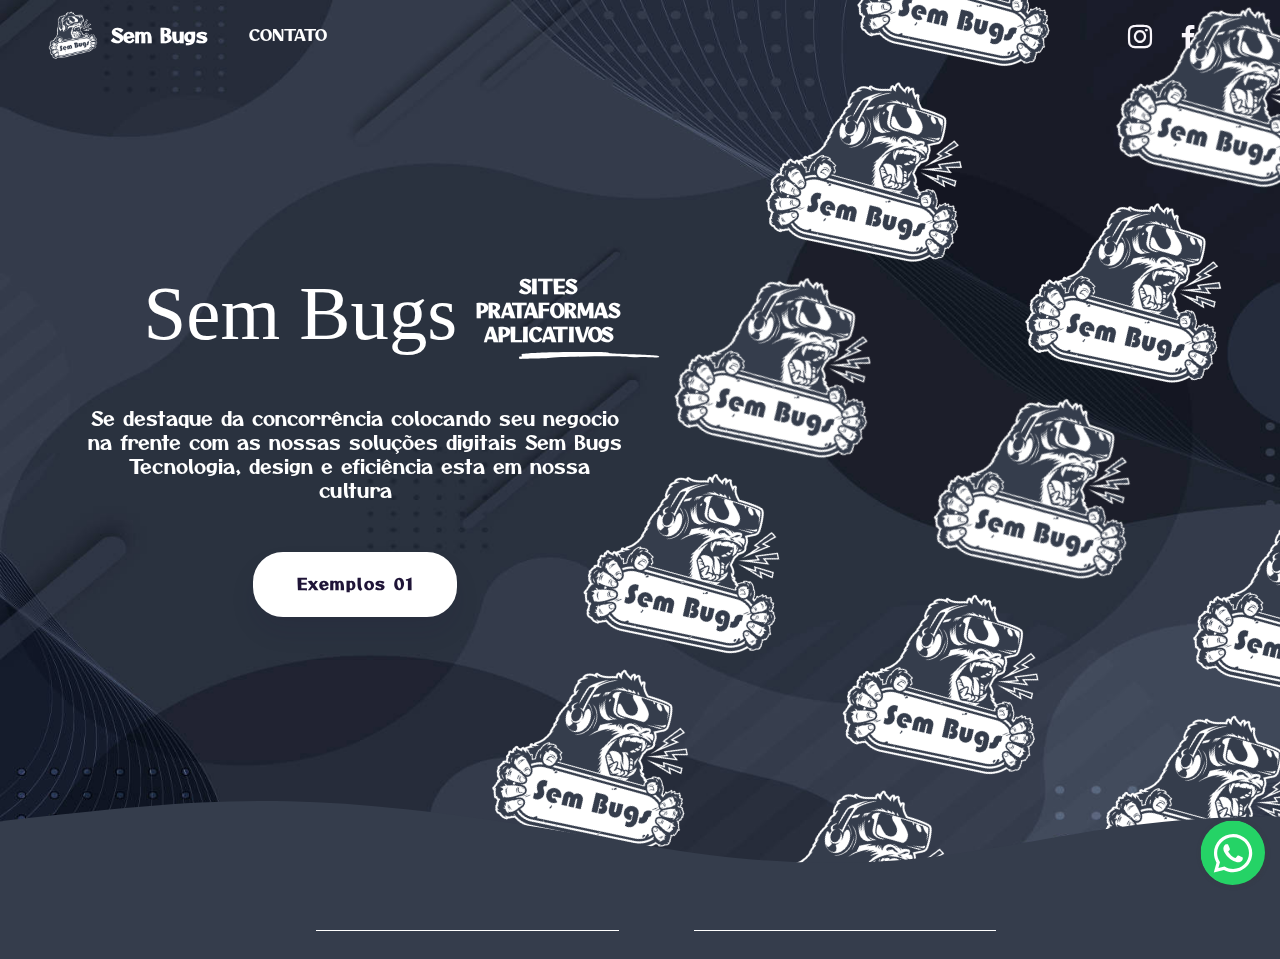
==== commit 899198b3: "Add files via upload" ====
--- a/index.html
+++ b/index.html
@@ -8,25 +8,25 @@
   <meta name="twitter:card" content="summary_large_image"/>
   <meta name="twitter:image:src" content="assets/images/index-meta.png">
   <meta property="og:image" content="assets/images/index-meta.png">
-  <meta name="twitter:title" content="Iglume: Laje Pré moldada - Treliçada e Protendida">
+  <meta name="twitter:title" content="Sem Bugs">
   <meta name="viewport" content="width=device-width, initial-scale=1, minimum-scale=1">
-  <link rel="shortcut icon" href="assets/images/images-1-128x128.png" type="image/x-icon">
-  <meta name="description" content="A IgluMe é uma empresa do segmento de Lajes Pré-moldadas ou Pré Fabricadas,Trabalhamos com todos os tipo de lajes como: Laje treliçada com isopor, Laje treliçada com lajota cerâmica, Laje Painel treliçado maciço, Laje Painel treliçado Aliviado, Laje nervurada e Laje protendida com isopor ou tijolo cerâmico.">
-  
-  
-  <title>Iglume: Laje Pré moldada - Treliçada e Protendida</title>
-  <link rel="stylesheet" href="assets/web/assets/mobirise-icons2/mobirise2.css">
+  <link rel="shortcut icon" href="assets/images/logo-sem-bungs-2.0-307x307.png" type="image/x-icon">
+  <meta name="description" content=" Se destaque da concorrência colocando seu negocio
+na frente com as nossas soluções digitais Sem Bugs.Tecnologia, design e eficiência esta em nossa cultura">
+  
+  
+  <title>Sem Bugs</title>
   <link rel="stylesheet" href="assets/bootstrap/css/bootstrap.min.css">
   <link rel="stylesheet" href="assets/bootstrap/css/bootstrap-grid.min.css">
   <link rel="stylesheet" href="assets/bootstrap/css/bootstrap-reboot.min.css">
   <link rel="stylesheet" href="assets/animatecss/animate.css">
-  <link rel="stylesheet" href="assets/popup-overlay-plugin/style.css">
-  <link rel="stylesheet" href="assets/smart-cart/minicart-theme.css">
+  <link rel="stylesheet" href="assets/chatbutton/floating-wpp.css">
   <link rel="stylesheet" href="assets/dropdown/css/style.css">
   <link rel="stylesheet" href="assets/socicon/css/styles.css">
   <link rel="stylesheet" href="assets/theme/css/style.css">
-  <link rel="preload" href="https://fonts.googleapis.com/css?family=Manrope:200,300,400,500,600,700,800&display=swap" as="style" onload="this.onload=null;this.rel='stylesheet'">
-  <noscript><link rel="stylesheet" href="https://fonts.googleapis.com/css?family=Manrope:200,300,400,500,600,700,800&display=swap"></noscript>
+  <link href="assets/fonts/style.css" rel="stylesheet">
+  <link rel="preload" href="https://fonts.googleapis.com/css?family=Otomanopee+One:400&display=swap" as="style" onload="this.onload=null;this.rel='stylesheet'">
+  <noscript><link rel="stylesheet" href="https://fonts.googleapis.com/css?family=Otomanopee+One:400&display=swap"></noscript>
   <link rel="preload" as="style" href="assets/mobirise/css/mbr-additional.css"><link rel="stylesheet" href="assets/mobirise/css/mbr-additional.css" type="text/css">
   
   
@@ -36,17 +36,18 @@
 </head>
 <body>
   
-  <section data-bs-version="5.1" class="menu menu1 cid-tq6AaLblFA" once="menu" id="menu01-17">
-    
+  <section data-bs-version="5.1" class="menu menu3 cid-t0FpGBJ9zo" once="menu" id="menu3-f">
+    
+
     <nav class="navbar navbar-dropdown navbar-fixed-top navbar-expand-lg">
-        <div class="container">
+        <div class="container-fluid">
             <div class="navbar-brand">
                 <span class="navbar-logo">
-                    
-                        <a href="index.html#top"><img src="[data-uri]" alt="" style="height: 3rem;" loading="lazy" class="lazyload" data-src="assets/images/group-3073-170x47.png"></a>
-                    
+                    <a href="index.html">
+                        <img src="[data-uri]" alt="Sem Bugs" style="height: 4.1rem;" loading="lazy" class="lazyload" data-src="assets/images/logo-sem-bungs-2.0-307x307.png">
+                    </a>
                 </span>
-                
+                <span class="navbar-caption-wrap"><a class="navbar-caption text-white display-7" href="index.html">Sem Bugs</a></span>
             </div>
             <button class="navbar-toggler" type="button" data-toggle="collapse" data-bs-toggle="collapse" data-target="#navbarSupportedContent" data-bs-target="#navbarSupportedContent" aria-controls="navbarNavAltMarkup" aria-expanded="false" aria-label="Toggle navigation">
                 <div class="hamburger">
@@ -57,549 +58,133 @@
                 </div>
             </button>
             <div class="collapse navbar-collapse" id="navbarSupportedContent">
-                <ul class="navbar-nav nav-dropdown" data-app-modern-menu="true"><li class="nav-item"><a class="nav-link link text-primary display-7" href="index.html#top" data-bs-auto-close="outside" aria-expanded="false">Home</a></li><li class="nav-item"><a class="nav-link link show text-primary display-7" href="#" data-bs-auto-close="outside" aria-expanded="false">Contato</a></li>
-                    
-                    <li class="nav-item dropdown"><a class="nav-link link text-primary dropdown-toggle show display-7" href="index.html#top" data-toggle="dropdown-submenu" data-bs-toggle="dropdown" data-bs-auto-close="outside" aria-expanded="false">Tipos de Lajes</a><div class="dropdown-menu show" aria-labelledby="dropdown-315" data-bs-popper="none"><a class="text-primary dropdown-item display-7" href="page1.html">Laje Treliçada com Isopor </a><a class="text-primary dropdown-item display-7" href="page2.html">Laje Treliçada com Tijolo </a><a class="text-primary dropdown-item display-7" href="page3.html">Laje Painel Treliçado Maciço e Aliviádo </a><a class="text-primary dropdown-item display-7" href="page1.html">Laje Protendida Com Isopor </a><a class="text-primary dropdown-item display-7" href="page1.html">Laje Protendida com Cerâmica | Tijolo </a></div>
-                    </li><li class="nav-item"><a class="nav-link link text-primary display-7" href="index.html#top">Sobre Nós</a></li></ul>
+                <ul class="navbar-nav nav-dropdown nav-right" data-app-modern-menu="true"><li class="nav-item"><a class="nav-link link text-white display-4" href="Contato.html">CONTATO</a>
+                    </li></ul>
                 <div class="icons-menu">
-                    
-                        <a href="https://pt-br.facebook.com/iglume/" target="_blank"><span class="p-2 mbr-iconfont socicon-facebook socicon" style="font-size: 24px; color: rgb(0, 104, 235); fill: rgb(0, 104, 235);"></span></a>
+                    <a class="iconfont-wrapper" href="https://www.instagram.com/guilherme.chelsea/" target="_blank">
+                        <span class="p-2 mbr-iconfont socicon-instagram socicon"></span>
+                    </a>
+                    <a class="iconfont-wrapper" href="https://www.facebook.com/guilherme.chelseafc" target="_blank">
+                        <span class="p-2 mbr-iconfont socicon-facebook socicon"></span>
+                    </a>
                     
                     
-                        <a href="https://www.instagram.com/iglume_/" target="_blank"><span class="p-2 mbr-iconfont socicon-twitter socicon" style="font-size: 24px; color: rgb(0, 104, 235); fill: rgb(0, 104, 235);"></span></a>
-                    
-                    
-                        <a href="https://www.instagram.com/iglume_/" target="_blank"><span class="p-2 mbr-iconfont socicon-instagram socicon" style="font-size: 24px; color: rgb(0, 104, 235); fill: rgb(0, 104, 235);"></span></a>
-                    
-                    
-                </div>
-                <div class="navbar-buttons mbr-section-btn"><a class="btn btn-sm btn-secondary display-7" href="https://api.whatsapp.com/message/5LH3IWKH4NJTF1?autoload=1&app_absent=0" target="_blank">Orçamento&nbsp; Grátis!</a></div>
+                </div>
+                
             </div>
         </div>
     </nav>
 </section>
 
-<section data-bs-version="5.1" class="header3 cid-tqLnFnzmm6" id="header03-4a">
-    
-    
-
-    
-    <div class="container">
-        <div class="row align-left justify-content-center align-content-around">
-            <div class="col-12 col-lg col-md-12 m-auto">
-                <div class="text-wrapper md-pb">
-                    <h2 class="mbr-section-subtitle mbr-fonts-style mb-2 align-left display-1"><strong>Laje Pré moldada</strong></h2>
-                    <h1 class="mbr-section-title mbr-fonts-style mb-4 align-left display-1"><strong>Orçamento 100% Grátis</strong></h1>
-                    <p class="mbr-text mbr-fonts-style align-left display-5">
-                        O Melhor preço de <strong>LAJE TRELIÇADA, PAINEL TRELIÇADO E LAJE PROTENDIDA
-                    </strong></p>
-                     <div class="mbr-section-btn mt-4"><a class="btn btn-secondary display-4" href="https://api.whatsapp.com/message/5LH3IWKH4NJTF1?autoload=1&app_absent=0" target="_blank"><span class="mobi-mbri mobi-mbri-cursor-click mbr-iconfont mbr-iconfont-btn"></span>SOLICITAR ORÇAMENTO</a></div>
-                  
-                </div>
-            </div>
-            <div class="col-12 col-md-12 col-lg-6 image-wrapper">
-                <img class="w-100 lazyload" src="[data-uri]" alt="" loading="lazy" data-src="assets/images/engenheiro-projeto-laje-1-752x575.png">
-            </div>
-        </div>
-    </div>
-</section>
-
-<section data-bs-version="5.1" class="header1 cid-tq6fedrPaP" id="aheader1-0">
-
-    
-
-    
-    
-    <div class="container">
-        <div class="m-0 row align-items-center">
-            <div class="col-12 col-lg col-text">
-                <div class="card-wrapper">
-                    <div class="card-box">
-                        <h4 class="card-title mbr-fonts-style display-1"><strong>Técnicos Qualificados</strong></h4>
-                        <p class="mbr-text mbr-fonts-style display-2"><strong>Atendimento</strong> direto na sua <strong>obra</strong>. Solicite uma visita técnica, <strong>sem custo!</strong><br></p>
-                        <div class="mbr-section-btn"><a class="btn btn-black display-4" href="https://api.whatsapp.com/message/5LH3IWKH4NJTF1?autoload=1&app_absent=0" target="_blank"><span class="mobi-mbri mobi-mbri-cursor-click mbr-iconfont mbr-iconfont-btn"></span>SOLICITAR VISITA</a></div>
-                    </div>
-                </div>
-            </div>
-            <div class="col-12 col-lg-6 col-img">
-                <div class="circle-blur"></div>
-                <div class="image-wrapper">
-                    <img src="[data-uri]" alt="" loading="lazy" class="lazyload" data-src="assets/images/imagem-2-808x595.png">
-                </div>
-            </div>
-        </div>
-    </div>
-</section>
-
-<section data-bs-version="5.1" class="header1 cid-tq6g1WfdaA" id="aheader1-1">
-
-    
-
-    
-    
-    <div class="container">
-        <div class="m-0 row align-items-center">
-            <div class="col-12 col-lg col-text">
-                <div class="card-wrapper">
-                    <div class="card-box">
-                        <h4 class="card-title mbr-fonts-style display-1"><strong>Envie o Projeto da sua Laje para nossa equipe de Engenharia</strong></h4>
-                        <p class="mbr-text mbr-fonts-style display-5">Calculamos a Laje Pré moldada ideal para a sua construção</p>
-                        <div class="mbr-section-btn"><a class="btn btn-secondary display-4" href="https://api.whatsapp.com/message/5LH3IWKH4NJTF1?autoload=1&app_absent=0" target="_blank"><span class="mobi-mbri mobi-mbri-cursor-click mbr-iconfont mbr-iconfont-btn"></span>ENVIAR PLOJETO</a></div>
-                    </div>
-                </div>
-            </div>
-            <div class="col-12 col-lg-6 col-img">
-                <div class="circle-blur"></div>
-                <div class="image-wrapper">
-                    <img src="[data-uri]" alt="" loading="lazy" class="lazyload" data-src="assets/images/ilustrao-projeto-2d-iglume-513x697.png">
-                </div>
-            </div>
-        </div>
-    </div>
-</section>
-
-<section data-bs-version="5.1" class="slider4 mbr-embla cid-tq6hDDPdKw" id="slider4-b">
-    
-    
-    <div class="position-relative text-center">
-        <div class="mbr-section-head">
-            <h4 class="mbr-section-title mbr-fonts-style align-center mb-0 display-1"><strong>&nbsp; &nbsp; &nbsp; &nbsp;Veja a Melhor Laje Pré moldada  para vc</strong><strong><br></strong></h4>
-            
-        </div>
-        <div class="embla mt-4" data-skip-snaps="true" data-align="center" data-contain-scroll="trimSnaps" data-loop="true" data-auto-play-interval="5" data-draggable="true">
-            <div class="embla__viewport container">
-                <div class="embla__container">
-                    <div class="embla__slide slider-image item active" style="margin-left: 2rem; margin-right: 2rem;">
-                        <div class="slide-content">
-                            <div class="item-wrapper">
-                                <div class="item-img">
-                                    <img src="[data-uri]" alt="" data-slide-to="0" data-bs-slide-to="0" loading="lazy" class="lazyload" data-src="assets/images/laje-isopor-2-1-412x204.png">
-                                </div>
-                            </div>
-                            <div class="item-content">
-                                <h5 class="item-title mbr-fonts-style display-4"><strong>LAJE PROTENDIDA COM ISOPOR</strong></h5>
-                                
-                                <p class="mbr-text mbr-fonts-style mt-3 display-7">Fácil e prática de montar,  gera poucos resíduos no corte quando necessário, podendo cortar até com uma faca de cortar pão.<br></p>
-                            </div>
-                            <div class="mbr-section-btn item-footer mt-2"><a href="page1.html" class="btn item-btn btn-secondary display-7" target="_blank">VEJA AS VANTAGENS E DESVANTAGENS</a></div>
-                        </div>
-                    </div>
-                    <div class="embla__slide slider-image item" style="margin-left: 2rem; margin-right: 2rem;">
-                        <div class="slide-content">
-                            <div class="item-wrapper">
-                                <div class="item-img">
-                                    <img src="[data-uri]" alt="" data-slide-to="1" data-bs-slide-to="1" loading="lazy" class="lazyload" data-src="assets/images/painel-macio-412x208.png">
-                                </div>
-                            </div>
-                            <div class="item-content">
-                                <h5 class="item-title mbr-fonts-style display-4"><strong>LAJE PRÉ FABRICADA PAINEL TRELIÇADO</strong></h5>
-                                
-                                <p class="mbr-text mbr-fonts-style mt-3 display-7">Mais econômica em relação à laje maciça tradicional, por não utilizar madeiras e por utilizar menos escoras.Tem um ótimo acabamento final, dispensando o uso de forros dependendo do perfil da obra. </p>
-                            </div>
-                            <div class="mbr-section-btn item-footer mt-2"><a href="" class="btn item-btn btn-secondary display-7" target="_blank">VEJA AS VANTAGENS E DESVANTAGENS</a></div>
-                        </div>
-                    </div>
-                    
-                    <div class="embla__slide slider-image item" style="margin-left: 2rem; margin-right: 2rem;">
-                        <div class="slide-content">
-                            <div class="item-wrapper">
-                                <div class="item-img">
-                                    <img src="[data-uri]" alt="" data-slide-to="2" data-bs-slide-to="2" loading="lazy" class="lazyload" data-src="assets/images/laje-de-tijolo-1-1-412x202.png">
-                                </div>
-                            </div>
-                            <div class="item-content">
-                                <h5 class="item-title mbr-fonts-style display-4"><strong>LAJE TRELIÇADA COM LAJOTA CERÂMICA</strong></h5>
-                                
-                                <p class="mbr-text mbr-fonts-style mt-3 display-7">Fácil e prática de montar,  gera poucos resíduos no corte quando necessário, podendo cortar até com uma faca de cortar pão.</p>
-                            </div>
-                            <div class="mbr-section-btn item-footer mt-2"><a href="" class="btn item-btn btn-secondary display-7" target="_blank">VEJA AS VANTAGENS E DESVANTAGENS</a></div>
-                        </div>
-                    </div><div class="embla__slide slider-image item" style="margin-left: 2rem; margin-right: 2rem;">
-                        <div class="slide-content">
-                            <div class="item-wrapper">
-                                <div class="item-img">
-                                    <img src="[data-uri]" alt="" data-slide-to="3" data-bs-slide-to="3" loading="lazy" class="lazyload" data-src="assets/images/laje-tijolo-cermico-protendida-308x168.png">
-                                </div>
-                            </div>
-                            <div class="item-content">
-                                <h5 class="item-title mbr-fonts-style display-4"><strong>LAJE PROTENDIDA TIJOLO</strong></h5>
-                                
-                                <p class="mbr-text mbr-fonts-style mt-3 display-7">Fácil e prática de montar,  gera poucos resíduos no corte quando necessário, podendo cortar até com uma faca de cortar pão.</p>
-                            </div>
-                            <div class="mbr-section-btn item-footer mt-2"><a href="" class="btn item-btn btn-secondary display-7" target="_blank">VEJA AS VANTAGENS E DESVANTAGENS</a></div>
-                        </div>
-                    </div><div class="embla__slide slider-image item" style="margin-left: 2rem; margin-right: 2rem;">
-                        <div class="slide-content">
-                            <div class="item-wrapper">
-                                <div class="item-img">
-                                    <img src="[data-uri]" alt="" data-slide-to="4" data-bs-slide-to="4" loading="lazy" class="lazyload" data-src="assets/images/laje-protendida-isopor-412x227.png">
-                                </div>
-                            </div>
-                            <div class="item-content">
-                                <h5 class="item-title mbr-fonts-style display-4"><strong>LAJE PROTENDIDA</strong></h5>
-                                
-                                <p class="mbr-text mbr-fonts-style mt-3 display-7">Suporta vãos de até 3,10m livre sem escoras, já vem com a contra flexa, reduzindo o custo da mão de obra para a montagem do escoramento e da locação das escoras, suporta o dobro da carga da laje treliçada. </p>
-                            </div>
-                            <div class="mbr-section-btn item-footer mt-2"><a href="" class="btn item-btn btn-secondary display-7" target="_blank">VEJA AS VANTAGENS E DESVANTAGENS</a></div>
-                        </div>
-                    </div>
-                </div>
-            </div>
-            <button class="embla__button embla__button--prev">
-                <span class="mobi-mbri mobi-mbri-arrow-prev mbr-iconfont" aria-hidden="true"></span>
-                <span class="sr-only visually-hidden visually-hidden">Previous</span>
-            </button>
-            <button class="embla__button embla__button--next">
-                <span class="mobi-mbri mobi-mbri-arrow-next mbr-iconfont" aria-hidden="true"></span>
-                <span class="sr-only visually-hidden visually-hidden">Next</span>
-            </button>
-        </div>
-    </div>
-</section>
-
-<section data-bs-version="5.1" class="gallery3 cid-tq6pLC8V3r" id="gallery3-o">
-    
-    
-    <div class="container-fluid">
-        <div class="mbr-section-head">
-            <h4 class="mbr-section-title mbr-fonts-style align-center mb-0 display-1"><strong>O que acompanha a sua Laje?</strong></h4>
-            
-        </div>
-        <div class="row mt-4">
-            <div class="item features-image сol-12 col-md-6 col-lg-4">
-                <div class="item-wrapper">
-                    <div class="item-img">
-                        <img src="[data-uri]" alt="" loading="lazy" class="lazyload" data-src="assets/images/projeto-de-montagem-da-laje-premoldada-883x615.png">
-                    </div>
-                    <div class="item-content">
-                        <h5 class="item-title mbr-fonts-style display-4"><strong>Proejeto de Montagem</strong></h5>
-                        
-                        <p class="mbr-text mbr-fonts-style mt-3 display-7"><strong>Projeto 2D de montagem </strong>da sua laje e toda Assistência técnica de acompanhamento.<br></p>
-                    </div>
-                    
-                </div>
-            </div>
-            <div class="item features-image сol-12 col-md-6 col-lg-4">
-                <div class="item-wrapper">
-                    <div class="item-img">
-                        <img src="[data-uri]" alt="" loading="lazy" class="lazyload" data-src="assets/images/art-anotao-de-responsabilidade-tcnica-do-engenheiro-883x615.png">
-                    </div>
-                    <div class="item-content">
-                        <h5 class="item-title mbr-fonts-style display-4"><strong>ART de Fábrica</strong></h5>
-                        
-                        <p class="mbr-text mbr-fonts-style mt-3 display-7"><strong>A</strong>notação de<strong> R</strong>esponsabilidade <strong>T</strong>écnica de <strong>Fabricação</strong> da Laje, atestando <strong>produtos</strong> de <strong>Qualidade</strong>.&nbsp;<br></p>
-                    </div>
-                    
-                </div>
-            </div>
-            <div class="item features-image сol-12 col-md-6 col-lg-4">
-                <div class="item-wrapper">
-                    <div class="item-img">
-                        <img src="[data-uri]" alt="" loading="lazy" class="lazyload" data-src="assets/images/garantia-da-laje-pr-moldada-2-883x621.png">
-                    </div>
-                    <div class="item-content">
-                        <h5 class="item-title mbr-fonts-style display-4"><strong>Garantia de 5 Anos</strong></h5>
-                        
-                        <p class="mbr-text mbr-fonts-style mt-3 display-7"><strong>5 Anos de Garantia</strong> contra defeitos de Fabricação, após a montagem da laje.</p>
-                    </div>
-                    
-                </div>
-            </div>
-            
-        </div>
-    </div>
-</section>
-
-<section data-bs-version="5.1" class="header1 cid-tqtU6DLYsf" id="header01-1t">
-
-    
-
-    
-    
-
-    <div class="container">
-        <div class="row justify-content-center">
-            <div class="col-12 col-lg-9">
-                
-                <h1 class="mbr-section-title mbr-fonts-style mb-3 display-1">Mais de <strong>1.113 Orçamentos</strong> realizados</h1>
-                <p class="mbr-text mbr-fonts-style display-1">Realizados em <strong>17 CIDADES&nbsp;</strong><br></p>
-                
-            </div>
-        </div>
-    </div>
-</section>
-
-<section data-bs-version="5.1" class="slider3 mbr-embla cid-tqMdBg5lZ3" id="slider3-5f">
-    
-
-    
-
-    <div class="container">
-        <div class="row title-block">
-            <div class="col">
-                <h4 class="mbr-section-subtitle mbr-fonts-style display-1"><strong>Quem contratou recomenda</strong></h4>
-            </div>
-            <div class="col-auto">
-                
-            </div>
-        </div>
-        <div class="embla" data-skip-snaps="true" data-align="center" data-contain-scroll="trimSnaps" data-loop="true" data-auto-play-interval="5" data-draggable="true">
-            <div class="embla__viewport container">
-                <div class="embla__container">
-                    
-                    <div class="embla__slide slider-image item features-image active" style="margin-left: 1rem; margin-right: 1rem;">
-                        <div class="slide-content">
-                            <div class="shadow item-wrapper">
-                                <div class="row people">
-                                    <div class="col-auto">
-                                        <img src="[data-uri]" alt="" data-slide-to="0" data-bs-slide-to="0" loading="lazy" class="lazyload" data-src="assets/images/image-396-99x99.png">
-                                    </div>
-                                    <div class="col">
-                                        <div class="iconfont-wrapper">
-                                            <span class="mbr-iconfont mbr-iconfont-1 mobi-mbri-star mobi-mbri" style="color: rgb(255, 107, 0); fill: rgb(255, 107, 0);"></span>
-                                            <span class="mbr-iconfont mbr-iconfont-1 mobi-mbri-star mobi-mbri" style="color: rgb(255, 107, 0); fill: rgb(255, 107, 0);"></span>
-                                            <span class="mbr-iconfont mbr-iconfont-1 mobi-mbri-star mobi-mbri" style="color: rgb(255, 107, 0); fill: rgb(255, 107, 0);"></span>
-                                            <span class="mbr-iconfont mbr-iconfont-1 mobi-mbri-star mobi-mbri" style="color: rgb(255, 107, 0); fill: rgb(255, 107, 0);"></span>
-                                            <span class="mbr-iconfont mbr-iconfont-1 mobi-mbri-star mobi-mbri" style="color: rgb(255, 107, 0); fill: rgb(255, 107, 0);"></span>
-                                        </div>
-                                        <h5 class="card-text mbr-fonts-style display-4">Sem sombra de dúvidas, indico a Iglume. Atendimento excepcional, produto de qualidade. Já fizemos várias obras juntos e nunca tivemos problema<br><br></h5>
-                                        <div class="align">
-                                            <h5 class="card-subtitle mbr-fonts-style display-4">
-                                                <strong>Matheus&nbsp;</strong></h5>
-                                            <h5 class="card-subtitle2 mbr-fonts-style display-4"><strong>
-                                                    Coelho</strong></h5>
-                                        </div>
-                                    </div>
-                                </div>
-                            </div>
-                        </div>
-                    </div><div class="embla__slide slider-image item features-image" style="margin-left: 1rem; margin-right: 1rem;">
-                        <div class="slide-content">
-                            <div class="shadow item-wrapper">
-                                <div class="row people">
-                                    <div class="col-auto">
-                                        <img src="[data-uri]" alt="" data-slide-to="1" data-bs-slide-to="1" loading="lazy" class="lazyload" data-src="assets/images/image-383-99x99.png">
-                                    </div>
-                                    <div class="col">
-
-                                        <div class="iconfont-wrapper">
-                                            <span class="mbr-iconfont mbr-iconfont-1 mobi-mbri-star mobi-mbri" style="color: rgb(255, 107, 0); fill: rgb(255, 107, 0);"></span>
-                                            <span class="mbr-iconfont mbr-iconfont-1 mobi-mbri-star mobi-mbri" style="color: rgb(255, 107, 0); fill: rgb(255, 107, 0);"></span>
-                                            <span class="mbr-iconfont mbr-iconfont-1 mobi-mbri-star mobi-mbri" style="color: rgb(255, 107, 0); fill: rgb(255, 107, 0);"></span>
-                                            <span class="mbr-iconfont mbr-iconfont-1 mobi-mbri-star mobi-mbri" style="color: rgb(255, 107, 0); fill: rgb(255, 107, 0);"></span>
-                                            <span class="mbr-iconfont mbr-iconfont-1 mobi-mbri-star mobi-mbri" style="color: rgb(255, 107, 0); fill: rgb(255, 107, 0);"></span>
-                                        </div>
-                                        <h5 class="card-text mbr-fonts-style display-4">Atendimento Profissional, qualidade nos produtos, tempo de entrega atende as expectativas, mão de obra qualificada na venda e no pós venda, parabéns a todos!<br><br></h5>
-                                        <div class="align">
-                                            <h5 class="card-subtitle mbr-fonts-style display-4">
-                                                <strong>Rafael&nbsp;</strong></h5>
-                                            <h5 class="card-subtitle2 mbr-fonts-style display-4"><strong>
-                                                    Carvalho</strong></h5>
-                                        </div>
-                                    </div>
-                                </div>
-                            </div>
-                        </div>
-                    </div>
-                    <div class="embla__slide slider-image item features-image" style="margin-left: 1rem; margin-right: 1rem;">
-                        <div class="slide-content">
-                            <div class="shadow item-wrapper">
-                                <div class="row people">
-                                    <div class="col-auto">
-                                        <img src="[data-uri]" alt="" data-slide-to="2" data-bs-slide-to="2" loading="lazy" class="lazyload" data-src="assets/images/image-397-99x99.png">
-                                    </div>
-                                    <div class="col">
-                                        <div class="iconfont-wrapper">
-                                            <span class="mbr-iconfont mbr-iconfont-1 mobi-mbri-star mobi-mbri" style="color: rgb(255, 107, 0); fill: rgb(255, 107, 0);"></span>
-                                            <span class="mbr-iconfont mbr-iconfont-1 mobi-mbri-star mobi-mbri" style="color: rgb(255, 107, 0); fill: rgb(255, 107, 0);"></span>
-                                            <span class="mbr-iconfont mbr-iconfont-1 mobi-mbri-star mobi-mbri" style="color: rgb(255, 107, 0); fill: rgb(255, 107, 0);"></span>
-                                            <span class="mbr-iconfont mbr-iconfont-1 mobi-mbri-star mobi-mbri" style="color: rgb(255, 107, 0); fill: rgb(255, 107, 0);"></span>
-                                            <span class="mbr-iconfont mbr-iconfont-1 mobi-mbri-star mobi-mbri" style="color: rgb(255, 107, 0); fill: rgb(255, 107, 0);"></span>
-                                        </div>
-                                        <h5 class="card-text mbr-fonts-style display-4">Excelente empresa, com muito valor agregado, atendimento ágil, produção de alta qualidade e entrega pontual.<br><br><br></h5>
-                                        <div class="align">
-                                            <h5 class="card-subtitle mbr-fonts-style display-4">
-                                                <strong>Luiz</strong></h5>
-                                            <h5 class="card-subtitle2 mbr-fonts-style display-4"><strong>
-                                                    Silva</strong></h5>
-                                        </div>
-                                    </div>
-                                </div>
-                            </div>
-                        </div>
-                    </div><div class="embla__slide slider-image item features-image" style="margin-left: 1rem; margin-right: 1rem;">
-                        <div class="slide-content">
-                            <div class="shadow item-wrapper">
-                                <div class="row people">
-                                    <div class="col-auto">
-                                        <img src="[data-uri]" alt="" data-slide-to="3" data-bs-slide-to="3" loading="lazy" class="lazyload" data-src="assets/images/image-393-99x99.png">
-                                    </div>
-                                    <div class="col">
-                                        <div class="iconfont-wrapper">
-                                            <span class="mbr-iconfont mbr-iconfont-1 mobi-mbri-star mobi-mbri" style="color: rgb(255, 107, 0); fill: rgb(255, 107, 0);"></span>
-                                            <span class="mbr-iconfont mbr-iconfont-1 mobi-mbri-star mobi-mbri" style="color: rgb(255, 107, 0); fill: rgb(255, 107, 0);"></span>
-                                            <span class="mbr-iconfont mbr-iconfont-1 mobi-mbri-star mobi-mbri" style="color: rgb(255, 107, 0); fill: rgb(255, 107, 0);"></span>
-                                            <span class="mbr-iconfont mbr-iconfont-1 mobi-mbri-star mobi-mbri" style="color: rgb(255, 107, 0); fill: rgb(255, 107, 0);"></span>
-                                            <span class="mbr-iconfont mbr-iconfont-1 mobi-mbri-star mobi-mbri" style="color: rgb(255, 107, 0); fill: rgb(255, 107, 0);"></span>
-                                        </div>
-                                        <h5 class="card-text mbr-fonts-style display-4">Foi excelente experiência contar com a consultoria do IgluMe. Pessoas incríveis, responderam todas as minhas dúvidas e necessidades, inclusive orientação técnicas sobre o produto.</h5>
-                                        <div class="align">
-                                            <h5 class="card-subtitle mbr-fonts-style display-4"><strong>Lídia&nbsp;</strong></h5>
-                                            <h5 class="card-subtitle2 mbr-fonts-style display-4"><strong>
-                                                    Alvarenga</strong></h5>
-                                        </div>
-                                    </div>
-                                </div>
-                            </div>
-                        </div>
-                    </div><div class="embla__slide slider-image item features-image" style="margin-left: 1rem; margin-right: 1rem;">
-                        <div class="slide-content">
-                            <div class="shadow item-wrapper">
-                                <div class="row people">
-                                    <div class="col-auto">
-                                        <img src="[data-uri]" alt="" data-slide-to="4" data-bs-slide-to="4" loading="lazy" class="lazyload" data-src="assets/images/image-392-99x99.png">
-                                    </div>
-                                    <div class="col">
-                                        <div class="iconfont-wrapper">
-                                            <span class="mbr-iconfont mbr-iconfont-1 mobi-mbri-star mobi-mbri" style="color: rgb(255, 107, 0); fill: rgb(255, 107, 0);"></span>
-                                            <span class="mbr-iconfont mbr-iconfont-1 mobi-mbri-star mobi-mbri" style="color: rgb(255, 107, 0); fill: rgb(255, 107, 0);"></span>
-                                            <span class="mbr-iconfont mbr-iconfont-1 mobi-mbri-star mobi-mbri" style="color: rgb(255, 107, 0); fill: rgb(255, 107, 0);"></span>
-                                            <span class="mbr-iconfont mbr-iconfont-1 mobi-mbri-star mobi-mbri" style="color: rgb(255, 107, 0); fill: rgb(255, 107, 0);"></span>
-                                            <span class="mbr-iconfont mbr-iconfont-1 mobi-mbri-star mobi-mbri" style="color: rgb(255, 107, 0); fill: rgb(255, 107, 0);"></span>
-                                        </div>
-                                        <h5 class="card-text mbr-fonts-style display-4">Excelente atendimento, trabalho em comércio e sei que no dia de hoje isso é de extrema importância, parabéns, estou muito satisfeito<br><br><br></h5>
-                                        <div class="align">
-                                            <h5 class="card-subtitle mbr-fonts-style display-4"><strong>Fábio&nbsp;</strong></h5>
-                                            <h5 class="card-subtitle2 mbr-fonts-style display-4"><strong>
-                                                    Lúcío</strong></h5>
-                                        </div>
-                                    </div>
-                                </div>
-                            </div>
-                        </div>
-                    </div>
-                    
-                </div>
-            </div>
-            <button class="embla__button embla__button--prev">
-                <span class="mobi-mbri mobi-mbri-arrow-prev mbr-iconfont" aria-hidden="true"></span>
-                <span class="sr-only visually-hidden visually-hidden">Previous</span>
-            </button>
-            <button class="embla__button embla__button--next">
-                <span class="mobi-mbri mobi-mbri-arrow-next mbr-iconfont" aria-hidden="true"></span>
-                <span class="sr-only visually-hidden visually-hidden">Next</span>
-            </button>
-        </div>
-        
-    </div>
-</section>
-
-<section data-bs-version="5.1" class="features4 cid-tqtEjePkm2" id="afeatures4-1r">
-
-    
-
-    <div class="mbr-overlay" style="opacity: 0.9; background-color: rgb(5, 77, 128);"></div>
-    
-    <div class="container">
-        <div class="row justify-content-center">
-            <div class="col-12">
-                <div class="title-container">
-                    <h3 class="mbr-section-title mb-0 mbr-fonts-style align-center display-2"><strong>Os melhores Pré moldados em sua obra.</strong></h3>
-                    <h4 class="mbr-section-subtitle mb-0 mbr-fonts-style align-center display-4">Pré Fabricados e pré- moldados de qualidade para a sua construção&nbsp;</h4>
-                    <div class="mbr-section-btn align-center"><a class="btn btn-primary display-5" href="https://api.whatsapp.com/message/5LH3IWKH4NJTF1?autoload=1&app_absent=0" target="_blank"><span class="mobi-mbri mobi-mbri-cursor-click mbr-iconfont mbr-iconfont-btn"></span>Solicitar Orçamento</a></div>
-                </div>
-            </div>
-        </div>
-    </div>
-</section>
-
-<section data-bs-version="5.1" class="footer1 cid-tq6EIiPhSa" once="footers" id="afooter1-1h">
-
-    
-    
-
-    
+<section data-bs-version="5.1" class="header1 cid-sQg5cWglN6 mbr-fullscreen" id="header1-1">
+
+    
+
+    
+
+    <div class="right-images">
+        <div class="animated-container">
+            <div class="img img1"></div>
+            <div class="img img1"></div>
+            <div class="img img1 animated"></div>
+            <div class="img img1"></div>
+            <div class="img img1"></div>
+            <div class="img img1"></div>
+            <div class="img img2"></div>
+            <div class="img img2"></div>
+            <div class="img img2 animated"></div>
+            <div class="img img2"></div>
+            <div class="img img2 animated"></div>
+            <div class="img img2"></div>
+            <div class="img img1"></div>
+            <div class="img img1"></div>
+            <div class="img img1"></div>
+            <div class="img img1"></div>
+            <div class="img img1 animated"></div>
+            <div class="img img1"></div>
+            <div class="img img2"></div>
+            <div class="img img2"></div>
+            <div class="img img2"></div>
+            <div class="img img2"></div>
+            <div class="img img2"></div>
+            <div class="img img2 animated"></div>
+            <div class="img img2"></div>
+            <div class="img img1"></div>
+            <div class="img img1"></div>
+            <div class="img img1"></div>
+        </div>
+    </div>
+
     <div class="container">
         <div class="row">
-            <div class="col-12 col-lg-4 col-brand">
-                <div class="navbar-brand">
-                    <span class="navbar-logo">
-                        
-                            <img src="[data-uri]" alt="" style="height: 5.9rem;" loading="lazy" class="lazyload" data-src="assets/images/picwish-1-200x200.png">
-                        
-                    </span>
+            <div class="col-12 col-lg-6">
+                <div class="content">
                     
-                </div>
-                <p class="brand-text mbr-fonts-style display-4">
-                    A IgluMe é uma empresa do segmento de Lajes Pré-moldadas ou Pré Fabricadas, com mais de 12 anos de experiência no mercado. </p>
-                <div class="social-row display-7">
-                    <div class="soc-item">
-                        
-                            <a href="https://pt-br.facebook.com/iglume/" target="_blank"><span class="mbr-iconfont socicon-facebook socicon"></span></a>
-                        
+                    <div class="title-wrap">
+                        <h1 class="mbr-section-title mbr-fonts-style display-1">&nbsp; &nbsp;Sem Bugs&nbsp;<br></h1>
+                        <h5 class="mbr-title-addition mbr-fonts-style display-7">
+                            <span>
+                                <strong>SITES<br>PRATAFORMAS<br>APLICATIVOS</strong><svg xmlns="http://www.w3.org/2000/svg" viewBox="0 0 185 9" fill="none">
+                                    <path fill-rule="evenodd" clip-rule="evenodd" d="M32.6705 0.652891C25.9796 0.934397 16.5394 1.41835 11.6934 1.72793C3.08364 2.27765 2.89534 2.33084 3.51524 4.05534C4.03147 5.4939 3.74056 5.82048 1.94011 5.82048C0.253908 5.82048 -0.189329 6.21429 0.0677272 7.48292C0.327957 8.75893 1.0219 9.10545 3.05085 8.97394C4.50538 8.8801 12.2975 8.65327 20.3667 8.47003C28.4359 8.2868 36.7664 7.95283 38.879 7.72822C55.4427 5.96234 130.697 4.67155 141.099 5.9749C147.056 6.72041 151.714 6.82755 159.876 6.4064C161.767 6.30887 168.194 6.49654 174.157 6.82311C183.505 7.33514 185 7.26274 185 6.29926C185 5.68453 184.167 5.00478 183.149 4.78903C180.08 4.13957 155.962 2.92489 137.532 2.49117C124.76 2.1912 119.631 1.79886 117.992 0.996461C116.131 0.0861856 110.002 -0.0719309 80.302 0.0248598C60.7954 0.0884018 39.3613 0.370647 32.6705 0.652891Z">
+                                    </path>
+                                </svg></span></h5>
                     </div>
-                    <div class="soc-item">
-                        
-                            <a href="https://www.instagram.com/iglume_/" target="_blank"><span class="mbr-iconfont socicon-twitter socicon"></span></a>
-                        
-                    </div>
-                    <div class="soc-item">
-                        
-                            <a href="https://www.instagram.com/iglume_/" target="_blank"><span class="mbr-iconfont socicon-instagram socicon"></span></a>
-                        
-                    </div>
-                    
-                </div>
-            </div>
-            <div class="col-12 col-lg-2 col-sm-4 ms-auto col-link1 col-link">
-                <h5 class="mbr-section-subtitle mbr-fonts-style display-4">
-                    <strong>Atalhos</strong></h5>
-                <ul class="list mbr-fonts-style display-7">
-                    <li class="mbr-text item-wrap">Home</li>
-                    <li class="mbr-text item-wrap">Contato<a href="#" class="text-danger"><br></a></li>
-                    <li class="mbr-text item-wrap">Orçamentos grátis!<a href="#" class="text-black"><br></a></li>
-                    <li class="mbr-text item-wrap"><a href="#" class="text-black">Sobre nós&nbsp;<br></a></li>
-                    <li class="mbr-text item-wrap"><br></li>
-                </ul>
-            </div>
-            <div class="col-12 col-lg-3 col-sm-4 col-link2 col-link">
-                <h5 class="mbr-section-subtitle mbr-fonts-style display-4">
-                    <strong>Tipos de Lajes</strong></h5>
-                <ul class="list mbr-fonts-style display-7">
-                    <li class="mbr-text item-wrap">LAJE PROTENDIDA COM ISOPOR<a href="#" class="text-black"><br></a></li>
-                    <li class="mbr-text item-wrap">LAJE PRÉ MOLDADA TRELIÇADA COM ISOPOR<a href="#" class="text-black"><br></a></li>
-                    <li class="mbr-text item-wrap">LAJE PRÉ FABRICADA PAINEL TRELIÇADO<a href="#" class="text-black"><br></a></li>
-                    <li class="mbr-text item-wrap"><a href="#" class="text-black">LAJE TRELIÇADA COM LAJOTA CERÂMICA<br></a></li>
-                    <li class="mbr-text item-wrap"><br></li>
-                </ul>
-            </div>
-            <div class="col-12 col-xl-2 col-lg-3 col-sm-4 col-link3 col-link">
-                <h5 class="mbr-section-subtitle mbr-fonts-style display-4">
-                    <strong>Leias mais sobre:</strong></h5>
-                <ul class="list mbr-fonts-style display-7">
-                    <li class="mbr-text item-wrap">Link 1<a href="#" class="text-black"><br></a></li>
-                    <li class="mbr-text item-wrap">Link 2<a href="#" class="text-black"><br></a></li>
-                    <li class="mbr-text item-wrap">Link 3<a href="#" class="text-black"><br></a></li>
-                    <li class="mbr-text item-wrap"><a href="#" class="text-black">Link 4</a></li>
-                </ul>
-            </div>
-            
+                    <p class="mbr-text mbr-fonts-style display-7">
+                        Se destaque da concorrência colocando seu negocio <br>na frente com as nossas soluções digitais Sem Bugs<br>&nbsp;Tecnologia, design e eficiência esta em nossa cultura</p>
+                    <div class="mbr-section-btn justify-content-center"><a class="btn btn-size btn-white display-4" href="Servicos.html">Exemplos 01<strong></strong></a></div>
+                </div>
+            </div>
+        </div>
+    </div>
+    <div class="bottom-images">
+        <div class="animated-container">
+            <div class="img img1"></div>
+            <div class="img img1 animated"></div>
+            <div class="img img2"></div>
+            <div class="img img2 animated"></div>
+            <div class="img img1 animated"></div>
+            <div class="img img1"></div>
+            <div class="img img1"></div>
+            <div class="img img2"></div>
+            <div class="img img2"></div>
+            <div class="img img2"></div>
+            <div class="img img2 "></div>
+            <div class="img img2"></div>
+        </div>
+    </div>
+    <div class="wave-container">
+        <div class="wave">
+            <svg xmlns="http://www.w3.org/2000/svg" viewBox="0 0 12635 852" fill="none">
+                <path d="M1488.94 101.957C980.637 -45.6519 284.521 40.4531 0 101.957V852H12635V70.4548C12393.6 115.791 11719.3 179.261 10953.5 70.4548C9996.13 -65.553 9903.74 248.965 9066.53 101.957C8229.31 -45.0517 8108.18 -11.7656 7371.48 70.4548C6717 143.5 6255 11.9509 5994.13 11.9514C5548.5 11.9514 4791.5 206 4355.23 101.957C3933.12 1.28993 3260.26 -0.215927 2955.13 70.4548C2678.19 142.459 1997.24 249.565 1488.94 101.957Z">
+                </path>
+            </svg>
         </div>
     </div>
 </section>
 
-<section data-bs-version="5.1" class="footer3 cid-tqHWmg22ER" id="footer01-2x">
-
-    
-
-    
-
+<section data-bs-version="5.1" class="footer1 cid-t6M9EksaP3 mbr-reveal" once="footers" id="footer01-5k">
+    
+    
     <div class="container">
         <div class="media-container-row align-center mbr-white">
-            <div class="col-12">
-                <p class="mbr-text mb-0 mbr-fonts-style display-4">
-                    © Copyright 2022 Iglume - Todos os direitos reservados<br>
-                </p>
+            <div class="row-copirayt">
+                <p class="mbr-text mb-0 mbr-fonts-style mbr-white align-left display-4">
+                    © Copyright 2022 Sem Bugs. <br>Todos os direitos reservados</p>
+            </div>
+            <div class="line"></div>
+            <div class="navbar-logo">
+                <a href="index.html">
+                    <img src="[data-uri]" alt="Sem Bugs" loading="lazy" class="lazyload" data-src="assets/images/logo-sem-bungs-2.0-307x307.png">
+                </a>
+            </div>
+            <div class="line"></div>
+            <div class="wrapper">
+                <div class="row-links">
+                    <ul class="foot-menu">
+                        <li class="foot-menu-item mbr-fonts-style display-4">CNPJ: 46.117.828/0001-25</li>
+                    </ul>
+                </div>
+                
             </div>
         </div>
     </div>
@@ -609,17 +194,20 @@
 <script src="assets/bootstrap/js/bootstrap.bundle.min.js"></script>
   <script src="assets/smoothscroll/smooth-scroll.js"></script>
   <script src="assets/ytplayer/index.js"></script>
-  <script src="assets/smart-cart/minicart.js"></script>
-  <script src="assets/smart-cart/minicart-customizer.js"></script>
-  <script src="assets/embla/embla.min.js"></script>
-  <script src="assets/embla/script.js"></script>
+  <script src="assets/chatbutton/floating-wpp.js"></script>
+  <script src="assets/chatbutton/script.js"></script>
   <script src="assets/dropdown/js/navbar-dropdown.js"></script>
   <script src="assets/theme/js/script.js"></script>
   
   
   
   <input name="animation" type="hidden">
-  <script>"use strict";if("loading"in HTMLImageElement.prototype){document.querySelectorAll('img[loading="lazy"],iframe[loading="lazy"]').forEach(e=>{e.src=e.dataset.src,e.style.paddingTop=100*e.getAttribute("data-aspectratio")+"%",e.style.height=0,e.onload=function(){e.removeAttribute("style")}})}else{const e=document.createElement("script");e.src="https://cdnjs.cloudflare.com/ajax/libs/lazysizes/5.1.2/lazysizes.min.js",document.body.appendChild(e)}</script>
+  <div id="chatbutton-wa" data-phone="+5531983849858" data-showpopup="true" data-headertitle="👋 Fale com a gente no WhatsApp!" data-popupmessage="OI!👋
+
+Digite uma mensagem aqui. Vai direto para o nosso telefone! 🔥
+
+Equipe Sem Bugs" data-placeholder="Digite aqui..." data-position="left" data-headercolor="#39847a" data-backgroundcolor="#e5ddd5" data-autoopentimeout="5" data-size="65px"><div class="floating-wpp-button" style="width: 65px; height: 65px;"><div class="floating-wpp-button-image"><!--?xml version="1.0" encoding="UTF-8" standalone="no"?--><svg xmlns="http://www.w3.org/2000/svg" xmlns:xlink="http://www.w3.org/1999/xlink" style="isolation:isolate" viewBox="0 0 800 800" width="65" height="65"><defs><clipPath id="_clipPath_A3g8G5hPEGG2L0B6hFCxamU4cc8rfqzQ"><rect width="800" height="800"></rect></clipPath></defs><g clip-path="url(#_clipPath_A3g8G5hPEGG2L0B6hFCxamU4cc8rfqzQ)"><g><path d=" M 787.59 800 L 12.41 800 C 5.556 800 0 793.332 0 785.108 L 0 14.892 C 0 6.667 5.556 0 12.41 0 L 787.59 0 C 794.444 0 800 6.667 800 14.892 L 800 785.108 C 800 793.332 794.444 800 787.59 800 Z " fill="rgb(37,211,102)"></path></g><g><path d=" M 508.558 450.429 C 502.67 447.483 473.723 433.24 468.325 431.273 C 462.929 429.308 459.003 428.328 455.078 434.22 C 451.153 440.114 439.869 453.377 436.434 457.307 C 433 461.236 429.565 461.729 423.677 458.78 C 417.79 455.834 398.818 449.617 376.328 429.556 C 358.825 413.943 347.008 394.663 343.574 388.768 C 340.139 382.873 343.207 379.687 346.155 376.752 C 348.804 374.113 352.044 369.874 354.987 366.436 C 357.931 362.999 358.912 360.541 360.875 356.614 C 362.837 352.683 361.857 349.246 360.383 346.299 C 358.912 343.352 347.136 314.369 342.231 302.579 C 337.451 291.099 332.597 292.654 328.983 292.472 C 325.552 292.301 321.622 292.265 317.698 292.265 C 313.773 292.265 307.394 293.739 301.996 299.632 C 296.6 305.527 281.389 319.772 281.389 348.752 C 281.389 377.735 302.487 405.731 305.431 409.661 C 308.376 413.592 346.949 473.062 406.015 498.566 C 420.062 504.634 431.03 508.256 439.581 510.969 C 453.685 515.451 466.521 514.818 476.666 513.302 C 487.978 511.613 511.502 499.06 516.409 485.307 C 521.315 471.55 521.315 459.762 519.842 457.307 C 518.371 454.851 514.446 453.377 508.558 450.429 Z  M 401.126 597.117 L 401.047 597.117 C 365.902 597.104 331.431 587.661 301.36 569.817 L 294.208 565.572 L 220.08 585.017 L 239.866 512.743 L 235.21 505.332 C 215.604 474.149 205.248 438.108 205.264 401.1 C 205.307 293.113 293.17 205.257 401.204 205.257 C 453.518 205.275 502.693 225.674 539.673 262.696 C 576.651 299.716 597.004 348.925 596.983 401.258 C 596.939 509.254 509.078 597.117 401.126 597.117 Z  M 567.816 234.565 C 523.327 190.024 464.161 165.484 401.124 165.458 C 271.24 165.458 165.529 271.161 165.477 401.085 C 165.46 442.617 176.311 483.154 196.932 518.892 L 163.502 641 L 288.421 608.232 C 322.839 627.005 361.591 636.901 401.03 636.913 L 401.126 636.913 L 401.127 636.913 C 530.998 636.913 636.717 531.2 636.77 401.274 C 636.794 338.309 612.306 279.105 567.816 234.565" fill-rule="evenodd" fill="rgb(255,255,255)"></path></g></g></svg></div></div></div>
+ <script>"use strict";if("loading"in HTMLImageElement.prototype){document.querySelectorAll('img[loading="lazy"],iframe[loading="lazy"]').forEach(e=>{e.src=e.dataset.src,e.style.paddingTop=100*e.getAttribute("data-aspectratio")+"%",e.style.height=0,e.onload=function(){e.removeAttribute("style")}})}else{const e=document.createElement("script");e.src="https://cdnjs.cloudflare.com/ajax/libs/lazysizes/5.1.2/lazysizes.min.js",document.body.appendChild(e)}</script>
 
 </body>
 </html>--- a/assets/chatbutton/floating-wpp.css
+++ b/assets/chatbutton/floating-wpp.css
@@ -0,0 +1,132 @@
+.floating-wpp {
+    position: fixed;
+    bottom: 15px;
+    left: 15px;
+    font-size: 14px;
+    transition: bottom 0.2s;
+    z-index: 1021;
+}
+
+.floating-wpp .floating-wpp-button {
+    position: relative;
+    border-radius: 50%;
+    box-shadow: 1px 1px 4px rgba(60, 60, 60, 0.4);
+    transition: box-shadow 0.2s;
+    cursor: pointer;
+    overflow: hidden;
+}
+
+.floating-wpp .floating-wpp-button img,
+.floating-wpp .floating-wpp-button svg {
+    position: absolute;
+    width: 100%;
+    height: auto;
+    object-fit: cover;
+    top: 50%;
+    left: 50%;
+    transform: translate3d(-50%, -50%, 0);
+    border-radius: 50%;
+}
+
+.floating-wpp:hover .floating-wpp-button {
+    box-shadow: 1px 2px 8px rgba(60, 60, 60, 0.4);
+}
+
+.floating-wpp .floating-wpp-popup {
+    /*border: 2px solid white;*/
+    border-radius: 8px;
+    background-color: #e5ddd5;
+    position: absolute;
+    overflow: hidden;
+    padding: 0;
+    box-shadow: 1px 2px 8px rgba(60, 60, 60, 0.25);
+    width: 0px;
+    height: 0px;
+    bottom: 0;
+    opacity: 0;
+    transition: bottom 0.1s ease-out, opacity 0.2s ease-out;
+    transform-origin: bottom;
+}
+
+.floating-wpp .floating-wpp-popup.active {
+    padding: 0 15px 12px 15px;
+    width: 280px;
+    height: auto;
+    bottom: 82px;
+    opacity: 1;
+}
+
+.floating-wpp .floating-wpp-popup .floating-wpp-message {
+    background-color: white;
+    padding: 8px;
+    border-radius: 7.5px 7.5px 7.5px 7.5px;
+    box-shadow: 1px 1px 5px rgba(0, 0, 0, 0.15);
+    opacity: 0;
+    transition: opacity 0.2s;
+    max-width: 100%;
+}
+
+.floating-wpp .floating-wpp-popup.active .floating-wpp-message {
+    opacity: 1;
+    transition-delay: 0.2s;
+}
+
+.floating-wpp .floating-wpp-popup .floating-wpp-head {
+    text-align: left;
+    color: white;
+    margin: 0 -15px 15px -15px;
+    padding: 15px 15px;
+    display: flex;
+    flex-direction: column;
+    justify-content: space-between;
+    cursor: pointer;
+}
+
+.floating-wpp-headName {
+    margin: 0;
+}
+
+.floating-wpp .floating-wpp-popup .floating-wpp-head .close {
+    position: absolute;
+    top: 14px;
+    right: 8px;
+    color: #ffffff;
+    text-shadow: none;
+    opacity: 1;
+    font-size: inherit;
+}
+
+.floating-wpp .floating-wpp-input-message {
+    background-color: #e5ddd5;
+    margin: 5px -15px -15px -15px;
+    padding: 0 15px;
+    display: flex;
+    align-items: center;
+}
+
+.floating-wpp .floating-wpp-input-message textarea {
+    border: 1px solid #ffffff;
+    border-radius: 21px;
+    box-shadow: none;
+    padding: 8px 12px;
+    margin: 10px 0 15px 0;
+    width: 100%;
+    max-width: 100%;
+    font-family: inherit;
+    font-size: inherit;
+    resize: none;
+    outline: none;
+    color: #4a4a4a;
+    box-shadow: 1px 2px 8px rgba(60, 60, 60, 0.25);
+    visibility: visible !important;
+    animation-delay: 0s;
+    animation-duration: 0s;
+}
+
+.floating-wpp .floating-wpp-btn-send {
+    margin: 10px 0 15px 12px;
+    font-size: 0;
+    cursor: pointer;
+    box-shadow: 1px 2px 8px rgba(60, 60, 60, 0.25);
+    border-radius: 50%;
+}
--- a/assets/theme/css/style.css
+++ b/assets/theme/css/style.css
@@ -1,954 +1 @@
-@charset "UTF-8";
-section {
-  background-color: #ffffff;
-}
-
-body {
-  font-style: normal;
-  line-height: 1.5;
-  font-weight: 400;
-  color: #232323;
-  position: relative;
-}
-
-button {
-  background-color: transparent;
-  border-color: transparent;
-}
-
-section,
-.container,
-.container-fluid {
-  position: relative;
-  word-wrap: break-word;
-}
-
-a.mbr-iconfont:hover {
-  text-decoration: none;
-}
-
-.article .lead p,
-.article .lead ul,
-.article .lead ol,
-.article .lead pre,
-.article .lead blockquote {
-  margin-bottom: 0;
-}
-
-a {
-  font-style: normal;
-  font-weight: 400;
-  cursor: pointer;
-}
-a, a:hover {
-  text-decoration: none;
-}
-
-.mbr-section-title {
-  font-style: normal;
-  line-height: 1.3;
-}
-
-.mbr-section-subtitle {
-  line-height: 1.3;
-}
-
-.mbr-text {
-  font-style: normal;
-  line-height: 1.7;
-}
-
-h1,
-h2,
-h3,
-h4,
-h5,
-h6,
-.display-1,
-.display-2,
-.display-4,
-.display-5,
-.display-7,
-span,
-p,
-a {
-  line-height: 1;
-  word-break: break-word;
-  word-wrap: break-word;
-  font-weight: 400;
-}
-
-b,
-strong {
-  font-weight: bold;
-}
-
-input:-webkit-autofill, input:-webkit-autofill:hover, input:-webkit-autofill:focus, input:-webkit-autofill:active {
-  transition-delay: 9999s;
-  -webkit-transition-property: background-color, color;
-  transition-property: background-color, color;
-}
-
-textarea[type=hidden] {
-  display: none;
-}
-
-section {
-  background-position: 50% 50%;
-  background-repeat: no-repeat;
-  background-size: cover;
-}
-section .mbr-background-video,
-section .mbr-background-video-preview {
-  position: absolute;
-  bottom: 0;
-  left: 0;
-  right: 0;
-  top: 0;
-}
-
-.hidden {
-  visibility: hidden;
-}
-
-.mbr-z-index20 {
-  z-index: 20;
-}
-
-/*! Base colors */
-.mbr-white {
-  color: #ffffff;
-}
-
-.mbr-black {
-  color: #111111;
-}
-
-.mbr-bg-white {
-  background-color: #ffffff;
-}
-
-.mbr-bg-black {
-  background-color: #000000;
-}
-
-/*! Text-aligns */
-.align-left {
-  text-align: left;
-}
-
-.align-center {
-  text-align: center;
-}
-
-.align-right {
-  text-align: right;
-}
-
-/*! Font-weight  */
-.mbr-light {
-  font-weight: 300;
-}
-
-.mbr-regular {
-  font-weight: 400;
-}
-
-.mbr-semibold {
-  font-weight: 500;
-}
-
-.mbr-bold {
-  font-weight: 700;
-}
-
-/*! Media  */
-.media-content {
-  flex-basis: 100%;
-}
-
-.media-container-row {
-  display: flex;
-  flex-direction: row;
-  flex-wrap: wrap;
-  justify-content: center;
-  align-content: center;
-  align-items: start;
-}
-.media-container-row .media-size-item {
-  width: 400px;
-}
-
-.media-container-column {
-  display: flex;
-  flex-direction: column;
-  flex-wrap: wrap;
-  justify-content: center;
-  align-content: center;
-  align-items: stretch;
-}
-.media-container-column > * {
-  width: 100%;
-}
-
-@media (min-width: 992px) {
-  .media-container-row {
-    flex-wrap: nowrap;
-  }
-}
-figure {
-  margin-bottom: 0;
-  overflow: hidden;
-}
-
-figure[mbr-media-size] {
-  transition: width 0.1s;
-}
-
-img,
-iframe {
-  display: block;
-  width: 100%;
-}
-
-.card {
-  background-color: transparent;
-  border: none;
-}
-
-.card-box {
-  width: 100%;
-}
-
-.card-img {
-  text-align: center;
-  flex-shrink: 0;
-  -webkit-flex-shrink: 0;
-}
-
-.media {
-  max-width: 100%;
-  margin: 0 auto;
-}
-
-.mbr-figure {
-  align-self: center;
-}
-
-.media-container > div {
-  max-width: 100%;
-}
-
-.mbr-figure img,
-.card-img img {
-  width: 100%;
-}
-
-@media (max-width: 991px) {
-  .media-size-item {
-    width: auto !important;
-  }
-
-  .media {
-    width: auto;
-  }
-
-  .mbr-figure {
-    width: 100% !important;
-  }
-}
-/*! Buttons */
-.mbr-section-btn {
-  margin-left: -0.6rem;
-  margin-right: -0.6rem;
-  font-size: 0;
-}
-
-.btn {
-  font-weight: 600;
-  border-width: 1px;
-  font-style: normal;
-  margin: 0.6rem 0.6rem;
-  white-space: normal;
-  transition: all 0.2s ease-in-out;
-  display: inline-flex;
-  align-items: center;
-  justify-content: center;
-  word-break: break-word;
-}
-
-.btn-sm {
-  font-weight: 600;
-  letter-spacing: 0px;
-  transition: all 0.3s ease-in-out;
-}
-
-.btn-md {
-  font-weight: 600;
-  letter-spacing: 0px;
-  transition: all 0.3s ease-in-out;
-}
-
-.btn-lg {
-  font-weight: 600;
-  letter-spacing: 0px;
-  transition: all 0.3s ease-in-out;
-}
-
-.btn-form {
-  margin: 0;
-}
-.btn-form:hover {
-  cursor: pointer;
-}
-
-nav .mbr-section-btn {
-  margin-left: 0rem;
-  margin-right: 0rem;
-}
-
-/*! Btn icon margin */
-.btn .mbr-iconfont,
-.btn.btn-sm .mbr-iconfont {
-  order: 1;
-  cursor: pointer;
-  margin-left: 0.5rem;
-  vertical-align: sub;
-}
-
-.btn.btn-md .mbr-iconfont,
-.btn.btn-md .mbr-iconfont {
-  margin-left: 0.8rem;
-}
-
-.mbr-regular {
-  font-weight: 400;
-}
-
-.mbr-semibold {
-  font-weight: 500;
-}
-
-.mbr-bold {
-  font-weight: 700;
-}
-
-[type=submit] {
-  -webkit-appearance: none;
-}
-
-/*! Full-screen */
-.mbr-fullscreen .mbr-overlay {
-  min-height: 100vh;
-}
-
-.mbr-fullscreen {
-  display: flex;
-  display: -moz-flex;
-  display: -ms-flex;
-  display: -o-flex;
-  align-items: center;
-  min-height: 100vh;
-  padding-top: 3rem;
-  padding-bottom: 3rem;
-}
-
-/*! Map */
-.map {
-  height: 25rem;
-  position: relative;
-}
-.map iframe {
-  width: 100%;
-  height: 100%;
-}
-
-/*! Scroll to top arrow */
-.mbr-arrow-up {
-  bottom: 25px;
-  right: 90px;
-  position: fixed;
-  text-align: right;
-  z-index: 5000;
-  color: #ffffff;
-  font-size: 22px;
-}
-
-.mbr-arrow-up a {
-  background: rgba(0, 0, 0, 0.2);
-  border-radius: 50%;
-  color: #fff;
-  display: inline-block;
-  height: 60px;
-  width: 60px;
-  border: 2px solid #fff;
-  outline-style: none !important;
-  position: relative;
-  text-decoration: none;
-  transition: all 0.3s ease-in-out;
-  cursor: pointer;
-  text-align: center;
-}
-.mbr-arrow-up a:hover {
-  background-color: rgba(0, 0, 0, 0.4);
-}
-.mbr-arrow-up a i {
-  line-height: 60px;
-}
-
-.mbr-arrow-up-icon {
-  display: block;
-  color: #fff;
-}
-
-.mbr-arrow-up-icon::before {
-  content: "›";
-  display: inline-block;
-  font-family: serif;
-  font-size: 22px;
-  line-height: 1;
-  font-style: normal;
-  position: relative;
-  top: 6px;
-  left: -4px;
-  transform: rotate(-90deg);
-}
-
-/*! Arrow Down */
-.mbr-arrow {
-  position: absolute;
-  bottom: 45px;
-  left: 50%;
-  width: 60px;
-  height: 60px;
-  cursor: pointer;
-  background-color: rgba(80, 80, 80, 0.5);
-  border-radius: 50%;
-  transform: translateX(-50%);
-}
-@media (max-width: 767px) {
-  .mbr-arrow {
-    display: none;
-  }
-}
-.mbr-arrow > a {
-  display: inline-block;
-  text-decoration: none;
-  outline-style: none;
-  -webkit-animation: arrowdown 1.7s ease-in-out infinite;
-          animation: arrowdown 1.7s ease-in-out infinite;
-  color: #ffffff;
-}
-.mbr-arrow > a > i {
-  position: absolute;
-  top: -2px;
-  left: 15px;
-  font-size: 2rem;
-}
-
-#scrollToTop a i::before {
-  content: "";
-  position: absolute;
-  display: block;
-  border-bottom: 2.5px solid #fff;
-  border-left: 2.5px solid #fff;
-  width: 27.8%;
-  height: 27.8%;
-  left: 50%;
-  top: 51%;
-  transform: translateY(-30%) translateX(-50%) rotate(135deg);
-}
-
-@keyframes arrowdown {
-  0% {
-    transform: translateY(0px);
-  }
-  50% {
-    transform: translateY(-5px);
-  }
-  100% {
-    transform: translateY(0px);
-  }
-}
-@-webkit-keyframes arrowdown {
-  0% {
-    transform: translateY(0px);
-  }
-  50% {
-    transform: translateY(-5px);
-  }
-  100% {
-    transform: translateY(0px);
-  }
-}
-@media (max-width: 500px) {
-  .mbr-arrow-up {
-    left: 0;
-    right: 0;
-    text-align: center;
-  }
-}
-/*Gradients animation*/
-@keyframes gradient-animation {
-  from {
-    background-position: 0% 100%;
-    -webkit-animation-timing-function: ease-in-out;
-            animation-timing-function: ease-in-out;
-  }
-  to {
-    background-position: 100% 0%;
-    -webkit-animation-timing-function: ease-in-out;
-            animation-timing-function: ease-in-out;
-  }
-}
-@-webkit-keyframes gradient-animation {
-  from {
-    background-position: 0% 100%;
-    -webkit-animation-timing-function: ease-in-out;
-            animation-timing-function: ease-in-out;
-  }
-  to {
-    background-position: 100% 0%;
-    -webkit-animation-timing-function: ease-in-out;
-            animation-timing-function: ease-in-out;
-  }
-}
-.bg-gradient {
-  background-size: 200% 200%;
-  animation: gradient-animation 5s infinite alternate;
-  -webkit-animation: gradient-animation 5s infinite alternate;
-}
-
-.menu .navbar-brand {
-  display: -webkit-flex;
-}
-.menu .navbar-brand span {
-  display: flex;
-  display: -webkit-flex;
-}
-.menu .navbar-brand .navbar-caption-wrap {
-  display: -webkit-flex;
-}
-.menu .navbar-brand .navbar-logo img {
-  display: -webkit-flex;
-  width: auto;
-}
-@media (min-width: 768px) and (max-width: 991px) {
-  .menu .navbar-toggleable-sm .navbar-nav {
-    display: -ms-flexbox;
-  }
-}
-@media (max-width: 991px) {
-  .menu .navbar-collapse {
-    max-height: 93.5vh;
-  }
-  .menu .navbar-collapse.show {
-    overflow: auto;
-  }
-}
-@media (min-width: 992px) {
-  .menu .navbar-nav.nav-dropdown {
-    display: -webkit-flex;
-  }
-  .menu .navbar-toggleable-sm .navbar-collapse {
-    display: -webkit-flex !important;
-  }
-  .menu .collapsed .navbar-collapse {
-    max-height: 93.5vh;
-  }
-  .menu .collapsed .navbar-collapse.show {
-    overflow: auto;
-  }
-}
-@media (max-width: 767px) {
-  .menu .navbar-collapse {
-    max-height: 80vh;
-  }
-}
-
-.nav-link .mbr-iconfont {
-  margin-right: 0.5rem;
-}
-
-.navbar {
-  display: -webkit-flex;
-  -webkit-flex-wrap: wrap;
-  -webkit-align-items: center;
-  -webkit-justify-content: space-between;
-}
-
-.navbar-collapse {
-  -webkit-flex-basis: 100%;
-  -webkit-flex-grow: 1;
-  -webkit-align-items: center;
-}
-
-.nav-dropdown .link {
-  padding: 0.667em 1.667em !important;
-  margin: 0 !important;
-}
-
-.nav {
-  display: -webkit-flex;
-  -webkit-flex-wrap: wrap;
-}
-
-.row {
-  display: -webkit-flex;
-  -webkit-flex-wrap: wrap;
-}
-
-.justify-content-center {
-  -webkit-justify-content: center;
-}
-
-.form-inline {
-  display: -webkit-flex;
-}
-
-.card-wrapper {
-  -webkit-flex: 1;
-}
-
-.carousel-control {
-  z-index: 10;
-  display: -webkit-flex;
-}
-
-.carousel-controls {
-  display: -webkit-flex;
-}
-
-.media {
-  display: -webkit-flex;
-}
-
-.form-group:focus {
-  outline: none;
-}
-
-.jq-selectbox__select {
-  padding: 7px 0;
-  position: relative;
-}
-
-.jq-selectbox__dropdown {
-  overflow: hidden;
-  border-radius: 10px;
-  position: absolute;
-  top: 100%;
-  left: 0 !important;
-  width: 100% !important;
-}
-
-.jq-selectbox__trigger-arrow {
-  right: 0;
-  transform: translateY(-50%);
-}
-
-.jq-selectbox li {
-  padding: 1.07em 0.5em;
-}
-
-input[type=range] {
-  padding-left: 0 !important;
-  padding-right: 0 !important;
-}
-
-.modal-dialog,
-.modal-content {
-  height: 100%;
-}
-
-.modal-dialog .carousel-inner {
-  height: calc(100vh - 1.75rem);
-}
-@media (max-width: 575px) {
-  .modal-dialog .carousel-inner {
-    height: calc(100vh - 1rem);
-  }
-}
-
-.carousel-item {
-  text-align: center;
-}
-
-.carousel-item img {
-  margin: auto;
-}
-
-.navbar-toggler {
-  align-self: flex-start;
-  padding: 0.25rem 0.75rem;
-  font-size: 1.25rem;
-  line-height: 1;
-  background: transparent;
-  border: 1px solid transparent;
-  border-radius: 0.25rem;
-}
-
-.navbar-toggler:focus,
-.navbar-toggler:hover {
-  text-decoration: none;
-  box-shadow: none;
-}
-
-.navbar-toggler-icon {
-  display: inline-block;
-  width: 1.5em;
-  height: 1.5em;
-  vertical-align: middle;
-  content: "";
-  background: no-repeat center center;
-  background-size: 100% 100%;
-}
-
-.navbar-toggler-left {
-  position: absolute;
-  left: 1rem;
-}
-
-.navbar-toggler-right {
-  position: absolute;
-  right: 1rem;
-}
-
-.card-img {
-  width: auto;
-}
-
-.menu .navbar.collapsed:not(.beta-menu) {
-  flex-direction: column;
-}
-
-.carousel-item.active,
-.carousel-item-next,
-.carousel-item-prev {
-  display: flex;
-}
-
-.note-air-layout .dropup .dropdown-menu,
-.note-air-layout .navbar-fixed-bottom .dropdown .dropdown-menu {
-  bottom: initial !important;
-}
-
-html,
-body {
-  height: auto;
-  min-height: 100vh;
-}
-
-.dropup .dropdown-toggle::after {
-  display: none;
-}
-
-.form-asterisk {
-  font-family: initial;
-  position: absolute;
-  top: -2px;
-  font-weight: normal;
-}
-
-.form-control-label {
-  position: relative;
-  cursor: pointer;
-  margin-bottom: 0.357em;
-  padding: 0;
-}
-
-.alert {
-  color: #ffffff;
-  border-radius: 0;
-  border: 0;
-  font-size: 1.1rem;
-  line-height: 1.5;
-  margin-bottom: 1.875rem;
-  padding: 1.25rem;
-  position: relative;
-  text-align: center;
-}
-.alert.alert-form::after {
-  background-color: inherit;
-  bottom: -7px;
-  content: "";
-  display: block;
-  height: 14px;
-  left: 50%;
-  margin-left: -7px;
-  position: absolute;
-  transform: rotate(45deg);
-  width: 14px;
-}
-
-.form-control {
-  background-color: #ffffff;
-  background-clip: border-box;
-  color: #232323;
-  line-height: 1rem !important;
-  height: auto;
-  padding: 0.6rem 1.2rem;
-  transition: border-color 0.25s ease 0s;
-  border: 1px solid transparent !important;
-  border-radius: 4px;
-  box-shadow: rgba(0, 0, 0, 0.07) 0px 1px 1px 0px, rgba(0, 0, 0, 0.07) 0px 1px 3px 0px, rgba(0, 0, 0, 0.03) 0px 0px 0px 1px;
-}
-.form-active .form-control:invalid {
-  border-color: red;
-}
-
-form .row {
-  margin-left: -0.6rem;
-  margin-right: -0.6rem;
-}
-form .row [class*=col] {
-  padding-left: 0.6rem;
-  padding-right: 0.6rem;
-}
-
-form .mbr-section-btn {
-  margin: 0;
-  padding-left: 0.6rem;
-  padding-right: 0.6rem;
-}
-
-form .btn {
-  display: flex;
-  padding: 0.6rem 1.2rem;
-  margin: 0;
-}
-
-form .form-check-input {
-  margin-top: 0.5;
-}
-
-textarea.form-control {
-  line-height: 1.5rem !important;
-}
-
-.form-group {
-  margin-bottom: 1.2rem;
-}
-
-.form-control,
-form .btn {
-  min-height: 48px;
-}
-
-.gdpr-block label span.textGDPR input[name=gdpr] {
-  top: 7px;
-}
-
-.form-control:focus {
-  box-shadow: none;
-}
-
-:focus {
-  outline: none;
-}
-
-.mbr-overlay {
-  background-color: #000;
-  bottom: 0;
-  left: 0;
-  opacity: 0.5;
-  position: absolute;
-  right: 0;
-  top: 0;
-  z-index: 0;
-  pointer-events: none;
-}
-
-blockquote {
-  font-style: italic;
-  padding: 3rem;
-  font-size: 1.09rem;
-  position: relative;
-  border-left: 3px solid;
-}
-
-ul,
-ol,
-pre,
-blockquote {
-  margin-bottom: 2.3125rem;
-}
-
-.mt-4 {
-  margin-top: 2rem !important;
-}
-
-.mb-4 {
-  margin-bottom: 2rem !important;
-}
-
-@media (min-width: 992px) {
-  .container {
-    padding-left: 16px;
-    padding-right: 16px;
-  }
-
-  .row {
-    margin-left: -16px;
-    margin-right: -16px;
-  }
-  .row > [class*=col] {
-    padding-left: 16px;
-    padding-right: 16px;
-  }
-}
-@media (min-width: 768px) {
-  .container-fluid {
-    padding-left: 32px;
-    padding-right: 32px;
-  }
-}
-@media (min-width: 768px) and (max-width: 991px) {
-  .mbr-container {
-    padding-left: 32px;
-    padding-right: 32px;
-  }
-}
-@media (max-width: 767px) {
-  .mbr-container {
-    padding-left: 16px;
-    padding-right: 16px;
-  }
-}
-.card-wrapper,
-.item-wrapper {
-  overflow: hidden;
-}
-
-.app-video-wrapper > img {
-  opacity: 1;
-}
-
-.item {
-  position: relative;
-}
-
-.dropdown-menu .dropdown-menu {
-  left: 100%;
-}
-
-.dropdown-item + .dropdown-menu {
-  display: none;
-}
-
-.dropdown-item:hover + .dropdown-menu,
-.dropdown-menu:hover {
-  display: block;
-}
-
-@media (min-aspect-ratio: 16/9) {
-  .mbr-video-foreground {
-    height: 300% !important;
-    top: -100% !important;
-  }
-}
-@media (max-aspect-ratio: 16/9) {
-  .mbr-video-foreground {
-    width: 300% !important;
-    left: -100% !important;
-  }
-}+section{background-color:#fff}body{font-style:normal;line-height:1.5;font-weight:400;color:#1f1437;position:relative}button{background-color:transparent;border-color:transparent}section,.container,.container-fluid{position:relative;word-wrap:break-word}a.mbr-iconfont:hover{text-decoration:none}.article .lead p,.article .lead ul,.article .lead ol,.article .lead pre,.article .lead blockquote{margin-bottom:0}a{font-style:normal;font-weight:400;cursor:pointer}a,a:hover{text-decoration:none}.mbr-section-title{font-style:normal;line-height:1.3}.mbr-section-subtitle{line-height:1.3}.mbr-text{font-style:normal;line-height:1.7}h1,h2,h3,h4,h5,h6,span,p,a{word-break:break-word;word-wrap:break-word;font-weight:400}.display-1{line-height:1.05}.display-2{line-height:1.15}.display-4{line-height:1.45}.display-5{line-height:1.1}.display-7{line-height:1.25}b,strong{font-weight:bold}input:-webkit-autofill,input:-webkit-autofill:hover,input:-webkit-autofill:focus,input:-webkit-autofill:active{transition-delay:9999s;-webkit-transition-property:background-color,color;transition-property:background-color,color}textarea[type=hidden]{display:none}section{background-position:50% 50%;background-repeat:no-repeat;background-size:cover}section .mbr-background-video,section .mbr-background-video-preview{position:absolute;bottom:0;left:0;right:0;top:0}.hidden{visibility:hidden}.mbr-z-index20{z-index:20}/*! Base colors */.mbr-white{color:#fff}.mbr-black{color:#000}.mbr-bg-white{background-color:#fff}.mbr-bg-black{background-color:#000}/*! Text-aligns */.align-left{text-align:left}.align-center{text-align:center}.align-right{text-align:right}/*! Font-weight  */.mbr-light{font-weight:300}.mbr-regular{font-weight:400}.mbr-semibold{font-weight:500}.mbr-bold{font-weight:700}/*! Media  */.media-content{flex-basis:100%}.media-container-row{display:flex;flex-direction:row;flex-wrap:wrap;justify-content:center;align-content:center;align-items:start}.media-container-row .media-size-item{width:400px}.media-container-column{display:flex;flex-direction:column;flex-wrap:wrap;justify-content:center;align-content:center;align-items:stretch}.media-container-column>*{width:100%}@media(min-width: 992px){.media-container-row{flex-wrap:nowrap}}figure{margin-bottom:0;overflow:hidden}figure[mbr-media-size]{transition:width .1s}img,iframe{display:block;width:100%}.card{background-color:transparent;border:none}.card-box{width:100%}.card-img{text-align:center;flex-shrink:0;-webkit-flex-shrink:0}.media{max-width:100%;margin:0 auto}.mbr-figure{align-self:center}.media-container>div{max-width:100%}.mbr-figure img,.card-img img{width:100%}@media(max-width: 991px){.media-size-item{width:auto !important}.media{width:auto}.mbr-figure{width:100% !important}}/*! Buttons */.mbr-section-btn{margin-left:-0.6rem;margin-right:-0.6rem;font-size:0}.btn{font-weight:600;letter-spacing:1.5px;border-width:2px;font-style:normal;margin:.6rem .6rem;white-space:normal;transition:all .2s ease-in-out;display:inline-flex;align-items:center;justify-content:center;word-break:break-word}.btn-size{min-width:204px;min-height:65px}.btn-sm{font-weight:600;letter-spacing:1.5px;transition:all .3s ease-in-out}.btn-md{font-weight:600;letter-spacing:1.5px;transition:all .3s ease-in-out}.btn-lg{font-weight:600;letter-spacing:1.5px;transition:all .3s ease-in-out}.btn-form{margin:0}.btn-form:hover{cursor:pointer}nav .mbr-section-btn{margin-left:0rem;margin-right:0rem}/*! Btn icon margin */.btn .mbr-iconfont,.btn.btn-sm .mbr-iconfont{order:1;cursor:pointer;margin-left:.5rem;vertical-align:sub}.btn.btn-md .mbr-iconfont,.btn.btn-md .mbr-iconfont{margin-left:.8rem}.mbr-regular{font-weight:400}.mbr-semibold{font-weight:500}.mbr-bold{font-weight:700}[type=submit]{-webkit-appearance:none}/*! Full-screen */.mbr-fullscreen .mbr-overlay{min-height:100vh}.mbr-fullscreen{display:flex;display:-moz-flex;display:-ms-flex;display:-o-flex;align-items:center;min-height:100vh;padding-top:3rem;padding-bottom:3rem}/*! Map */.map{height:25rem;position:relative}.map iframe{width:100%;height:100%}/*! Scroll to top arrow */.mbr-arrow-up{bottom:25px;right:90px;position:fixed;text-align:right;z-index:5000;color:#fff;font-size:22px}.mbr-arrow-up a{background:rgba(0,0,0,.2);border-radius:50%;color:#fff;display:inline-block;height:60px;width:60px;border:2px solid #fff;outline-style:none !important;position:relative;text-decoration:none;transition:all .3s ease-in-out;cursor:pointer;text-align:center}.mbr-arrow-up a:hover{background-color:rgba(0,0,0,.4)}.mbr-arrow-up a i{line-height:60px}.mbr-arrow-up-icon{display:block;color:#fff}.mbr-arrow-up-icon::before{content:"›";display:inline-block;font-family:serif;font-size:22px;line-height:1;font-style:normal;position:relative;top:6px;left:-4px;transform:rotate(-90deg)}/*! Arrow Down */.mbr-arrow{position:absolute;bottom:45px;left:50%;width:60px;height:60px;cursor:pointer;background-color:rgba(80,80,80,.5);border-radius:50%;transform:translateX(-50%)}@media(max-width: 767px){.mbr-arrow{display:none}}.mbr-arrow>a{display:inline-block;text-decoration:none;outline-style:none;-webkit-animation:arrowdown 1.7s ease-in-out infinite;animation:arrowdown 1.7s ease-in-out infinite;color:#fff}.mbr-arrow>a>i{position:absolute;top:-2px;left:15px;font-size:2rem}#scrollToTop a i::before{content:"";position:absolute;display:block;border-bottom:2.5px solid #fff;border-left:2.5px solid #fff;width:27.8%;height:27.8%;left:50%;top:51%;transform:translateY(-30%) translateX(-50%) rotate(135deg)}@keyframes arrowdown{0%{transform:translateY(0px)}50%{transform:translateY(-5px)}100%{transform:translateY(0px)}}@-webkit-keyframes arrowdown{0%{transform:translateY(0px)}50%{transform:translateY(-5px)}100%{transform:translateY(0px)}}@media(max-width: 500px){.mbr-arrow-up{left:0;right:0;text-align:center}}@keyframes gradient-animation{from{background-position:0% 100%;-webkit-animation-timing-function:ease-in-out;animation-timing-function:ease-in-out}to{background-position:100% 0%;-webkit-animation-timing-function:ease-in-out;animation-timing-function:ease-in-out}}@-webkit-keyframes gradient-animation{from{background-position:0% 100%;-webkit-animation-timing-function:ease-in-out;animation-timing-function:ease-in-out}to{background-position:100% 0%;-webkit-animation-timing-function:ease-in-out;animation-timing-function:ease-in-out}}.bg-gradient{background-size:200% 200%;animation:gradient-animation 5s infinite alternate;-webkit-animation:gradient-animation 5s infinite alternate}.menu .navbar-brand{display:-webkit-flex}.menu .navbar-brand span{display:flex;display:-webkit-flex}.menu .navbar-brand .navbar-caption-wrap{display:-webkit-flex}.menu .navbar-brand .navbar-logo img{display:-webkit-flex;width:auto}@media(min-width: 768px)and (max-width: 991px){.menu .navbar-toggleable-sm .navbar-nav{display:-ms-flexbox}}@media(max-width: 991px){.menu .navbar-collapse{max-height:93.5vh}.menu .navbar-collapse.show{overflow:auto}}@media(min-width: 992px){.menu .navbar-nav.nav-dropdown{display:-webkit-flex}.menu .navbar-toggleable-sm .navbar-collapse{display:-webkit-flex !important}.menu .collapsed .navbar-collapse{max-height:93.5vh}.menu .collapsed .navbar-collapse.show{overflow:auto}}@media(max-width: 767px){.menu .navbar-collapse{max-height:80vh}}.nav-link .mbr-iconfont{margin-right:.5rem}.navbar{display:-webkit-flex;-webkit-flex-wrap:wrap;-webkit-align-items:center;-webkit-justify-content:space-between}.navbar-collapse{-webkit-flex-basis:100%;-webkit-flex-grow:1;-webkit-align-items:center}.nav-dropdown .link{padding:.667em 1.667em !important;margin:0 !important}.nav{display:-webkit-flex;-webkit-flex-wrap:wrap}.row{display:-webkit-flex;-webkit-flex-wrap:wrap}.justify-content-center{-webkit-justify-content:center}.form-inline{display:-webkit-flex}.card-wrapper{-webkit-flex:1}.carousel-control{z-index:10;display:-webkit-flex}.carousel-controls{display:-webkit-flex}.media{display:-webkit-flex}.form-group:focus{outline:none}.jq-selectbox__select{padding:7px 0;position:relative}.jq-selectbox__dropdown{overflow:hidden;border-radius:10px;position:absolute;top:100%;left:0 !important;width:100% !important}.jq-selectbox__trigger-arrow{right:0;transform:translateY(-50%)}.jq-selectbox li{padding:1.07em .5em}input[type=range]{padding-left:0 !important;padding-right:0 !important}.modal-dialog,.modal-content{height:100%}.modal-dialog .carousel-inner{height:calc(100vh - 1.75rem)}@media(max-width: 575px){.modal-dialog .carousel-inner{height:calc(100vh - 1rem)}}.carousel-item{text-align:center}.carousel-item img{margin:auto}.navbar-toggler{align-self:flex-start;padding:.25rem .75rem;font-size:1.25rem;line-height:1;background:transparent;border:1px solid transparent;border-radius:.25rem}.navbar-toggler:focus,.navbar-toggler:hover{text-decoration:none;box-shadow:none}.navbar-toggler-icon{display:inline-block;width:1.5em;height:1.5em;vertical-align:middle;content:"";background:no-repeat center center;background-size:100% 100%}.navbar-toggler-left{position:absolute;left:1rem}.navbar-toggler-right{position:absolute;right:1rem}.card-img{width:auto}.menu .navbar.collapsed:not(.beta-menu){flex-direction:column}.carousel-item.active,.carousel-item-next,.carousel-item-prev{display:flex}.note-air-layout .dropup .dropdown-menu,.note-air-layout .navbar-fixed-bottom .dropdown .dropdown-menu{bottom:initial !important}html,body{height:auto;min-height:100vh}.dropup .dropdown-toggle::after{display:none}.form-asterisk{font-family:initial;position:absolute;top:-2px;font-weight:normal}.form-control-label{position:relative;cursor:pointer;margin-bottom:.357em;padding:0}.alert{color:#fff;border-radius:0;border:0;font-size:1.1rem;line-height:1.5;margin-bottom:1.875rem;padding:1.25rem;position:relative;text-align:center}.alert.alert-form::after{background-color:inherit;bottom:-7px;content:"";display:block;height:14px;left:50%;margin-left:-7px;position:absolute;transform:rotate(45deg);width:14px}.form-control{background-color:#4f426b;background-clip:border-box;color:rgba(255,255,255,.5);line-height:1.33rem !important;height:55px;padding:0 20px;transition:border-color .25s ease 0s;border:1px solid transparent !important;border-radius:55px;box-shadow:none;outline:none}.form-active .form-control:invalid{border-color:red}form .row{margin-left:-0.6rem;margin-right:-0.6rem}form .row [class*=col]{padding-left:.6rem;padding-right:.6rem}form .mbr-section-btn{margin:0;padding-left:.6rem;padding-right:.6rem}form .btn{display:flex;padding:.6rem 1.2rem;margin:0}form .form-check-input{margin-top:.5}textarea.form-control{line-height:1.5rem !important}.form-group{margin-bottom:1.2rem}.form-control,form .btn{min-height:55px}.gdpr-block label span.textGDPR input[name=gdpr]{top:7px}.form-control:focus{box-shadow:none}:focus{outline:none}.mbr-overlay{background-color:#000;bottom:0;left:0;opacity:.5;position:absolute;right:0;top:0;z-index:0;pointer-events:none}blockquote{font-style:italic;padding:3rem;font-size:1.09rem;position:relative;border-left:3px solid}ul,ol,pre,blockquote{margin-bottom:2.3125rem}.mt-4{margin-top:2rem !important}.mb-4{margin-bottom:2rem !important}@media(min-width: 992px){.container{padding-left:16px;padding-right:16px}.row{margin-left:-16px;margin-right:-16px}.row>[class*=col]{padding-left:16px;padding-right:16px}}@media(min-width: 768px){.container-fluid{padding-left:32px;padding-right:32px}}@media(min-width: 768px)and (max-width: 991px){.mbr-container{padding-left:32px;padding-right:32px}}@media(max-width: 767px){.mbr-container{padding-left:16px;padding-right:16px}}.card-wrapper,.item-wrapper{overflow:hidden}.app-video-wrapper>img{opacity:1}.item{position:relative}.dropdown-menu .dropdown-menu{left:100%}.dropdown-item+.dropdown-menu{display:none}.dropdown-item:hover+.dropdown-menu,.dropdown-menu:hover{display:block}--- a/assets/fonts/style.css
+++ b/assets/fonts/style.css
@@ -0,0 +1,5 @@
+@font-face {
+   font-family: 'Bauhaus 93';
+   font-display: swap;
+   src: url('Bauhaus 93/font.ttf');
+}
--- a/assets/mobirise/css/mbr-additional.css
+++ b/assets/mobirise/css/mbr-additional.css
@@ -2,49 +2,47 @@
   border-width: 2px;
 }
 body {
-  font-family: 'Manrope', sans-serif;
+  font-family: 'Otomanopee One', sans-serif;
 }
 .display-1 {
-  font-family: 'Manrope', sans-serif;
-  font-size: 3.8rem;
+  font-family: 'Bauhaus 93';
+  font-size: 4.8rem;
+  line-height: 1.05;
+}
+.display-1 > .mbr-iconfont {
+  font-size: 6rem;
+}
+.display-2 {
+  font-family: 'Otomanopee One', sans-serif;
+  font-size: 3.6rem;
+  line-height: 1.15;
+}
+.display-2 > .mbr-iconfont {
+  font-size: 4.5rem;
+}
+.display-4 {
+  font-family: 'Otomanopee One', sans-serif;
+  font-size: 1rem;
+  line-height: 1.45;
+}
+.display-4 > .mbr-iconfont {
+  font-size: 1.25rem;
+}
+.display-5 {
+  font-family: 'Otomanopee One', sans-serif;
+  font-size: 1.4rem;
   line-height: 1.1;
-  letter-spacing: -1.9px;
-}
-.display-1 > .mbr-iconfont {
-  font-size: 4.75rem;
-}
-.display-2 {
-  font-family: 'Manrope', sans-serif;
-  font-size: 2.1rem;
-  line-height: 1.1;
-  letter-spacing: -1.9px;
-}
-.display-2 > .mbr-iconfont {
-  font-size: 2.625rem;
-}
-.display-4 {
-  font-family: 'Manrope', sans-serif;
-  font-size: 1.1rem;
-  line-height: 1.5;
-}
-.display-4 > .mbr-iconfont {
-  font-size: 1.375rem;
-}
-.display-5 {
-  font-family: 'Manrope', sans-serif;
-  font-size: 1.7rem;
-  line-height: 1.3;
 }
 .display-5 > .mbr-iconfont {
-  font-size: 2.125rem;
+  font-size: 1.75rem;
 }
 .display-7 {
-  font-family: 'Manrope', sans-serif;
-  font-size: 0.9rem;
-  line-height: 1.5;
+  font-family: 'Otomanopee One', sans-serif;
+  font-size: 1.2rem;
+  line-height: 1.25;
 }
 .display-7 > .mbr-iconfont {
-  font-size: 1.125rem;
+  font-size: 1.5rem;
 }
 /* ---- Fluid typography for mobile devices ---- */
 /* 1.4 - font scale ratio ( bootstrap == 1.42857 ) */
@@ -53,40 +51,40 @@
 /* 0.65 - min scale variable, may vary */
 @media (max-width: 992px) {
   .display-1 {
-    font-size: 3.04rem;
+    font-size: 3.84rem;
   }
 }
 @media (max-width: 768px) {
   .display-1 {
-    font-size: 2.66rem;
-    font-size: calc( 1.98rem + (3.8 - 1.98) * ((100vw - 20rem) / (48 - 20)));
-    line-height: calc( 1.1 * (1.98rem + (3.8 - 1.98) * ((100vw - 20rem) / (48 - 20))));
+    font-size: 3.36rem;
+    font-size: calc( 2.33rem + (4.8 - 2.33) * ((100vw - 20rem) / (48 - 20)));
+    line-height: calc( 1.1 * (2.33rem + (4.8 - 2.33) * ((100vw - 20rem) / (48 - 20))));
   }
   .display-2 {
-    font-size: 1.68rem;
-    font-size: calc( 1.385rem + (2.1 - 1.385) * ((100vw - 20rem) / (48 - 20)));
-    line-height: calc( 1.3 * (1.385rem + (2.1 - 1.385) * ((100vw - 20rem) / (48 - 20))));
+    font-size: 2.88rem;
+    font-size: calc( 1.91rem + (3.6 - 1.91) * ((100vw - 20rem) / (48 - 20)));
+    line-height: calc( 1.3 * (1.91rem + (3.6 - 1.91) * ((100vw - 20rem) / (48 - 20))));
   }
   .display-4 {
-    font-size: 0.88rem;
-    font-size: calc( 1.0350000000000001rem + (1.1 - 1.0350000000000001) * ((100vw - 20rem) / (48 - 20)));
-    line-height: calc( 1.4 * (1.0350000000000001rem + (1.1 - 1.0350000000000001) * ((100vw - 20rem) / (48 - 20))));
+    font-size: 0.8rem;
+    font-size: calc( 1rem + (1 - 1) * ((100vw - 20rem) / (48 - 20)));
+    line-height: calc( 1.4 * (1rem + (1 - 1) * ((100vw - 20rem) / (48 - 20))));
   }
   .display-5 {
-    font-size: 1.36rem;
-    font-size: calc( 1.245rem + (1.7 - 1.245) * ((100vw - 20rem) / (48 - 20)));
-    line-height: calc( 1.3 * (1.245rem + (1.7 - 1.245) * ((100vw - 20rem) / (48 - 20))));
+    font-size: 1.12rem;
+    font-size: calc( 1.14rem + (1.4 - 1.14) * ((100vw - 20rem) / (48 - 20)));
+    line-height: calc( 1.4 * (1.14rem + (1.4 - 1.14) * ((100vw - 20rem) / (48 - 20))));
   }
   .display-7 {
-    font-size: 0.72rem;
-    font-size: calc( 0.965rem + (0.9 - 0.965) * ((100vw - 20rem) / (48 - 20)));
-    line-height: calc( 1.4 * (0.965rem + (0.9 - 0.965) * ((100vw - 20rem) / (48 - 20))));
+    font-size: 0.96rem;
+    font-size: calc( 1.07rem + (1.2 - 1.07) * ((100vw - 20rem) / (48 - 20)));
+    line-height: calc( 1.4 * (1.07rem + (1.2 - 1.07) * ((100vw - 20rem) / (48 - 20))));
   }
 }
 /* Buttons */
 .btn {
   padding: 0.6rem 1.2rem;
-  border-radius: 4px;
+  border-radius: 0;
 }
 .btn-sm {
   padding: 0.6rem 1.2rem;
@@ -101,345 +99,361 @@
   border-radius: 4px;
 }
 .bg-primary {
-  background-color: #01233b !important;
+  background-color: #353d4c !important;
 }
 .bg-success {
-  background-color: #3acc3a !important;
+  background-color: #8dd168 !important;
 }
 .bg-info {
-  background-color: #0068eb !important;
+  background-color: #47b5ed !important;
 }
 .bg-warning {
-  background-color: #0068eb !important;
+  background-color: #a2528a !important;
 }
 .bg-danger {
-  background-color: #000000 !important;
+  background-color: #f8c37e !important;
+}
+.btn-primary {
+  box-shadow: 0px 15px 25px 0px rgba(31, 20, 55, 0.1);
 }
 .btn-primary,
 .btn-primary:active {
-  background-color: #01233b !important;
-  border-color: #01233b !important;
-  color: #ffffff !important;
-  box-shadow: 0 2px 2px 0 rgba(0, 0, 0, 0.2);
+  background-color: #353d4c !important;
+  border-color: #353d4c !important;
+  color: #ffffff !important;
+  box-shadow: 0px 15px 25px 0px rgba(31, 20, 55, 0.1);
 }
 .btn-primary:hover,
 .btn-primary:focus,
 .btn-primary.focus,
 .btn-primary.active {
   color: #ffffff !important;
-  background-color: #000000 !important;
-  border-color: #000000 !important;
-  box-shadow: 0 2px 5px 0 rgba(0, 0, 0, 0.2);
+  background-color: #33d5ad !important;
+  border-color: #33d5ad !important;
+  box-shadow: 0px 15px 25px 0px rgba(31, 20, 55, 0.1);
 }
 .btn-primary.disabled,
 .btn-primary:disabled {
   color: #ffffff !important;
-  background-color: #000000 !important;
-  border-color: #000000 !important;
+  background-color: #33d5ad !important;
+  border-color: #33d5ad !important;
+}
+.btn-secondary {
+  box-shadow: 0px 15px 25px 0px rgba(31, 20, 55, 0.1);
 }
 .btn-secondary,
 .btn-secondary:active {
-  background-color: #008ed6 !important;
-  border-color: #008ed6 !important;
-  color: #ffffff !important;
-  box-shadow: 0 2px 2px 0 rgba(0, 0, 0, 0.2);
+  background-color: #353d4c !important;
+  border-color: #353d4c !important;
+  color: #ffffff !important;
+  box-shadow: 0px 15px 25px 0px rgba(31, 20, 55, 0.1);
 }
 .btn-secondary:hover,
 .btn-secondary:focus,
 .btn-secondary.focus,
 .btn-secondary.active {
   color: #ffffff !important;
-  background-color: #00547f !important;
-  border-color: #00547f !important;
-  box-shadow: 0 2px 5px 0 rgba(0, 0, 0, 0.2);
+  background-color: #1f1437 !important;
+  border-color: #1f1437 !important;
+  box-shadow: 0px 15px 25px 0px rgba(31, 20, 55, 0.1);
 }
 .btn-secondary.disabled,
 .btn-secondary:disabled {
   color: #ffffff !important;
-  background-color: #00547f !important;
-  border-color: #00547f !important;
+  background-color: #1f1437 !important;
+  border-color: #1f1437 !important;
+}
+.btn-info {
+  box-shadow: 0px 15px 25px 0px rgba(31, 20, 55, 0.1);
 }
 .btn-info,
 .btn-info:active {
-  background-color: #0068eb !important;
-  border-color: #0068eb !important;
-  color: #ffffff !important;
-  box-shadow: 0 2px 2px 0 rgba(0, 0, 0, 0.2);
+  background-color: #47b5ed !important;
+  border-color: #47b5ed !important;
+  color: #ffffff !important;
+  box-shadow: 0px 15px 25px 0px rgba(31, 20, 55, 0.1);
 }
 .btn-info:hover,
 .btn-info:focus,
 .btn-info.focus,
 .btn-info.active {
   color: #ffffff !important;
-  background-color: #004294 !important;
-  border-color: #004294 !important;
-  box-shadow: 0 2px 5px 0 rgba(0, 0, 0, 0.2);
+  background-color: #33d5ad !important;
+  border-color: #33d5ad !important;
+  box-shadow: 0px 15px 25px 0px rgba(31, 20, 55, 0.1);
 }
 .btn-info.disabled,
 .btn-info:disabled {
   color: #ffffff !important;
-  background-color: #004294 !important;
-  border-color: #004294 !important;
+  background-color: #33d5ad !important;
+  border-color: #33d5ad !important;
+}
+.btn-success {
+  box-shadow: 0px 15px 25px 0px rgba(31, 20, 55, 0.1);
 }
 .btn-success,
 .btn-success:active {
-  background-color: #3acc3a !important;
-  border-color: #3acc3a !important;
-  color: #ffffff !important;
-  box-shadow: 0 2px 2px 0 rgba(0, 0, 0, 0.2);
+  background-color: #8dd168 !important;
+  border-color: #8dd168 !important;
+  color: #ffffff !important;
+  box-shadow: 0px 15px 25px 0px rgba(31, 20, 55, 0.1);
 }
 .btn-success:hover,
 .btn-success:focus,
 .btn-success.focus,
 .btn-success.active {
   color: #ffffff !important;
-  background-color: #248b24 !important;
-  border-color: #248b24 !important;
-  box-shadow: 0 2px 5px 0 rgba(0, 0, 0, 0.2);
+  background-color: #33d5ad !important;
+  border-color: #33d5ad !important;
+  box-shadow: 0px 15px 25px 0px rgba(31, 20, 55, 0.1);
 }
 .btn-success.disabled,
 .btn-success:disabled {
   color: #ffffff !important;
-  background-color: #248b24 !important;
-  border-color: #248b24 !important;
+  background-color: #33d5ad !important;
+  border-color: #33d5ad !important;
+}
+.btn-warning {
+  box-shadow: 0px 15px 25px 0px rgba(31, 20, 55, 0.1);
 }
 .btn-warning,
 .btn-warning:active {
-  background-color: #0068eb !important;
-  border-color: #0068eb !important;
-  color: #ffffff !important;
-  box-shadow: 0 2px 2px 0 rgba(0, 0, 0, 0.2);
+  background-color: #a2528a !important;
+  border-color: #a2528a !important;
+  color: #ffffff !important;
+  box-shadow: 0px 15px 25px 0px rgba(31, 20, 55, 0.1);
 }
 .btn-warning:hover,
 .btn-warning:focus,
 .btn-warning.focus,
 .btn-warning.active {
   color: #ffffff !important;
-  background-color: #004294 !important;
-  border-color: #004294 !important;
-  box-shadow: 0 2px 5px 0 rgba(0, 0, 0, 0.2);
+  background-color: #33d5ad !important;
+  border-color: #33d5ad !important;
+  box-shadow: 0px 15px 25px 0px rgba(31, 20, 55, 0.1);
 }
 .btn-warning.disabled,
 .btn-warning:disabled {
   color: #ffffff !important;
-  background-color: #004294 !important;
-  border-color: #004294 !important;
+  background-color: #33d5ad !important;
+  border-color: #33d5ad !important;
+}
+.btn-danger {
+  box-shadow: 0px 15px 25px 0px rgba(31, 20, 55, 0.1);
 }
 .btn-danger,
 .btn-danger:active {
-  background-color: #000000 !important;
-  border-color: #000000 !important;
-  color: #ffffff !important;
-  box-shadow: 0 2px 2px 0 rgba(0, 0, 0, 0.2);
+  background-color: #f8c37e !important;
+  border-color: #f8c37e !important;
+  color: #ffffff !important;
+  box-shadow: 0px 15px 25px 0px rgba(31, 20, 55, 0.1);
 }
 .btn-danger:hover,
 .btn-danger:focus,
 .btn-danger.focus,
 .btn-danger.active {
   color: #ffffff !important;
-  background-color: #000000 !important;
-  border-color: #000000 !important;
-  box-shadow: 0 2px 5px 0 rgba(0, 0, 0, 0.2);
+  background-color: #33d5ad !important;
+  border-color: #33d5ad !important;
+  box-shadow: 0px 15px 25px 0px rgba(31, 20, 55, 0.1);
 }
 .btn-danger.disabled,
 .btn-danger:disabled {
   color: #ffffff !important;
-  background-color: #000000 !important;
-  border-color: #000000 !important;
+  background-color: #33d5ad !important;
+  border-color: #33d5ad !important;
+}
+.btn-white {
+  box-shadow: 0px 15px 25px 0px rgba(31, 20, 55, 0.1);
 }
 .btn-white,
 .btn-white:active {
   background-color: #ffffff !important;
   border-color: #ffffff !important;
-  color: #808080 !important;
-  box-shadow: 0 2px 2px 0 rgba(0, 0, 0, 0.2);
+  color: #1f1437 !important;
+  box-shadow: 0px 15px 25px 0px rgba(31, 20, 55, 0.1);
 }
 .btn-white:hover,
 .btn-white:focus,
 .btn-white.focus,
 .btn-white.active {
-  color: #545454 !important;
-  background-color: #d4d4d4 !important;
-  border-color: #d4d4d4 !important;
-  box-shadow: 0 2px 5px 0 rgba(0, 0, 0, 0.2);
+  color: #ffffff !important;
+  background-color: #33d5ad !important;
+  border-color: #33d5ad !important;
+  box-shadow: 0px 15px 25px 0px rgba(31, 20, 55, 0.1);
 }
 .btn-white.disabled,
 .btn-white:disabled {
-  color: #808080 !important;
-  background-color: #d4d4d4 !important;
-  border-color: #d4d4d4 !important;
+  color: #1f1437 !important;
+  background-color: #33d5ad !important;
+  border-color: #33d5ad !important;
+}
+.btn-black {
+  box-shadow: 0px 15px 25px 0px rgba(31, 20, 55, 0.1);
 }
 .btn-black,
 .btn-black:active {
-  background-color: #0a0a0a !important;
-  border-color: #0a0a0a !important;
-  color: #ffffff !important;
-  box-shadow: 0 2px 2px 0 rgba(0, 0, 0, 0.2);
+  background-color: #000000 !important;
+  border-color: #000000 !important;
+  color: #ffffff !important;
+  box-shadow: 0px 15px 25px 0px rgba(31, 20, 55, 0.1);
 }
 .btn-black:hover,
 .btn-black:focus,
 .btn-black.focus,
 .btn-black.active {
   color: #ffffff !important;
-  background-color: #000000 !important;
-  border-color: #000000 !important;
-  box-shadow: 0 2px 5px 0 rgba(0, 0, 0, 0.2);
+  background-color: #33d5ad !important;
+  border-color: #33d5ad !important;
+  box-shadow: 0px 15px 25px 0px rgba(31, 20, 55, 0.1);
 }
 .btn-black.disabled,
 .btn-black:disabled {
   color: #ffffff !important;
-  background-color: #000000 !important;
-  border-color: #000000 !important;
-}
-.btn-primary-outline,
-.btn-primary-outline:active {
+  background-color: #33d5ad !important;
+  border-color: #33d5ad !important;
+}
+.btn-primary-outline {
   background-color: transparent !important;
-  border-color: #01233b;
-  color: #01233b;
+  border-color: #353d4c;
+  color: #353d4c;
 }
 .btn-primary-outline:hover,
 .btn-primary-outline:focus,
 .btn-primary-outline.focus,
 .btn-primary-outline.active {
-  color: #000000 !important;
-  background-color: transparent!important;
-  border-color: #000000 !important;
+  color: #ffffff;
+  background-color: #33d5ad !important;
+  border-color: #33d5ad;
   box-shadow: none!important;
 }
 .btn-primary-outline.disabled,
 .btn-primary-outline:disabled {
   color: #ffffff !important;
-  background-color: #01233b !important;
-  border-color: #01233b !important;
-}
-.btn-secondary-outline,
-.btn-secondary-outline:active {
+  background-color: #33d5ad !important;
+  border-color: #33d5ad !important;
+}
+.btn-secondary-outline {
   background-color: transparent !important;
-  border-color: #008ed6;
-  color: #008ed6;
+  border-color: #353d4c;
+  color: #353d4c;
 }
 .btn-secondary-outline:hover,
 .btn-secondary-outline:focus,
 .btn-secondary-outline.focus,
 .btn-secondary-outline.active {
-  color: #00547f !important;
-  background-color: transparent!important;
-  border-color: #00547f !important;
+  color: #ffffff;
+  background-color: #33d5ad !important;
+  border-color: #33d5ad;
   box-shadow: none!important;
 }
 .btn-secondary-outline.disabled,
 .btn-secondary-outline:disabled {
   color: #ffffff !important;
-  background-color: #008ed6 !important;
-  border-color: #008ed6 !important;
-}
-.btn-info-outline,
-.btn-info-outline:active {
+  background-color: #33d5ad !important;
+  border-color: #33d5ad !important;
+}
+.btn-info-outline {
   background-color: transparent !important;
-  border-color: #0068eb;
-  color: #0068eb;
+  border-color: #47b5ed;
+  color: #47b5ed;
 }
 .btn-info-outline:hover,
 .btn-info-outline:focus,
 .btn-info-outline.focus,
 .btn-info-outline.active {
-  color: #004294 !important;
-  background-color: transparent!important;
-  border-color: #004294 !important;
+  color: #ffffff;
+  background-color: #33d5ad !important;
+  border-color: #33d5ad;
   box-shadow: none!important;
 }
 .btn-info-outline.disabled,
 .btn-info-outline:disabled {
   color: #ffffff !important;
-  background-color: #0068eb !important;
-  border-color: #0068eb !important;
-}
-.btn-success-outline,
-.btn-success-outline:active {
+  background-color: #33d5ad !important;
+  border-color: #33d5ad !important;
+}
+.btn-success-outline {
   background-color: transparent !important;
-  border-color: #3acc3a;
-  color: #3acc3a;
+  border-color: #8dd168;
+  color: #8dd168;
 }
 .btn-success-outline:hover,
 .btn-success-outline:focus,
 .btn-success-outline.focus,
 .btn-success-outline.active {
-  color: #248b24 !important;
-  background-color: transparent!important;
-  border-color: #248b24 !important;
+  color: #ffffff;
+  background-color: #33d5ad !important;
+  border-color: #33d5ad;
   box-shadow: none!important;
 }
 .btn-success-outline.disabled,
 .btn-success-outline:disabled {
   color: #ffffff !important;
-  background-color: #3acc3a !important;
-  border-color: #3acc3a !important;
-}
-.btn-warning-outline,
-.btn-warning-outline:active {
+  background-color: #33d5ad !important;
+  border-color: #33d5ad !important;
+}
+.btn-warning-outline {
   background-color: transparent !important;
-  border-color: #0068eb;
-  color: #0068eb;
+  border-color: #a2528a;
+  color: #a2528a;
 }
 .btn-warning-outline:hover,
 .btn-warning-outline:focus,
 .btn-warning-outline.focus,
 .btn-warning-outline.active {
-  color: #004294 !important;
-  background-color: transparent!important;
-  border-color: #004294 !important;
+  color: #ffffff;
+  background-color: #33d5ad !important;
+  border-color: #33d5ad;
   box-shadow: none!important;
 }
 .btn-warning-outline.disabled,
 .btn-warning-outline:disabled {
   color: #ffffff !important;
-  background-color: #0068eb !important;
-  border-color: #0068eb !important;
-}
-.btn-danger-outline,
-.btn-danger-outline:active {
+  background-color: #33d5ad !important;
+  border-color: #33d5ad !important;
+}
+.btn-danger-outline {
   background-color: transparent !important;
-  border-color: #000000;
-  color: #000000;
+  border-color: #f8c37e;
+  color: #f8c37e;
 }
 .btn-danger-outline:hover,
 .btn-danger-outline:focus,
 .btn-danger-outline.focus,
 .btn-danger-outline.active {
-  color: #000000 !important;
-  background-color: transparent!important;
-  border-color: #000000 !important;
+  color: #ffffff;
+  background-color: #33d5ad !important;
+  border-color: #33d5ad;
   box-shadow: none!important;
 }
 .btn-danger-outline.disabled,
 .btn-danger-outline:disabled {
   color: #ffffff !important;
-  background-color: #000000 !important;
-  border-color: #000000 !important;
-}
-.btn-black-outline,
-.btn-black-outline:active {
+  background-color: #33d5ad !important;
+  border-color: #33d5ad !important;
+}
+.btn-black-outline {
   background-color: transparent !important;
-  border-color: #0a0a0a;
-  color: #0a0a0a;
+  border-color: #000000;
+  color: #000000;
 }
 .btn-black-outline:hover,
 .btn-black-outline:focus,
 .btn-black-outline.focus,
 .btn-black-outline.active {
-  color: #000000 !important;
-  background-color: transparent!important;
-  border-color: #000000 !important;
+  color: #ffffff;
+  background-color: #33d5ad !important;
+  border-color: #33d5ad;
   box-shadow: none!important;
 }
 .btn-black-outline.disabled,
 .btn-black-outline:disabled {
   color: #ffffff !important;
-  background-color: #0a0a0a !important;
-  border-color: #0a0a0a !important;
-}
-.btn-white-outline,
-.btn-white-outline:active {
+  background-color: #33d5ad !important;
+  border-color: #33d5ad !important;
+}
+.btn-white-outline {
   background-color: transparent !important;
   border-color: #ffffff;
   color: #ffffff;
@@ -448,80 +462,80 @@
 .btn-white-outline:focus,
 .btn-white-outline.focus,
 .btn-white-outline.active {
-  color: #d4d4d4 !important;
-  background-color: transparent!important;
-  border-color: #d4d4d4 !important;
+  color: #ffffff;
+  background-color: #33d5ad !important;
+  border-color: #33d5ad;
   box-shadow: none!important;
 }
 .btn-white-outline.disabled,
 .btn-white-outline:disabled {
-  color: #808080 !important;
-  background-color: #ffffff !important;
-  border-color: #ffffff !important;
+  color: #ffffff !important;
+  background-color: #33d5ad !important;
+  border-color: #33d5ad !important;
 }
 .text-primary {
-  color: #01233b !important;
+  color: #353d4c !important;
 }
 .text-secondary {
-  color: #008ed6 !important;
+  color: #353d4c !important;
 }
 .text-success {
-  color: #3acc3a !important;
+  color: #8dd168 !important;
 }
 .text-info {
-  color: #0068eb !important;
+  color: #47b5ed !important;
 }
 .text-warning {
-  color: #0068eb !important;
+  color: #a2528a !important;
 }
 .text-danger {
+  color: #f8c37e !important;
+}
+.text-white {
+  color: #ffffff !important;
+}
+.text-black {
   color: #000000 !important;
-}
-.text-white {
-  color: #ffffff !important;
-}
-.text-black {
-  color: #161616 !important;
 }
 a.text-primary:hover,
 a.text-primary:focus,
 a.text-primary.active {
-  color: #000000 !important;
+  color: #3f495b !important;
 }
 a.text-secondary:hover,
 a.text-secondary:focus,
 a.text-secondary.active {
-  color: #004a70 !important;
+  color: #3f495b !important;
 }
 a.text-success:hover,
 a.text-success:focus,
 a.text-success.active {
-  color: #217f21 !important;
+  color: #9cd77c !important;
 }
 a.text-info:hover,
 a.text-info:focus,
 a.text-info.active {
-  color: #003b85 !important;
+  color: #5ebeef !important;
 }
 a.text-warning:hover,
 a.text-warning:focus,
 a.text-warning.active {
-  color: #003b85 !important;
+  color: #ae5f97 !important;
 }
 a.text-danger:hover,
 a.text-danger:focus,
 a.text-danger.active {
-  color: #000000 !important;
+  color: #f9ce96 !important;
 }
 a.text-white:hover,
 a.text-white:focus,
 a.text-white.active {
-  color: #cccccc !important;
+  color: #ffffff !important;
 }
 a.text-black:hover,
 a.text-black:focus,
 a.text-black.active {
-  color: #000000 !important;
+  color: #333333 !important;
 }
 a[class*="text-"]:not(.nav-link):not(.dropdown-item):not([role]):not(.navbar-caption) {
   transition: 0.2s;
@@ -532,103 +546,103 @@
   background-position: 0 1.2em;
 }
 .nav-tabs .nav-link.active {
-  color: #01233b;
+  color: #353d4c;
 }
 .nav-tabs .nav-link:not(.active) {
-  color: #161616;
+  color: #000000;
 }
 .alert-success {
-  background-color: #70c770;
+  background-color: #8dd168;
 }
 .alert-info {
-  background-color: #0068eb;
+  background-color: #47b5ed;
 }
 .alert-warning {
-  background-color: #0068eb;
+  background-color: #a2528a;
 }
 .alert-danger {
-  background-color: #000000;
+  background-color: #f8c37e;
 }
 .mbr-section-btn a.btn:not(.btn-form) {
-  border-radius: 100px;
+  border-radius: 30px;
 }
 .mbr-gallery-filter li a {
-  border-radius: 100px !important;
+  border-radius: 30px !important;
 }
 .mbr-gallery-filter li.active .btn {
-  background-color: #01233b;
-  border-color: #01233b;
+  background-color: #353d4c;
+  border-color: #353d4c;
   color: #ffffff;
 }
 .mbr-gallery-filter li.active .btn:focus {
   box-shadow: none;
 }
 .nav-tabs .nav-link {
-  border-radius: 100px !important;
+  border-radius: 30px !important;
 }
 a,
 a:hover {
-  color: #01233b;
+  color: #353d4c;
 }
 .mbr-plan-header.bg-primary .mbr-plan-subtitle,
 .mbr-plan-header.bg-primary .mbr-plan-price-desc {
-  color: #26a3fb;
+  color: #a6afc1;
 }
 .mbr-plan-header.bg-success .mbr-plan-subtitle,
 .mbr-plan-header.bg-success .mbr-plan-price-desc {
-  color: #dcf6dc;
+  color: #ffffff;
 }
 .mbr-plan-header.bg-info .mbr-plan-subtitle,
 .mbr-plan-header.bg-info .mbr-plan-price-desc {
-  color: #b8d7ff;
+  color: #ffffff;
 }
 .mbr-plan-header.bg-warning .mbr-plan-subtitle,
 .mbr-plan-header.bg-warning .mbr-plan-price-desc {
-  color: #b8d7ff;
+  color: #d0a3c3;
 }
 .mbr-plan-header.bg-danger .mbr-plan-subtitle,
 .mbr-plan-header.bg-danger .mbr-plan-price-desc {
-  color: #b3b3b3;
+  color: #ffffff;
 }
 /* Scroll to top button*/
 .scrollToTop_wraper {
   display: none;
 }
 .form-control {
-  font-family: 'Manrope', sans-serif;
-  font-size: 1.1rem;
-  line-height: 1.5;
+  font-family: 'Otomanopee One', sans-serif;
+  font-size: 1rem;
+  line-height: 1.45;
   font-weight: 400;
 }
 .form-control > .mbr-iconfont {
-  font-size: 1.375rem;
+  font-size: 1.25rem;
 }
 .form-control:hover,
 .form-control:focus {
   box-shadow: rgba(0, 0, 0, 0.07) 0px 1px 1px 0px, rgba(0, 0, 0, 0.07) 0px 1px 3px 0px, rgba(0, 0, 0, 0.03) 0px 0px 0px 1px;
-  border-color: #01233b !important;
+  border-color: #353d4c !important;
 }
 .form-control:-webkit-input-placeholder {
-  font-family: 'Manrope', sans-serif;
-  font-size: 1.1rem;
-  line-height: 1.5;
+  font-family: 'Otomanopee One', sans-serif;
+  font-size: 1rem;
+  line-height: 1.45;
   font-weight: 400;
 }
 .form-control:-webkit-input-placeholder > .mbr-iconfont {
-  font-size: 1.375rem;
+  font-size: 1.25rem;
 }
 blockquote {
-  border-color: #01233b;
+  border-color: #353d4c;
 }
 /* Forms */
 .mbr-form .input-group-btn a.btn {
-  border-radius: 100px !important;
+  border-radius: 30px !important;
 }
 .mbr-form .input-group-btn a.btn:hover {
   box-shadow: 0 10px 40px 0 rgba(0, 0, 0, 0.2);
 }
 .mbr-form .input-group-btn button[type="submit"] {
-  border-radius: 100px !important;
+  border-radius: 30px !important;
   padding: 1rem 3rem;
 }
 .mbr-form .input-group-btn button[type="submit"]:hover {
@@ -636,14 +650,14 @@
 }
 .jq-selectbox li:hover,
 .jq-selectbox li.selected {
-  background-color: #01233b;
+  background-color: #353d4c;
   color: #ffffff;
 }
 .jq-number__spin {
   transition: 0.25s ease;
 }
 .jq-number__spin:hover {
-  border-color: #01233b;
+  border-color: #353d4c;
 }
 .jq-selectbox .jq-selectbox__trigger-arrow,
 .jq-number__spin.minus:after,
@@ -655,20 +669,20 @@
 .jq-selectbox:hover .jq-selectbox__trigger-arrow,
 .jq-number__spin.minus:hover:after,
 .jq-number__spin.plus:hover:after {
-  border-top-color: #01233b;
-  border-bottom-color: #01233b;
+  border-top-color: #353d4c;
+  border-bottom-color: #353d4c;
 }
 .xdsoft_datetimepicker .xdsoft_calendar td.xdsoft_default,
 .xdsoft_datetimepicker .xdsoft_calendar td.xdsoft_current,
 .xdsoft_datetimepicker .xdsoft_timepicker .xdsoft_time_box > div > div.xdsoft_current {
   color: #ffffff !important;
-  background-color: #01233b !important;
+  background-color: #353d4c !important;
   box-shadow: none !important;
 }
 .xdsoft_datetimepicker .xdsoft_calendar td:hover,
 .xdsoft_datetimepicker .xdsoft_timepicker .xdsoft_time_box > div > div:hover {
   color: #ffffff !important;
-  background: #008ed6 !important;
+  background: #353d4c !important;
   box-shadow: none !important;
 }
 .lazy-bg {
@@ -693,7 +707,7 @@
   top: 50%;
   left: 50%;
   transform: translateX(-50%) translateY(-50%);
-  background-image: url("data:image/svg+xml;charset=UTF-8,%3csvg width='32' height='32' viewBox='0 0 64 64' xmlns='http://www.w3.org/2000/svg' stroke='%2301233b' %3e%3cg fill='none' fill-rule='evenodd'%3e%3cg transform='translate(16 16)' stroke-width='2'%3e%3ccircle stroke-opacity='.5' cx='16' cy='16' r='16'/%3e%3cpath d='M32 16c0-9.94-8.06-16-16-16'%3e%3canimateTransform attributeName='transform' type='rotate' from='0 16 16' to='360 16 16' dur='1s' repeatCount='indefinite'/%3e%3c/path%3e%3c/g%3e%3c/g%3e%3c/svg%3e");
+  background-image: url("data:image/svg+xml;charset=UTF-8,%3csvg width='32' height='32' viewBox='0 0 64 64' xmlns='http://www.w3.org/2000/svg' stroke='%23353d4c' %3e%3cg fill='none' fill-rule='evenodd'%3e%3cg transform='translate(16 16)' stroke-width='2'%3e%3ccircle stroke-opacity='.5' cx='16' cy='16' r='16'/%3e%3cpath d='M32 16c0-9.94-8.06-16-16-16'%3e%3canimateTransform attributeName='transform' type='rotate' from='0 16 16' to='360 16 16' dur='1s' repeatCount='indefinite'/%3e%3c/path%3e%3c/g%3e%3c/g%3e%3c/svg%3e");
 }
 section.lazy-placeholder:after {
   opacity: 0.5;
@@ -704,1023 +718,212 @@
 a {
   transition: color 0.6s;
 }
-a:hover {
-  background-image: none !important;
-}
-.container {
-  max-width: 1392px;
-  width: 94%;
-}
-@media (max-width: 767px) {
-  .container {
+.cid-sQg5cWglN6 {
+  background-image: url("../../../assets/images/fundo-site-1920x1080.jpg");
+}
+.cid-sQg5cWglN6 .title-wrap {
+  display: flex;
+}
+@media (max-width: 959px) {
+  .cid-sQg5cWglN6 .title-wrap {
+    display: block;
+  }
+}
+.cid-sQg5cWglN6 .mbr-section-title {
+  color: #ffffff;
+  text-align: center;
+}
+.cid-sQg5cWglN6 .mbr-title-addition {
+  color: #ffffff;
+  align-self: flex-end;
+  margin-bottom: 20px;
+  text-align: center;
+}
+.cid-sQg5cWglN6 .mbr-title-addition span {
+  position: relative;
+}
+.cid-sQg5cWglN6 .mbr-title-addition span svg {
+  position: absolute;
+  left: 0;
+  bottom: -12px;
+  width: 150%;
+  height: 9px;
+}
+@media (max-width: 959px) {
+  .cid-sQg5cWglN6 .mbr-title-addition span svg {
+    left: -12px;
+  }
+}
+.cid-sQg5cWglN6 .mbr-title-addition span svg path {
+  fill: #ffffff;
+}
+.cid-sQg5cWglN6 .mbr-section-subtitle {
+  color: #353d4c;
+}
+.cid-sQg5cWglN6 .mbr-section-subtitle span {
+  position: relative;
+}
+.cid-sQg5cWglN6 .mbr-section-subtitle span svg {
+  position: absolute;
+  right: -50px;
+  bottom: 50px;
+  transform: rotate(20deg);
+  width: 68px;
+  height: 62px;
+}
+.cid-sQg5cWglN6 .mbr-section-subtitle span svg path {
+  fill: #1f1437;
+}
+@media (max-width: 599px) {
+  .cid-sQg5cWglN6 .mbr-section-subtitle span svg {
+    display: none;
+  }
+}
+.cid-sQg5cWglN6 .mbr-text {
+  color: #1f1437;
+  margin: 40px 0;
+}
+.cid-sQg5cWglN6 .mbr-section-btn {
+  display: flex;
+  flex-wrap: wrap;
+}
+@media (max-width: 959px) {
+  .cid-sQg5cWglN6 .mbr-section-btn {
+    justify-content: center!important;
+  }
+}
+.cid-sQg5cWglN6 .right-images {
+  position: absolute;
+  width: 65%;
+  height: 100%;
+  top: 0;
+  right: 0;
+  overflow: hidden;
+}
+@media (max-width: 959px) {
+  .cid-sQg5cWglN6 .right-images {
+    display: none;
+  }
+}
+.cid-sQg5cWglN6 .animated-container {
+  width: 150%;
+  height: 200%;
+  display: flex;
+  flex-direction: column;
+  flex-wrap: wrap;
+  align-content: flex-start;
+  transform: rotate(25deg);
+}
+.cid-sQg5cWglN6 .img {
+  width: 270px;
+  height: 200px;
+  margin: 0.5rem;
+  background-position: center;
+  background-repeat: no-repeat;
+  background-size: contain;
+}
+.cid-sQg5cWglN6 .img1 {
+  background-image: url("../../../assets/images/logo-sem-bungs-2.0-1080x1080.png");
+}
+.cid-sQg5cWglN6 .img2 {
+  background-image: url("../../../assets/images/logo-sem-bungs-2.0-1080x1080.png");
+}
+.cid-sQg5cWglN6 .animated {
+  animation: cooky 0.4s infinite linear;
+  backface-visibility: hidden;
+}
+.cid-sQg5cWglN6 .bottom-images {
+  display: none;
+}
+@media (max-width: 959px) {
+  .cid-sQg5cWglN6 .bottom-images {
+    display: block;
+    position: absolute;
     width: 100%;
-  }
-}
-.row {
-  justify-content: center;
-}
-.mbr-section-btn .btn {
-  min-width: 120px;
-  border-radius: 8px;
-  padding: 16px 32px;
-  line-height: 1.25;
-  font-weight: 700 !important;
-  box-shadow: none !important;
-}
-.mbr-section-btn .btn:hover {
-  -webkit-transform: translate(0, -2px) !important;
-  -ms-transform: translate(0, -2px) !important;
-  transform: translate(0, -2px) !important;
-}
-.mbr-section-btn .btn-black-outline {
-  background-color: #ffffff !important;
-  border: 2px solid #161616;
-}
-.mbr-section-btn .btn-black-outline:hover,
-.mbr-section-btn .btn-black-outline:focus,
-.mbr-section-btn .btn-black-outline:active {
-  background-color: #c2c0bc !important;
-  border: 2px solid #161616 !important;
-}
-.mbr-section-btn .btn-white-outline {
-  background-color: transparent !important;
-  border: 2px solid #ffffff;
-  color: #ffffff !important;
-}
-.mbr-section-btn .btn-white-outline:hover,
-.mbr-section-btn .btn-white-outline:focus,
-.mbr-section-btn .btn-white-outline:active {
-  background-color: transparent !important;
-  border: 2px solid #ffffff !important;
-  color: #ffffff !important;
-}
-.mbr-section-btn .btn-white {
-  background-color: #ffffff !important;
-  color: #000000 !important;
-}
-.mbr-section-btn .btn-white:hover,
-.mbr-section-btn .btn-white:focus,
-.mbr-section-btn .btn-white:active {
-  background-color: #ffffff !important;
-  color: #000000 !important;
-}
-@media (max-width: 575px) {
-  .mbr-section-btn {
-    width: 100%;
-  }
-  .mbr-section-btn .btn {
-    width: 100%;
-  }
-}
-b {
-  font-weight: 700 !important;
-}
-.cid-tqLnFnzmm6 {
-  padding-top: 5rem;
-  padding-bottom: 8rem;
-  background-image: url("../../../assets/images/fundo-1.0-1920x1080.jpeg");
-}
-.cid-tqLnFnzmm6 .mbr-section-title {
-  color: #160830;
-}
-.cid-tqLnFnzmm6 .mbr-text,
-.cid-tqLnFnzmm6 .mbr-section-btn {
-  color: #353535;
-}
-.cid-tqLnFnzmm6 .mbr-section-subtitle {
-  color: #008ed6;
-}
-.cid-tqLnFnzmm6 img {
-  border-radius: 2rem;
-}
-.cid-tqLnFnzmm6 .mbr-fallback-image.disabled {
-  display: none;
-}
-.cid-tqLnFnzmm6 .mbr-fallback-image {
-  display: block;
-  background-size: cover;
-  background-position: center center;
+    height: 400px;
+    left: 0;
+    bottom: 0;
+    overflow: hidden;
+  }
+}
+@media (max-width: 690px) {
+  .cid-sQg5cWglN6 .bottom-images {
+    display: none;
+  }
+}
+.cid-sQg5cWglN6 .wave-container {
+  position: absolute;
+  width: 100%;
+  height: 100px;
+  left: 0;
+  bottom: -1px;
+  overflow: hidden;
+}
+.cid-sQg5cWglN6 .wave-container .wave {
+  width: 5500px;
+  position: relative;
+  left: -3300px;
+}
+.cid-sQg5cWglN6 .wave-container .wave svg {
   width: 100%;
   height: 100%;
-  position: absolute;
-  top: 0;
-}
-.cid-tq6fedrPaP {
-  padding-top: 2rem;
-  padding-bottom: 4rem;
-  background-image: url("../../../assets/images/fundo-2-1920x1080.jpeg");
-  overflow: hidden;
-}
-.cid-tq6fedrPaP .mbr-fallback-image.disabled {
-  display: none;
-}
-.cid-tq6fedrPaP .mbr-fallback-image {
-  display: block;
-  background-size: cover;
-  background-position: center center;
-  width: 100%;
-  height: 100%;
-  position: absolute;
-  top: 0;
-}
-.cid-tq6fedrPaP .row {
-  flex-direction: row-reverse;
-}
-.cid-tq6fedrPaP .col-text {
-  position: relative;
-  z-index: 10;
-}
-@media (min-width: 992px) {
-  .cid-tq6fedrPaP .col-text {
-    padding-left: 28px;
-  }
-}
-@media (max-width: 991px) {
-  .cid-tq6fedrPaP .col-text {
-    order: 2;
-  }
-}
-.cid-tq6fedrPaP .col-img {
-  position: relative;
-}
-@media (min-width: 992px) {
-  .cid-tq6fedrPaP .col-img {
-    padding-right: 28px;
-  }
-}
-@media (max-width: 991px) {
-  .cid-tq6fedrPaP .col-img {
-    order: 1;
-  }
-}
-.cid-tq6fedrPaP .card-title {
-  color: #161616;
-  margin-top: 1rem;
-  margin-bottom: 0 !important;
-  width: 100%;
-}
-@media (max-width: 991px) {
-  .cid-tq6fedrPaP .card-title {
-    max-width: 640px;
-    margin-left: auto;
-    margin-right: auto;
-    text-align: center !important;
-  }
-}
-.cid-tq6fedrPaP .mbr-text {
-  color: #161616;
-  margin-top: 2rem;
-  margin-bottom: 0 !important;
-  width: 100%;
-  max-width: 480px;
-}
-@media (max-width: 991px) {
-  .cid-tq6fedrPaP .mbr-text {
-    text-align: center !important;
-    padding-right: 0;
-    margin-top: 1.5rem;
-    margin-left: auto;
-    margin-right: auto;
-  }
-}
-.cid-tq6fedrPaP .mbr-section-btn {
-  margin-top: 30px;
-}
-@media (max-width: 991px) {
-  .cid-tq6fedrPaP .mbr-section-btn {
-    text-align: center !important;
-  }
-}
-@media (max-width: 575px) {
-  .cid-tq6fedrPaP .mbr-section-btn {
-    width: 100%;
-  }
-}
-.cid-tq6fedrPaP .image-wrapper {
-  display: flex;
-  position: relative;
-  z-index: 10;
-  overflow: hidden;
-  width: 100%;
-  max-width: 100%;
-  height: 612px;
-  -webkit-box-pack: center;
-  -webkit-justify-content: center;
-  -ms-flex-pack: center;
-  justify-content: center;
-  -webkit-box-align: center;
-  -webkit-align-items: center;
-  -ms-flex-align: center;
-  align-items: center;
-}
-@media (max-width: 991px) {
-  .cid-tq6fedrPaP .image-wrapper {
-    height: 432px;
-    margin-bottom: 24px;
-  }
-}
-@media (max-width: 575px) {
-  .cid-tq6fedrPaP .image-wrapper {
-    height: auto;
-  }
-}
-.cid-tq6fedrPaP .image-wrapper img {
-  width: 100%;
-  height: 100%;
-  max-width: 100%;
-  object-fit: contain;
-}
-.cid-tq6fedrPaP .circle-blur {
-  position: absolute;
-  top: 50%;
-  right: 50%;
-  transform: translate(50%, -50%);
-  display: block;
-  width: 560px;
-  height: 560px;
-  -webkit-box-pack: center;
-  -webkit-justify-content: center;
-  -ms-flex-pack: center;
-  justify-content: center;
-  -webkit-box-align: center;
-  -webkit-align-items: center;
-  -ms-flex-align: center;
-  align-items: center;
-  -webkit-align-self: center;
-  -ms-grid-row-align: center;
-  align-self: center;
-  border-radius: 500px;
-  background-image: linear-gradient(132deg, #e0eafe 27%, #e0eafe 50%, #e0eafe 79%);
-  opacity: .97;
-  -webkit-filter: blur(64px) blur(64px);
-  filter: blur(64px) blur(64px);
-}
-@media (max-width: 991px) {
-  .cid-tq6fedrPaP .circle-blur {
-    width: 320px;
-    height: 320px;
-    top: -10%;
-    right: -5%;
-    transform: translate(0, 0);
-  }
-}
-.cid-tq6fedrPaP .card-title,
-.cid-tq6fedrPaP .mbr-section-btn {
-  color: #008ed6;
-}
-.cid-tq6g1WfdaA {
-  padding-top: 3rem;
-  padding-bottom: 3rem;
-  background-color: #e0eafe;
-  overflow: hidden;
-}
-.cid-tq6g1WfdaA .mbr-fallback-image.disabled {
-  display: none;
-}
-.cid-tq6g1WfdaA .mbr-fallback-image {
-  display: block;
-  background-size: cover;
-  background-position: center center;
-  width: 100%;
-  height: 100%;
-  position: absolute;
-  top: 0;
-}
-.cid-tq6g1WfdaA .col-text {
-  position: relative;
-  z-index: 10;
-}
-@media (min-width: 992px) {
-  .cid-tq6g1WfdaA .col-text {
-    padding-right: 28px;
-  }
-}
-@media (max-width: 991px) {
-  .cid-tq6g1WfdaA .col-text {
-    order: 2;
-  }
-}
-.cid-tq6g1WfdaA .col-img {
-  position: relative;
-}
-@media (min-width: 992px) {
-  .cid-tq6g1WfdaA .col-img {
-    padding-left: 28px;
-  }
-}
-@media (max-width: 991px) {
-  .cid-tq6g1WfdaA .col-img {
-    order: 1;
-  }
-}
-.cid-tq6g1WfdaA .card-title {
-  color: #161616;
-  margin-top: 1rem;
-  margin-bottom: 0 !important;
-  width: 100%;
-}
-@media (max-width: 991px) {
-  .cid-tq6g1WfdaA .card-title {
-    max-width: 640px;
-    margin-left: auto;
-    margin-right: auto;
-    text-align: center !important;
-  }
-}
-.cid-tq6g1WfdaA .mbr-text {
-  color: #161616;
-  margin-top: 2rem;
-  margin-bottom: 0 !important;
-  width: 100%;
-  max-width: 480px;
-}
-@media (max-width: 991px) {
-  .cid-tq6g1WfdaA .mbr-text {
-    text-align: center !important;
-    padding-right: 0;
-    margin-top: 1.5rem;
-    margin-left: auto;
-    margin-right: auto;
-  }
-}
-.cid-tq6g1WfdaA .mbr-section-btn {
-  margin-top: 30px;
-}
-@media (max-width: 991px) {
-  .cid-tq6g1WfdaA .mbr-section-btn {
-    text-align: center !important;
-  }
-}
-@media (max-width: 575px) {
-  .cid-tq6g1WfdaA .mbr-section-btn {
-    width: 100%;
-  }
-}
-.cid-tq6g1WfdaA .image-wrapper {
-  display: flex;
-  position: relative;
-  z-index: 10;
-  overflow: hidden;
-  width: 100%;
-  max-width: 100%;
-  height: 612px;
-  -webkit-box-pack: center;
-  -webkit-justify-content: center;
-  -ms-flex-pack: center;
-  justify-content: center;
-  -webkit-box-align: center;
-  -webkit-align-items: center;
-  -ms-flex-align: center;
-  align-items: center;
-}
-@media (max-width: 991px) {
-  .cid-tq6g1WfdaA .image-wrapper {
-    height: 432px;
-    margin-bottom: 24px;
-  }
-}
-@media (max-width: 575px) {
-  .cid-tq6g1WfdaA .image-wrapper {
-    height: auto;
-  }
-}
-.cid-tq6g1WfdaA .image-wrapper img {
-  width: 100%;
-  height: 100%;
-  max-width: 100%;
-  object-fit: contain;
-}
-.cid-tq6g1WfdaA .circle-blur {
-  position: absolute;
-  top: 50%;
-  right: 50%;
-  transform: translate(50%, -50%);
-  display: block;
-  width: 560px;
-  height: 560px;
-  -webkit-box-pack: center;
-  -webkit-justify-content: center;
-  -ms-flex-pack: center;
-  justify-content: center;
-  -webkit-box-align: center;
-  -webkit-align-items: center;
-  -ms-flex-align: center;
-  align-items: center;
-  -webkit-align-self: center;
-  -ms-grid-row-align: center;
-  align-self: center;
-  border-radius: 500px;
-  background-image: linear-gradient(132deg, #e0eafe 27%, #e0eafe 50%, #e0eafe 79%);
-  opacity: .97;
-  -webkit-filter: blur(64px) blur(64px);
-  filter: blur(64px) blur(64px);
-}
-@media (max-width: 991px) {
-  .cid-tq6g1WfdaA .circle-blur {
-    width: 320px;
-    height: 320px;
-    top: -10%;
-    right: -5%;
-    transform: translate(0, 0);
-  }
-}
-.cid-tq6g1WfdaA .card-title,
-.cid-tq6g1WfdaA .mbr-section-btn {
-  color: #01233b;
-}
-.cid-tq6hDDPdKw {
-  padding-top: 2rem;
-  padding-bottom: 3rem;
-  background-color: #fafafa;
-}
-.cid-tq6hDDPdKw img,
-.cid-tq6hDDPdKw .item-img {
-  width: 100%;
-}
-.cid-tq6hDDPdKw .item:focus,
-.cid-tq6hDDPdKw span:focus {
-  outline: none;
-}
-.cid-tq6hDDPdKw .item-wrapper {
-  position: relative;
-}
-.cid-tq6hDDPdKw .slide-content {
-  position: relative;
-  border-radius: 4px;
-  background: #ffffff;
-  height: 100%;
-  display: flex;
-  overflow: hidden;
-  flex-flow: column nowrap;
-}
-@media (min-width: 992px) {
-  .cid-tq6hDDPdKw .slide-content .item-content {
-    padding: 2rem 2rem 0;
-  }
-  .cid-tq6hDDPdKw .slide-content .item-footer {
-    padding: 0 2rem 2rem;
-  }
-}
-@media (max-width: 991px) {
-  .cid-tq6hDDPdKw .slide-content .item-content {
-    padding: 1rem 1rem 0;
-  }
-  .cid-tq6hDDPdKw .slide-content .item-footer {
-    padding: 0 1rem 1rem;
-  }
-}
-.cid-tq6hDDPdKw .mbr-section-btn {
-  margin-top: auto !important;
-}
-.cid-tq6hDDPdKw .mbr-section-title {
-  color: #01233b;
+  object-fit: cover;
+  animation: wavy 35s infinite linear;
+  backface-visibility: hidden;
+}
+.cid-sQg5cWglN6 .wave-container .wave svg path {
+  fill: #353d4c;
+}
+@keyframes wavy {
+  0% {
+    opacity: 1;
+    transform: translateX(0px) translateY(0px) rotate(0deg) scale(1, 1);
+    animation-timing-function: linear;
+  }
+  100% {
+    opacity: 1;
+    transform: translateX(3230px) translateY(0px) rotate(0deg) scale(1, 1);
+  }
+}
+@keyframes cooky {
+  0% {
+    opacity: 1;
+    transform: translateX(0px) translateY(0px) rotate(0deg) scale(1, 1);
+    animation-timing-function: linear;
+  }
+  25% {
+    opacity: 1;
+    transform: translateX(0px) translateY(0px) rotate(5deg) scale(1, 1);
+    animation-timing-function: linear;
+  }
+  50% {
+    opacity: 1;
+    transform: translateX(0px) translateY(0px) rotate(0deg) scale(1, 1);
+    animation-timing-function: linear;
+  }
+  75% {
+    opacity: 1;
+    transform: translateX(0px) translateY(0px) rotate(-5deg) scale(1, 1);
+    animation-timing-function: linear;
+  }
+  100% {
+    opacity: 1;
+    transform: translateX(0px) translateY(0px) rotate(0deg) scale(1, 1);
+  }
+}
+.cid-sQg5cWglN6 .mbr-text,
+.cid-sQg5cWglN6 .mbr-section-btn {
+  color: #ffffff;
   text-align: center;
 }
-.cid-tq6hDDPdKw .mbr-text,
-.cid-tq6hDDPdKw .mbr-section-btn {
-  text-align: left;
-}
-.cid-tq6hDDPdKw .item-title {
-  text-align: center;
-  color: #008ed6;
-}
-.cid-tq6hDDPdKw .item-subtitle {
-  text-align: left;
-}
-.cid-tq6hDDPdKw .embla__slide {
-  display: flex;
-  justify-content: center;
-  position: relative;
-  min-width: 410px;
-  max-width: 410px;
-}
-@media (max-width: 768px) {
-  .cid-tq6hDDPdKw .embla__slide {
-    min-width: 70%;
-    max-width: initial;
-    margin-left: 1rem !important;
-    margin-right: 1rem !important;
-  }
-}
-.cid-tq6hDDPdKw .embla__button--next,
-.cid-tq6hDDPdKw .embla__button--prev {
-  display: flex;
-}
-.cid-tq6hDDPdKw .embla__button {
-  top: 50%;
-  width: 60px;
-  height: 60px;
-  margin-top: -1.5rem;
-  font-size: 22px;
-  background-color: rgba(0, 0, 0, 0.5);
-  color: #fff;
-  border: 2px solid #fff;
-  border-radius: 50%;
-  transition: all 0.3s;
-  position: absolute;
-  display: flex;
-  justify-content: center;
-  align-items: center;
-}
-.cid-tq6hDDPdKw .embla__button:disabled {
-  cursor: default;
-  display: none;
-}
-.cid-tq6hDDPdKw .embla__button:hover {
-  background: #000;
-  color: rgba(255, 255, 255, 0.5);
-}
-.cid-tq6hDDPdKw .embla__button.embla__button--prev {
-  left: 0;
-  margin-left: 2.5rem;
-}
-.cid-tq6hDDPdKw .embla__button.embla__button--next {
-  right: 0;
-  margin-right: 2.5rem;
-}
-@media (max-width: 767px) {
-  .cid-tq6hDDPdKw .embla__button {
-    top: auto;
-  }
-}
-.cid-tq6hDDPdKw .embla {
-  position: relative;
-  width: 100%;
-}
-.cid-tq6hDDPdKw .embla__viewport {
-  overflow: hidden;
-  width: 100%;
-}
-.cid-tq6hDDPdKw .embla__viewport.is-draggable {
-  cursor: grab;
-}
-.cid-tq6hDDPdKw .embla__viewport.is-dragging {
-  cursor: grabbing;
-}
-.cid-tq6hDDPdKw .embla__container {
-  display: flex;
-  user-select: none;
-  -webkit-touch-callout: none;
-  -khtml-user-select: none;
-  -webkit-tap-highlight-color: transparent;
-}
-.cid-tq6pLC8V3r {
-  padding-top: 4rem;
-  padding-bottom: 3rem;
-  background-color: #e0eafe;
-}
-.cid-tq6pLC8V3r img,
-.cid-tq6pLC8V3r .item-img {
-  width: 100%;
-}
-.cid-tq6pLC8V3r .item:focus,
-.cid-tq6pLC8V3r span:focus {
-  outline: none;
-}
-.cid-tq6pLC8V3r .item {
-  cursor: pointer;
-  margin-bottom: 2rem;
-}
-.cid-tq6pLC8V3r .item-wrapper {
-  position: relative;
-  border-radius: 4px;
-  background: #fafafa;
-  height: 100%;
-  display: flex;
-  flex-flow: column nowrap;
-}
-@media (min-width: 992px) {
-  .cid-tq6pLC8V3r .item-wrapper .item-content {
-    padding: 2rem;
-  }
-}
-@media (max-width: 991px) {
-  .cid-tq6pLC8V3r .item-wrapper .item-content {
-    padding: 1rem;
-  }
-}
-.cid-tq6pLC8V3r .item-wrapper {
-  background: transparent;
-}
-.cid-tq6pLC8V3r .mbr-section-btn {
-  margin-top: auto !important;
-}
-.cid-tq6pLC8V3r .mbr-section-title {
-  color: #01233b;
-}
-.cid-tq6pLC8V3r .mbr-text,
-.cid-tq6pLC8V3r .mbr-section-btn {
-  text-align: center;
-}
-.cid-tq6pLC8V3r .item-title {
-  text-align: center;
-  color: #008ed6;
-}
-.cid-tq6pLC8V3r .item-subtitle {
-  text-align: center;
-}
-.cid-tqtU6DLYsf {
-  padding-top: 10rem;
-  padding-bottom: 10rem;
-  background-image: url("../../../assets/images/fundo-3-1920x1080.jpg");
-}
-.cid-tqtU6DLYsf .mbr-fallback-image.disabled {
-  display: none;
-}
-.cid-tqtU6DLYsf .mbr-fallback-image {
-  display: block;
-  background-size: cover;
-  background-position: center center;
-  width: 100%;
-  height: 100%;
-  position: absolute;
-  top: 0;
-}
-.cid-tqtU6DLYsf .mbr-text,
-.cid-tqtU6DLYsf .mbr-section-btn {
-  text-align: center;
-  color: #01233b;
-}
-.cid-tqtU6DLYsf .mbr-section-title {
-  text-align: center;
-  color: #01233b;
-}
-.cid-tqtU6DLYsf .mbr-section-subtitle {
-  text-align: center;
-  color: #3d2e7c;
-}
-.cid-tqMdBg5lZ3 {
-  padding-top: 8rem;
-  padding-bottom: 8rem;
-  overflow: hidden;
-  background-color: #ffffff;
-}
-.cid-tqMdBg5lZ3 .item:focus,
-.cid-tqMdBg5lZ3 span:focus {
-  outline: none;
-}
-.cid-tqMdBg5lZ3 .item-wrapper {
-  position: relative;
-}
-.cid-tqMdBg5lZ3 .slide-content {
-  position: relative;
-  border-radius: 4px;
-  background: transparent;
-  height: 100%;
-  display: flex;
-  overflow: visible;
-  flex-flow: column nowrap;
-}
-.cid-tqMdBg5lZ3 .embla__slide {
-  display: flex;
-  justify-content: center;
-  position: relative;
-  min-width: 40%;
-  max-width: 596px;
-}
-@media (max-width: 768px) {
-  .cid-tqMdBg5lZ3 .embla__slide {
-    min-width: 70%;
-    max-width: initial;
-    margin-left: 1rem !important;
-    margin-right: 1rem !important;
-  }
-}
-@media (max-width: 900px) {
-  .cid-tqMdBg5lZ3 .embla__slide {
-    min-width: 60%;
-  }
-}
-@media (max-width: 630px) {
-  .cid-tqMdBg5lZ3 .embla__slide {
-    min-width: 375px;
-  }
-}
-.cid-tqMdBg5lZ3 .embla__button--next,
-.cid-tqMdBg5lZ3 .embla__button--prev {
-  display: flex;
-}
-.cid-tqMdBg5lZ3 .embla__button {
-  transition: background-color 300ms ease, transform 300ms ease, -webkit-transform 300ms ease;
-  border: none;
-  width: 64px;
-  height: 64px;
-  font-size: 22px;
-  border-radius: 50%;
-  top: 50%;
-  margin-top: -1.5rem;
-  background-color: #14142b;
-  color: #fff;
-  position: absolute;
-  display: flex;
-  justify-content: center;
-  align-items: center;
-}
-.cid-tqMdBg5lZ3 .embla__button:disabled {
-  cursor: default;
-  display: none;
-}
-.cid-tqMdBg5lZ3 .embla__button:hover {
-  background: #0068eb;
-  color: #fff;
-  transform: scale(1.05);
-}
-.cid-tqMdBg5lZ3 .embla__button.embla__button--prev {
-  left: 0;
-  margin-left: 2.5rem;
-}
-.cid-tqMdBg5lZ3 .embla__button.embla__button--next {
-  right: 0;
-  margin-right: 2.5rem;
-}
-@media (max-width: 767px) {
-  .cid-tqMdBg5lZ3 .embla__button {
-    top: auto;
-  }
-}
-.cid-tqMdBg5lZ3 .mobi-mbri-arrow-prev {
-  margin-right: 5px;
-}
-.cid-tqMdBg5lZ3 .mobi-mbri-arrow-next {
-  margin-left: 5px;
-}
-.cid-tqMdBg5lZ3 .embla {
-  position: relative;
-  width: 100%;
-}
-.cid-tqMdBg5lZ3 .embla__viewport {
-  overflow: visible;
-  width: 100%;
-}
-.cid-tqMdBg5lZ3 .embla__viewport.is-draggable {
-  cursor: grab;
-}
-.cid-tqMdBg5lZ3 .embla__viewport.is-dragging {
-  cursor: grabbing;
-}
-.cid-tqMdBg5lZ3 .embla__container {
-  display: flex;
-  user-select: none;
-  -webkit-touch-callout: none;
-  -khtml-user-select: none;
-  -webkit-tap-highlight-color: transparent;
-}
-.cid-tqMdBg5lZ3 .shadow {
-  padding: 44px 32px 52px;
-  border-radius: 34px;
-  box-shadow: 0 5px 12px 0 rgba(20, 20, 43, 0.05) !important;
-  transition: all 300ms ease, transform 300ms ease, -webkit-transform 300ms ease;
-  overflow: visible;
-  border: 1px solid #eff0f6;
-}
-.cid-tqMdBg5lZ3 .wrap-img {
-  transition: all 300ms ease !important;
-  overflow: hidden;
-  border-radius: 30px 30px 0 0;
-  height: 385px;
-  padding: 20px 20px 35px;
-  display: flex;
-  flex-direction: column;
-  justify-content: space-between;
-  transform: translate(0px, 0px);
-}
-.cid-tqMdBg5lZ3 .wrap-img::after {
-  content: "";
-  position: absolute;
-  top: 0;
-  right: 0;
-  bottom: 0;
-  left: 0;
-  background: inherit;
-  background-size: cover;
-  transform-origin: center;
-  transition: transform 0.3s ease-in-out;
-}
-.cid-tqMdBg5lZ3 .shadow:hover {
-  transform: translate(0px, -6px);
-  box-shadow: 0 10px 20px 0 rgba(8, 15, 52, 0.1) !important;
-}
-.cid-tqMdBg5lZ3 .shadow:hover a[class*="text-"]:not(.nav-link):not(.dropdown-item):not([role]):not(.navbar-caption),
-.cid-tqMdBg5lZ3 .shadow:hover .number,
-.cid-tqMdBg5lZ3 .shadow:hover .card-title {
-  color: #0068eb !important;
-}
-.cid-tqMdBg5lZ3 .shadow:hover .wrap-img {
-  padding: 15px 15px 30px;
-}
-.cid-tqMdBg5lZ3 .shadow:hover .wrap-img::after {
-  transform: scale(1.05);
-}
-.cid-tqMdBg5lZ3 .card-wrapper {
-  padding: 30px 15px;
-  margin: 0 15px;
-  width: auto;
-  max-width: 100%;
-  border: 1px solid #dbdbdb;
-}
-.cid-tqMdBg5lZ3 .card-title {
-  font-weight: 700;
-  padding: 10px 20px 10px;
-  color: #4c4c4c;
-  text-align: left;
-  text-transform: uppercase;
-}
-.cid-tqMdBg5lZ3 H3 {
-  color: #1d1d1f;
-}
-.cid-tqMdBg5lZ3 .card-subtitle {
-  text-align: left;
-  color: #14142b;
-}
-.cid-tqMdBg5lZ3 .iconfont-wrapper {
-  text-align: left;
-  margin-bottom: 16px;
-}
-.cid-tqMdBg5lZ3 .card-text {
-  margin-bottom: 16px;
-  text-align: left;
-}
-.cid-tqMdBg5lZ3 .mbr-iconfont::before {
-  font-size: 25px;
-}
-.cid-tqMdBg5lZ3 .button-align {
-  margin-top: 36px;
-  text-align: center;
-}
-.cid-tqMdBg5lZ3 .mbr-section-btn {
-  width: auto;
-  display: inline-block;
-}
-.cid-tqMdBg5lZ3 .people {
-  align-items: center;
-}
-.cid-tqMdBg5lZ3 img {
-  border-radius: 10%;
-  height: 128px;
-  width: 128px;
-  margin: 0;
-  object-fit: cover;
-}
-@media (max-width: 992px) {
-  .cid-tqMdBg5lZ3 .row.title-block {
-    flex-direction: column;
-  }
-  .cid-tqMdBg5lZ3 .mbr-section-subtitle {
-    margin-bottom: 20px;
-    text-align: center;
-  }
-  .cid-tqMdBg5lZ3 .mbr-section-title {
-    text-align: center;
-  }
-}
-.cid-tqMdBg5lZ3 .card-subtitle,
-.cid-tqMdBg5lZ3 .card-subtitle2 {
-  display: inline;
-}
-@media (max-width: 1040px) {
-  .cid-tqMdBg5lZ3 .people {
-    flex-direction: column;
-  }
-  .cid-tqMdBg5lZ3 .card-text,
-  .cid-tqMdBg5lZ3 .align,
-  .cid-tqMdBg5lZ3 .iconfont-wrapper {
-    text-align: center;
-  }
-  .cid-tqMdBg5lZ3 img {
-    margin-bottom: 20px !important;
-  }
-}
-.cid-tqMdBg5lZ3 .title-block {
-  justify-content: space-between;
-  margin-bottom: 32px;
-  align-items: center;
-}
-@media (max-width: 400px) {
-  .cid-tqMdBg5lZ3 .button-align {
-    margin-top: 20px;
-  }
-}
-.cid-tqMdBg5lZ3 .btn {
-  margin-top: 20px;
-}
-.cid-tqMdBg5lZ3 a.btn > span {
-  margin-left: 0.5rem;
-}
-@media (max-width: 767px) {
-  .cid-tqMdBg5lZ3 .shadow {
-    padding-top: 40px;
-    padding-bottom: 43px;
-  }
-}
-@media (max-width: 479px) {
-  .cid-tqMdBg5lZ3 .shadow {
-    padding: 33px 25px 36px;
-  }
-}
-.cid-tqMdBg5lZ3 .mbr-section-subtitle,
-.cid-tqMdBg5lZ3 .button-align {
-  text-align: center;
-}
-.cid-tqMdBg5lZ3 .card-text,
-.cid-tqMdBg5lZ3 .iconfont-wrapper,
-.cid-tqMdBg5lZ3 .align {
-  text-align: center;
-}
-.cid-tqtEjePkm2 {
-  padding-top: 5rem;
-  padding-bottom: 5rem;
-  background-image: url("../../../assets/images/mbr-1920x1080.jpg");
-  position: relative;
-  overflow: hidden;
-}
-.cid-tqtEjePkm2 .row {
-  justify-content: center;
-}
-.cid-tqtEjePkm2 .title-container {
-  max-width: 720px;
-  padding: 0;
-  margin-right: auto;
-  margin-left: auto;
-}
-.cid-tqtEjePkm2 .mbr-section-title {
-  color: #ffffff;
-}
-.cid-tqtEjePkm2 .mbr-section-subtitle {
-  color: #ffffff;
-  margin-top: 16px;
-}
-.cid-tqtEjePkm2 .mbr-section-btn {
-  margin-top: 30px;
-}
-.cid-tqtEjePkm2 .circle-blur {
-  position: absolute;
-  bottom: -15%;
-  right: 0;
-  display: block;
-  width: 440px;
-  height: 440px;
-  -webkit-box-pack: center;
-  -webkit-justify-content: center;
-  -ms-flex-pack: center;
-  justify-content: center;
-  -webkit-box-align: center;
-  -webkit-align-items: center;
-  -ms-flex-align: center;
-  align-items: center;
-  -webkit-align-self: center;
-  -ms-grid-row-align: center;
-  align-self: center;
-  border-radius: 500px;
-  background-image: linear-gradient(132deg, #ff7448 27%, #ff4848 50%, #6148ff 79%);
-  opacity: .97;
-  -webkit-filter: blur(64px) blur(64px);
-  filter: blur(64px) blur(64px);
-}
-.cid-tq6AaLblFA {
+.cid-t0FpGBJ9zo {
   z-index: 1000;
   width: 100%;
-  position: relative;
-  min-height: 60px;
-}
-@media (min-width: 992px) {
-  .cid-tq6AaLblFA {
-    flex-wrap: wrap;
-  }
-  .cid-tq6AaLblFA .navbar > .container {
-    flex-wrap: nowrap;
-  }
-}
-@media (max-width: 992px) {
-  .cid-tq6AaLblFA .opened .container {
-    flex-wrap: wrap;
-  }
-}
-.cid-tq6AaLblFA .opened .container .navbar-collapse {
-  width: 100%;
-}
-.cid-tq6AaLblFA .btn {
-  padding: 0.3rem 2rem;
-}
-.cid-tq6AaLblFA .nav-link {
-  position: relative;
-}
-.cid-tq6AaLblFA .nav-link:before {
-  content: "";
-  position: absolute;
-  bottom: 0;
-  left: 0;
-  height: 2px;
-  width: 0%;
-  transition: all 0.3s;
-  background: #01233b;
-}
-.cid-tq6AaLblFA .nav-link:hover:before {
-  width: 100%;
-}
-.cid-tq6AaLblFA nav.navbar {
+}
+.cid-t0FpGBJ9zo nav.navbar {
   position: fixed;
 }
-.cid-tq6AaLblFA .dropdown-item:before {
+.cid-t0FpGBJ9zo .dropdown-item:before {
   font-family: Moririse2 !important;
   content: "\e966";
   display: inline-block;
@@ -1737,123 +940,124 @@
   transform: scale(0, 1);
   transition: all 0.25s ease-in-out;
 }
-.cid-tq6AaLblFA .dropdown-menu {
+.cid-t0FpGBJ9zo .dropdown-menu {
   padding: 0;
-  border-radius: 0px;
+  border-radius: 4px;
   box-shadow: 0 1px 3px 0 rgba(0, 0, 0, 0.1);
 }
-.cid-tq6AaLblFA .dropdown-item {
+.cid-t0FpGBJ9zo .dropdown-item {
   border-bottom: 1px solid #e6e6e6;
 }
-.cid-tq6AaLblFA .dropdown-item:hover,
-.cid-tq6AaLblFA .dropdown-item:focus {
-  background: #01233b !important;
+.cid-t0FpGBJ9zo .dropdown-item:hover,
+.cid-t0FpGBJ9zo .dropdown-item:focus {
+  background: #353d4c !important;
   color: white !important;
 }
-.cid-tq6AaLblFA .dropdown-item:first-child {
+.cid-t0FpGBJ9zo .dropdown-item:hover span {
+  color: white;
+}
+.cid-t0FpGBJ9zo .dropdown-item:first-child {
   border-top-left-radius: 4px;
   border-top-right-radius: 4px;
 }
-.cid-tq6AaLblFA .dropdown-item:last-child {
+.cid-t0FpGBJ9zo .dropdown-item:last-child {
   border-bottom: none;
   border-bottom-left-radius: 4px;
   border-bottom-right-radius: 4px;
 }
-.cid-tq6AaLblFA .nav-dropdown .link {
-  padding: 0 !important;
+.cid-t0FpGBJ9zo .nav-dropdown .link {
+  padding: 0 0.3em !important;
   margin: 0.667em 1em !important;
 }
-.cid-tq6AaLblFA .nav-dropdown .link.dropdown-toggle::after {
+.cid-t0FpGBJ9zo .nav-dropdown .link.dropdown-toggle::after {
   margin-left: 0.5rem;
   margin-top: 0.2rem;
 }
-.cid-tq6AaLblFA .container {
+.cid-t0FpGBJ9zo .nav-link {
+  position: relative;
+}
+.cid-t0FpGBJ9zo .container {
   display: flex;
   margin: auto;
 }
-.cid-tq6AaLblFA .iconfont-wrapper {
-  color: #0068eb !important;
+.cid-t0FpGBJ9zo .iconfont-wrapper {
+  color: #f8f5fa !important;
   font-size: 1.5rem;
   padding-right: 0.5rem;
 }
-.cid-tq6AaLblFA .dropdown-menu,
-.cid-tq6AaLblFA .navbar.opened {
-  background: #ffffff !important;
-}
-.cid-tq6AaLblFA .nav-item:focus,
-.cid-tq6AaLblFA .nav-link:focus {
+.cid-t0FpGBJ9zo .dropdown-menu,
+.cid-t0FpGBJ9zo .navbar.opened {
+  background: #353d4c !important;
+}
+.cid-t0FpGBJ9zo .nav-item:focus,
+.cid-t0FpGBJ9zo .nav-link:focus {
   outline: none;
 }
-.cid-tq6AaLblFA .dropdown .dropdown-menu .dropdown-item {
+.cid-t0FpGBJ9zo .dropdown .dropdown-menu .dropdown-item {
   width: auto;
   transition: all 0.25s ease-in-out;
 }
-.cid-tq6AaLblFA .dropdown .dropdown-menu .dropdown-item::after {
+.cid-t0FpGBJ9zo .dropdown .dropdown-menu .dropdown-item::after {
   right: 0.5rem;
 }
-.cid-tq6AaLblFA .dropdown .dropdown-menu .dropdown-item .mbr-iconfont {
+.cid-t0FpGBJ9zo .dropdown .dropdown-menu .dropdown-item .mbr-iconfont {
   margin-right: 0.5rem;
   vertical-align: sub;
 }
-.cid-tq6AaLblFA .dropdown .dropdown-menu .dropdown-item .mbr-iconfont:before {
+.cid-t0FpGBJ9zo .dropdown .dropdown-menu .dropdown-item .mbr-iconfont:before {
   display: inline-block;
   transform: scale(1, 1);
   transition: all 0.25s ease-in-out;
 }
-.cid-tq6AaLblFA .collapsed .dropdown-menu .dropdown-item:before {
+.cid-t0FpGBJ9zo .collapsed .dropdown-menu .dropdown-item:before {
   display: none;
 }
-.cid-tq6AaLblFA .collapsed .dropdown .dropdown-menu .dropdown-item {
+.cid-t0FpGBJ9zo .collapsed .dropdown .dropdown-menu .dropdown-item {
   padding: 0.235em 1.5em 0.235em 1.5em !important;
   transition: none;
   margin: 0 !important;
 }
-.cid-tq6AaLblFA .navbar-short {
-  box-shadow: 0 1px 3px 0 rgba(0, 0, 0, 0.1);
-  background: #ffffff !important;
-  transition: all 0.3s;
-}
-.cid-tq6AaLblFA .navbar {
+.cid-t0FpGBJ9zo .navbar {
   min-height: 70px;
   transition: all 0.3s;
   border-bottom: 1px solid transparent;
-  background: #ffffff;
-}
-.cid-tq6AaLblFA .navbar.opened {
+  background: rgba(53, 61, 76, 0);
+}
+.cid-t0FpGBJ9zo .navbar.opened {
   transition: all 0.3s;
 }
-.cid-tq6AaLblFA .navbar .dropdown-item {
+.cid-t0FpGBJ9zo .navbar .dropdown-item {
   padding: 0.5rem 1.8rem;
 }
-.cid-tq6AaLblFA .navbar .navbar-logo img {
+.cid-t0FpGBJ9zo .navbar .navbar-logo img {
   width: auto;
 }
-.cid-tq6AaLblFA .navbar .navbar-collapse {
-  justify-content: flex-end;
+.cid-t0FpGBJ9zo .navbar .navbar-collapse {
+  justify-content: space-between;
   z-index: 1;
-  flex-basis: auto!important;
-}
-.cid-tq6AaLblFA .navbar.collapsed {
+  margin-left: 20px;
+}
+.cid-t0FpGBJ9zo .navbar.collapsed {
   justify-content: center;
 }
-.cid-tq6AaLblFA .navbar.collapsed .nav-item .nav-link::before {
+.cid-t0FpGBJ9zo .navbar.collapsed .nav-item .nav-link::before {
   display: none;
 }
-.cid-tq6AaLblFA .navbar.collapsed.opened .dropdown-menu {
+.cid-t0FpGBJ9zo .navbar.collapsed.opened .dropdown-menu {
   top: 0;
 }
 @media (min-width: 992px) {
-  .cid-tq6AaLblFA .navbar.collapsed.opened:not(.navbar-short) .navbar-collapse {
-    max-height: calc(98.5vh - 3rem);
-  }
-}
-.cid-tq6AaLblFA .navbar.collapsed .dropdown-menu .dropdown-submenu {
+  .cid-t0FpGBJ9zo .navbar.collapsed.opened:not(.navbar-short) .navbar-collapse {
+    max-height: calc(98.5vh - 4.1rem);
+  }
+}
+.cid-t0FpGBJ9zo .navbar.collapsed .dropdown-menu .dropdown-submenu {
   left: 0 !important;
 }
-.cid-tq6AaLblFA .navbar.collapsed .dropdown-menu .dropdown-item:after {
+.cid-t0FpGBJ9zo .navbar.collapsed .dropdown-menu .dropdown-item:after {
   right: auto;
 }
-.cid-tq6AaLblFA .navbar.collapsed .dropdown-menu .dropdown-toggle[data-toggle="dropdown-submenu"]:after {
+.cid-t0FpGBJ9zo .navbar.collapsed .dropdown-menu .dropdown-toggle[data-toggle="dropdown-submenu"]:after {
   margin-left: 0.5rem;
   margin-top: 0.2rem;
   border-top: 0.35em solid;
@@ -1862,33 +1066,33 @@
   border-bottom: 0;
   top: 41%;
 }
-.cid-tq6AaLblFA .navbar.collapsed ul.navbar-nav li {
+.cid-t0FpGBJ9zo .navbar.collapsed ul.navbar-nav li {
   margin: auto;
 }
-.cid-tq6AaLblFA .navbar.collapsed .dropdown-menu .dropdown-item {
+.cid-t0FpGBJ9zo .navbar.collapsed .dropdown-menu .dropdown-item {
   padding: 0.25rem 1.5rem;
   text-align: center;
 }
-.cid-tq6AaLblFA .navbar.collapsed .icons-menu {
+.cid-t0FpGBJ9zo .navbar.collapsed .icons-menu {
   padding-left: 0;
   padding-right: 0;
   padding-top: 0.5rem;
   padding-bottom: 0.5rem;
 }
 @media (max-width: 991px) {
-  .cid-tq6AaLblFA .navbar .nav-item .nav-link::before {
+  .cid-t0FpGBJ9zo .navbar .nav-item .nav-link::before {
     display: none;
   }
-  .cid-tq6AaLblFA .navbar.opened .dropdown-menu {
+  .cid-t0FpGBJ9zo .navbar.opened .dropdown-menu {
     top: 0;
   }
-  .cid-tq6AaLblFA .navbar .dropdown-menu .dropdown-submenu {
+  .cid-t0FpGBJ9zo .navbar .dropdown-menu .dropdown-submenu {
     left: 0 !important;
   }
-  .cid-tq6AaLblFA .navbar .dropdown-menu .dropdown-item:after {
+  .cid-t0FpGBJ9zo .navbar .dropdown-menu .dropdown-item:after {
     right: auto;
   }
-  .cid-tq6AaLblFA .navbar .dropdown-menu .dropdown-toggle[data-toggle="dropdown-submenu"]:after {
+  .cid-t0FpGBJ9zo .